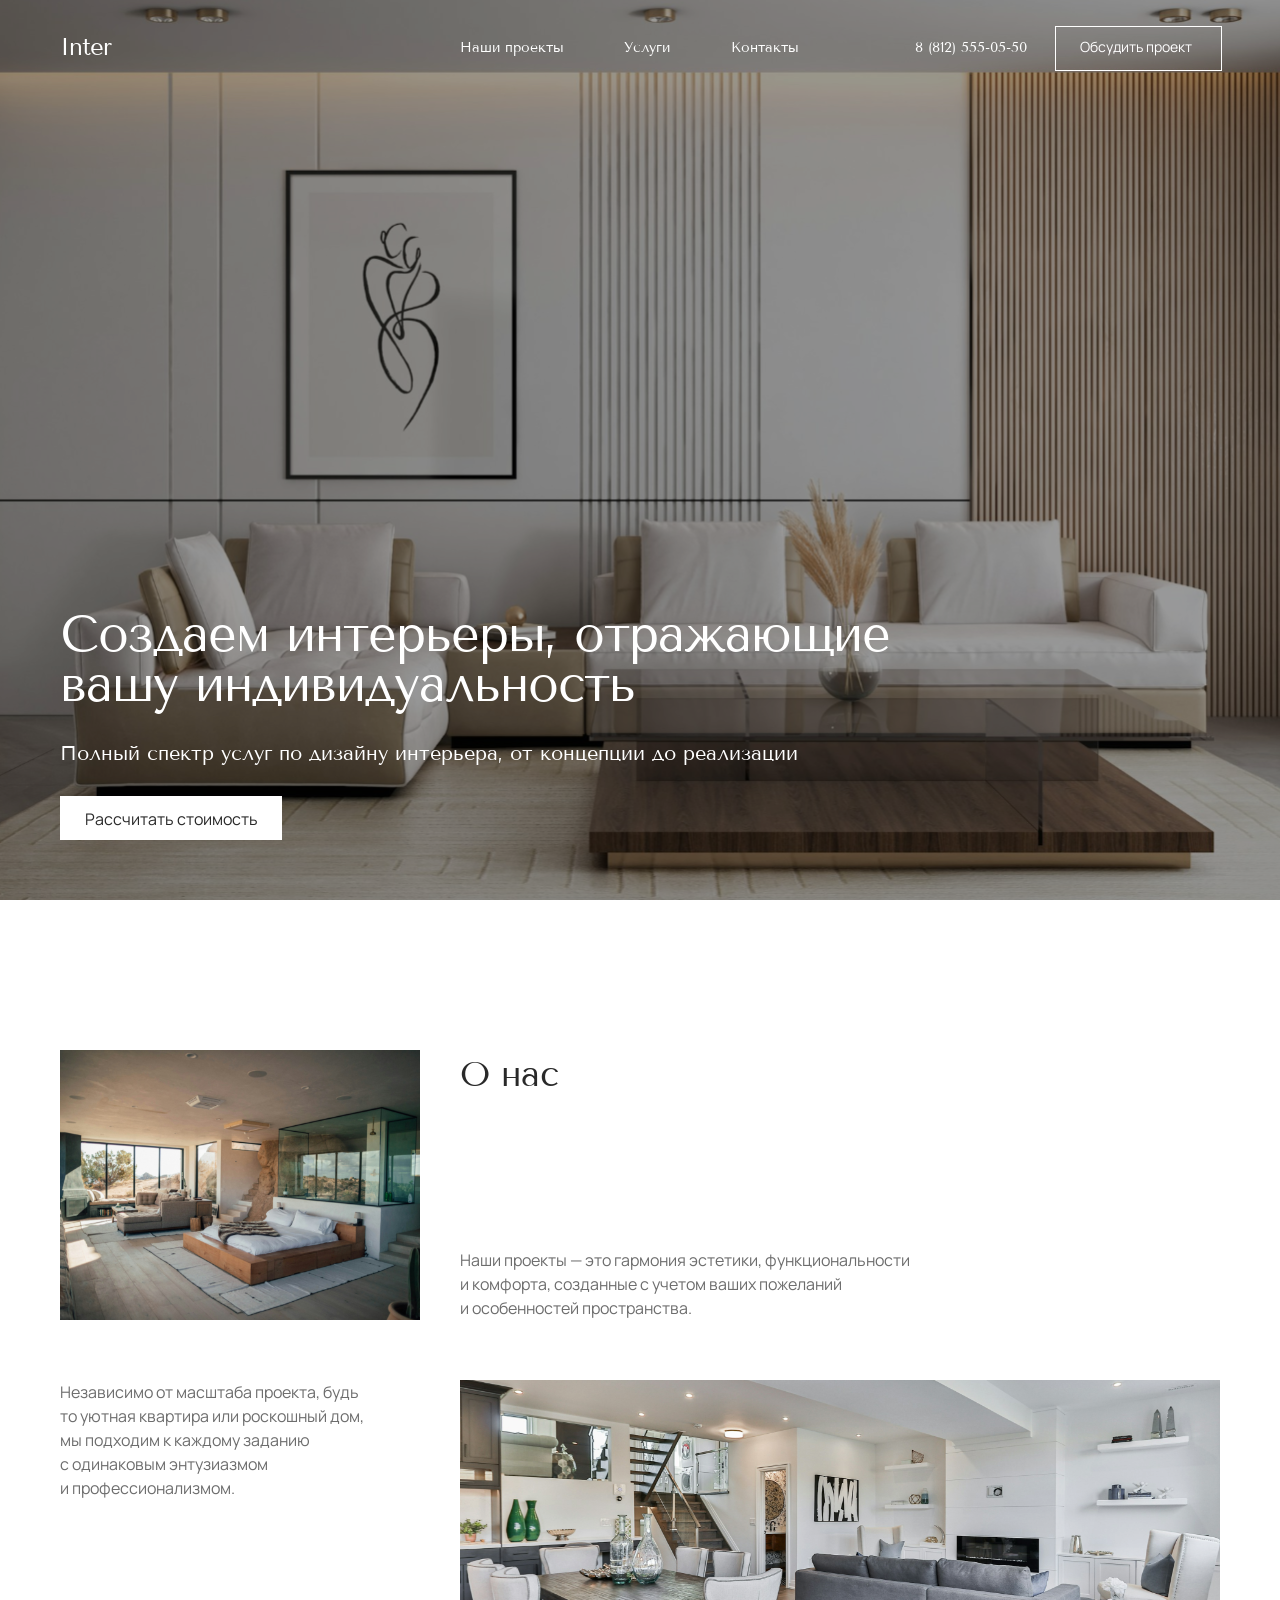
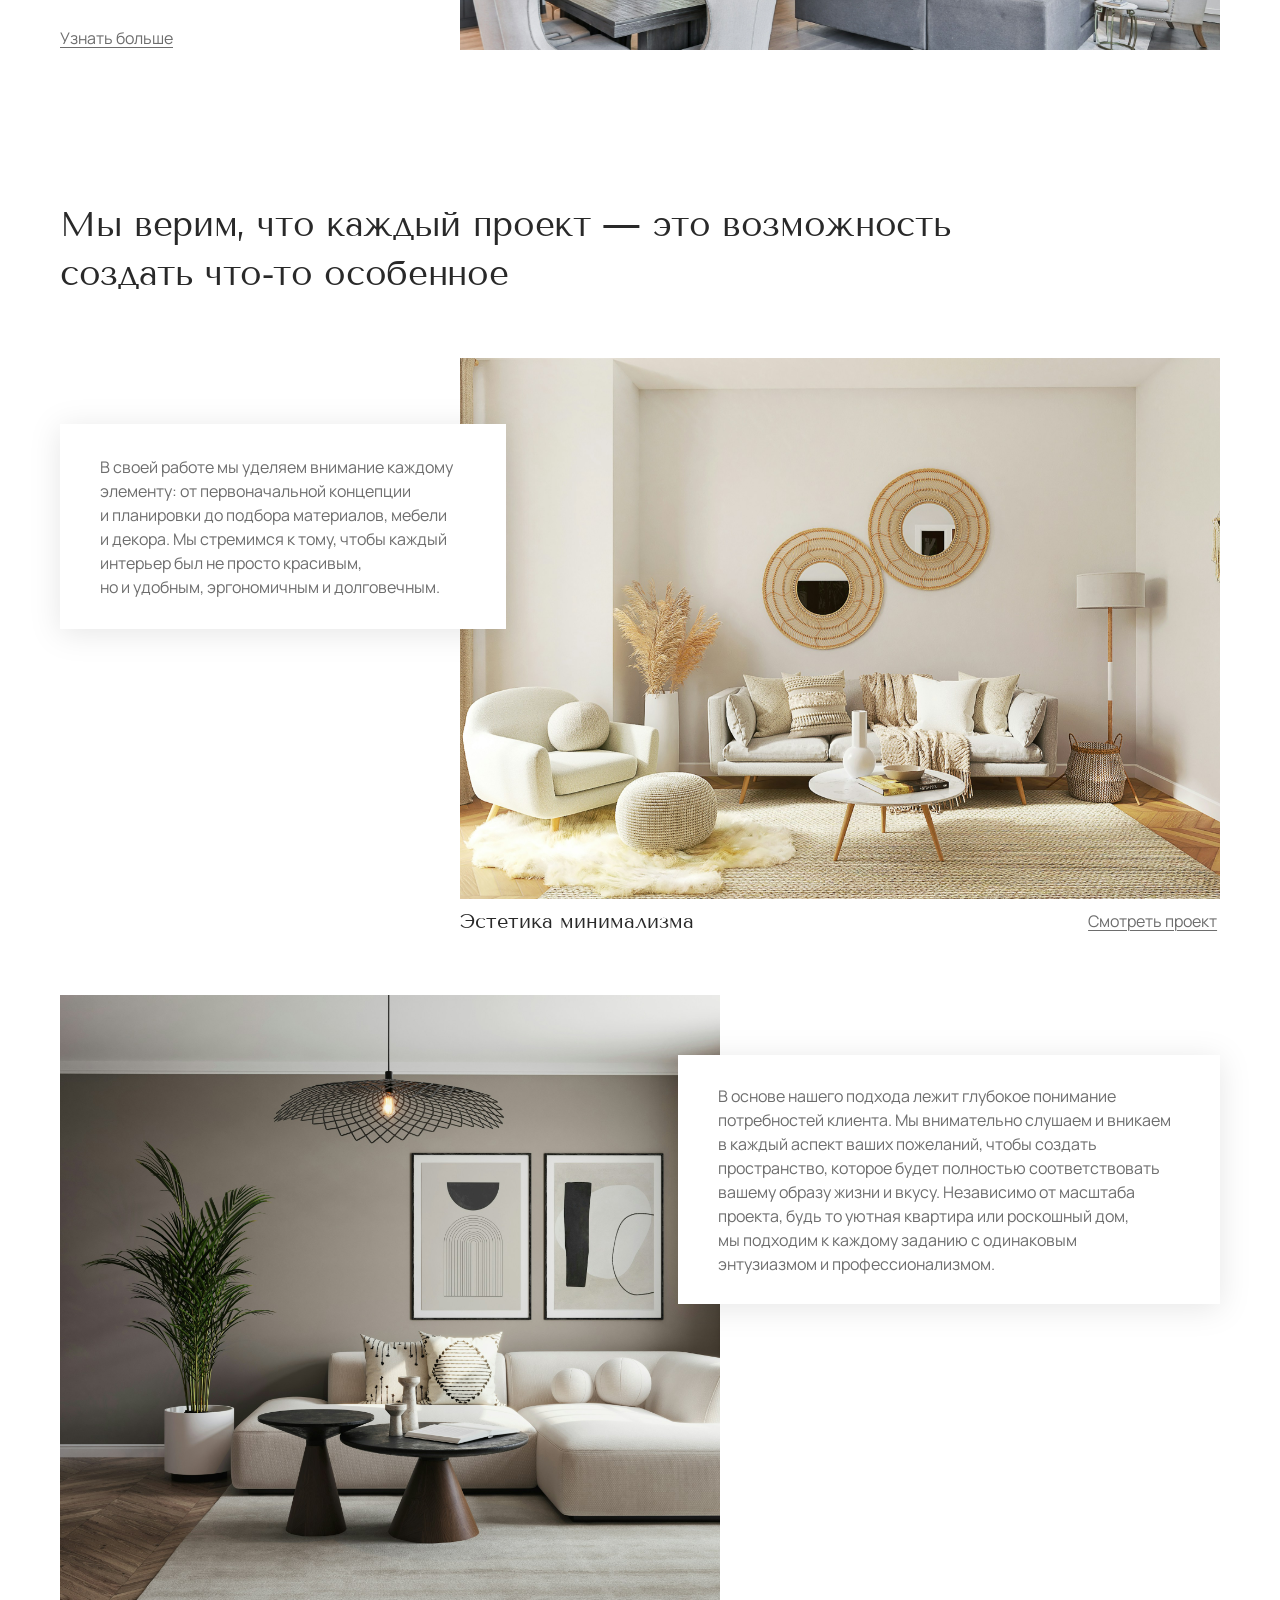
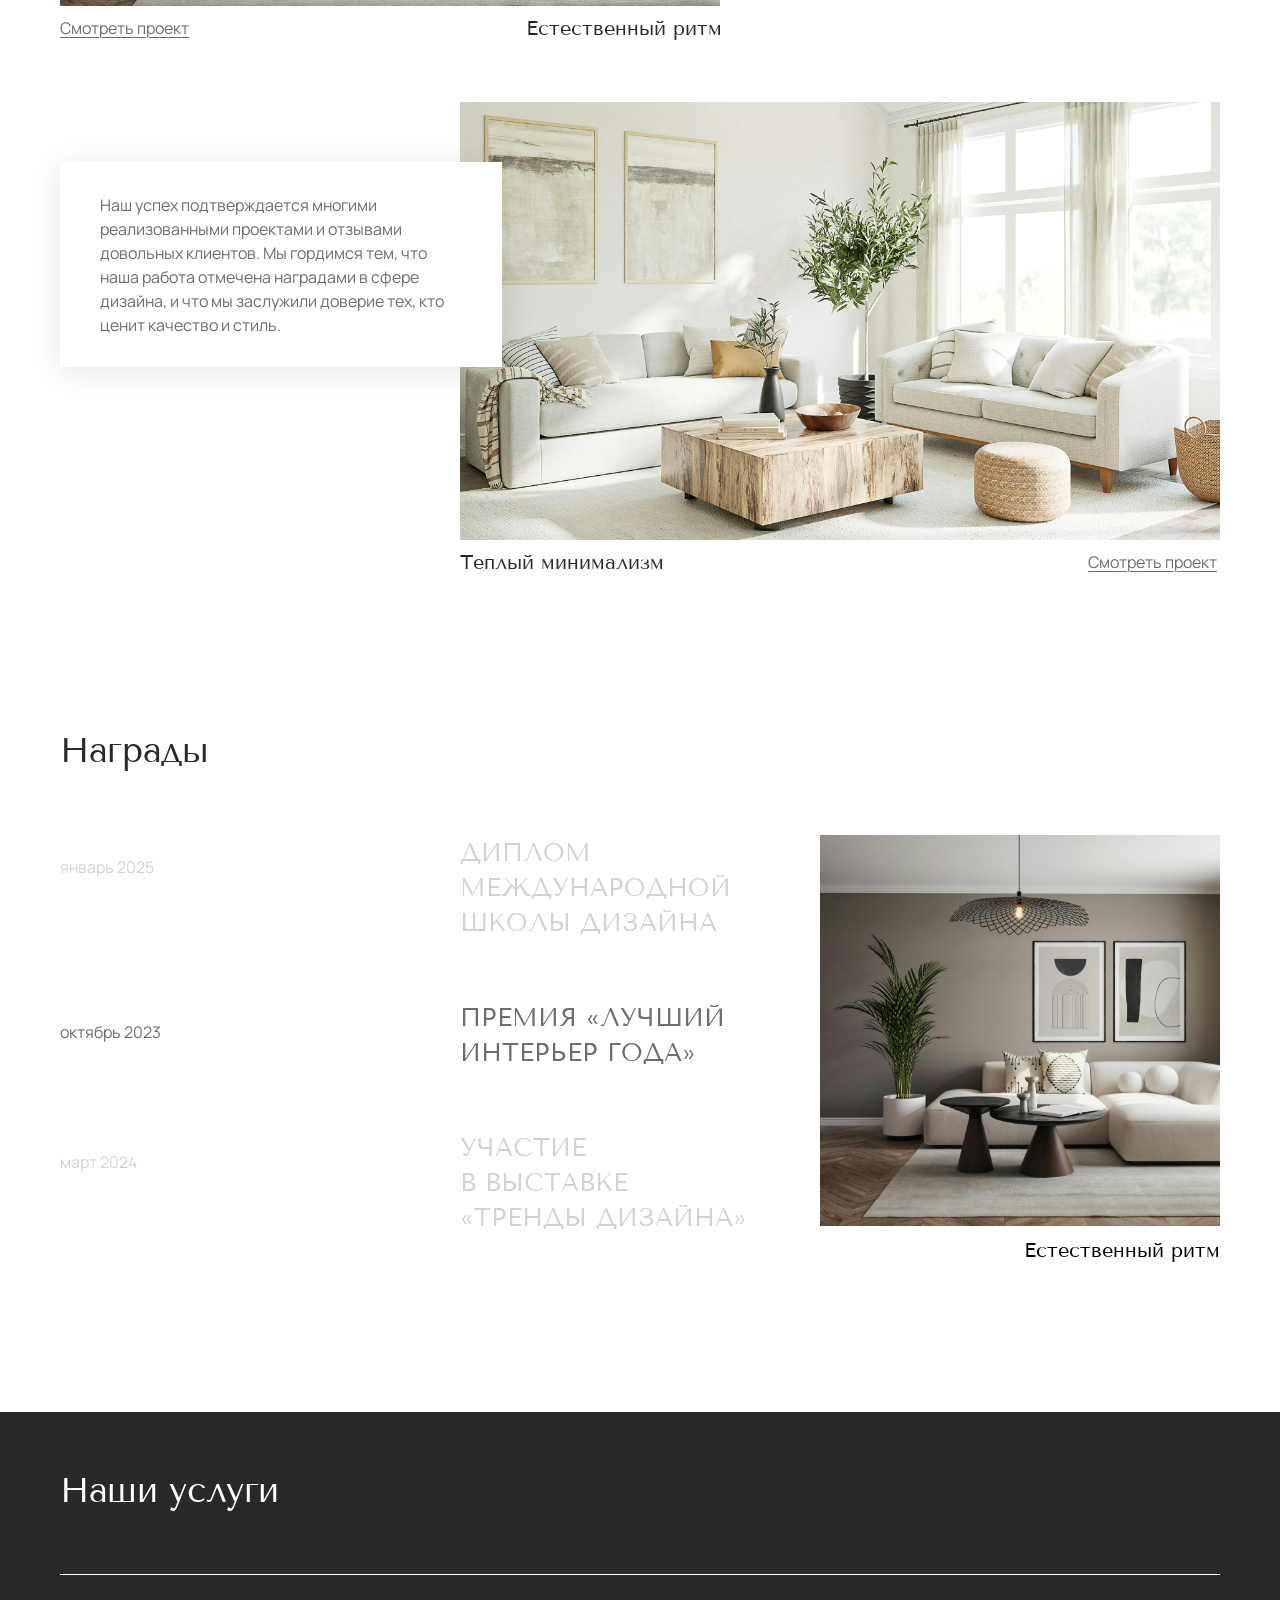
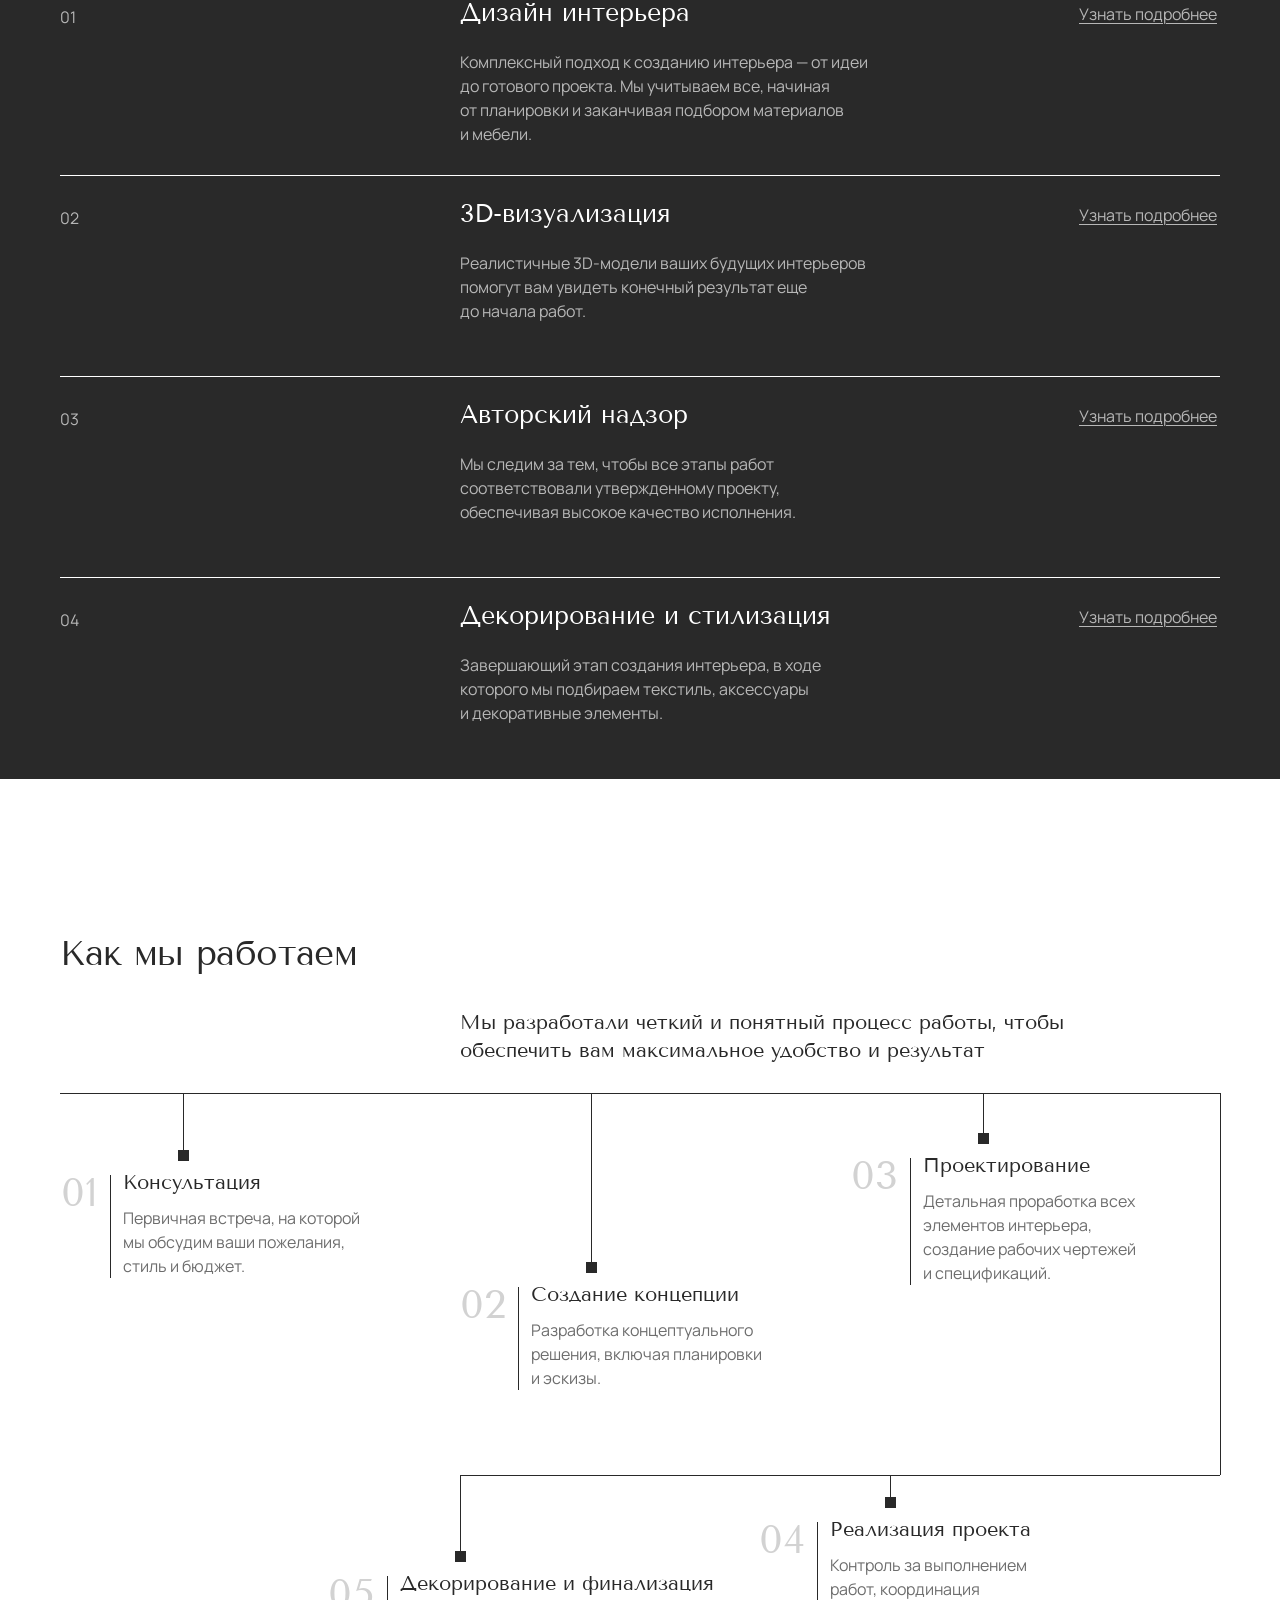
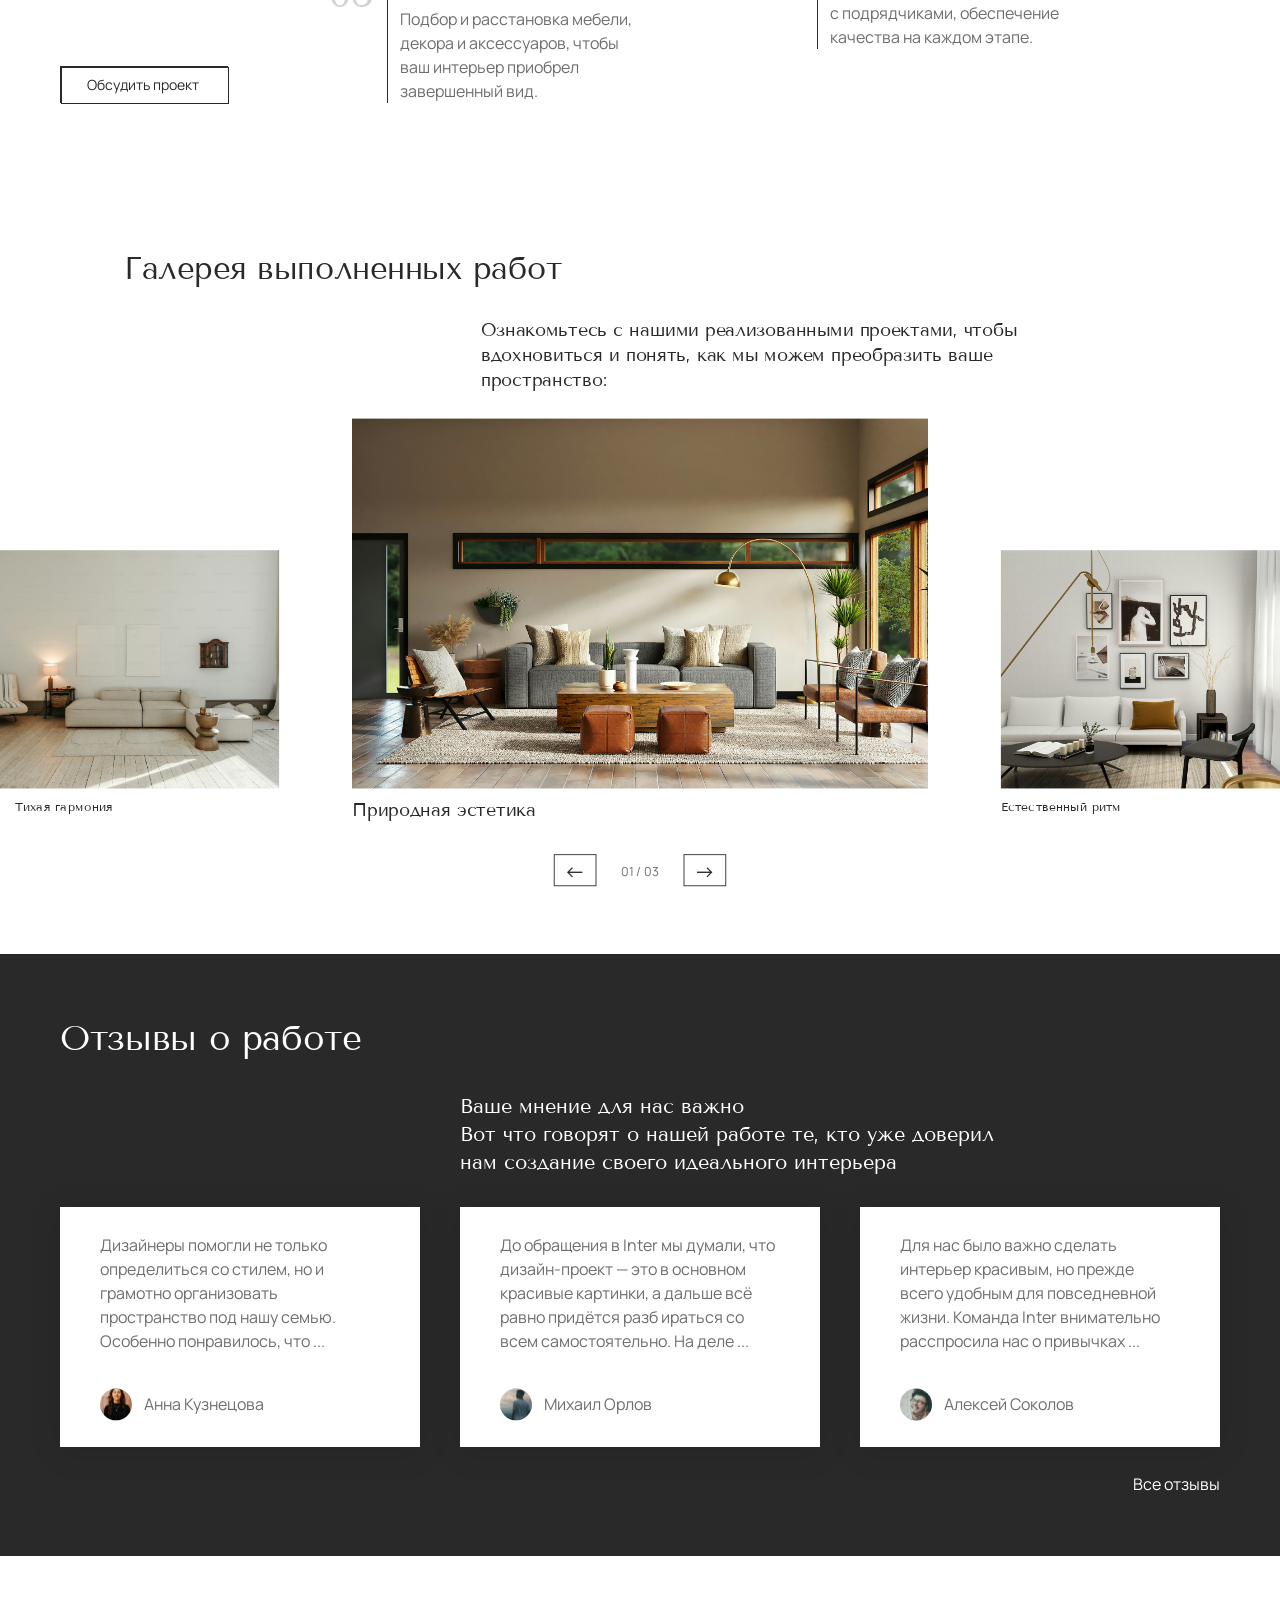
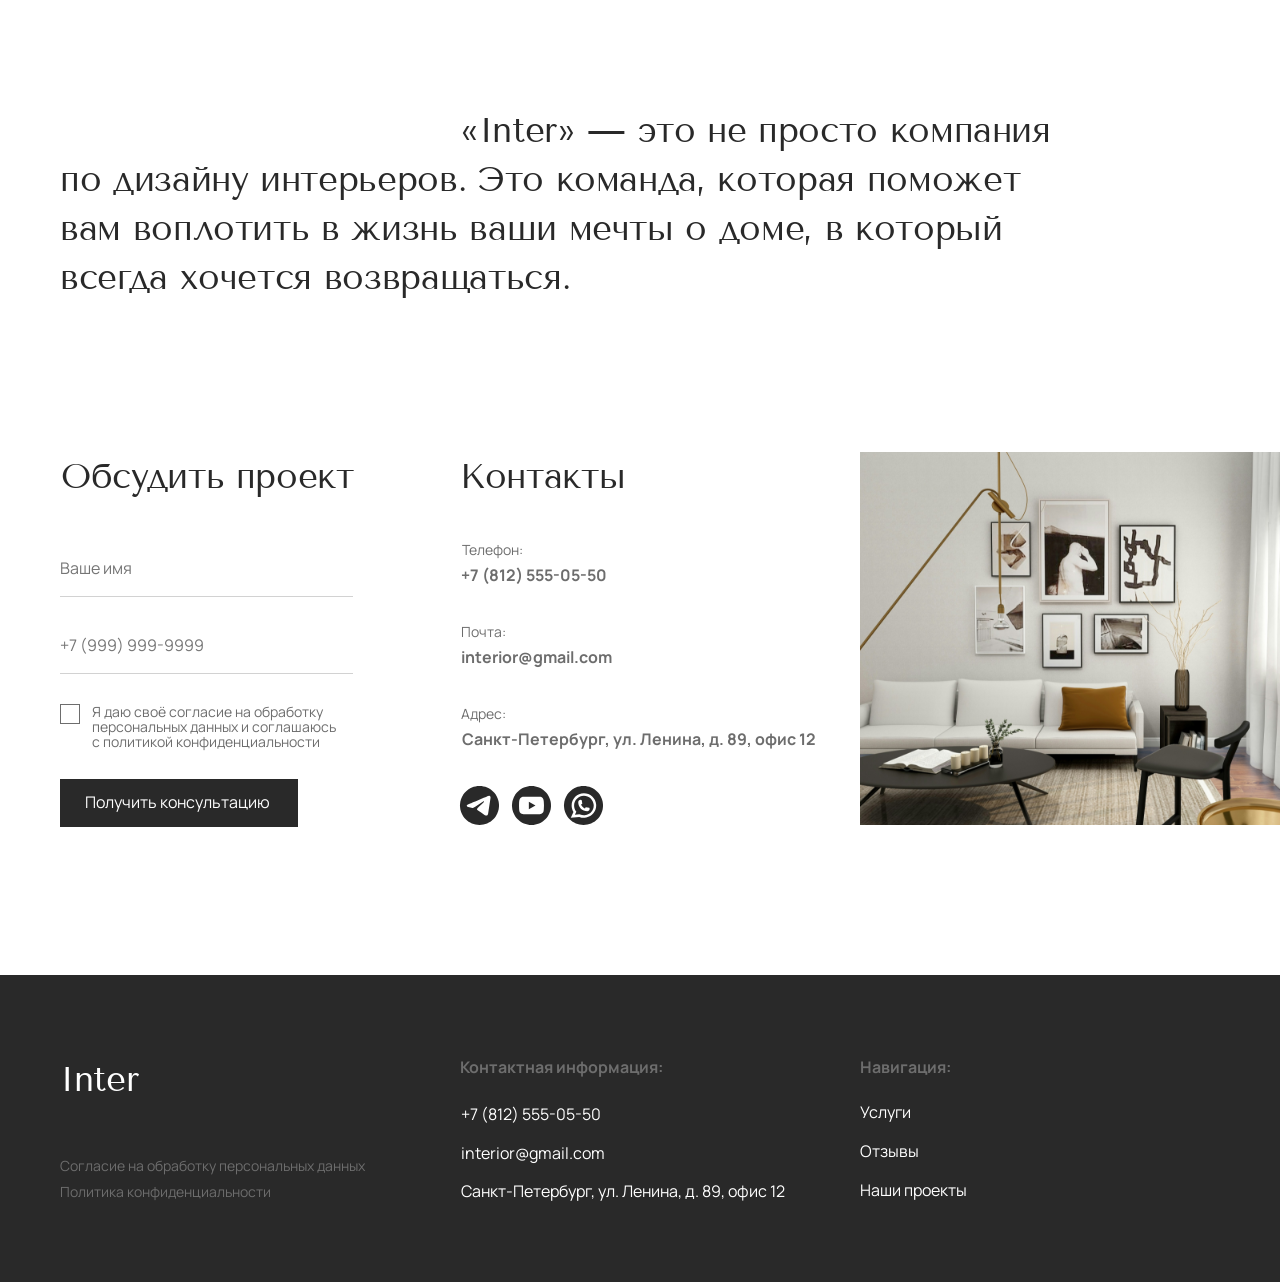
==== index.html @ 4bb30462 "Refresh cached interactive site assets" ====
<!doctype html><html lang="ru"><head><meta charset="utf-8"><meta name="viewport" content="width=device-width,initial-scale=1"><title>Inter — дизайн интерьеров</title><meta name="description" content="Студия дизайна интерьеров Inter. От концепции до реализации."><link rel="stylesheet" href="style.css?v=2"></head><body><main><section id="hero" class="section hero" style="--section-height:750px"><div class="canvas"><object class="hero-photo" data="hero.svg" type="image/svg+xml" aria-hidden="true" tabindex="-1"></object><a class="copy hero-bottom hero-cta" style="left:165px;top:675.128px;font-family:'Manrope';font-size:16px;font-weight:400;color:#292929;letter-spacing:0em;--original-y:675.128px;" href="#contact"><span class="line" style="left:0px;top:0px">Рассчитать стоимость</span></a><h1 class="copy hero-bottom" style="left:140px;top:500.75px;font-family:'Tenor Sans';font-size:50px;font-weight:400;color:white;letter-spacing:-0.02em;--original-y:500.75px;"><span class="line" style="left:0px;top:0px">Создаем интерьеры, отражающие </span><span class="line" style="left:0px;top:50px">вашу индивидуальность</span></h1><p class="copy hero-bottom" style="left:140px;top:609.7px;font-family:'Tenor Sans';font-size:20px;font-weight:400;color:white;letter-spacing:0em;--original-y:609.7px;"><span class="line" style="left:0px;top:0px">Полный спектр услуг по дизайну интерьера, от концепции до реализации</span></p><p class="copy" style="left:140px;top:55.04px;font-family:'Tenor Sans';font-size:24px;font-weight:400;color:white;letter-spacing:-0.04em;"><span class="line" style="left:0px;top:0px">Inter</span></p><a class="copy" style="left:540px;top:51.69px;font-family:'Tenor Sans';font-size:14px;font-weight:400;color:white;letter-spacing:0em;" href="#projects"><span class="line" style="left:0px;top:0px">Наши проекты</span></a><a class="copy" style="left:704px;top:51.69px;font-family:'Tenor Sans';font-size:14px;font-weight:400;color:white;letter-spacing:0em;" href="#services"><span class="line" style="left:0px;top:0px">Услуги</span></a><a class="copy" style="left:811px;top:51.69px;font-family:'Tenor Sans';font-size:14px;font-weight:400;color:white;letter-spacing:0em;" href="#contact"><span class="line" style="left:0px;top:0px">Контакты </span></a><a class="copy" style="left:995px;top:51.69px;font-family:'Tenor Sans';font-size:14px;font-weight:400;color:white;letter-spacing:0em;" href="tel:+78125550550"><span class="line" style="left:0px;top:0px">8 (812) 555-05-50</span></a><a class="copy menu-cta" style="left:1160px;top:52.362px;font-family:'Manrope';font-size:14px;font-weight:400;color:white;letter-spacing:0em;" href="#contact"><span class="line" style="left:0px;top:0px">Обсудить проект</span></a></div></section><section id="about" class="section about" style="--section-height:900px"><div class="canvas"><object class="art" data="background.svg" style="top:-750px" type="image/svg+xml" aria-hidden="true" tabindex="-1"></object><p class="copy" style="left:540px;top:366.13px;font-family:'Manrope';font-size:16px;font-weight:400;color:#6D6D6D;letter-spacing:0em;"><span class="line" style="left:0px;top:0px">Наши проекты — это гармония эстетики, функциональности </span><span class="line" style="left:0px;top:24px">и комфорта, созданные с учетом ваших пожеланий </span><span class="line" style="left:0px;top:48px">и особенностей пространства.</span></p><h2 class="copy" style="left:540px;top:186.225px;font-family:'Tenor Sans';font-size:35px;font-weight:400;color:#292929;letter-spacing:-0.01em;"><span class="line" style="left:0px;top:0px">О нас</span></h2><p class="copy" style="left:140px;top:498.13px;font-family:'Manrope';font-size:16px;font-weight:400;color:#6D6D6D;letter-spacing:0em;"><span class="line" style="left:0px;top:0px">Независимо от масштаба проекта, будь </span><span class="line" style="left:0px;top:24px">то уютная квартира или роскошный дом, </span><span class="line" style="left:0px;top:48px">мы подходим к каждому заданию </span><span class="line" style="left:0px;top:72px">с одинаковым энтузиазмом </span><span class="line" style="left:0px;top:96px">и профессионализмом.</span></p><p class="copy underline" style="left:140px;top:744.13px;font-family:'Manrope';font-size:16px;font-weight:400;color:#6D6D6D;letter-spacing:0em;"><span class="line" style="left:0px;top:0px">Узнать больше</span></p></div></section><section id="projects" class="section projects" style="--section-height:2100px"><div class="canvas"><object class="art" data="background.svg" style="top:-1650px" type="image/svg+xml" aria-hidden="true" tabindex="-1"></object><h2 class="copy" style="left:140px;top:36.22px;font-family:'Tenor Sans';font-size:35px;font-weight:400;color:#292929;letter-spacing:-0.01em;"><span class="line" style="left:0px;top:0px">Мы верим, что каждый проект — это возможность </span><span class="line" style="left:0px;top:49px">создать что‑то особенное</span></h2><p class="copy" style="left:605.82px;top:1434.7px;font-family:'Tenor Sans';font-size:20px;font-weight:400;color:#292929;letter-spacing:0em;"><span class="line" style="left:0px;top:0px">Естественный ритм</span></p><p class="copy underline" style="left:140px;top:1434.13px;font-family:'Manrope';font-size:16px;font-weight:400;color:#6D6D6D;letter-spacing:0em;"><span class="line" style="left:0px;top:0px">Смотреть проект</span></p><p class="copy" style="left:798px;top:901.63px;font-family:'Manrope';font-size:16px;font-weight:400;color:#6D6D6D;letter-spacing:0em;"><span class="line" style="left:0px;top:0px">В основе нашего подхода лежит глубокое понимание </span><span class="line" style="left:0px;top:24px">потребностей клиента. Мы внимательно слушаем и вникаем </span><span class="line" style="left:0px;top:48px">в каждый аспект ваших пожеланий, чтобы создать </span><span class="line" style="left:0px;top:72px">пространство, которое будет полностью соответствовать </span><span class="line" style="left:0px;top:96px">вашему образу жизни и вкусу. Независимо от масштаба </span><span class="line" style="left:0px;top:120px">проекта, будь то уютная квартира или роскошный дом, </span><span class="line" style="left:0px;top:144px">мы подходим к каждому заданию с одинаковым </span><span class="line" style="left:0px;top:168px">энтузиазмом и профессионализмом.</span></p><p class="copy" style="left:540px;top:1968.7px;font-family:'Tenor Sans';font-size:20px;font-weight:400;color:#292929;letter-spacing:0em;"><span class="line" style="left:0px;top:0px">Теплый минимализм</span></p><p class="copy underline" style="left:1168.08px;top:1968.13px;font-family:'Manrope';font-size:16px;font-weight:400;color:#6D6D6D;letter-spacing:0em;"><span class="line" style="left:0px;top:0px">Смотреть проект</span></p><p class="copy" style="left:180px;top:1610.63px;font-family:'Manrope';font-size:16px;font-weight:400;color:#6D6D6D;letter-spacing:0em;"><span class="line" style="left:0px;top:0px">Наш успех подтверждается многими </span><span class="line" style="left:0px;top:24px">реализованными проектами и отзывами </span><span class="line" style="left:0px;top:48px">довольных клиентов. Мы гордимся тем, что </span><span class="line" style="left:0px;top:72px">наша работа отмечена наградами в сфере </span><span class="line" style="left:0px;top:96px">дизайна, и что мы заслужили доверие тех, кто </span><span class="line" style="left:0px;top:120px">ценит качество и стиль.</span></p><p class="copy underline" style="left:1168.08px;top:727.13px;font-family:'Manrope';font-size:16px;font-weight:400;color:#6D6D6D;letter-spacing:0em;"><span class="line" style="left:0px;top:0px">Смотреть проект</span></p><p class="copy" style="left:540px;top:727.7px;font-family:'Tenor Sans';font-size:20px;font-weight:400;color:#292929;letter-spacing:0em;"><span class="line" style="left:0px;top:0px">Эстетика минимализма</span></p><p class="copy" style="left:180px;top:272.63px;font-family:'Manrope';font-size:16px;font-weight:400;color:#6D6D6D;letter-spacing:0em;"><span class="line" style="left:0px;top:0px">В своей работе мы уделяем внимание каждому </span><span class="line" style="left:0px;top:24px">элементу: от первоначальной концепции </span><span class="line" style="left:0px;top:48px">и планировки до подбора материалов, мебели </span><span class="line" style="left:0px;top:72px">и декора. Мы стремимся к тому, чтобы каждый </span><span class="line" style="left:0px;top:96px">интерьер был не просто красивым, </span><span class="line" style="left:0px;top:120px">но и удобным, эргономичным и долговечным.</span></p></div></section><section id="awards" class="section awards" style="--section-height:712px"><div class="canvas"><object class="art" data="background.svg" style="top:-3750px" type="image/svg+xml" aria-hidden="true" tabindex="-1"></object><h2 class="copy" style="left:140px;top:62.22px;font-family:'Tenor Sans';font-size:35px;font-weight:400;color:#292929;letter-spacing:-0.01em;"><span class="line" style="left:0px;top:0px">Награды</span></h2><p class="copy" style="left:540px;top:160.88px;font-family:'Tenor Sans';font-size:25px;font-weight:400;color:#D2D2D2;letter-spacing:0em;"><span class="line" style="left:0px;top:0px">ДИПЛОМ </span><span class="line" style="left:0px;top:35px">МЕЖДУНАРОДНОЙ </span><span class="line" style="left:0px;top:70px">ШКОЛЫ ДИЗАЙНА</span></p><p class="copy" style="left:540px;top:325.88px;font-family:'Tenor Sans';font-size:25px;font-weight:400;color:#6D6D6D;letter-spacing:0em;"><span class="line" style="left:0px;top:0px">ПРЕМИЯ «ЛУЧШИЙ </span><span class="line" style="left:0px;top:35px">ИНТЕРЬЕР ГОДА»</span></p><p class="copy" style="left:540px;top:455.88px;font-family:'Tenor Sans';font-size:25px;font-weight:400;color:#D2D2D2;letter-spacing:0em;"><span class="line" style="left:0px;top:0px">УЧАСТИЕ </span><span class="line" style="left:0px;top:35px">В ВЫСТАВКЕ </span><span class="line" style="left:0px;top:70px">«ТРЕНДЫ ДИЗАЙНА»</span></p><p class="copy" style="left:140px;top:173.13px;font-family:'Manrope';font-size:16px;font-weight:400;color:#D2D2D2;letter-spacing:0em;"><span class="line" style="left:0px;top:0px">январь 2025  </span></p><p class="copy" style="left:140px;top:338.13px;font-family:'Manrope';font-size:16px;font-weight:400;color:#6D6D6D;letter-spacing:0em;"><span class="line" style="left:0px;top:0px">октябрь 2023  </span></p><p class="copy" style="left:140px;top:468.13px;font-family:'Manrope';font-size:16px;font-weight:400;color:#D2D2D2;letter-spacing:0em;"><span class="line" style="left:0px;top:0px">март 2024  </span></p><p class="copy" style="left:1105.82px;top:554.7px;font-family:'Tenor Sans';font-size:20px;font-weight:400;color:#292929;letter-spacing:0em;"><span class="line" style="left:0px;top:0px">Естественный ритм</span></p></div></section><section id="services" class="section services" style="--section-height:967px"><div class="canvas"><object class="art" data="background.svg" style="top:-4462px" type="image/svg+xml" aria-hidden="true" tabindex="-1"></object><h2 class="copy" style="left:140px;top:90.22px;font-family:'Tenor Sans';font-size:35px;font-weight:400;color:white;letter-spacing:-0.01em;"><span class="line" style="left:0px;top:0px">Наши услуги</span></h2><p class="copy" style="left:540px;top:859.13px;font-family:'Manrope';font-size:16px;font-weight:400;color:#B7B7B7;letter-spacing:0em;"><span class="line" style="left:0px;top:0px">Завершающий этап создания интерьера, в ходе </span><span class="line" style="left:0px;top:24px">которого мы подбираем текстиль, аксессуары </span><span class="line" style="left:0px;top:48px">и декоративные элементы.</span></p><p class="copy" style="left:540px;top:811.88px;font-family:'Tenor Sans';font-size:25px;font-weight:400;color:white;letter-spacing:0em;"><span class="line" style="left:0px;top:0px">Декорирование и стилизация</span></p><p class="copy underline" style="left:1159px;top:811.13px;font-family:'Manrope';font-size:16px;font-weight:400;color:#B7B7B7;letter-spacing:0em;"><span class="line" style="left:0px;top:0px">Узнать подробнее</span></p><p class="copy" style="left:140px;top:814.13px;font-family:'Manrope';font-size:16px;font-weight:400;color:#B7B7B7;letter-spacing:0em;"><span class="line" style="left:0px;top:0px">04</span></p><p class="copy" style="left:140px;top:613.13px;font-family:'Manrope';font-size:16px;font-weight:400;color:#B7B7B7;letter-spacing:0em;"><span class="line" style="left:0px;top:0px">03</span></p><p class="copy" style="left:540px;top:658.13px;font-family:'Manrope';font-size:16px;font-weight:400;color:#B7B7B7;letter-spacing:0em;"><span class="line" style="left:0px;top:0px">Мы следим за тем, чтобы все этапы работ </span><span class="line" style="left:0px;top:24px">соответствовали утвержденному проекту, </span><span class="line" style="left:0px;top:48px">обеспечивая высокое качество исполнения.</span></p><p class="copy" style="left:540px;top:610.88px;font-family:'Tenor Sans';font-size:25px;font-weight:400;color:white;letter-spacing:0em;"><span class="line" style="left:0px;top:0px">Авторский надзор</span></p><p class="copy underline" style="left:1159px;top:610.13px;font-family:'Manrope';font-size:16px;font-weight:400;color:#B7B7B7;letter-spacing:0em;"><span class="line" style="left:0px;top:0px">Узнать подробнее</span></p><p class="copy" style="left:140px;top:412.13px;font-family:'Manrope';font-size:16px;font-weight:400;color:#B7B7B7;letter-spacing:0em;"><span class="line" style="left:0px;top:0px">02</span></p><p class="copy" style="left:540px;top:457.13px;font-family:'Manrope';font-size:16px;font-weight:400;color:#B7B7B7;letter-spacing:0em;"><span class="line" style="left:0px;top:0px">Реалистичные 3D-модели ваших будущих интерьеров </span><span class="line" style="left:0px;top:24px">помогут вам увидеть конечный результат еще </span><span class="line" style="left:0px;top:48px">до начала работ.</span></p><p class="copy" style="left:540px;top:409.88px;font-family:'Tenor Sans';font-size:25px;font-weight:400;color:white;letter-spacing:0em;"><span class="line" style="left:0px;top:0px">3D-визуализация</span></p><p class="copy underline" style="left:1159px;top:409.13px;font-family:'Manrope';font-size:16px;font-weight:400;color:#B7B7B7;letter-spacing:0em;"><span class="line" style="left:0px;top:0px">Узнать подробнее</span></p><p class="copy" style="left:540px;top:208.88px;font-family:'Tenor Sans';font-size:25px;font-weight:400;color:white;letter-spacing:0em;"><span class="line" style="left:0px;top:0px">Дизайн интерьера</span></p><p class="copy" style="left:140px;top:211.13px;font-family:'Manrope';font-size:16px;font-weight:400;color:#B7B7B7;letter-spacing:0em;"><span class="line" style="left:0px;top:0px">01</span></p><p class="copy" style="left:540px;top:256.13px;font-family:'Manrope';font-size:16px;font-weight:400;color:#B7B7B7;letter-spacing:0em;"><span class="line" style="left:0px;top:0px">Комплексный подход к созданию интерьера — от идеи </span><span class="line" style="left:0px;top:24px">до готового проекта. Мы учитываем все, начиная </span><span class="line" style="left:0px;top:48px">от планировки и заканчивая подбором материалов </span><span class="line" style="left:0px;top:72px">и мебели. </span></p><p class="copy underline" style="left:1159px;top:208.13px;font-family:'Manrope';font-size:16px;font-weight:400;color:#B7B7B7;letter-spacing:0em;"><span class="line" style="left:0px;top:0px">Узнать подробнее</span></p></div></section><section id="process" class="section process" style="--section-height:1021px"><div class="canvas"><object class="art" data="background.svg" style="top:-5429px" type="image/svg+xml" aria-hidden="true" tabindex="-1"></object><h2 class="copy" style="left:140px;top:186.22px;font-family:'Tenor Sans';font-size:35px;font-weight:400;color:#292929;letter-spacing:-0.01em;"><span class="line" style="left:0px;top:0px">Как мы работаем</span></h2><p class="copy" style="left:540px;top:249.7px;font-family:'Tenor Sans';font-size:20px;font-weight:400;color:#292929;letter-spacing:0em;"><span class="line" style="left:0px;top:0px">Мы разработали четкий и понятный процесс работы, чтобы </span><span class="line" style="left:0px;top:28px">обеспечить вам максимальное удобство и результат</span></p><p class="copy" style="left:203px;top:445.13px;font-family:'Manrope';font-size:16px;font-weight:400;color:#6D6D6D;letter-spacing:0em;"><span class="line" style="left:0px;top:0px">Первичная встреча, на которой </span><span class="line" style="left:0px;top:24px">мы обсудим ваши пожелания, </span><span class="line" style="left:0px;top:48px">стиль и бюджет.</span></p><p class="copy" style="left:203px;top:409.7px;font-family:'Tenor Sans';font-size:20px;font-weight:400;color:#292929;letter-spacing:0em;"><span class="line" style="left:0px;top:0px">Консультация</span></p><p class="copy" style="left:141px;top:427.4px;font-family:'Tenor Sans';font-size:40px;font-weight:400;color:#D2D2D2;letter-spacing:0em;"><span class="line" style="left:0px;top:0px">01</span></p><p class="copy" style="left:611px;top:557.13px;font-family:'Manrope';font-size:16px;font-weight:400;color:#6D6D6D;letter-spacing:0em;"><span class="line" style="left:0px;top:0px">Разработка концептуального </span><span class="line" style="left:0px;top:24px">решения, включая планировки </span><span class="line" style="left:0px;top:48px">и эскизы.</span></p><p class="copy" style="left:611px;top:521.7px;font-family:'Tenor Sans';font-size:20px;font-weight:400;color:#292929;letter-spacing:0em;"><span class="line" style="left:0px;top:0px">Создание концепции</span></p><p class="copy" style="left:540px;top:539.4px;font-family:'Tenor Sans';font-size:40px;font-weight:400;color:#D2D2D2;letter-spacing:0em;"><span class="line" style="left:0px;top:0px">02</span></p><p class="copy" style="left:1003px;top:428.13px;font-family:'Manrope';font-size:16px;font-weight:400;color:#6D6D6D;letter-spacing:0em;"><span class="line" style="left:0px;top:0px">Детальная проработка всех </span><span class="line" style="left:0px;top:24px">элементов интерьера, </span><span class="line" style="left:0px;top:48px">создание рабочих чертежей </span><span class="line" style="left:0px;top:72px">и спецификаций.</span></p><p class="copy" style="left:1003px;top:392.7px;font-family:'Tenor Sans';font-size:20px;font-weight:400;color:#292929;letter-spacing:0em;"><span class="line" style="left:0px;top:0px">Проектирование</span></p><p class="copy" style="left:931px;top:410.4px;font-family:'Tenor Sans';font-size:40px;font-weight:400;color:#D2D2D2;letter-spacing:0em;"><span class="line" style="left:0px;top:0px">03</span></p><p class="copy" style="left:910px;top:792.13px;font-family:'Manrope';font-size:16px;font-weight:400;color:#6D6D6D;letter-spacing:0em;"><span class="line" style="left:0px;top:0px">Контроль за выполнением </span><span class="line" style="left:0px;top:24px">работ, координация </span><span class="line" style="left:0px;top:48px">с подрядчиками, обеспечение </span><span class="line" style="left:0px;top:72px">качества на каждом этапе.</span></p><p class="copy" style="left:910px;top:756.7px;font-family:'Tenor Sans';font-size:20px;font-weight:400;color:#292929;letter-spacing:0em;"><span class="line" style="left:0px;top:0px">Реализация проекта</span></p><p class="copy" style="left:839px;top:774.4px;font-family:'Tenor Sans';font-size:40px;font-weight:400;color:#D2D2D2;letter-spacing:0em;"><span class="line" style="left:0px;top:0px">04</span></p><p class="copy" style="left:480px;top:846.13px;font-family:'Manrope';font-size:16px;font-weight:400;color:#6D6D6D;letter-spacing:0em;"><span class="line" style="left:0px;top:0px">Подбор и расстановка мебели, </span><span class="line" style="left:0px;top:24px">декора и аксессуаров, чтобы </span><span class="line" style="left:0px;top:48px">ваш интерьер приобрел </span><span class="line" style="left:0px;top:72px">завершенный вид.</span></p><p class="copy" style="left:480px;top:810.7px;font-family:'Tenor Sans';font-size:20px;font-weight:400;color:#292929;letter-spacing:0em;"><span class="line" style="left:0px;top:0px">Декорирование и финализация</span></p><p class="copy" style="left:408px;top:828.4px;font-family:'Tenor Sans';font-size:40px;font-weight:400;color:#D2D2D2;letter-spacing:0em;"><span class="line" style="left:0px;top:0px">05</span></p><a class="copy" style="left:167px;top:910.86px;font-family:'Manrope';font-size:14px;font-weight:400;color:#292929;letter-spacing:0em;" href="#contact"><span class="line" style="left:0px;top:0px">Обсудить проект</span></a></div></section><section id="gallery" class="section gallery" style="--section-height:848px"><div class="canvas"><object class="art" data="background.svg" style="top:-6450px" type="image/svg+xml" aria-hidden="true" tabindex="-1"></object><h2 class="copy" style="left:140px;top:89.22px;font-family:'Tenor Sans';font-size:35px;font-weight:400;color:#292929;letter-spacing:-0.01em;"><span class="line" style="left:0px;top:0px">Галерея выполненных работ</span></h2><p class="copy" style="left:541px;top:152.7px;font-family:'Tenor Sans';font-size:20px;font-weight:400;color:#292929;letter-spacing:0em;"><span class="line" style="left:0px;top:0px">Ознакомьтесь с нашими реализованными проектами, чтобы </span><span class="line" style="left:0px;top:28px">вдохновиться и понять, как мы можем преобразить ваше </span><span class="line" style="left:0px;top:56px">пространство:</span></p><p class="copy" style="left:396px;top:690.7px;font-family:'Tenor Sans';font-size:20px;font-weight:400;color:#292929;letter-spacing:0em;"><span class="line" style="left:0px;top:0px">Природная эстетика</span></p><p class="copy" style="left:1126px;top:681.69px;font-family:'Tenor Sans';font-size:14px;font-weight:400;color:#292929;letter-spacing:0em;"><span class="line" style="left:0px;top:0px">Естественный ритм</span></p><p class="copy" style="left:992px;top:690.13px;font-family:'Manrope';font-size:16px;font-weight:400;color:#6D6D6D;letter-spacing:0em;"><span class="line" style="left:0px;top:0px">226 м</span></p><p class="copy" style="left:1034.44px;top:690.13px;font-family:'Manrope';font-size:16px;font-weight:400;color:#6D6D6D;letter-spacing:0em;"><span class="line" style="left:0px;top:0px">²</span></p><p class="copy" style="left:298.195px;top:682.6px;font-family:'Manrope';font-size:12px;font-weight:400;color:#6D6D6D;letter-spacing:0em;"><span class="line" style="left:0px;top:0px">²</span></p><p class="copy" style="left:269.719px;top:682.6px;font-family:'Manrope';font-size:12px;font-weight:400;color:#6D6D6D;letter-spacing:0em;"><span class="line" style="left:0px;top:0px">147 м</span></p></div></section><section id="reviews" class="section reviews" style="--section-height:602px"><div class="canvas"><object class="art" data="background.svg" style="top:-7298px" type="image/svg+xml" aria-hidden="true" tabindex="-1"></object><h2 class="copy" style="left:140px;top:96.22px;font-family:'Tenor Sans';font-size:35px;font-weight:400;color:white;letter-spacing:-0.01em;"><span class="line" style="left:0px;top:0px">Отзывы о работе</span></h2><p class="copy" style="left:540px;top:159.7px;font-family:'Tenor Sans';font-size:20px;font-weight:400;color:white;letter-spacing:0em;"><span class="line" style="left:0px;top:0px">Ваше мнение для нас важно </span><span class="line" style="left:0px;top:28px">Вот что говорят о нашей работе те, кто уже доверил </span><span class="line" style="left:0px;top:56px">нам создание своего идеального интерьера</span></p><p class="copy" style="left:180px;top:297.63px;font-family:'Manrope';font-size:16px;font-weight:400;color:#6D6D6D;letter-spacing:0em;"><span class="line" style="left:0px;top:0px">Дизайнеры помогли не только </span><span class="line" style="left:0px;top:24px">определиться со стилем, но и </span><span class="line" style="left:0px;top:48px">грамотно организовать </span><span class="line" style="left:0px;top:72px">пространство под нашу семью. </span><span class="line" style="left:0px;top:96px">Особенно понравилось, что ...</span></p><p class="copy" style="left:224px;top:456.63px;font-family:'Manrope';font-size:16px;font-weight:400;color:#6D6D6D;letter-spacing:0em;"><span class="line" style="left:0px;top:0px">Анна Кузнецова</span></p><p class="copy" style="left:580px;top:297.63px;font-family:'Manrope';font-size:16px;font-weight:400;color:#6D6D6D;letter-spacing:0em;"><span class="line" style="left:0px;top:0px">До обращения в Inter мы думали, что </span><span class="line" style="left:0px;top:24px">дизайн-проект — это в основном </span><span class="line" style="left:0px;top:48px">красивые картинки, а дальше всё </span><span class="line" style="left:0px;top:72px">равно придётся разб ираться со </span><span class="line" style="left:0px;top:96px">всем самостоятельно. На деле ...</span></p><p class="copy" style="left:624px;top:456.63px;font-family:'Manrope';font-size:16px;font-weight:400;color:#6D6D6D;letter-spacing:0em;"><span class="line" style="left:0px;top:0px">Михаил Орлов</span></p><p class="copy" style="left:980px;top:297.63px;font-family:'Manrope';font-size:16px;font-weight:400;color:#6D6D6D;letter-spacing:0em;"><span class="line" style="left:0px;top:0px">Для нас было важно сделать </span><span class="line" style="left:0px;top:24px">интерьер красивым, но прежде </span><span class="line" style="left:0px;top:48px">всего удобным для повседневной </span><span class="line" style="left:0px;top:72px">жизни. Команда Inter внимательно </span><span class="line" style="left:0px;top:96px">расспросила нас о привычках ...</span></p><p class="copy" style="left:1024px;top:456.63px;font-family:'Manrope';font-size:16px;font-weight:400;color:#6D6D6D;letter-spacing:0em;"><span class="line" style="left:0px;top:0px">Алексей Соколов</span></p><p class="copy" style="left:1213.07px;top:536.13px;font-family:'Manrope';font-size:16px;font-weight:400;color:white;letter-spacing:0em;"><span class="line" style="left:0px;top:0px">Все отзывы</span></p></div></section><section id="contact" class="section contact" style="--section-height:1019px"><div class="canvas"><object class="art" data="background.svg" style="top:-7900px" type="image/svg+xml" aria-hidden="true" tabindex="-1"></object><a class="copy" style="left:541px;top:625.13px;font-family:'Manrope';font-size:16px;font-weight:bold;color:#6D6D6D;letter-spacing:0em;" href="tel:+78125550550"><span class="line" style="left:0px;top:0px">+7 (812) 555-05-50</span></a><p class="copy" style="left:542px;top:599.36px;font-family:'Manrope';font-size:14px;font-weight:400;color:#6D6D6D;letter-spacing:0em;"><span class="line" style="left:0px;top:0px">Телефон:</span></p><p class="copy" style="left:541px;top:681.36px;font-family:'Manrope';font-size:14px;font-weight:400;color:#6D6D6D;letter-spacing:0em;"><span class="line" style="left:0px;top:0px">Почта:</span></p><a class="copy" style="left:541px;top:707.13px;font-family:'Manrope';font-size:16px;font-weight:bold;color:#6D6D6D;letter-spacing:0em;" href="mailto:interior@gmail.com"><span class="line" style="left:0px;top:0px">interior@gmail.com</span></a><p class="copy" style="left:541px;top:763.36px;font-family:'Manrope';font-size:14px;font-weight:400;color:#6D6D6D;letter-spacing:0em;"><span class="line" style="left:0px;top:0px">Адрес:</span></p><p class="copy" style="left:542px;top:789.13px;font-family:'Manrope';font-size:16px;font-weight:bold;color:#6D6D6D;letter-spacing:0em;"><span class="line" style="left:0px;top:0px">Санкт-Петербург, ул. Ленина, д. 89, офис 12</span></p><h2 class="copy" style="left:540px;top:532.22px;font-family:'Tenor Sans';font-size:35px;font-weight:400;color:#292929;letter-spacing:-0.01em;"><span class="line" style="left:0px;top:0px">Контакты</span></h2><h2 class="copy" style="left:141px;top:532.22px;font-family:'Tenor Sans';font-size:35px;font-weight:400;color:#292929;letter-spacing:-0.01em;"><span class="line" style="left:0px;top:0px">Обсудить проект</span></h2><p class="copy" style="left:172px;top:760.86px;font-family:'Manrope';font-size:14px;font-weight:400;color:#6D6D6D;letter-spacing:0em;"><span class="line" style="left:0px;top:0px">Я даю своё согласие на обработку </span><span class="line" style="left:0px;top:15px">персональных данных и соглашаюсь </span><span class="line" style="left:0px;top:30px">с политикой конфиденциальности</span></p><p class="copy" style="left:165px;top:852.13px;font-family:'Manrope';font-size:16px;font-weight:400;color:white;letter-spacing:0em;"><span class="line" style="left:0px;top:0px">Получить консультацию</span></p><h2 class="copy" style="left:140px;top:186.22px;font-family:'Tenor Sans';font-size:35px;font-weight:400;color:#292929;letter-spacing:-0.01em;"><span class="line" style="left:400px;top:0px">«Inter» — это не просто компания </span><span class="line" style="left:0px;top:49px">по дизайну интерьеров. Это команда, которая поможет </span><span class="line" style="left:0px;top:98.01px">вам воплотить в жизнь ваши мечты о доме, в который </span><span class="line" style="left:0px;top:147.01px">всегда хочется возвращаться. </span></h2><input class="field name" aria-label="Ваше имя" placeholder="Ваше имя"><input class="field phone" aria-label="Телефон" placeholder="+7 (999) 999-9999" type="tel"><input class="consent" type="checkbox" aria-label="Согласие на обработку персональных данных"></div></section><section id="footer" class="section footer" style="--section-height:307px"><div class="canvas"><object class="art" data="background.svg" style="top:-8919px" type="image/svg+xml" aria-hidden="true" tabindex="-1"></object><h2 class="copy" style="left:140px;top:116.22px;font-family:'Tenor Sans';font-size:35px;font-weight:400;color:white;letter-spacing:-0.01em;"><span class="line" style="left:0px;top:0px">Inter</span></h2><a class="copy" style="left:541px;top:145.13px;font-family:'Manrope';font-size:16px;font-weight:400;color:white;letter-spacing:0em;" href="tel:+78125550550"><span class="line" style="left:0px;top:0px">+7 (812) 555-05-50</span></a><p class="copy" style="left:541px;top:222.13px;font-family:'Manrope';font-size:16px;font-weight:400;color:white;letter-spacing:0em;"><span class="line" style="left:0px;top:0px">Санкт-Петербург, ул. Ленина, д. 89, офис 12</span></p><a class="copy" style="left:541px;top:184.13px;font-family:'Manrope';font-size:16px;font-weight:400;color:white;letter-spacing:0em;" href="mailto:interior@gmail.com"><span class="line" style="left:0px;top:0px">interior@gmail.com</span></a><p class="copy" style="left:940px;top:98.13px;font-family:'Manrope';font-size:16px;font-weight:bold;color:#6D6D6D;letter-spacing:0em;"><span class="line" style="left:0px;top:0px">Навигация:</span></p><p class="copy" style="left:540px;top:98.13px;font-family:'Manrope';font-size:16px;font-weight:bold;color:#6D6D6D;letter-spacing:0em;"><span class="line" style="left:0px;top:0px">Контактная информация:</span></p><a class="copy" style="left:940px;top:221.13px;font-family:'Manrope';font-size:16px;font-weight:400;color:white;letter-spacing:0em;" href="#projects"><span class="line" style="left:0px;top:0px">Наши проекты</span></a><a class="copy" style="left:940px;top:143.13px;font-family:'Manrope';font-size:16px;font-weight:400;color:white;letter-spacing:0em;" href="#services"><span class="line" style="left:0px;top:0px">Услуги</span></a><a class="copy" style="left:940px;top:182.13px;font-family:'Manrope';font-size:16px;font-weight:400;color:white;letter-spacing:0em;" href="#reviews"><span class="line" style="left:0px;top:0px">Отзывы </span></a><p class="copy" style="left:140px;top:196.36px;font-family:'Manrope';font-size:14px;font-weight:400;color:#6D6D6D;letter-spacing:0em;"><span class="line" style="left:0px;top:0px">Согласие на обработку персональных данных</span></p><p class="copy" style="left:140px;top:222.36px;font-family:'Manrope';font-size:14px;font-weight:400;color:#6D6D6D;letter-spacing:0em;"><span class="line" style="left:0px;top:0px">Политика конфиденциальности</span></p></div></section></main><script src="main.js?v=2"></script></body></html>
---- style.css ----
@font-face{font-family:Manrope;src:url('manrope-400.ttf') format('truetype');font-weight:400;font-style:normal;font-display:swap}@font-face{font-family:Manrope;src:url('manrope-700.ttf') format('truetype');font-weight:700;font-style:normal;font-display:swap}@font-face{font-family:'Tenor Sans';src:url('tenor-sans.ttf') format('truetype');font-weight:400;font-style:normal;font-display:swap}
*{box-sizing:border-box}html{scroll-behavior:smooth}body{margin:0;background:#fff;font-synthesis:none;-webkit-font-smoothing:antialiased;-moz-osx-font-smoothing:grayscale}main{width:100%;overflow:hidden}.section{position:relative;height:var(--section-height);overflow:hidden}.canvas{position:relative;width:1440px;height:100%;left:50%;transform:translateX(-50%)}.art{position:absolute;left:0;width:1440px;height:9226px;pointer-events:none}.copy{position:absolute;margin:0;padding:0;white-space:pre;line-height:1;font-weight:400}.line{position:absolute;display:block;white-space:pre;transform:translateY(var(--baseline-offset,1em))}a{color:inherit;text-decoration:none}.underline .line{text-decoration-line:underline;text-underline-offset:3px;text-decoration-thickness:1px}.hero{height:100vh;height:100svh}.hero-photo{position:absolute;left:50%;transform:translateX(-50%);width:100vw;height:100%;pointer-events:none}.hero-bottom{top:calc(100% - 750px + var(--original-y))!important;font-weight:400!important}.hero-cta:before{content:'';position:absolute;left:-25px;top:-29px;width:222px;height:44px;background:white}.hero .menu-cta:before{content:'';position:absolute;left:-25.5px;top:-26.862px;width:165px;height:43px;border:1px solid #fff}.services,.reviews,.footer{background:#292929}.gallery{height:calc(848px * var(--gallery-scale,1))}.gallery .canvas{height:848px;transform:translateX(-50%) scale(var(--gallery-scale,1));transform-origin:top center}.field{position:absolute;left:140px;width:290px;height:32px;padding:0;border:0;background:white;color:#6d6d6d;font:400 16px Manrope;outline-offset:4px}.name{top:596px}.phone{top:673px}.consent{appearance:none;position:absolute;left:140px;top:748px;width:20px;height:20px;margin:0;background:transparent;border:0;cursor:pointer}.consent:checked::after{content:'✓';display:block;text-align:center;line-height:20px;color:#292929;font-size:18px}a:focus-visible,input:focus-visible{outline:2px solid #888;outline-offset:5px}@media(prefers-reduced-motion:reduce){html{scroll-behavior:auto}}

[hidden]{display:none!important}button{font:inherit;cursor:pointer}button:focus-visible{outline:2px solid #888;outline-offset:5px}.interactive-copy{border:0;background:none;text-align:left;cursor:pointer}.interactive-copy .line{pointer-events:none}.interactive-copy:after{content:'';position:absolute;inset:-24px -25px 0}.hero-cta,.menu-cta{transition:color .2s}.hero-cta:before,.menu-cta:before{transition:background .2s,border-color .2s}.hero-cta:hover{color:white!important}.hero-cta:hover:before{background:transparent;border:1px solid white}.menu-cta:hover{color:#292929!important}.menu-cta:hover:before{background:white}.process-cta:before{content:'';position:absolute;left:-26px;top:-22.86px;width:166px;height:35px;border:1px solid #292929;background:white;transition:background .2s}.process-cta:hover{color:white!important}.process-cta:hover:before{background:#292929}.underline:hover{color:#292929!important}.services .underline:hover{color:white!important}.modal-open{overflow:hidden}.site-dialog{padding:0;border:0;width:850px;max-width:90vw;max-height:90vh;color:#292929;background:#fff;overflow:auto}.site-dialog::backdrop{background:rgb(0 0 0 / .6)}.dialog-close{position:absolute;right:16px;top:12px;border:0;background:white;color:#292929;width:40px;height:40px;font:32px 'Tenor Sans';z-index:2}.dialog-photo{width:100%;height:330px;object-fit:cover;display:block}.dialog-body{padding:40px 56px 48px}.dialog-body h2{font:400 35px/1.2 'Tenor Sans';margin:0 0 24px}.dialog-body p{font:400 16px/1.65 Manrope;color:#6d6d6d;margin:0 0 28px}.consultation{padding:60px 70px;width:650px;max-width:100%;margin:auto}.consult-form{display:grid;gap:26px;font:14px/1.5 Manrope;color:#6d6d6d}.consult-form label:not(.form-consent){display:grid;gap:8px}.consult-form input:not([type=checkbox]){border:0;border-bottom:1px solid #b7b7b7;padding:10px 0;font:16px Manrope;width:100%;border-radius:0}.form-consent{display:flex;gap:12px;align-items:flex-start}.form-consent input{width:20px;height:20px;flex-shrink:0;accent-color:#292929}.ui-button{border:1px solid #292929;background:#292929;color:white;padding:13px 24px;font:400 16px Manrope;transition:background .2s,color .2s;width:fit-content}.ui-button:hover{background:white;color:#292929}.form-status:empty{display:none}.carousel{position:absolute;top:246px;left:0;width:1440px;height:550px;background:white}.gallery-card{position:absolute;padding:0;border:0;background:white;text-align:left;color:#292929}.gallery-card img{display:block;object-fit:cover;width:100%;height:268px}.gallery-card span{display:block;font:400 14px 'Tenor Sans';margin-top:12px}.gallery-card.position-0{left:-53px;top:148px;width:367px}.gallery-card.position-0 span{padding-left:70px}.gallery-card.position-1{left:396px;width:648px;top:0}.gallery-card.position-1 img{height:416px}.gallery-card.position-1 span{font-size:20px;margin-top:12px}.gallery-card.position-2{left:1126px;top:148px;width:367px}.gallery-controls{position:absolute;top:490px;left:396px;width:648px;display:flex;justify-content:center;align-items:center;gap:28px;font:14px Manrope;color:#6d6d6d}.gallery-controls button{width:48px;height:36px;background:white;border:1px solid #292929;font-size:24px;color:#292929;transition:background .2s,color .2s}.gallery-controls button:hover{background:#292929;color:white}.award-photo{position:absolute;left:900px;top:135px;width:400px;margin:0;background:white}.award-photo img{display:block;width:400px;height:391px;object-fit:cover}.award-photo figcaption{background:white;height:50px;padding-top:12px;text-align:right;font:20px 'Tenor Sans'}.award-row{position:absolute;left:140px;width:730px;border:0;background:transparent}.awards .copy{transition:color .25s}@media(prefers-reduced-motion:reduce){*,*::before{transition:none!important}}
.contact-cta:before{content:'';position:absolute;left:-25px;top:-29.13px;width:236px;height:46px;background:#292929;border:1px solid #292929;transition:background .2s}.contact-cta:hover{color:#292929!important}.contact-cta:hover:before{background:white}
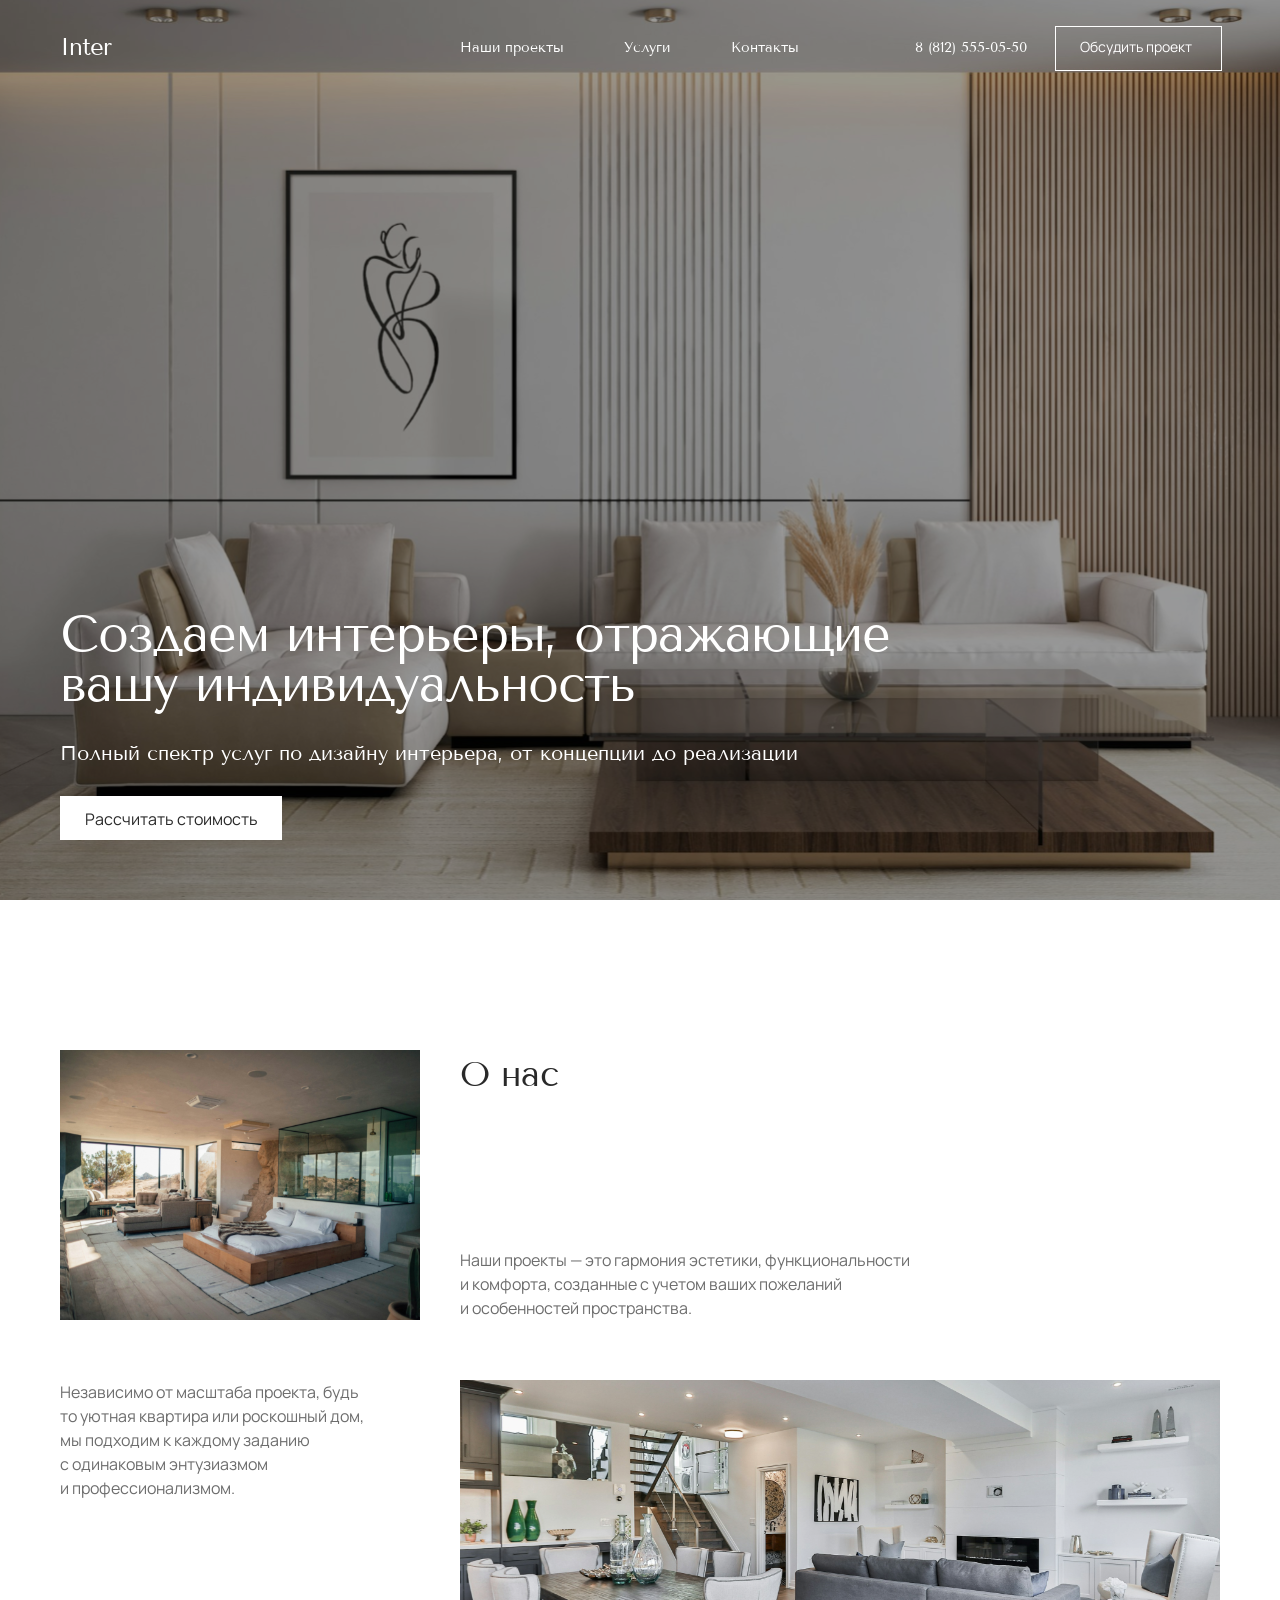
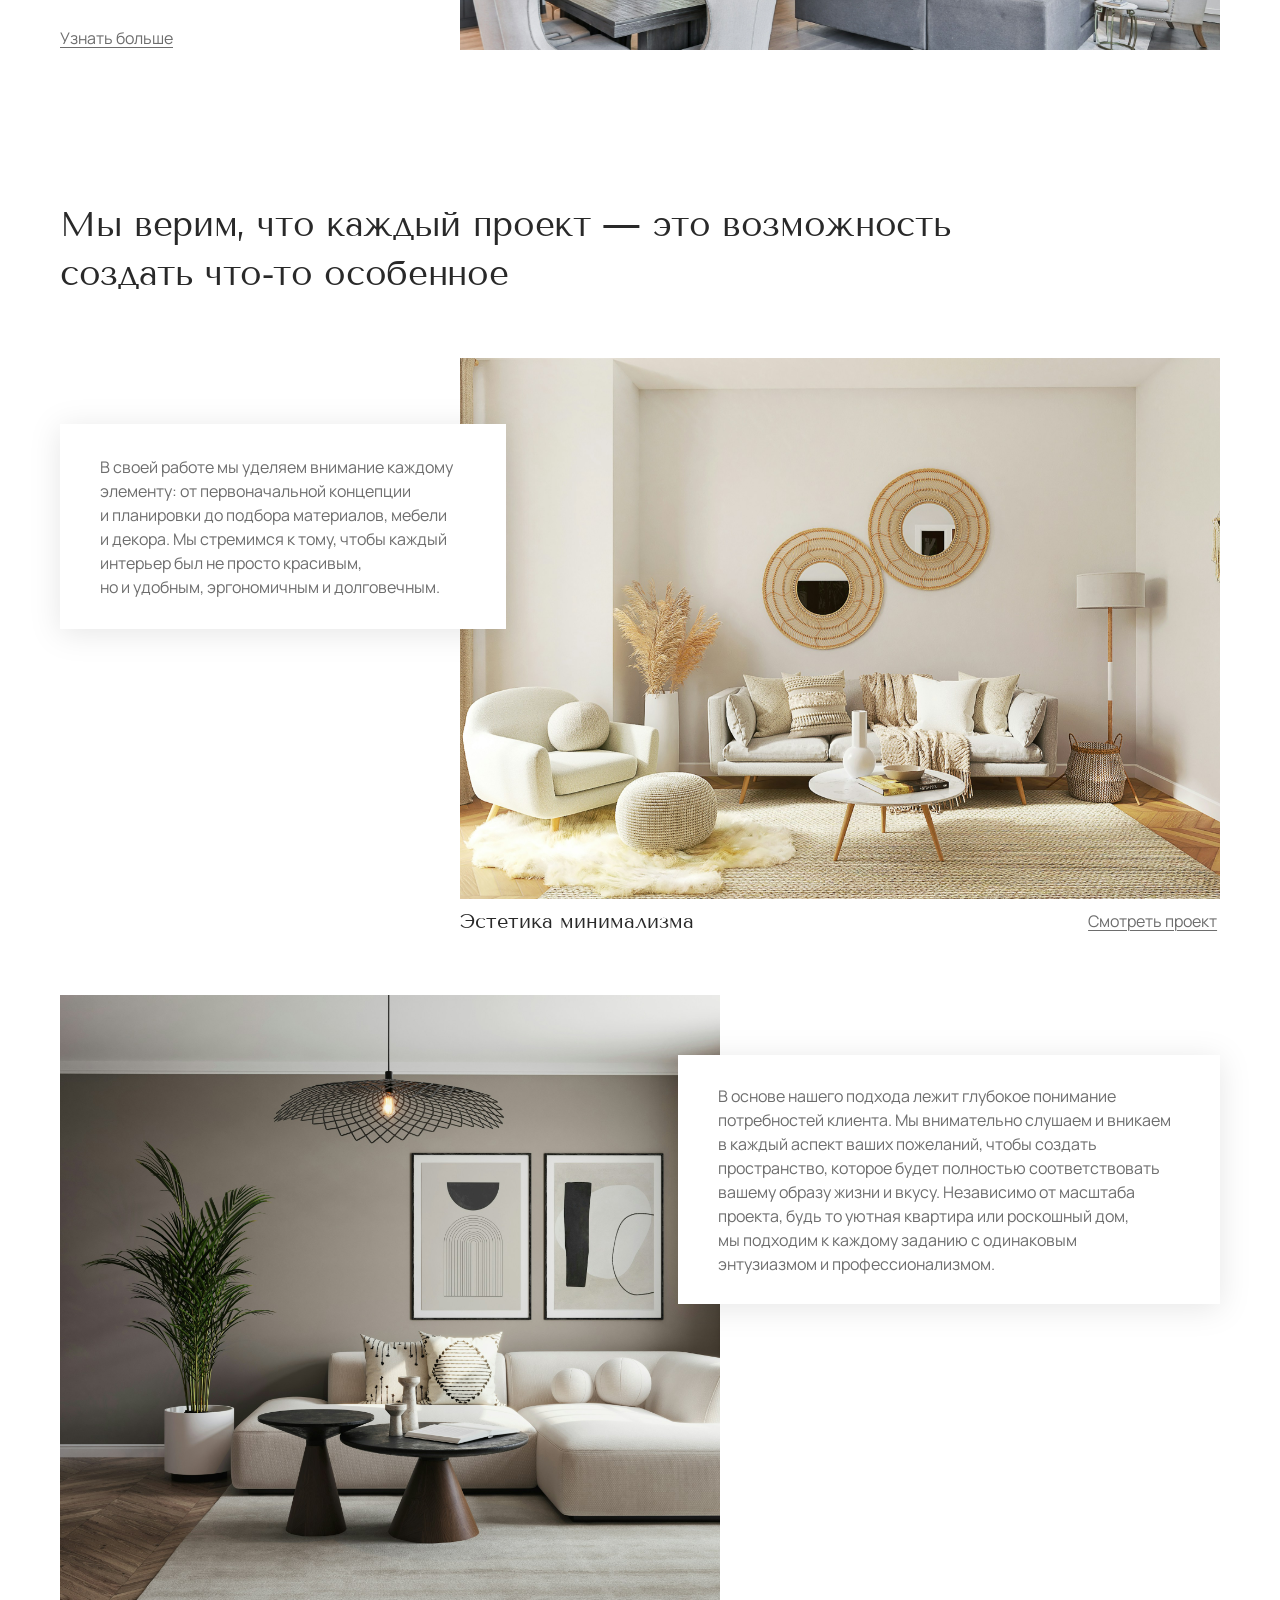
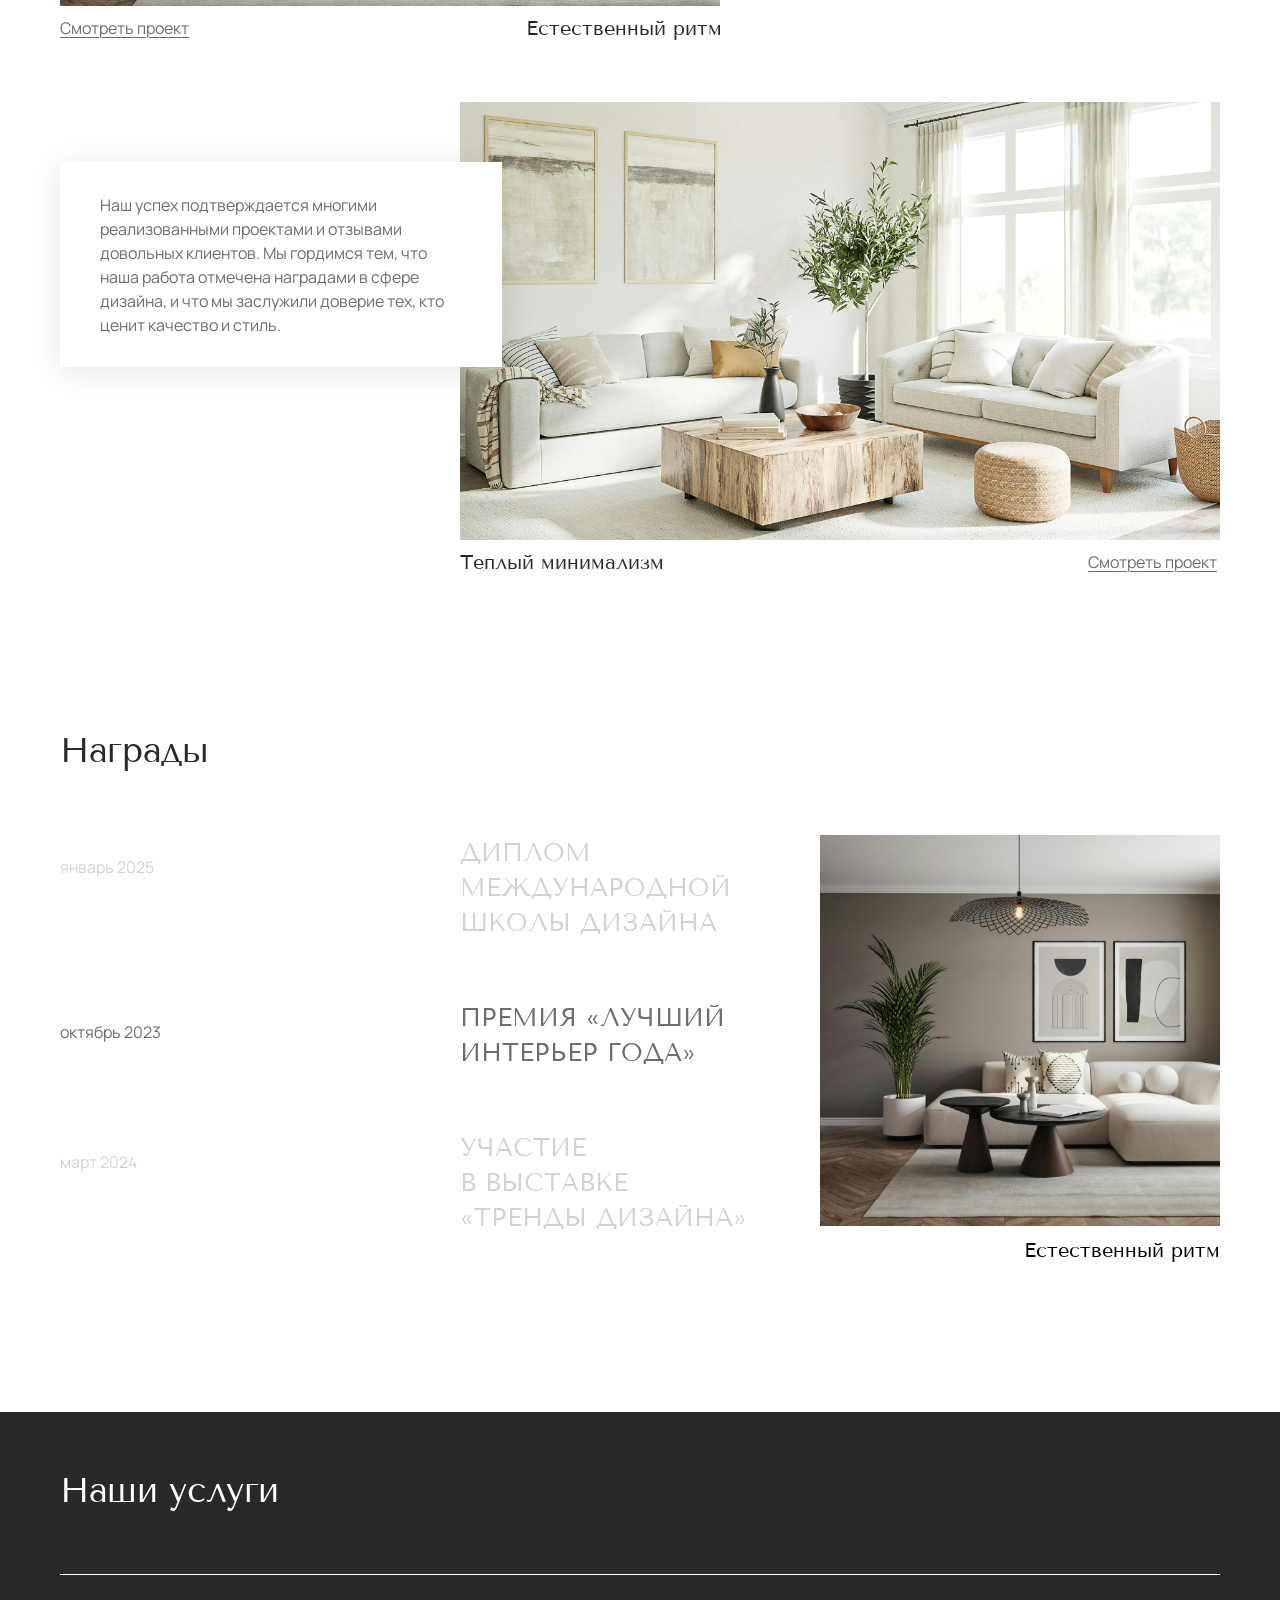
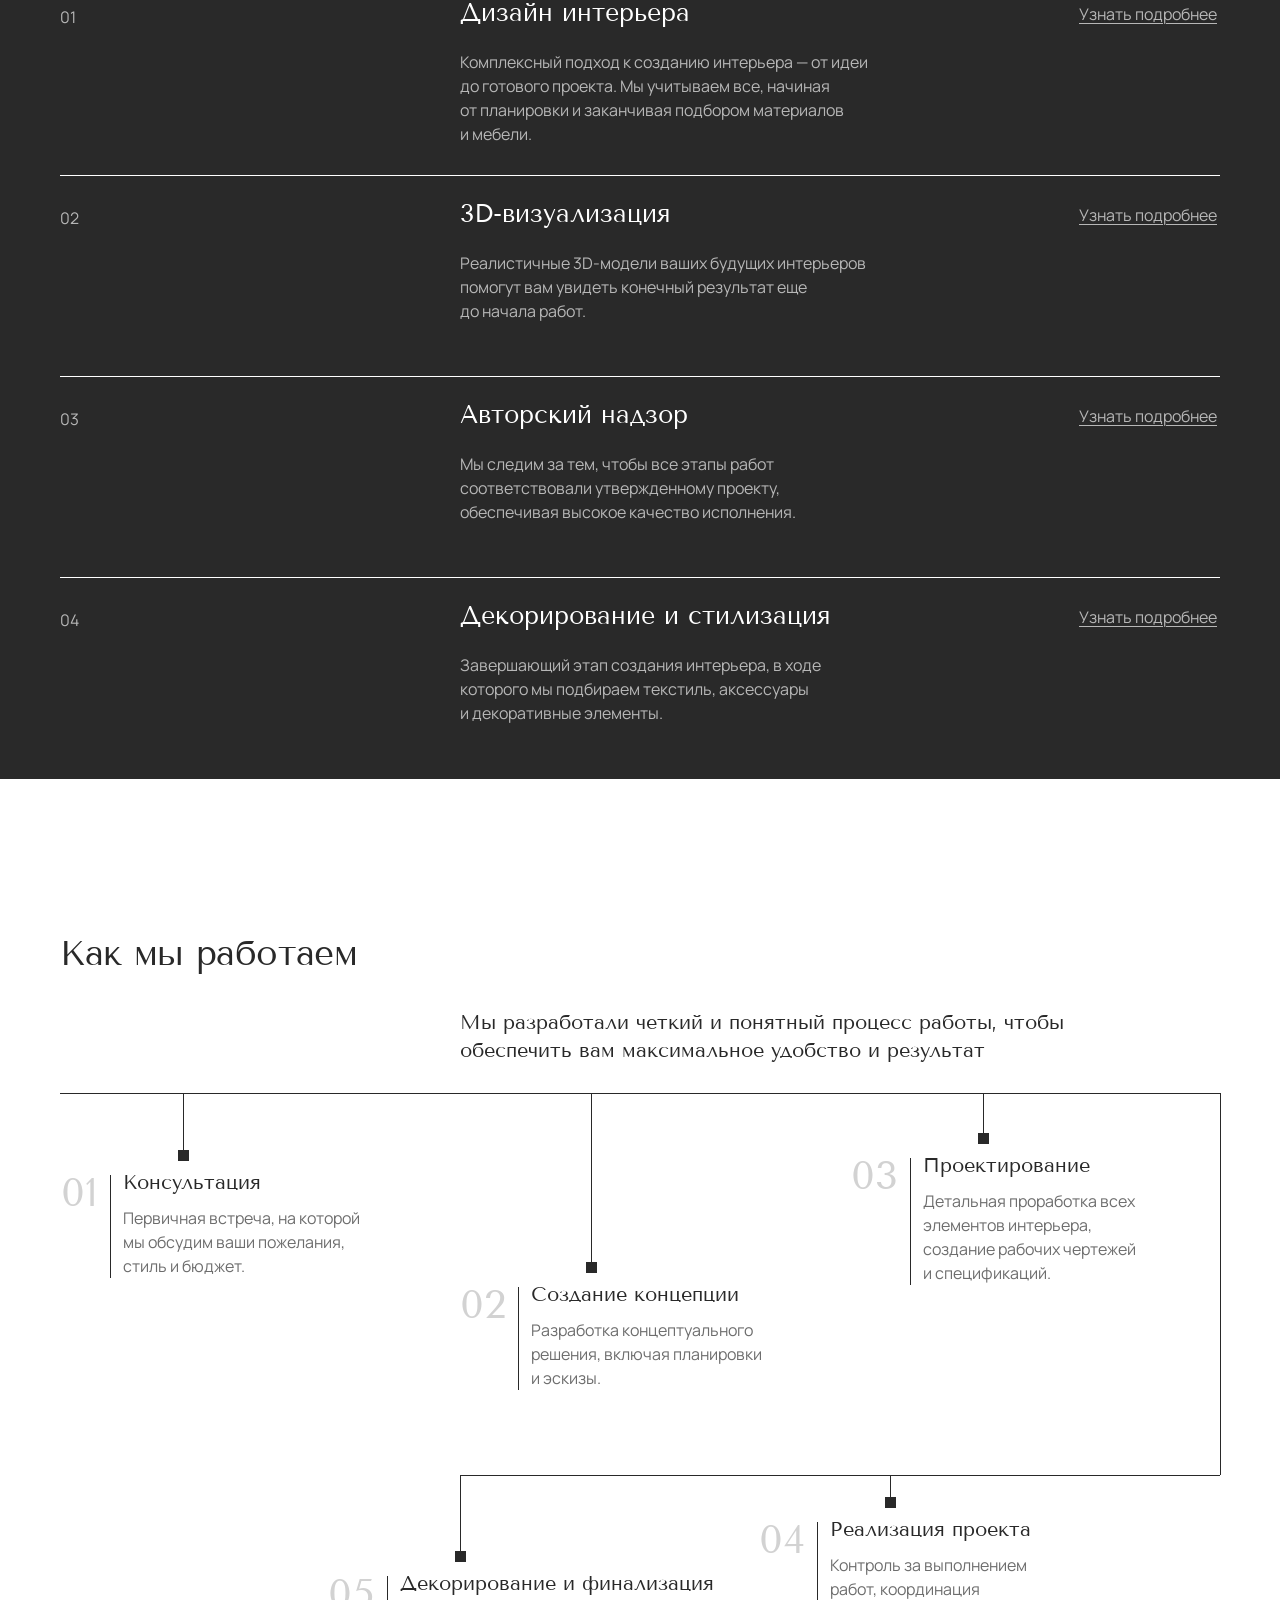
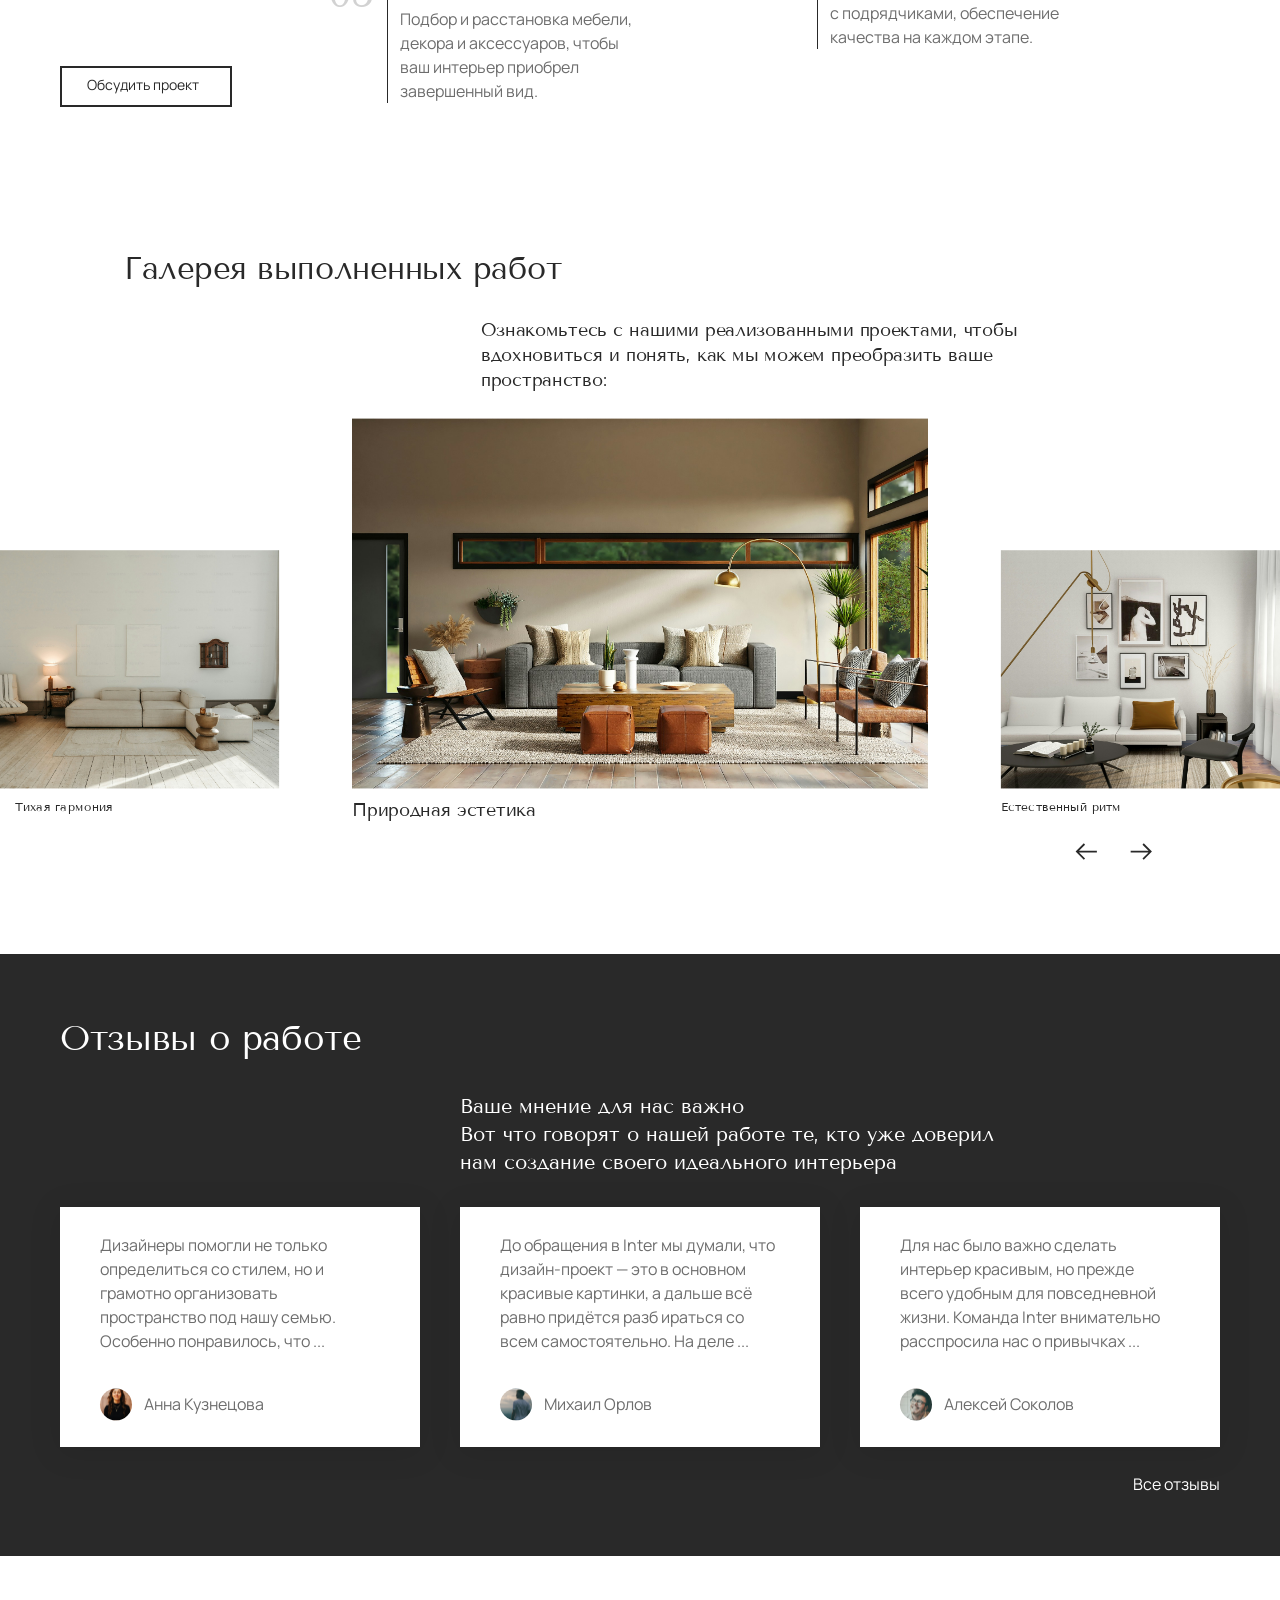
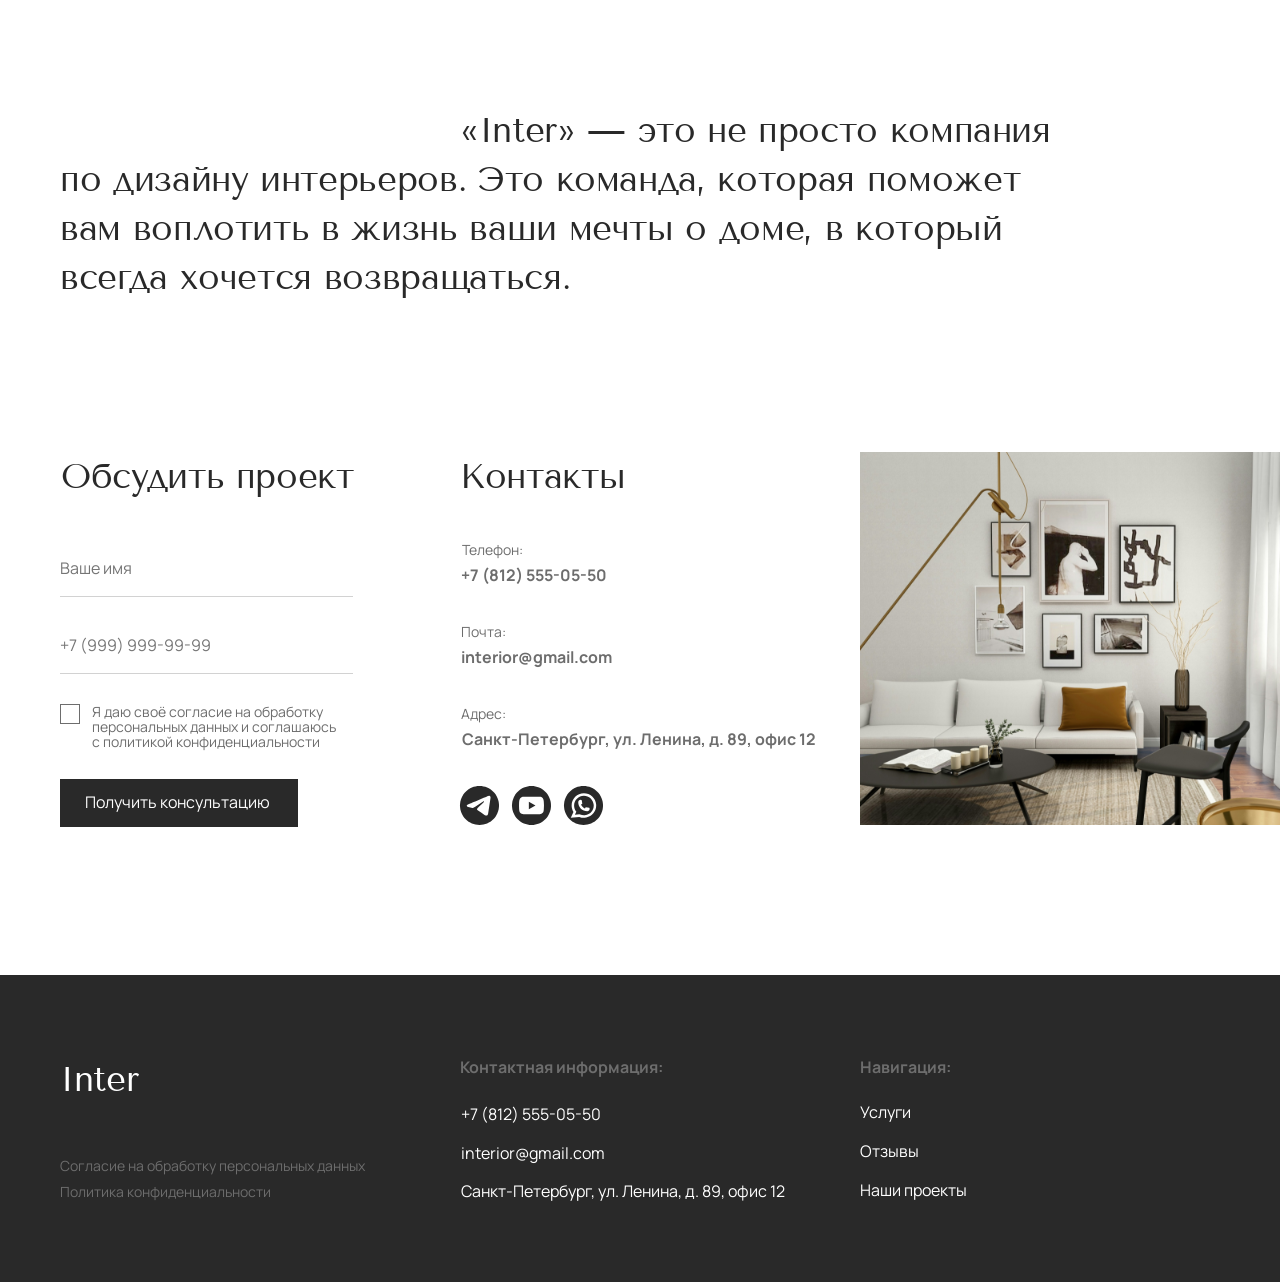
==== commit 5784a195: "Refine sticky menu, gallery arrows and forms" ====
--- a/index.html
+++ b/index.html
@@ -1,2 +1,2 @@
-<!doctype html><html lang="ru"><head><meta charset="utf-8"><meta name="viewport" content="width=device-width,initial-scale=1"><title>Inter — дизайн интерьеров</title><meta name="description" content="Студия дизайна интерьеров Inter. От концепции до реализации."><link rel="stylesheet" href="style.css?v=2"></head><body><main><section id="hero" class="section hero" style="--section-height:750px"><div class="canvas"><object class="hero-photo" data="hero.svg" type="image/svg+xml" aria-hidden="true" tabindex="-1"></object><a class="copy hero-bottom hero-cta" style="left:165px;top:675.128px;font-family:'Manrope';font-size:16px;font-weight:400;color:#292929;letter-spacing:0em;--original-y:675.128px;" href="#contact"><span class="line" style="left:0px;top:0px">Рассчитать стоимость</span></a><h1 class="copy hero-bottom" style="left:140px;top:500.75px;font-family:'Tenor Sans';font-size:50px;font-weight:400;color:white;letter-spacing:-0.02em;--original-y:500.75px;"><span class="line" style="left:0px;top:0px">Создаем интерьеры, отражающие </span><span class="line" style="left:0px;top:50px">вашу индивидуальность</span></h1><p class="copy hero-bottom" style="left:140px;top:609.7px;font-family:'Tenor Sans';font-size:20px;font-weight:400;color:white;letter-spacing:0em;--original-y:609.7px;"><span class="line" style="left:0px;top:0px">Полный спектр услуг по дизайну интерьера, от концепции до реализации</span></p><p class="copy" style="left:140px;top:55.04px;font-family:'Tenor Sans';font-size:24px;font-weight:400;color:white;letter-spacing:-0.04em;"><span class="line" style="left:0px;top:0px">Inter</span></p><a class="copy" style="left:540px;top:51.69px;font-family:'Tenor Sans';font-size:14px;font-weight:400;color:white;letter-spacing:0em;" href="#projects"><span class="line" style="left:0px;top:0px">Наши проекты</span></a><a class="copy" style="left:704px;top:51.69px;font-family:'Tenor Sans';font-size:14px;font-weight:400;color:white;letter-spacing:0em;" href="#services"><span class="line" style="left:0px;top:0px">Услуги</span></a><a class="copy" style="left:811px;top:51.69px;font-family:'Tenor Sans';font-size:14px;font-weight:400;color:white;letter-spacing:0em;" href="#contact"><span class="line" style="left:0px;top:0px">Контакты </span></a><a class="copy" style="left:995px;top:51.69px;font-family:'Tenor Sans';font-size:14px;font-weight:400;color:white;letter-spacing:0em;" href="tel:+78125550550"><span class="line" style="left:0px;top:0px">8 (812) 555-05-50</span></a><a class="copy menu-cta" style="left:1160px;top:52.362px;font-family:'Manrope';font-size:14px;font-weight:400;color:white;letter-spacing:0em;" href="#contact"><span class="line" style="left:0px;top:0px">Обсудить проект</span></a></div></section><section id="about" class="section about" style="--section-height:900px"><div class="canvas"><object class="art" data="background.svg" style="top:-750px" type="image/svg+xml" aria-hidden="true" tabindex="-1"></object><p class="copy" style="left:540px;top:366.13px;font-family:'Manrope';font-size:16px;font-weight:400;color:#6D6D6D;letter-spacing:0em;"><span class="line" style="left:0px;top:0px">Наши проекты — это гармония эстетики, функциональности </span><span class="line" style="left:0px;top:24px">и комфорта, созданные с учетом ваших пожеланий </span><span class="line" style="left:0px;top:48px">и особенностей пространства.</span></p><h2 class="copy" style="left:540px;top:186.225px;font-family:'Tenor Sans';font-size:35px;font-weight:400;color:#292929;letter-spacing:-0.01em;"><span class="line" style="left:0px;top:0px">О нас</span></h2><p class="copy" style="left:140px;top:498.13px;font-family:'Manrope';font-size:16px;font-weight:400;color:#6D6D6D;letter-spacing:0em;"><span class="line" style="left:0px;top:0px">Независимо от масштаба проекта, будь </span><span class="line" style="left:0px;top:24px">то уютная квартира или роскошный дом, </span><span class="line" style="left:0px;top:48px">мы подходим к каждому заданию </span><span class="line" style="left:0px;top:72px">с одинаковым энтузиазмом </span><span class="line" style="left:0px;top:96px">и профессионализмом.</span></p><p class="copy underline" style="left:140px;top:744.13px;font-family:'Manrope';font-size:16px;font-weight:400;color:#6D6D6D;letter-spacing:0em;"><span class="line" style="left:0px;top:0px">Узнать больше</span></p></div></section><section id="projects" class="section projects" style="--section-height:2100px"><div class="canvas"><object class="art" data="background.svg" style="top:-1650px" type="image/svg+xml" aria-hidden="true" tabindex="-1"></object><h2 class="copy" style="left:140px;top:36.22px;font-family:'Tenor Sans';font-size:35px;font-weight:400;color:#292929;letter-spacing:-0.01em;"><span class="line" style="left:0px;top:0px">Мы верим, что каждый проект — это возможность </span><span class="line" style="left:0px;top:49px">создать что‑то особенное</span></h2><p class="copy" style="left:605.82px;top:1434.7px;font-family:'Tenor Sans';font-size:20px;font-weight:400;color:#292929;letter-spacing:0em;"><span class="line" style="left:0px;top:0px">Естественный ритм</span></p><p class="copy underline" style="left:140px;top:1434.13px;font-family:'Manrope';font-size:16px;font-weight:400;color:#6D6D6D;letter-spacing:0em;"><span class="line" style="left:0px;top:0px">Смотреть проект</span></p><p class="copy" style="left:798px;top:901.63px;font-family:'Manrope';font-size:16px;font-weight:400;color:#6D6D6D;letter-spacing:0em;"><span class="line" style="left:0px;top:0px">В основе нашего подхода лежит глубокое понимание </span><span class="line" style="left:0px;top:24px">потребностей клиента. Мы внимательно слушаем и вникаем </span><span class="line" style="left:0px;top:48px">в каждый аспект ваших пожеланий, чтобы создать </span><span class="line" style="left:0px;top:72px">пространство, которое будет полностью соответствовать </span><span class="line" style="left:0px;top:96px">вашему образу жизни и вкусу. Независимо от масштаба </span><span class="line" style="left:0px;top:120px">проекта, будь то уютная квартира или роскошный дом, </span><span class="line" style="left:0px;top:144px">мы подходим к каждому заданию с одинаковым </span><span class="line" style="left:0px;top:168px">энтузиазмом и профессионализмом.</span></p><p class="copy" style="left:540px;top:1968.7px;font-family:'Tenor Sans';font-size:20px;font-weight:400;color:#292929;letter-spacing:0em;"><span class="line" style="left:0px;top:0px">Теплый минимализм</span></p><p class="copy underline" style="left:1168.08px;top:1968.13px;font-family:'Manrope';font-size:16px;font-weight:400;color:#6D6D6D;letter-spacing:0em;"><span class="line" style="left:0px;top:0px">Смотреть проект</span></p><p class="copy" style="left:180px;top:1610.63px;font-family:'Manrope';font-size:16px;font-weight:400;color:#6D6D6D;letter-spacing:0em;"><span class="line" style="left:0px;top:0px">Наш успех подтверждается многими </span><span class="line" style="left:0px;top:24px">реализованными проектами и отзывами </span><span class="line" style="left:0px;top:48px">довольных клиентов. Мы гордимся тем, что </span><span class="line" style="left:0px;top:72px">наша работа отмечена наградами в сфере </span><span class="line" style="left:0px;top:96px">дизайна, и что мы заслужили доверие тех, кто </span><span class="line" style="left:0px;top:120px">ценит качество и стиль.</span></p><p class="copy underline" style="left:1168.08px;top:727.13px;font-family:'Manrope';font-size:16px;font-weight:400;color:#6D6D6D;letter-spacing:0em;"><span class="line" style="left:0px;top:0px">Смотреть проект</span></p><p class="copy" style="left:540px;top:727.7px;font-family:'Tenor Sans';font-size:20px;font-weight:400;color:#292929;letter-spacing:0em;"><span class="line" style="left:0px;top:0px">Эстетика минимализма</span></p><p class="copy" style="left:180px;top:272.63px;font-family:'Manrope';font-size:16px;font-weight:400;color:#6D6D6D;letter-spacing:0em;"><span class="line" style="left:0px;top:0px">В своей работе мы уделяем внимание каждому </span><span class="line" style="left:0px;top:24px">элементу: от первоначальной концепции </span><span class="line" style="left:0px;top:48px">и планировки до подбора материалов, мебели </span><span class="line" style="left:0px;top:72px">и декора. Мы стремимся к тому, чтобы каждый </span><span class="line" style="left:0px;top:96px">интерьер был не просто красивым, </span><span class="line" style="left:0px;top:120px">но и удобным, эргономичным и долговечным.</span></p></div></section><section id="awards" class="section awards" style="--section-height:712px"><div class="canvas"><object class="art" data="background.svg" style="top:-3750px" type="image/svg+xml" aria-hidden="true" tabindex="-1"></object><h2 class="copy" style="left:140px;top:62.22px;font-family:'Tenor Sans';font-size:35px;font-weight:400;color:#292929;letter-spacing:-0.01em;"><span class="line" style="left:0px;top:0px">Награды</span></h2><p class="copy" style="left:540px;top:160.88px;font-family:'Tenor Sans';font-size:25px;font-weight:400;color:#D2D2D2;letter-spacing:0em;"><span class="line" style="left:0px;top:0px">ДИПЛОМ </span><span class="line" style="left:0px;top:35px">МЕЖДУНАРОДНОЙ </span><span class="line" style="left:0px;top:70px">ШКОЛЫ ДИЗАЙНА</span></p><p class="copy" style="left:540px;top:325.88px;font-family:'Tenor Sans';font-size:25px;font-weight:400;color:#6D6D6D;letter-spacing:0em;"><span class="line" style="left:0px;top:0px">ПРЕМИЯ «ЛУЧШИЙ </span><span class="line" style="left:0px;top:35px">ИНТЕРЬЕР ГОДА»</span></p><p class="copy" style="left:540px;top:455.88px;font-family:'Tenor Sans';font-size:25px;font-weight:400;color:#D2D2D2;letter-spacing:0em;"><span class="line" style="left:0px;top:0px">УЧАСТИЕ </span><span class="line" style="left:0px;top:35px">В ВЫСТАВКЕ </span><span class="line" style="left:0px;top:70px">«ТРЕНДЫ ДИЗАЙНА»</span></p><p class="copy" style="left:140px;top:173.13px;font-family:'Manrope';font-size:16px;font-weight:400;color:#D2D2D2;letter-spacing:0em;"><span class="line" style="left:0px;top:0px">январь 2025  </span></p><p class="copy" style="left:140px;top:338.13px;font-family:'Manrope';font-size:16px;font-weight:400;color:#6D6D6D;letter-spacing:0em;"><span class="line" style="left:0px;top:0px">октябрь 2023  </span></p><p class="copy" style="left:140px;top:468.13px;font-family:'Manrope';font-size:16px;font-weight:400;color:#D2D2D2;letter-spacing:0em;"><span class="line" style="left:0px;top:0px">март 2024  </span></p><p class="copy" style="left:1105.82px;top:554.7px;font-family:'Tenor Sans';font-size:20px;font-weight:400;color:#292929;letter-spacing:0em;"><span class="line" style="left:0px;top:0px">Естественный ритм</span></p></div></section><section id="services" class="section services" style="--section-height:967px"><div class="canvas"><object class="art" data="background.svg" style="top:-4462px" type="image/svg+xml" aria-hidden="true" tabindex="-1"></object><h2 class="copy" style="left:140px;top:90.22px;font-family:'Tenor Sans';font-size:35px;font-weight:400;color:white;letter-spacing:-0.01em;"><span class="line" style="left:0px;top:0px">Наши услуги</span></h2><p class="copy" style="left:540px;top:859.13px;font-family:'Manrope';font-size:16px;font-weight:400;color:#B7B7B7;letter-spacing:0em;"><span class="line" style="left:0px;top:0px">Завершающий этап создания интерьера, в ходе </span><span class="line" style="left:0px;top:24px">которого мы подбираем текстиль, аксессуары </span><span class="line" style="left:0px;top:48px">и декоративные элементы.</span></p><p class="copy" style="left:540px;top:811.88px;font-family:'Tenor Sans';font-size:25px;font-weight:400;color:white;letter-spacing:0em;"><span class="line" style="left:0px;top:0px">Декорирование и стилизация</span></p><p class="copy underline" style="left:1159px;top:811.13px;font-family:'Manrope';font-size:16px;font-weight:400;color:#B7B7B7;letter-spacing:0em;"><span class="line" style="left:0px;top:0px">Узнать подробнее</span></p><p class="copy" style="left:140px;top:814.13px;font-family:'Manrope';font-size:16px;font-weight:400;color:#B7B7B7;letter-spacing:0em;"><span class="line" style="left:0px;top:0px">04</span></p><p class="copy" style="left:140px;top:613.13px;font-family:'Manrope';font-size:16px;font-weight:400;color:#B7B7B7;letter-spacing:0em;"><span class="line" style="left:0px;top:0px">03</span></p><p class="copy" style="left:540px;top:658.13px;font-family:'Manrope';font-size:16px;font-weight:400;color:#B7B7B7;letter-spacing:0em;"><span class="line" style="left:0px;top:0px">Мы следим за тем, чтобы все этапы работ </span><span class="line" style="left:0px;top:24px">соответствовали утвержденному проекту, </span><span class="line" style="left:0px;top:48px">обеспечивая высокое качество исполнения.</span></p><p class="copy" style="left:540px;top:610.88px;font-family:'Tenor Sans';font-size:25px;font-weight:400;color:white;letter-spacing:0em;"><span class="line" style="left:0px;top:0px">Авторский надзор</span></p><p class="copy underline" style="left:1159px;top:610.13px;font-family:'Manrope';font-size:16px;font-weight:400;color:#B7B7B7;letter-spacing:0em;"><span class="line" style="left:0px;top:0px">Узнать подробнее</span></p><p class="copy" style="left:140px;top:412.13px;font-family:'Manrope';font-size:16px;font-weight:400;color:#B7B7B7;letter-spacing:0em;"><span class="line" style="left:0px;top:0px">02</span></p><p class="copy" style="left:540px;top:457.13px;font-family:'Manrope';font-size:16px;font-weight:400;color:#B7B7B7;letter-spacing:0em;"><span class="line" style="left:0px;top:0px">Реалистичные 3D-модели ваших будущих интерьеров </span><span class="line" style="left:0px;top:24px">помогут вам увидеть конечный результат еще </span><span class="line" style="left:0px;top:48px">до начала работ.</span></p><p class="copy" style="left:540px;top:409.88px;font-family:'Tenor Sans';font-size:25px;font-weight:400;color:white;letter-spacing:0em;"><span class="line" style="left:0px;top:0px">3D-визуализация</span></p><p class="copy underline" style="left:1159px;top:409.13px;font-family:'Manrope';font-size:16px;font-weight:400;color:#B7B7B7;letter-spacing:0em;"><span class="line" style="left:0px;top:0px">Узнать подробнее</span></p><p class="copy" style="left:540px;top:208.88px;font-family:'Tenor Sans';font-size:25px;font-weight:400;color:white;letter-spacing:0em;"><span class="line" style="left:0px;top:0px">Дизайн интерьера</span></p><p class="copy" style="left:140px;top:211.13px;font-family:'Manrope';font-size:16px;font-weight:400;color:#B7B7B7;letter-spacing:0em;"><span class="line" style="left:0px;top:0px">01</span></p><p class="copy" style="left:540px;top:256.13px;font-family:'Manrope';font-size:16px;font-weight:400;color:#B7B7B7;letter-spacing:0em;"><span class="line" style="left:0px;top:0px">Комплексный подход к созданию интерьера — от идеи </span><span class="line" style="left:0px;top:24px">до готового проекта. Мы учитываем все, начиная </span><span class="line" style="left:0px;top:48px">от планировки и заканчивая подбором материалов </span><span class="line" style="left:0px;top:72px">и мебели. </span></p><p class="copy underline" style="left:1159px;top:208.13px;font-family:'Manrope';font-size:16px;font-weight:400;color:#B7B7B7;letter-spacing:0em;"><span class="line" style="left:0px;top:0px">Узнать подробнее</span></p></div></section><section id="process" class="section process" style="--section-height:1021px"><div class="canvas"><object class="art" data="background.svg" style="top:-5429px" type="image/svg+xml" aria-hidden="true" tabindex="-1"></object><h2 class="copy" style="left:140px;top:186.22px;font-family:'Tenor Sans';font-size:35px;font-weight:400;color:#292929;letter-spacing:-0.01em;"><span class="line" style="left:0px;top:0px">Как мы работаем</span></h2><p class="copy" style="left:540px;top:249.7px;font-family:'Tenor Sans';font-size:20px;font-weight:400;color:#292929;letter-spacing:0em;"><span class="line" style="left:0px;top:0px">Мы разработали четкий и понятный процесс работы, чтобы </span><span class="line" style="left:0px;top:28px">обеспечить вам максимальное удобство и результат</span></p><p class="copy" style="left:203px;top:445.13px;font-family:'Manrope';font-size:16px;font-weight:400;color:#6D6D6D;letter-spacing:0em;"><span class="line" style="left:0px;top:0px">Первичная встреча, на которой </span><span class="line" style="left:0px;top:24px">мы обсудим ваши пожелания, </span><span class="line" style="left:0px;top:48px">стиль и бюджет.</span></p><p class="copy" style="left:203px;top:409.7px;font-family:'Tenor Sans';font-size:20px;font-weight:400;color:#292929;letter-spacing:0em;"><span class="line" style="left:0px;top:0px">Консультация</span></p><p class="copy" style="left:141px;top:427.4px;font-family:'Tenor Sans';font-size:40px;font-weight:400;color:#D2D2D2;letter-spacing:0em;"><span class="line" style="left:0px;top:0px">01</span></p><p class="copy" style="left:611px;top:557.13px;font-family:'Manrope';font-size:16px;font-weight:400;color:#6D6D6D;letter-spacing:0em;"><span class="line" style="left:0px;top:0px">Разработка концептуального </span><span class="line" style="left:0px;top:24px">решения, включая планировки </span><span class="line" style="left:0px;top:48px">и эскизы.</span></p><p class="copy" style="left:611px;top:521.7px;font-family:'Tenor Sans';font-size:20px;font-weight:400;color:#292929;letter-spacing:0em;"><span class="line" style="left:0px;top:0px">Создание концепции</span></p><p class="copy" style="left:540px;top:539.4px;font-family:'Tenor Sans';font-size:40px;font-weight:400;color:#D2D2D2;letter-spacing:0em;"><span class="line" style="left:0px;top:0px">02</span></p><p class="copy" style="left:1003px;top:428.13px;font-family:'Manrope';font-size:16px;font-weight:400;color:#6D6D6D;letter-spacing:0em;"><span class="line" style="left:0px;top:0px">Детальная проработка всех </span><span class="line" style="left:0px;top:24px">элементов интерьера, </span><span class="line" style="left:0px;top:48px">создание рабочих чертежей </span><span class="line" style="left:0px;top:72px">и спецификаций.</span></p><p class="copy" style="left:1003px;top:392.7px;font-family:'Tenor Sans';font-size:20px;font-weight:400;color:#292929;letter-spacing:0em;"><span class="line" style="left:0px;top:0px">Проектирование</span></p><p class="copy" style="left:931px;top:410.4px;font-family:'Tenor Sans';font-size:40px;font-weight:400;color:#D2D2D2;letter-spacing:0em;"><span class="line" style="left:0px;top:0px">03</span></p><p class="copy" style="left:910px;top:792.13px;font-family:'Manrope';font-size:16px;font-weight:400;color:#6D6D6D;letter-spacing:0em;"><span class="line" style="left:0px;top:0px">Контроль за выполнением </span><span class="line" style="left:0px;top:24px">работ, координация </span><span class="line" style="left:0px;top:48px">с подрядчиками, обеспечение </span><span class="line" style="left:0px;top:72px">качества на каждом этапе.</span></p><p class="copy" style="left:910px;top:756.7px;font-family:'Tenor Sans';font-size:20px;font-weight:400;color:#292929;letter-spacing:0em;"><span class="line" style="left:0px;top:0px">Реализация проекта</span></p><p class="copy" style="left:839px;top:774.4px;font-family:'Tenor Sans';font-size:40px;font-weight:400;color:#D2D2D2;letter-spacing:0em;"><span class="line" style="left:0px;top:0px">04</span></p><p class="copy" style="left:480px;top:846.13px;font-family:'Manrope';font-size:16px;font-weight:400;color:#6D6D6D;letter-spacing:0em;"><span class="line" style="left:0px;top:0px">Подбор и расстановка мебели, </span><span class="line" style="left:0px;top:24px">декора и аксессуаров, чтобы </span><span class="line" style="left:0px;top:48px">ваш интерьер приобрел </span><span class="line" style="left:0px;top:72px">завершенный вид.</span></p><p class="copy" style="left:480px;top:810.7px;font-family:'Tenor Sans';font-size:20px;font-weight:400;color:#292929;letter-spacing:0em;"><span class="line" style="left:0px;top:0px">Декорирование и финализация</span></p><p class="copy" style="left:408px;top:828.4px;font-family:'Tenor Sans';font-size:40px;font-weight:400;color:#D2D2D2;letter-spacing:0em;"><span class="line" style="left:0px;top:0px">05</span></p><a class="copy" style="left:167px;top:910.86px;font-family:'Manrope';font-size:14px;font-weight:400;color:#292929;letter-spacing:0em;" href="#contact"><span class="line" style="left:0px;top:0px">Обсудить проект</span></a></div></section><section id="gallery" class="section gallery" style="--section-height:848px"><div class="canvas"><object class="art" data="background.svg" style="top:-6450px" type="image/svg+xml" aria-hidden="true" tabindex="-1"></object><h2 class="copy" style="left:140px;top:89.22px;font-family:'Tenor Sans';font-size:35px;font-weight:400;color:#292929;letter-spacing:-0.01em;"><span class="line" style="left:0px;top:0px">Галерея выполненных работ</span></h2><p class="copy" style="left:541px;top:152.7px;font-family:'Tenor Sans';font-size:20px;font-weight:400;color:#292929;letter-spacing:0em;"><span class="line" style="left:0px;top:0px">Ознакомьтесь с нашими реализованными проектами, чтобы </span><span class="line" style="left:0px;top:28px">вдохновиться и понять, как мы можем преобразить ваше </span><span class="line" style="left:0px;top:56px">пространство:</span></p><p class="copy" style="left:396px;top:690.7px;font-family:'Tenor Sans';font-size:20px;font-weight:400;color:#292929;letter-spacing:0em;"><span class="line" style="left:0px;top:0px">Природная эстетика</span></p><p class="copy" style="left:1126px;top:681.69px;font-family:'Tenor Sans';font-size:14px;font-weight:400;color:#292929;letter-spacing:0em;"><span class="line" style="left:0px;top:0px">Естественный ритм</span></p><p class="copy" style="left:992px;top:690.13px;font-family:'Manrope';font-size:16px;font-weight:400;color:#6D6D6D;letter-spacing:0em;"><span class="line" style="left:0px;top:0px">226 м</span></p><p class="copy" style="left:1034.44px;top:690.13px;font-family:'Manrope';font-size:16px;font-weight:400;color:#6D6D6D;letter-spacing:0em;"><span class="line" style="left:0px;top:0px">²</span></p><p class="copy" style="left:298.195px;top:682.6px;font-family:'Manrope';font-size:12px;font-weight:400;color:#6D6D6D;letter-spacing:0em;"><span class="line" style="left:0px;top:0px">²</span></p><p class="copy" style="left:269.719px;top:682.6px;font-family:'Manrope';font-size:12px;font-weight:400;color:#6D6D6D;letter-spacing:0em;"><span class="line" style="left:0px;top:0px">147 м</span></p></div></section><section id="reviews" class="section reviews" style="--section-height:602px"><div class="canvas"><object class="art" data="background.svg" style="top:-7298px" type="image/svg+xml" aria-hidden="true" tabindex="-1"></object><h2 class="copy" style="left:140px;top:96.22px;font-family:'Tenor Sans';font-size:35px;font-weight:400;color:white;letter-spacing:-0.01em;"><span class="line" style="left:0px;top:0px">Отзывы о работе</span></h2><p class="copy" style="left:540px;top:159.7px;font-family:'Tenor Sans';font-size:20px;font-weight:400;color:white;letter-spacing:0em;"><span class="line" style="left:0px;top:0px">Ваше мнение для нас важно -</span><span class="line" style="left:0px;top:28px">Вот что говорят о нашей работе те, кто уже доверил </span><span class="line" style="left:0px;top:56px">нам создание своего идеального интерьера</span></p><p class="copy" style="left:180px;top:297.63px;font-family:'Manrope';font-size:16px;font-weight:400;color:#6D6D6D;letter-spacing:0em;"><span class="line" style="left:0px;top:0px">Дизайнеры помогли не только </span><span class="line" style="left:0px;top:24px">определиться со стилем, но и </span><span class="line" style="left:0px;top:48px">грамотно организовать </span><span class="line" style="left:0px;top:72px">пространство под нашу семью. </span><span class="line" style="left:0px;top:96px">Особенно понравилось, что ...</span></p><p class="copy" style="left:224px;top:456.63px;font-family:'Manrope';font-size:16px;font-weight:400;color:#6D6D6D;letter-spacing:0em;"><span class="line" style="left:0px;top:0px">Анна Кузнецова</span></p><p class="copy" style="left:580px;top:297.63px;font-family:'Manrope';font-size:16px;font-weight:400;color:#6D6D6D;letter-spacing:0em;"><span class="line" style="left:0px;top:0px">До обращения в Inter мы думали, что </span><span class="line" style="left:0px;top:24px">дизайн-проект — это в основном </span><span class="line" style="left:0px;top:48px">красивые картинки, а дальше всё </span><span class="line" style="left:0px;top:72px">равно придётся разб ираться со </span><span class="line" style="left:0px;top:96px">всем самостоятельно. На деле ...</span></p><p class="copy" style="left:624px;top:456.63px;font-family:'Manrope';font-size:16px;font-weight:400;color:#6D6D6D;letter-spacing:0em;"><span class="line" style="left:0px;top:0px">Михаил Орлов</span></p><p class="copy" style="left:980px;top:297.63px;font-family:'Manrope';font-size:16px;font-weight:400;color:#6D6D6D;letter-spacing:0em;"><span class="line" style="left:0px;top:0px">Для нас было важно сделать </span><span class="line" style="left:0px;top:24px">интерьер красивым, но прежде </span><span class="line" style="left:0px;top:48px">всего удобным для повседневной </span><span class="line" style="left:0px;top:72px">жизни. Команда Inter внимательно </span><span class="line" style="left:0px;top:96px">расспросила нас о привычках ...</span></p><p class="copy" style="left:1024px;top:456.63px;font-family:'Manrope';font-size:16px;font-weight:400;color:#6D6D6D;letter-spacing:0em;"><span class="line" style="left:0px;top:0px">Алексей Соколов</span></p><p class="copy" style="left:1213.07px;top:536.13px;font-family:'Manrope';font-size:16px;font-weight:400;color:white;letter-spacing:0em;"><span class="line" style="left:0px;top:0px">Все отзывы</span></p></div></section><section id="contact" class="section contact" style="--section-height:1019px"><div class="canvas"><object class="art" data="background.svg" style="top:-7900px" type="image/svg+xml" aria-hidden="true" tabindex="-1"></object><a class="copy" style="left:541px;top:625.13px;font-family:'Manrope';font-size:16px;font-weight:bold;color:#6D6D6D;letter-spacing:0em;" href="tel:+78125550550"><span class="line" style="left:0px;top:0px">+7 (812) 555-05-50</span></a><p class="copy" style="left:542px;top:599.36px;font-family:'Manrope';font-size:14px;font-weight:400;color:#6D6D6D;letter-spacing:0em;"><span class="line" style="left:0px;top:0px">Телефон:</span></p><p class="copy" style="left:541px;top:681.36px;font-family:'Manrope';font-size:14px;font-weight:400;color:#6D6D6D;letter-spacing:0em;"><span class="line" style="left:0px;top:0px">Почта:</span></p><a class="copy" style="left:541px;top:707.13px;font-family:'Manrope';font-size:16px;font-weight:bold;color:#6D6D6D;letter-spacing:0em;" href="mailto:interior@gmail.com"><span class="line" style="left:0px;top:0px">interior@gmail.com</span></a><p class="copy" style="left:541px;top:763.36px;font-family:'Manrope';font-size:14px;font-weight:400;color:#6D6D6D;letter-spacing:0em;"><span class="line" style="left:0px;top:0px">Адрес:</span></p><p class="copy" style="left:542px;top:789.13px;font-family:'Manrope';font-size:16px;font-weight:bold;color:#6D6D6D;letter-spacing:0em;"><span class="line" style="left:0px;top:0px">Санкт-Петербург, ул. Ленина, д. 89, офис 12</span></p><h2 class="copy" style="left:540px;top:532.22px;font-family:'Tenor Sans';font-size:35px;font-weight:400;color:#292929;letter-spacing:-0.01em;"><span class="line" style="left:0px;top:0px">Контакты</span></h2><h2 class="copy" style="left:141px;top:532.22px;font-family:'Tenor Sans';font-size:35px;font-weight:400;color:#292929;letter-spacing:-0.01em;"><span class="line" style="left:0px;top:0px">Обсудить проект</span></h2><p class="copy" style="left:172px;top:760.86px;font-family:'Manrope';font-size:14px;font-weight:400;color:#6D6D6D;letter-spacing:0em;"><span class="line" style="left:0px;top:0px">Я даю своё согласие на обработку </span><span class="line" style="left:0px;top:15px">персональных данных и соглашаюсь </span><span class="line" style="left:0px;top:30px">с политикой конфиденциальности</span></p><p class="copy" style="left:165px;top:852.13px;font-family:'Manrope';font-size:16px;font-weight:400;color:white;letter-spacing:0em;"><span class="line" style="left:0px;top:0px">Получить консультацию</span></p><h2 class="copy" style="left:140px;top:186.22px;font-family:'Tenor Sans';font-size:35px;font-weight:400;color:#292929;letter-spacing:-0.01em;"><span class="line" style="left:400px;top:0px">«Inter» — это не просто компания </span><span class="line" style="left:0px;top:49px">по дизайну интерьеров. Это команда, которая поможет </span><span class="line" style="left:0px;top:98.01px">вам воплотить в жизнь ваши мечты о доме, в который </span><span class="line" style="left:0px;top:147.01px">всегда хочется возвращаться. </span></h2><input class="field name" aria-label="Ваше имя" placeholder="Ваше имя"><input class="field phone" aria-label="Телефон" placeholder="+7 (999) 999-9999" type="tel"><input class="consent" type="checkbox" aria-label="Согласие на обработку персональных данных"></div></section><section id="footer" class="section footer" style="--section-height:307px"><div class="canvas"><object class="art" data="background.svg" style="top:-8919px" type="image/svg+xml" aria-hidden="true" tabindex="-1"></object><h2 class="copy" style="left:140px;top:116.22px;font-family:'Tenor Sans';font-size:35px;font-weight:400;color:white;letter-spacing:-0.01em;"><span class="line" style="left:0px;top:0px">Inter</span></h2><a class="copy" style="left:541px;top:145.13px;font-family:'Manrope';font-size:16px;font-weight:400;color:white;letter-spacing:0em;" href="tel:+78125550550"><span class="line" style="left:0px;top:0px">+7 (812) 555-05-50</span></a><p class="copy" style="left:541px;top:222.13px;font-family:'Manrope';font-size:16px;font-weight:400;color:white;letter-spacing:0em;"><span class="line" style="left:0px;top:0px">Санкт-Петербург, ул. Ленина, д. 89, офис 12</span></p><a class="copy" style="left:541px;top:184.13px;font-family:'Manrope';font-size:16px;font-weight:400;color:white;letter-spacing:0em;" href="mailto:interior@gmail.com"><span class="line" style="left:0px;top:0px">interior@gmail.com</span></a><p class="copy" style="left:940px;top:98.13px;font-family:'Manrope';font-size:16px;font-weight:bold;color:#6D6D6D;letter-spacing:0em;"><span class="line" style="left:0px;top:0px">Навигация:</span></p><p class="copy" style="left:540px;top:98.13px;font-family:'Manrope';font-size:16px;font-weight:bold;color:#6D6D6D;letter-spacing:0em;"><span class="line" style="left:0px;top:0px">Контактная информация:</span></p><a class="copy" style="left:940px;top:221.13px;font-family:'Manrope';font-size:16px;font-weight:400;color:white;letter-spacing:0em;" href="#projects"><span class="line" style="left:0px;top:0px">Наши проекты</span></a><a class="copy" style="left:940px;top:143.13px;font-family:'Manrope';font-size:16px;font-weight:400;color:white;letter-spacing:0em;" href="#services"><span class="line" style="left:0px;top:0px">Услуги</span></a><a class="copy" style="left:940px;top:182.13px;font-family:'Manrope';font-size:16px;font-weight:400;color:white;letter-spacing:0em;" href="#reviews"><span class="line" style="left:0px;top:0px">Отзывы </span></a><p class="copy" style="left:140px;top:196.36px;font-family:'Manrope';font-size:14px;font-weight:400;color:#6D6D6D;letter-spacing:0em;"><span class="line" style="left:0px;top:0px">Согласие на обработку персональных данных</span></p><p class="copy" style="left:140px;top:222.36px;font-family:'Manrope';font-size:14px;font-weight:400;color:#6D6D6D;letter-spacing:0em;"><span class="line" style="left:0px;top:0px">Политика конфиденциальности</span></p></div></section></main><script src="main.js?v=2"></script></body></html>+<!doctype html><html lang="ru"><head><meta charset="utf-8"><meta name="viewport" content="width=device-width,initial-scale=1"><title>Inter — дизайн интерьеров</title><meta name="description" content="Студия дизайна интерьеров Inter. От концепции до реализации."><link rel="stylesheet" href="style.css?v=3"></head><body><main><section id="hero" class="section hero" style="--section-height:750px"><div class="canvas"><object class="hero-photo" data="hero.svg" type="image/svg+xml" aria-hidden="true" tabindex="-1"></object><a class="copy hero-bottom hero-cta" style="left:165px;top:675.128px;font-family:'Manrope';font-size:16px;font-weight:400;color:#292929;letter-spacing:0em;--original-y:675.128px;" href="#contact"><span class="line" style="left:0px;top:0px">Рассчитать стоимость</span></a><h1 class="copy hero-bottom" style="left:140px;top:500.75px;font-family:'Tenor Sans';font-size:50px;font-weight:400;color:white;letter-spacing:-0.02em;--original-y:500.75px;"><span class="line" style="left:0px;top:0px">Создаем интерьеры, отражающие </span><span class="line" style="left:0px;top:50px">вашу индивидуальность</span></h1><p class="copy hero-bottom" style="left:140px;top:609.7px;font-family:'Tenor Sans';font-size:20px;font-weight:400;color:white;letter-spacing:0em;--original-y:609.7px;"><span class="line" style="left:0px;top:0px">Полный спектр услуг по дизайну интерьера, от концепции до реализации</span></p><p class="copy" style="left:140px;top:55.04px;font-family:'Tenor Sans';font-size:24px;font-weight:400;color:white;letter-spacing:-0.04em;"><span class="line" style="left:0px;top:0px">Inter</span></p><a class="copy" style="left:540px;top:51.69px;font-family:'Tenor Sans';font-size:14px;font-weight:400;color:white;letter-spacing:0em;" href="#projects"><span class="line" style="left:0px;top:0px">Наши проекты</span></a><a class="copy" style="left:704px;top:51.69px;font-family:'Tenor Sans';font-size:14px;font-weight:400;color:white;letter-spacing:0em;" href="#services"><span class="line" style="left:0px;top:0px">Услуги</span></a><a class="copy" style="left:811px;top:51.69px;font-family:'Tenor Sans';font-size:14px;font-weight:400;color:white;letter-spacing:0em;" href="#contact"><span class="line" style="left:0px;top:0px">Контакты </span></a><a class="copy" style="left:995px;top:51.69px;font-family:'Tenor Sans';font-size:14px;font-weight:400;color:white;letter-spacing:0em;" href="tel:+78125550550"><span class="line" style="left:0px;top:0px">8 (812) 555-05-50</span></a><a class="copy menu-cta" style="left:1160px;top:52.362px;font-family:'Manrope';font-size:14px;font-weight:400;color:white;letter-spacing:0em;" href="#contact"><span class="line" style="left:0px;top:0px">Обсудить проект</span></a></div></section><section id="about" class="section about" style="--section-height:900px"><div class="canvas"><object class="art" data="background.svg?v=3" style="top:-750px" type="image/svg+xml" aria-hidden="true" tabindex="-1"></object><p class="copy" style="left:540px;top:366.13px;font-family:'Manrope';font-size:16px;font-weight:400;color:#6D6D6D;letter-spacing:0em;"><span class="line" style="left:0px;top:0px">Наши проекты — это гармония эстетики, функциональности </span><span class="line" style="left:0px;top:24px">и комфорта, созданные с учетом ваших пожеланий </span><span class="line" style="left:0px;top:48px">и особенностей пространства.</span></p><h2 class="copy" style="left:540px;top:186.225px;font-family:'Tenor Sans';font-size:35px;font-weight:400;color:#292929;letter-spacing:-0.01em;"><span class="line" style="left:0px;top:0px">О нас</span></h2><p class="copy" style="left:140px;top:498.13px;font-family:'Manrope';font-size:16px;font-weight:400;color:#6D6D6D;letter-spacing:0em;"><span class="line" style="left:0px;top:0px">Независимо от масштаба проекта, будь </span><span class="line" style="left:0px;top:24px">то уютная квартира или роскошный дом, </span><span class="line" style="left:0px;top:48px">мы подходим к каждому заданию </span><span class="line" style="left:0px;top:72px">с одинаковым энтузиазмом </span><span class="line" style="left:0px;top:96px">и профессионализмом.</span></p><p class="copy underline" style="left:140px;top:744.13px;font-family:'Manrope';font-size:16px;font-weight:400;color:#6D6D6D;letter-spacing:0em;"><span class="line" style="left:0px;top:0px">Узнать больше</span></p></div></section><section id="projects" class="section projects" style="--section-height:2100px"><div class="canvas"><object class="art" data="background.svg?v=3" style="top:-1650px" type="image/svg+xml" aria-hidden="true" tabindex="-1"></object><h2 class="copy" style="left:140px;top:36.22px;font-family:'Tenor Sans';font-size:35px;font-weight:400;color:#292929;letter-spacing:-0.01em;"><span class="line" style="left:0px;top:0px">Мы верим, что каждый проект — это возможность </span><span class="line" style="left:0px;top:49px">создать что‑то особенное</span></h2><p class="copy" style="left:605.82px;top:1434.7px;font-family:'Tenor Sans';font-size:20px;font-weight:400;color:#292929;letter-spacing:0em;"><span class="line" style="left:0px;top:0px">Естественный ритм</span></p><p class="copy underline" style="left:140px;top:1434.13px;font-family:'Manrope';font-size:16px;font-weight:400;color:#6D6D6D;letter-spacing:0em;"><span class="line" style="left:0px;top:0px">Смотреть проект</span></p><p class="copy" style="left:798px;top:901.63px;font-family:'Manrope';font-size:16px;font-weight:400;color:#6D6D6D;letter-spacing:0em;"><span class="line" style="left:0px;top:0px">В основе нашего подхода лежит глубокое понимание </span><span class="line" style="left:0px;top:24px">потребностей клиента. Мы внимательно слушаем и вникаем </span><span class="line" style="left:0px;top:48px">в каждый аспект ваших пожеланий, чтобы создать </span><span class="line" style="left:0px;top:72px">пространство, которое будет полностью соответствовать </span><span class="line" style="left:0px;top:96px">вашему образу жизни и вкусу. Независимо от масштаба </span><span class="line" style="left:0px;top:120px">проекта, будь то уютная квартира или роскошный дом, </span><span class="line" style="left:0px;top:144px">мы подходим к каждому заданию с одинаковым </span><span class="line" style="left:0px;top:168px">энтузиазмом и профессионализмом.</span></p><p class="copy" style="left:540px;top:1968.7px;font-family:'Tenor Sans';font-size:20px;font-weight:400;color:#292929;letter-spacing:0em;"><span class="line" style="left:0px;top:0px">Теплый минимализм</span></p><p class="copy underline" style="left:1168.08px;top:1968.13px;font-family:'Manrope';font-size:16px;font-weight:400;color:#6D6D6D;letter-spacing:0em;"><span class="line" style="left:0px;top:0px">Смотреть проект</span></p><p class="copy" style="left:180px;top:1610.63px;font-family:'Manrope';font-size:16px;font-weight:400;color:#6D6D6D;letter-spacing:0em;"><span class="line" style="left:0px;top:0px">Наш успех подтверждается многими </span><span class="line" style="left:0px;top:24px">реализованными проектами и отзывами </span><span class="line" style="left:0px;top:48px">довольных клиентов. Мы гордимся тем, что </span><span class="line" style="left:0px;top:72px">наша работа отмечена наградами в сфере </span><span class="line" style="left:0px;top:96px">дизайна, и что мы заслужили доверие тех, кто </span><span class="line" style="left:0px;top:120px">ценит качество и стиль.</span></p><p class="copy underline" style="left:1168.08px;top:727.13px;font-family:'Manrope';font-size:16px;font-weight:400;color:#6D6D6D;letter-spacing:0em;"><span class="line" style="left:0px;top:0px">Смотреть проект</span></p><p class="copy" style="left:540px;top:727.7px;font-family:'Tenor Sans';font-size:20px;font-weight:400;color:#292929;letter-spacing:0em;"><span class="line" style="left:0px;top:0px">Эстетика минимализма</span></p><p class="copy" style="left:180px;top:272.63px;font-family:'Manrope';font-size:16px;font-weight:400;color:#6D6D6D;letter-spacing:0em;"><span class="line" style="left:0px;top:0px">В своей работе мы уделяем внимание каждому </span><span class="line" style="left:0px;top:24px">элементу: от первоначальной концепции </span><span class="line" style="left:0px;top:48px">и планировки до подбора материалов, мебели </span><span class="line" style="left:0px;top:72px">и декора. Мы стремимся к тому, чтобы каждый </span><span class="line" style="left:0px;top:96px">интерьер был не просто красивым, </span><span class="line" style="left:0px;top:120px">но и удобным, эргономичным и долговечным.</span></p></div></section><section id="awards" class="section awards" style="--section-height:712px"><div class="canvas"><object class="art" data="background.svg?v=3" style="top:-3750px" type="image/svg+xml" aria-hidden="true" tabindex="-1"></object><h2 class="copy" style="left:140px;top:62.22px;font-family:'Tenor Sans';font-size:35px;font-weight:400;color:#292929;letter-spacing:-0.01em;"><span class="line" style="left:0px;top:0px">Награды</span></h2><p class="copy" style="left:540px;top:160.88px;font-family:'Tenor Sans';font-size:25px;font-weight:400;color:#D2D2D2;letter-spacing:0em;"><span class="line" style="left:0px;top:0px">ДИПЛОМ </span><span class="line" style="left:0px;top:35px">МЕЖДУНАРОДНОЙ </span><span class="line" style="left:0px;top:70px">ШКОЛЫ ДИЗАЙНА</span></p><p class="copy" style="left:540px;top:325.88px;font-family:'Tenor Sans';font-size:25px;font-weight:400;color:#6D6D6D;letter-spacing:0em;"><span class="line" style="left:0px;top:0px">ПРЕМИЯ «ЛУЧШИЙ </span><span class="line" style="left:0px;top:35px">ИНТЕРЬЕР ГОДА»</span></p><p class="copy" style="left:540px;top:455.88px;font-family:'Tenor Sans';font-size:25px;font-weight:400;color:#D2D2D2;letter-spacing:0em;"><span class="line" style="left:0px;top:0px">УЧАСТИЕ </span><span class="line" style="left:0px;top:35px">В ВЫСТАВКЕ </span><span class="line" style="left:0px;top:70px">«ТРЕНДЫ ДИЗАЙНА»</span></p><p class="copy" style="left:140px;top:173.13px;font-family:'Manrope';font-size:16px;font-weight:400;color:#D2D2D2;letter-spacing:0em;"><span class="line" style="left:0px;top:0px">январь 2025  </span></p><p class="copy" style="left:140px;top:338.13px;font-family:'Manrope';font-size:16px;font-weight:400;color:#6D6D6D;letter-spacing:0em;"><span class="line" style="left:0px;top:0px">октябрь 2023  </span></p><p class="copy" style="left:140px;top:468.13px;font-family:'Manrope';font-size:16px;font-weight:400;color:#D2D2D2;letter-spacing:0em;"><span class="line" style="left:0px;top:0px">март 2024  </span></p><p class="copy" style="left:1105.82px;top:554.7px;font-family:'Tenor Sans';font-size:20px;font-weight:400;color:#292929;letter-spacing:0em;"><span class="line" style="left:0px;top:0px">Естественный ритм</span></p></div></section><section id="services" class="section services" style="--section-height:967px"><div class="canvas"><object class="art" data="background.svg?v=3" style="top:-4462px" type="image/svg+xml" aria-hidden="true" tabindex="-1"></object><h2 class="copy" style="left:140px;top:90.22px;font-family:'Tenor Sans';font-size:35px;font-weight:400;color:white;letter-spacing:-0.01em;"><span class="line" style="left:0px;top:0px">Наши услуги</span></h2><p class="copy" style="left:540px;top:859.13px;font-family:'Manrope';font-size:16px;font-weight:400;color:#B7B7B7;letter-spacing:0em;"><span class="line" style="left:0px;top:0px">Завершающий этап создания интерьера, в ходе </span><span class="line" style="left:0px;top:24px">которого мы подбираем текстиль, аксессуары </span><span class="line" style="left:0px;top:48px">и декоративные элементы.</span></p><p class="copy" style="left:540px;top:811.88px;font-family:'Tenor Sans';font-size:25px;font-weight:400;color:white;letter-spacing:0em;"><span class="line" style="left:0px;top:0px">Декорирование и стилизация</span></p><p class="copy underline" style="left:1159px;top:811.13px;font-family:'Manrope';font-size:16px;font-weight:400;color:#B7B7B7;letter-spacing:0em;"><span class="line" style="left:0px;top:0px">Узнать подробнее</span></p><p class="copy" style="left:140px;top:814.13px;font-family:'Manrope';font-size:16px;font-weight:400;color:#B7B7B7;letter-spacing:0em;"><span class="line" style="left:0px;top:0px">04</span></p><p class="copy" style="left:140px;top:613.13px;font-family:'Manrope';font-size:16px;font-weight:400;color:#B7B7B7;letter-spacing:0em;"><span class="line" style="left:0px;top:0px">03</span></p><p class="copy" style="left:540px;top:658.13px;font-family:'Manrope';font-size:16px;font-weight:400;color:#B7B7B7;letter-spacing:0em;"><span class="line" style="left:0px;top:0px">Мы следим за тем, чтобы все этапы работ </span><span class="line" style="left:0px;top:24px">соответствовали утвержденному проекту, </span><span class="line" style="left:0px;top:48px">обеспечивая высокое качество исполнения.</span></p><p class="copy" style="left:540px;top:610.88px;font-family:'Tenor Sans';font-size:25px;font-weight:400;color:white;letter-spacing:0em;"><span class="line" style="left:0px;top:0px">Авторский надзор</span></p><p class="copy underline" style="left:1159px;top:610.13px;font-family:'Manrope';font-size:16px;font-weight:400;color:#B7B7B7;letter-spacing:0em;"><span class="line" style="left:0px;top:0px">Узнать подробнее</span></p><p class="copy" style="left:140px;top:412.13px;font-family:'Manrope';font-size:16px;font-weight:400;color:#B7B7B7;letter-spacing:0em;"><span class="line" style="left:0px;top:0px">02</span></p><p class="copy" style="left:540px;top:457.13px;font-family:'Manrope';font-size:16px;font-weight:400;color:#B7B7B7;letter-spacing:0em;"><span class="line" style="left:0px;top:0px">Реалистичные 3D-модели ваших будущих интерьеров </span><span class="line" style="left:0px;top:24px">помогут вам увидеть конечный результат еще </span><span class="line" style="left:0px;top:48px">до начала работ.</span></p><p class="copy" style="left:540px;top:409.88px;font-family:'Tenor Sans';font-size:25px;font-weight:400;color:white;letter-spacing:0em;"><span class="line" style="left:0px;top:0px">3D-визуализация</span></p><p class="copy underline" style="left:1159px;top:409.13px;font-family:'Manrope';font-size:16px;font-weight:400;color:#B7B7B7;letter-spacing:0em;"><span class="line" style="left:0px;top:0px">Узнать подробнее</span></p><p class="copy" style="left:540px;top:208.88px;font-family:'Tenor Sans';font-size:25px;font-weight:400;color:white;letter-spacing:0em;"><span class="line" style="left:0px;top:0px">Дизайн интерьера</span></p><p class="copy" style="left:140px;top:211.13px;font-family:'Manrope';font-size:16px;font-weight:400;color:#B7B7B7;letter-spacing:0em;"><span class="line" style="left:0px;top:0px">01</span></p><p class="copy" style="left:540px;top:256.13px;font-family:'Manrope';font-size:16px;font-weight:400;color:#B7B7B7;letter-spacing:0em;"><span class="line" style="left:0px;top:0px">Комплексный подход к созданию интерьера — от идеи </span><span class="line" style="left:0px;top:24px">до готового проекта. Мы учитываем все, начиная </span><span class="line" style="left:0px;top:48px">от планировки и заканчивая подбором материалов </span><span class="line" style="left:0px;top:72px">и мебели. </span></p><p class="copy underline" style="left:1159px;top:208.13px;font-family:'Manrope';font-size:16px;font-weight:400;color:#B7B7B7;letter-spacing:0em;"><span class="line" style="left:0px;top:0px">Узнать подробнее</span></p></div></section><section id="process" class="section process" style="--section-height:1021px"><div class="canvas"><object class="art" data="background.svg?v=3" style="top:-5429px" type="image/svg+xml" aria-hidden="true" tabindex="-1"></object><h2 class="copy" style="left:140px;top:186.22px;font-family:'Tenor Sans';font-size:35px;font-weight:400;color:#292929;letter-spacing:-0.01em;"><span class="line" style="left:0px;top:0px">Как мы работаем</span></h2><p class="copy" style="left:540px;top:249.7px;font-family:'Tenor Sans';font-size:20px;font-weight:400;color:#292929;letter-spacing:0em;"><span class="line" style="left:0px;top:0px">Мы разработали четкий и понятный процесс работы, чтобы </span><span class="line" style="left:0px;top:28px">обеспечить вам максимальное удобство и результат</span></p><p class="copy" style="left:203px;top:445.13px;font-family:'Manrope';font-size:16px;font-weight:400;color:#6D6D6D;letter-spacing:0em;"><span class="line" style="left:0px;top:0px">Первичная встреча, на которой </span><span class="line" style="left:0px;top:24px">мы обсудим ваши пожелания, </span><span class="line" style="left:0px;top:48px">стиль и бюджет.</span></p><p class="copy" style="left:203px;top:409.7px;font-family:'Tenor Sans';font-size:20px;font-weight:400;color:#292929;letter-spacing:0em;"><span class="line" style="left:0px;top:0px">Консультация</span></p><p class="copy" style="left:141px;top:427.4px;font-family:'Tenor Sans';font-size:40px;font-weight:400;color:#D2D2D2;letter-spacing:0em;"><span class="line" style="left:0px;top:0px">01</span></p><p class="copy" style="left:611px;top:557.13px;font-family:'Manrope';font-size:16px;font-weight:400;color:#6D6D6D;letter-spacing:0em;"><span class="line" style="left:0px;top:0px">Разработка концептуального </span><span class="line" style="left:0px;top:24px">решения, включая планировки </span><span class="line" style="left:0px;top:48px">и эскизы.</span></p><p class="copy" style="left:611px;top:521.7px;font-family:'Tenor Sans';font-size:20px;font-weight:400;color:#292929;letter-spacing:0em;"><span class="line" style="left:0px;top:0px">Создание концепции</span></p><p class="copy" style="left:540px;top:539.4px;font-family:'Tenor Sans';font-size:40px;font-weight:400;color:#D2D2D2;letter-spacing:0em;"><span class="line" style="left:0px;top:0px">02</span></p><p class="copy" style="left:1003px;top:428.13px;font-family:'Manrope';font-size:16px;font-weight:400;color:#6D6D6D;letter-spacing:0em;"><span class="line" style="left:0px;top:0px">Детальная проработка всех </span><span class="line" style="left:0px;top:24px">элементов интерьера, </span><span class="line" style="left:0px;top:48px">создание рабочих чертежей </span><span class="line" style="left:0px;top:72px">и спецификаций.</span></p><p class="copy" style="left:1003px;top:392.7px;font-family:'Tenor Sans';font-size:20px;font-weight:400;color:#292929;letter-spacing:0em;"><span class="line" style="left:0px;top:0px">Проектирование</span></p><p class="copy" style="left:931px;top:410.4px;font-family:'Tenor Sans';font-size:40px;font-weight:400;color:#D2D2D2;letter-spacing:0em;"><span class="line" style="left:0px;top:0px">03</span></p><p class="copy" style="left:910px;top:792.13px;font-family:'Manrope';font-size:16px;font-weight:400;color:#6D6D6D;letter-spacing:0em;"><span class="line" style="left:0px;top:0px">Контроль за выполнением </span><span class="line" style="left:0px;top:24px">работ, координация </span><span class="line" style="left:0px;top:48px">с подрядчиками, обеспечение </span><span class="line" style="left:0px;top:72px">качества на каждом этапе.</span></p><p class="copy" style="left:910px;top:756.7px;font-family:'Tenor Sans';font-size:20px;font-weight:400;color:#292929;letter-spacing:0em;"><span class="line" style="left:0px;top:0px">Реализация проекта</span></p><p class="copy" style="left:839px;top:774.4px;font-family:'Tenor Sans';font-size:40px;font-weight:400;color:#D2D2D2;letter-spacing:0em;"><span class="line" style="left:0px;top:0px">04</span></p><p class="copy" style="left:480px;top:846.13px;font-family:'Manrope';font-size:16px;font-weight:400;color:#6D6D6D;letter-spacing:0em;"><span class="line" style="left:0px;top:0px">Подбор и расстановка мебели, </span><span class="line" style="left:0px;top:24px">декора и аксессуаров, чтобы </span><span class="line" style="left:0px;top:48px">ваш интерьер приобрел </span><span class="line" style="left:0px;top:72px">завершенный вид.</span></p><p class="copy" style="left:480px;top:810.7px;font-family:'Tenor Sans';font-size:20px;font-weight:400;color:#292929;letter-spacing:0em;"><span class="line" style="left:0px;top:0px">Декорирование и финализация</span></p><p class="copy" style="left:408px;top:828.4px;font-family:'Tenor Sans';font-size:40px;font-weight:400;color:#D2D2D2;letter-spacing:0em;"><span class="line" style="left:0px;top:0px">05</span></p><a class="copy" style="left:167px;top:910.86px;font-family:'Manrope';font-size:14px;font-weight:400;color:#292929;letter-spacing:0em;" href="#contact"><span class="line" style="left:0px;top:0px">Обсудить проект</span></a></div></section><section id="gallery" class="section gallery" style="--section-height:848px"><div class="canvas"><object class="art" data="background.svg?v=3" style="top:-6450px" type="image/svg+xml" aria-hidden="true" tabindex="-1"></object><h2 class="copy" style="left:140px;top:89.22px;font-family:'Tenor Sans';font-size:35px;font-weight:400;color:#292929;letter-spacing:-0.01em;"><span class="line" style="left:0px;top:0px">Галерея выполненных работ</span></h2><p class="copy" style="left:541px;top:152.7px;font-family:'Tenor Sans';font-size:20px;font-weight:400;color:#292929;letter-spacing:0em;"><span class="line" style="left:0px;top:0px">Ознакомьтесь с нашими реализованными проектами, чтобы </span><span class="line" style="left:0px;top:28px">вдохновиться и понять, как мы можем преобразить ваше </span><span class="line" style="left:0px;top:56px">пространство:</span></p><p class="copy" style="left:396px;top:690.7px;font-family:'Tenor Sans';font-size:20px;font-weight:400;color:#292929;letter-spacing:0em;"><span class="line" style="left:0px;top:0px">Природная эстетика</span></p><p class="copy" style="left:1126px;top:681.69px;font-family:'Tenor Sans';font-size:14px;font-weight:400;color:#292929;letter-spacing:0em;"><span class="line" style="left:0px;top:0px">Естественный ритм</span></p><p class="copy" style="left:992px;top:690.13px;font-family:'Manrope';font-size:16px;font-weight:400;color:#6D6D6D;letter-spacing:0em;"><span class="line" style="left:0px;top:0px">226 м</span></p><p class="copy" style="left:1034.44px;top:690.13px;font-family:'Manrope';font-size:16px;font-weight:400;color:#6D6D6D;letter-spacing:0em;"><span class="line" style="left:0px;top:0px">²</span></p><p class="copy" style="left:298.195px;top:682.6px;font-family:'Manrope';font-size:12px;font-weight:400;color:#6D6D6D;letter-spacing:0em;"><span class="line" style="left:0px;top:0px">²</span></p><p class="copy" style="left:269.719px;top:682.6px;font-family:'Manrope';font-size:12px;font-weight:400;color:#6D6D6D;letter-spacing:0em;"><span class="line" style="left:0px;top:0px">147 м</span></p></div></section><section id="reviews" class="section reviews" style="--section-height:602px"><div class="canvas"><object class="art" data="background.svg?v=3" style="top:-7298px" type="image/svg+xml" aria-hidden="true" tabindex="-1"></object><h2 class="copy" style="left:140px;top:96.22px;font-family:'Tenor Sans';font-size:35px;font-weight:400;color:white;letter-spacing:-0.01em;"><span class="line" style="left:0px;top:0px">Отзывы о работе</span></h2><p class="copy" style="left:540px;top:159.7px;font-family:'Tenor Sans';font-size:20px;font-weight:400;color:white;letter-spacing:0em;"><span class="line" style="left:0px;top:0px">Ваше мнение для нас важно +</span><span class="line" style="left:0px;top:28px">Вот что говорят о нашей работе те, кто уже доверил </span><span class="line" style="left:0px;top:56px">нам создание своего идеального интерьера</span></p><p class="copy" style="left:180px;top:297.63px;font-family:'Manrope';font-size:16px;font-weight:400;color:#6D6D6D;letter-spacing:0em;"><span class="line" style="left:0px;top:0px">Дизайнеры помогли не только </span><span class="line" style="left:0px;top:24px">определиться со стилем, но и </span><span class="line" style="left:0px;top:48px">грамотно организовать </span><span class="line" style="left:0px;top:72px">пространство под нашу семью. </span><span class="line" style="left:0px;top:96px">Особенно понравилось, что ...</span></p><p class="copy" style="left:224px;top:456.63px;font-family:'Manrope';font-size:16px;font-weight:400;color:#6D6D6D;letter-spacing:0em;"><span class="line" style="left:0px;top:0px">Анна Кузнецова</span></p><p class="copy" style="left:580px;top:297.63px;font-family:'Manrope';font-size:16px;font-weight:400;color:#6D6D6D;letter-spacing:0em;"><span class="line" style="left:0px;top:0px">До обращения в Inter мы думали, что </span><span class="line" style="left:0px;top:24px">дизайн-проект — это в основном </span><span class="line" style="left:0px;top:48px">красивые картинки, а дальше всё </span><span class="line" style="left:0px;top:72px">равно придётся разб ираться со </span><span class="line" style="left:0px;top:96px">всем самостоятельно. На деле ...</span></p><p class="copy" style="left:624px;top:456.63px;font-family:'Manrope';font-size:16px;font-weight:400;color:#6D6D6D;letter-spacing:0em;"><span class="line" style="left:0px;top:0px">Михаил Орлов</span></p><p class="copy" style="left:980px;top:297.63px;font-family:'Manrope';font-size:16px;font-weight:400;color:#6D6D6D;letter-spacing:0em;"><span class="line" style="left:0px;top:0px">Для нас было важно сделать </span><span class="line" style="left:0px;top:24px">интерьер красивым, но прежде </span><span class="line" style="left:0px;top:48px">всего удобным для повседневной </span><span class="line" style="left:0px;top:72px">жизни. Команда Inter внимательно </span><span class="line" style="left:0px;top:96px">расспросила нас о привычках ...</span></p><p class="copy" style="left:1024px;top:456.63px;font-family:'Manrope';font-size:16px;font-weight:400;color:#6D6D6D;letter-spacing:0em;"><span class="line" style="left:0px;top:0px">Алексей Соколов</span></p><p class="copy" style="left:1213.07px;top:536.13px;font-family:'Manrope';font-size:16px;font-weight:400;color:white;letter-spacing:0em;"><span class="line" style="left:0px;top:0px">Все отзывы</span></p></div></section><section id="contact" class="section contact" style="--section-height:1019px"><div class="canvas"><object class="art" data="background.svg?v=3" style="top:-7900px" type="image/svg+xml" aria-hidden="true" tabindex="-1"></object><a class="copy" style="left:541px;top:625.13px;font-family:'Manrope';font-size:16px;font-weight:bold;color:#6D6D6D;letter-spacing:0em;" href="tel:+78125550550"><span class="line" style="left:0px;top:0px">+7 (812) 555-05-50</span></a><p class="copy" style="left:542px;top:599.36px;font-family:'Manrope';font-size:14px;font-weight:400;color:#6D6D6D;letter-spacing:0em;"><span class="line" style="left:0px;top:0px">Телефон:</span></p><p class="copy" style="left:541px;top:681.36px;font-family:'Manrope';font-size:14px;font-weight:400;color:#6D6D6D;letter-spacing:0em;"><span class="line" style="left:0px;top:0px">Почта:</span></p><a class="copy" style="left:541px;top:707.13px;font-family:'Manrope';font-size:16px;font-weight:bold;color:#6D6D6D;letter-spacing:0em;" href="mailto:interior@gmail.com"><span class="line" style="left:0px;top:0px">interior@gmail.com</span></a><p class="copy" style="left:541px;top:763.36px;font-family:'Manrope';font-size:14px;font-weight:400;color:#6D6D6D;letter-spacing:0em;"><span class="line" style="left:0px;top:0px">Адрес:</span></p><p class="copy" style="left:542px;top:789.13px;font-family:'Manrope';font-size:16px;font-weight:bold;color:#6D6D6D;letter-spacing:0em;"><span class="line" style="left:0px;top:0px">Санкт-Петербург, ул. Ленина, д. 89, офис 12</span></p><h2 class="copy" style="left:540px;top:532.22px;font-family:'Tenor Sans';font-size:35px;font-weight:400;color:#292929;letter-spacing:-0.01em;"><span class="line" style="left:0px;top:0px">Контакты</span></h2><h2 class="copy" style="left:141px;top:532.22px;font-family:'Tenor Sans';font-size:35px;font-weight:400;color:#292929;letter-spacing:-0.01em;"><span class="line" style="left:0px;top:0px">Обсудить проект</span></h2><p class="copy" style="left:172px;top:760.86px;font-family:'Manrope';font-size:14px;font-weight:400;color:#6D6D6D;letter-spacing:0em;"><span class="line" style="left:0px;top:0px">Я даю своё согласие на обработку </span><span class="line" style="left:0px;top:15px">персональных данных и соглашаюсь </span><span class="line" style="left:0px;top:30px">с политикой конфиденциальности</span></p><p class="copy" style="left:165px;top:852.13px;font-family:'Manrope';font-size:16px;font-weight:400;color:white;letter-spacing:0em;"><span class="line" style="left:0px;top:0px">Получить консультацию</span></p><h2 class="copy" style="left:140px;top:186.22px;font-family:'Tenor Sans';font-size:35px;font-weight:400;color:#292929;letter-spacing:-0.01em;"><span class="line" style="left:400px;top:0px">«Inter» — это не просто компания </span><span class="line" style="left:0px;top:49px">по дизайну интерьеров. Это команда, которая поможет </span><span class="line" style="left:0px;top:98.01px">вам воплотить в жизнь ваши мечты о доме, в который </span><span class="line" style="left:0px;top:147.01px">всегда хочется возвращаться. </span></h2><input class="field name" aria-label="Ваше имя" placeholder="Ваше имя"><input class="field phone" aria-label="Телефон" placeholder="+7 (999) 999-9999" type="tel"><input class="consent" type="checkbox" aria-label="Согласие на обработку персональных данных"></div></section><section id="footer" class="section footer" style="--section-height:307px"><div class="canvas"><object class="art" data="background.svg?v=3" style="top:-8919px" type="image/svg+xml" aria-hidden="true" tabindex="-1"></object><h2 class="copy" style="left:140px;top:116.22px;font-family:'Tenor Sans';font-size:35px;font-weight:400;color:white;letter-spacing:-0.01em;"><span class="line" style="left:0px;top:0px">Inter</span></h2><a class="copy" style="left:541px;top:145.13px;font-family:'Manrope';font-size:16px;font-weight:400;color:white;letter-spacing:0em;" href="tel:+78125550550"><span class="line" style="left:0px;top:0px">+7 (812) 555-05-50</span></a><p class="copy" style="left:541px;top:222.13px;font-family:'Manrope';font-size:16px;font-weight:400;color:white;letter-spacing:0em;"><span class="line" style="left:0px;top:0px">Санкт-Петербург, ул. Ленина, д. 89, офис 12</span></p><a class="copy" style="left:541px;top:184.13px;font-family:'Manrope';font-size:16px;font-weight:400;color:white;letter-spacing:0em;" href="mailto:interior@gmail.com"><span class="line" style="left:0px;top:0px">interior@gmail.com</span></a><p class="copy" style="left:940px;top:98.13px;font-family:'Manrope';font-size:16px;font-weight:bold;color:#6D6D6D;letter-spacing:0em;"><span class="line" style="left:0px;top:0px">Навигация:</span></p><p class="copy" style="left:540px;top:98.13px;font-family:'Manrope';font-size:16px;font-weight:bold;color:#6D6D6D;letter-spacing:0em;"><span class="line" style="left:0px;top:0px">Контактная информация:</span></p><a class="copy" style="left:940px;top:221.13px;font-family:'Manrope';font-size:16px;font-weight:400;color:white;letter-spacing:0em;" href="#projects"><span class="line" style="left:0px;top:0px">Наши проекты</span></a><a class="copy" style="left:940px;top:143.13px;font-family:'Manrope';font-size:16px;font-weight:400;color:white;letter-spacing:0em;" href="#services"><span class="line" style="left:0px;top:0px">Услуги</span></a><a class="copy" style="left:940px;top:182.13px;font-family:'Manrope';font-size:16px;font-weight:400;color:white;letter-spacing:0em;" href="#reviews"><span class="line" style="left:0px;top:0px">Отзывы </span></a><p class="copy" style="left:140px;top:196.36px;font-family:'Manrope';font-size:14px;font-weight:400;color:#6D6D6D;letter-spacing:0em;"><span class="line" style="left:0px;top:0px">Согласие на обработку персональных данных</span></p><p class="copy" style="left:140px;top:222.36px;font-family:'Manrope';font-size:14px;font-weight:400;color:#6D6D6D;letter-spacing:0em;"><span class="line" style="left:0px;top:0px">Политика конфиденциальности</span></p></div></section></main><script src="main.js?v=3"></script></body></html>
--- a/style.css
+++ b/style.css
@@ -3,3 +3,17 @@
 
 [hidden]{display:none!important}button{font:inherit;cursor:pointer}button:focus-visible{outline:2px solid #888;outline-offset:5px}.interactive-copy{border:0;background:none;text-align:left;cursor:pointer}.interactive-copy .line{pointer-events:none}.interactive-copy:after{content:'';position:absolute;inset:-24px -25px 0}.hero-cta,.menu-cta{transition:color .2s}.hero-cta:before,.menu-cta:before{transition:background .2s,border-color .2s}.hero-cta:hover{color:white!important}.hero-cta:hover:before{background:transparent;border:1px solid white}.menu-cta:hover{color:#292929!important}.menu-cta:hover:before{background:white}.process-cta:before{content:'';position:absolute;left:-26px;top:-22.86px;width:166px;height:35px;border:1px solid #292929;background:white;transition:background .2s}.process-cta:hover{color:white!important}.process-cta:hover:before{background:#292929}.underline:hover{color:#292929!important}.services .underline:hover{color:white!important}.modal-open{overflow:hidden}.site-dialog{padding:0;border:0;width:850px;max-width:90vw;max-height:90vh;color:#292929;background:#fff;overflow:auto}.site-dialog::backdrop{background:rgb(0 0 0 / .6)}.dialog-close{position:absolute;right:16px;top:12px;border:0;background:white;color:#292929;width:40px;height:40px;font:32px 'Tenor Sans';z-index:2}.dialog-photo{width:100%;height:330px;object-fit:cover;display:block}.dialog-body{padding:40px 56px 48px}.dialog-body h2{font:400 35px/1.2 'Tenor Sans';margin:0 0 24px}.dialog-body p{font:400 16px/1.65 Manrope;color:#6d6d6d;margin:0 0 28px}.consultation{padding:60px 70px;width:650px;max-width:100%;margin:auto}.consult-form{display:grid;gap:26px;font:14px/1.5 Manrope;color:#6d6d6d}.consult-form label:not(.form-consent){display:grid;gap:8px}.consult-form input:not([type=checkbox]){border:0;border-bottom:1px solid #b7b7b7;padding:10px 0;font:16px Manrope;width:100%;border-radius:0}.form-consent{display:flex;gap:12px;align-items:flex-start}.form-consent input{width:20px;height:20px;flex-shrink:0;accent-color:#292929}.ui-button{border:1px solid #292929;background:#292929;color:white;padding:13px 24px;font:400 16px Manrope;transition:background .2s,color .2s;width:fit-content}.ui-button:hover{background:white;color:#292929}.form-status:empty{display:none}.carousel{position:absolute;top:246px;left:0;width:1440px;height:550px;background:white}.gallery-card{position:absolute;padding:0;border:0;background:white;text-align:left;color:#292929}.gallery-card img{display:block;object-fit:cover;width:100%;height:268px}.gallery-card span{display:block;font:400 14px 'Tenor Sans';margin-top:12px}.gallery-card.position-0{left:-53px;top:148px;width:367px}.gallery-card.position-0 span{padding-left:70px}.gallery-card.position-1{left:396px;width:648px;top:0}.gallery-card.position-1 img{height:416px}.gallery-card.position-1 span{font-size:20px;margin-top:12px}.gallery-card.position-2{left:1126px;top:148px;width:367px}.gallery-controls{position:absolute;top:490px;left:396px;width:648px;display:flex;justify-content:center;align-items:center;gap:28px;font:14px Manrope;color:#6d6d6d}.gallery-controls button{width:48px;height:36px;background:white;border:1px solid #292929;font-size:24px;color:#292929;transition:background .2s,color .2s}.gallery-controls button:hover{background:#292929;color:white}.award-photo{position:absolute;left:900px;top:135px;width:400px;margin:0;background:white}.award-photo img{display:block;width:400px;height:391px;object-fit:cover}.award-photo figcaption{background:white;height:50px;padding-top:12px;text-align:right;font:20px 'Tenor Sans'}.award-row{position:absolute;left:140px;width:730px;border:0;background:transparent}.awards .copy{transition:color .25s}@media(prefers-reduced-motion:reduce){*,*::before{transition:none!important}}
 .contact-cta:before{content:'';position:absolute;left:-25px;top:-29.13px;width:236px;height:46px;background:#292929;border:1px solid #292929;transition:background .2s}.contact-cta:hover{color:#292929!important}.contact-cta:hover:before{background:white}
+
+/* Desktop interaction refinements. */
+.sr-only{position:absolute!important;width:1px!important;height:1px!important;padding:0!important;margin:-1px!important;overflow:hidden!important;clip:rect(0,0,0,0)!important;white-space:nowrap!important;border:0!important}
+.process-cta:before{left:-27px;top:-23.86px;width:168px;height:37px;border-width:2px}
+.gallery-controls{left:1201px;top:465px;width:104px;gap:16px;justify-content:space-between}
+.gallery-controls button{padding:0;border:0;width:44px;height:44px;flex:none;background:transparent;border-radius:50%}
+.gallery-controls svg{display:block;width:44px;height:44px;fill:none;stroke:currentColor;stroke-width:2;stroke-miterlimit:10}
+.consult-form label:not(.form-consent){gap:0}
+.bottom-form{position:absolute;inset:0;pointer-events:none}.bottom-form>*{pointer-events:auto}
+.bottom-form .form-status{position:absolute;left:140px;top:882px;width:320px;margin:0;font:14px/1.5 Manrope;color:#6d6d6d}
+.sticky-menu{position:fixed;inset:0 0 auto;height:94px;background:white;border-bottom:1px solid #b7b7b7;z-index:20;overflow:hidden}
+.sticky-menu .menu-cta:before{content:'';position:absolute;left:-25.5px;top:-26.862px;width:165px;height:43px;border:1px solid #292929;background:white}
+.sticky-menu .menu-cta:hover{color:white!important}.sticky-menu .menu-cta:hover:before{background:#292929}
+.section:not(.hero){scroll-margin-top:94px}
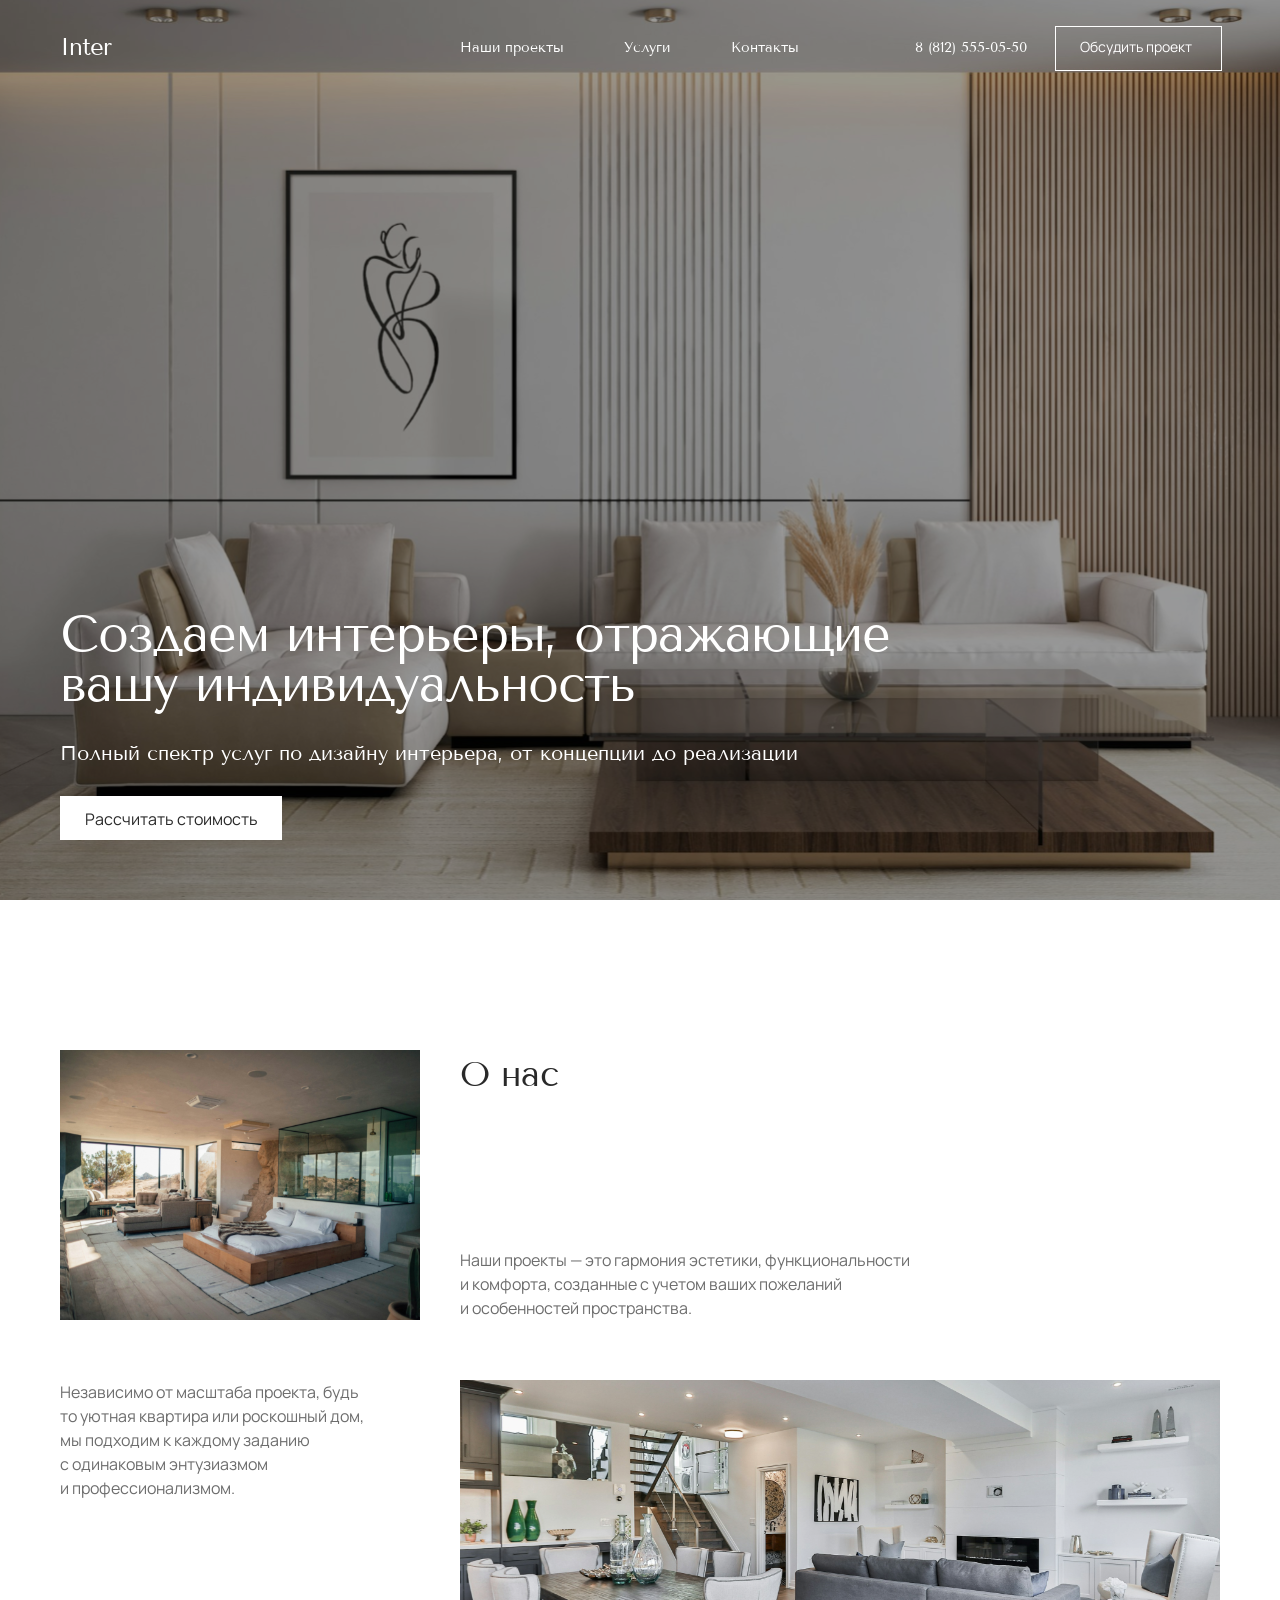
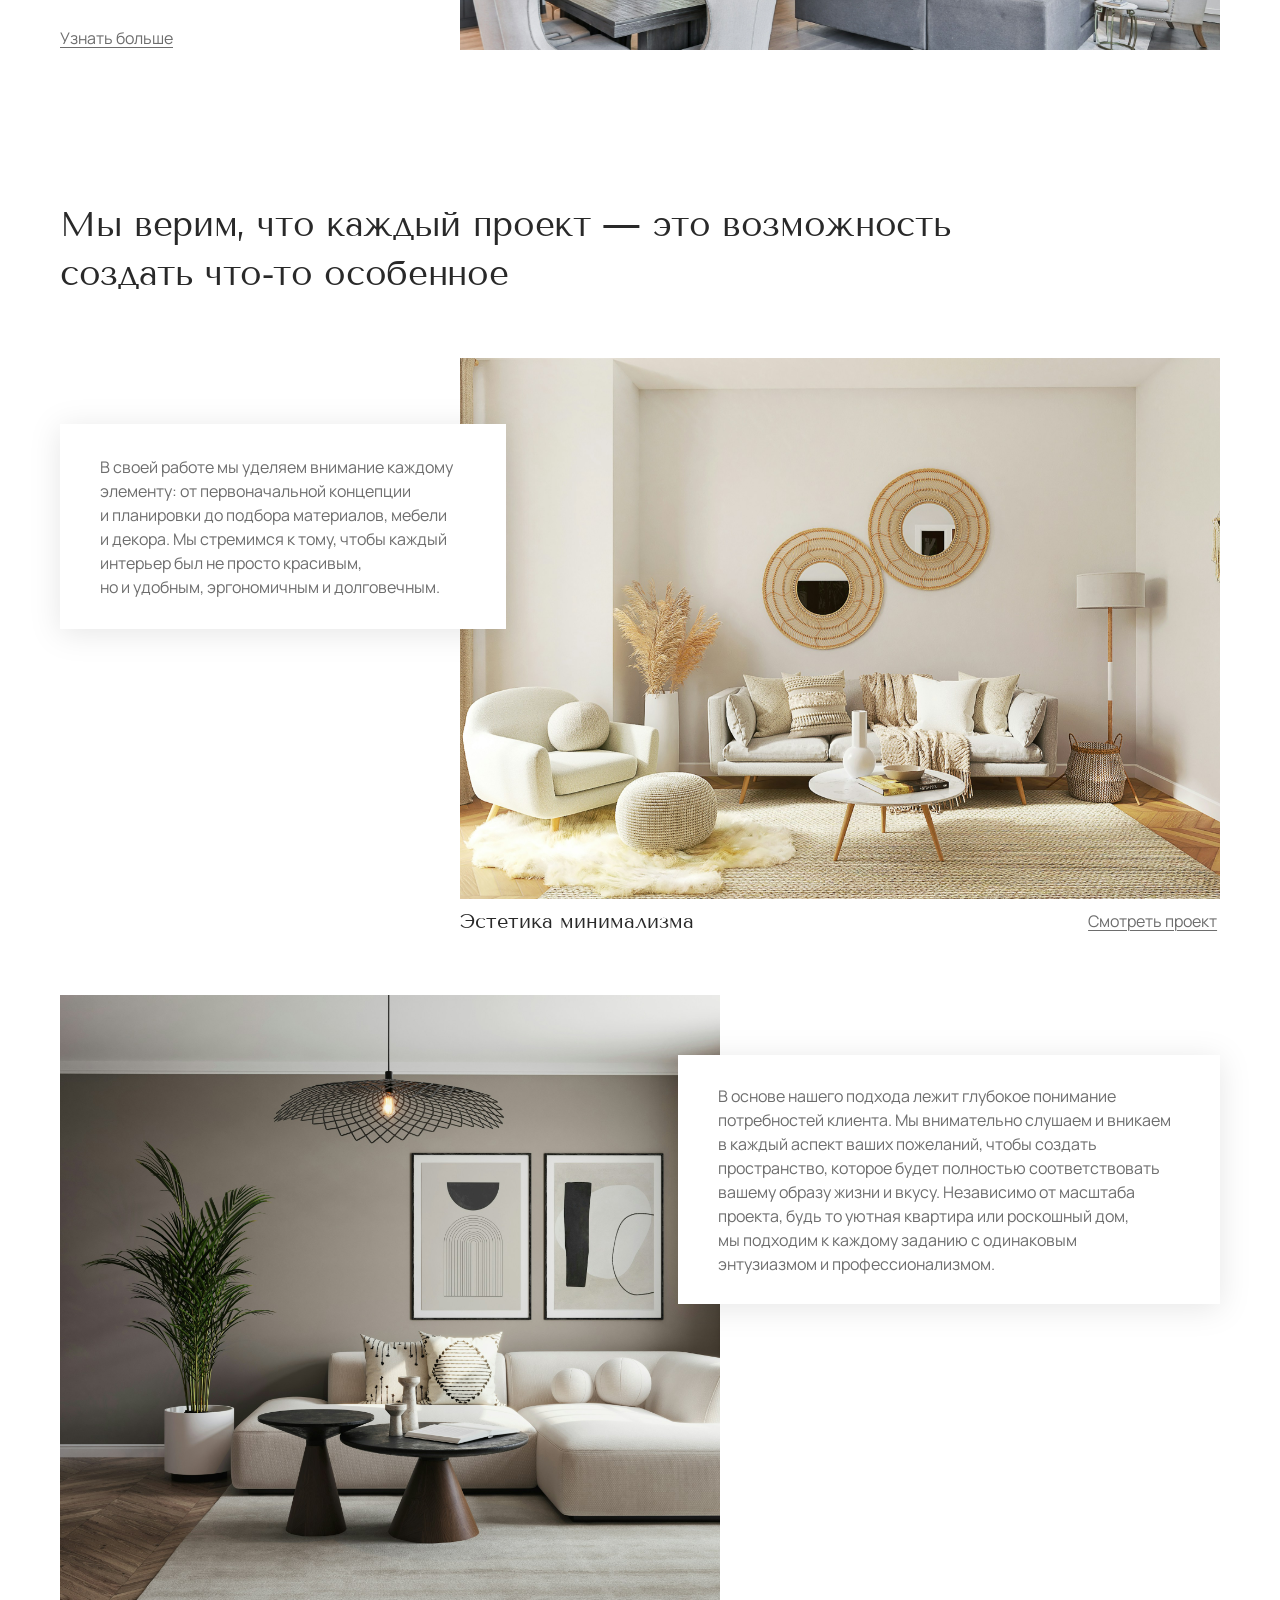
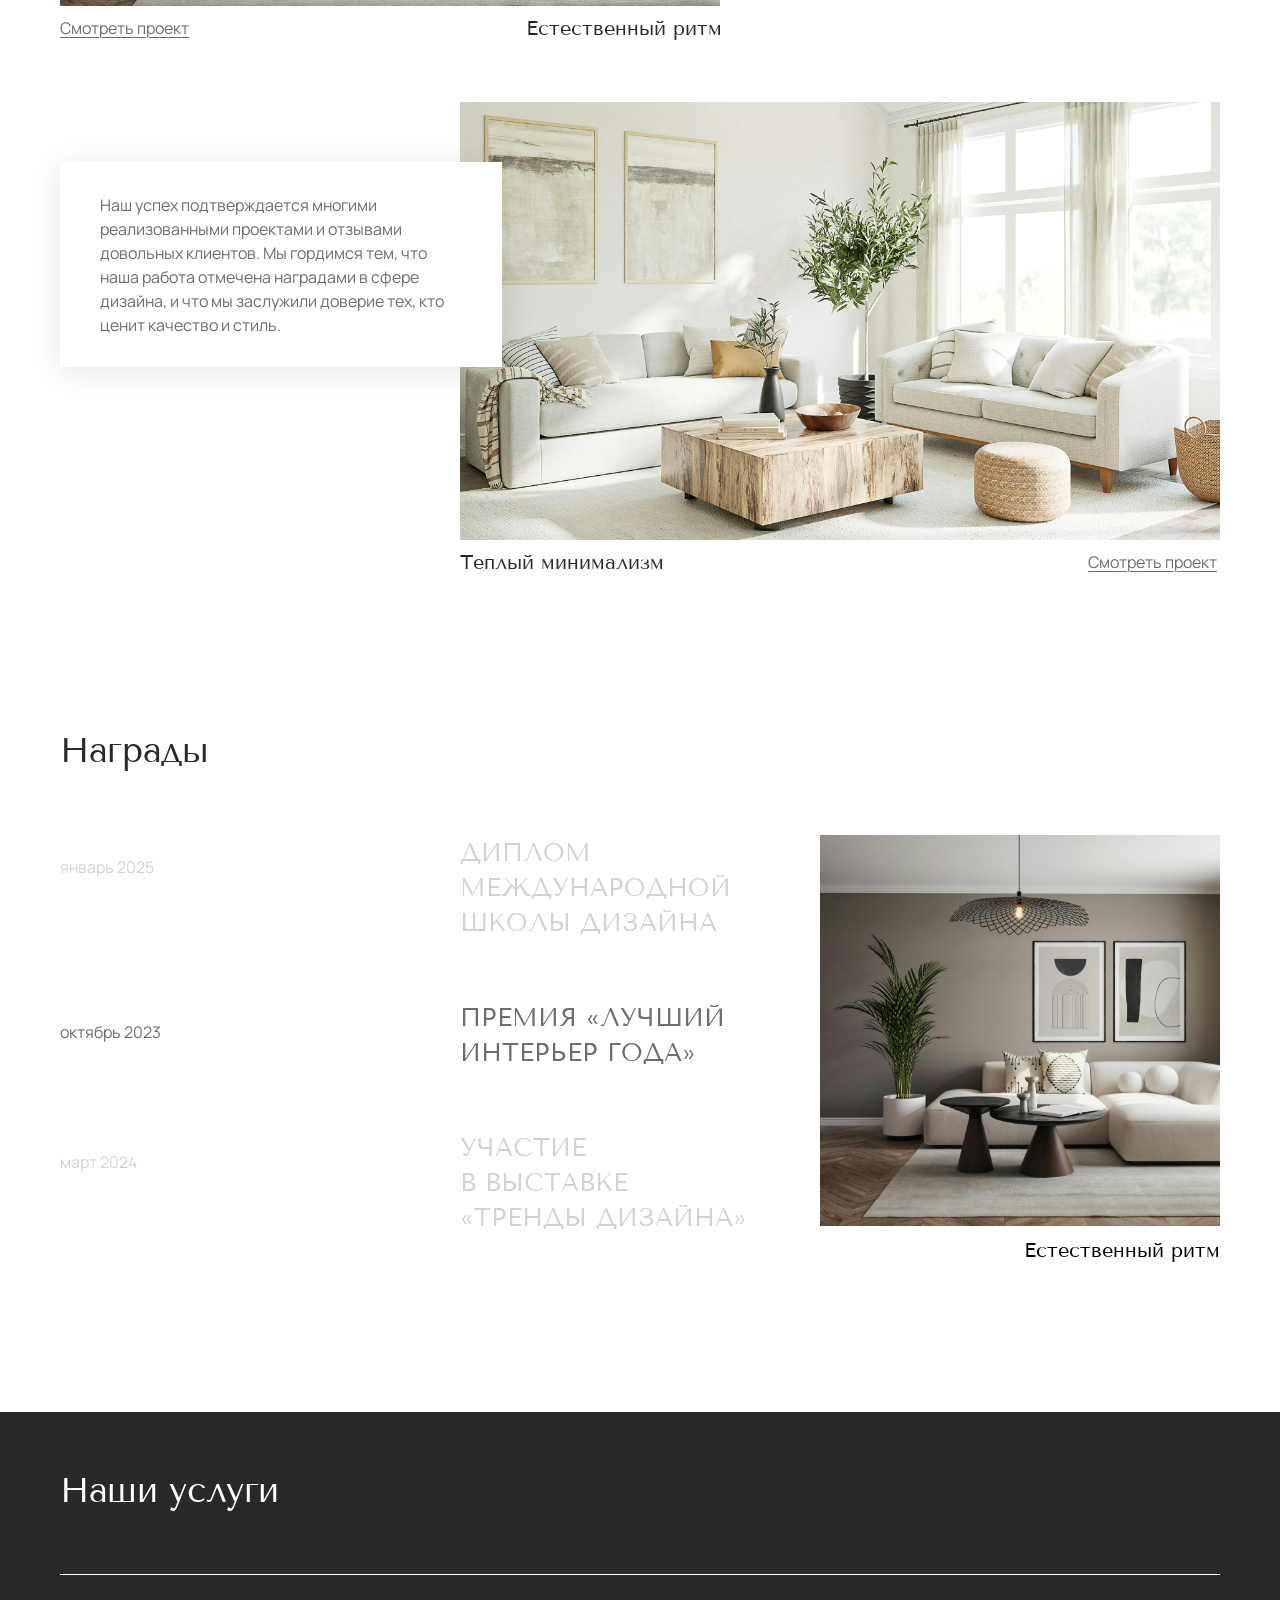
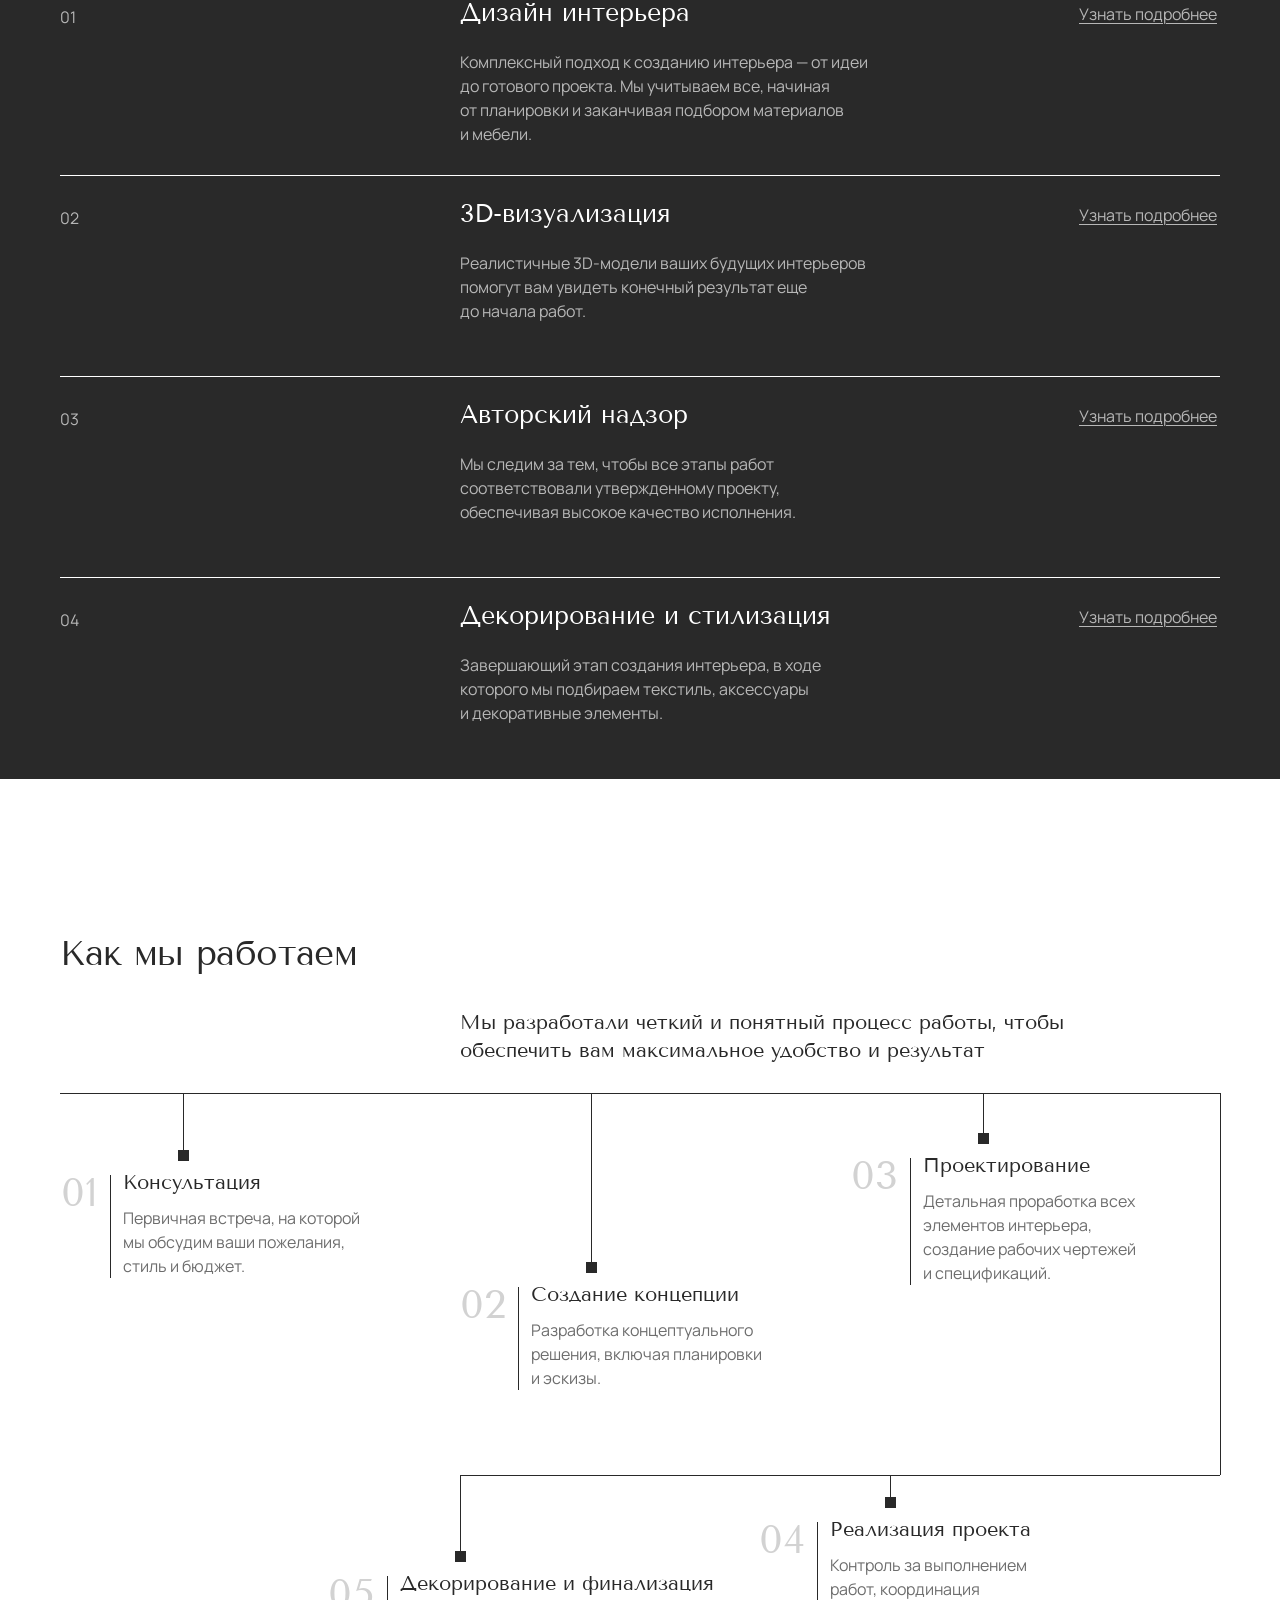
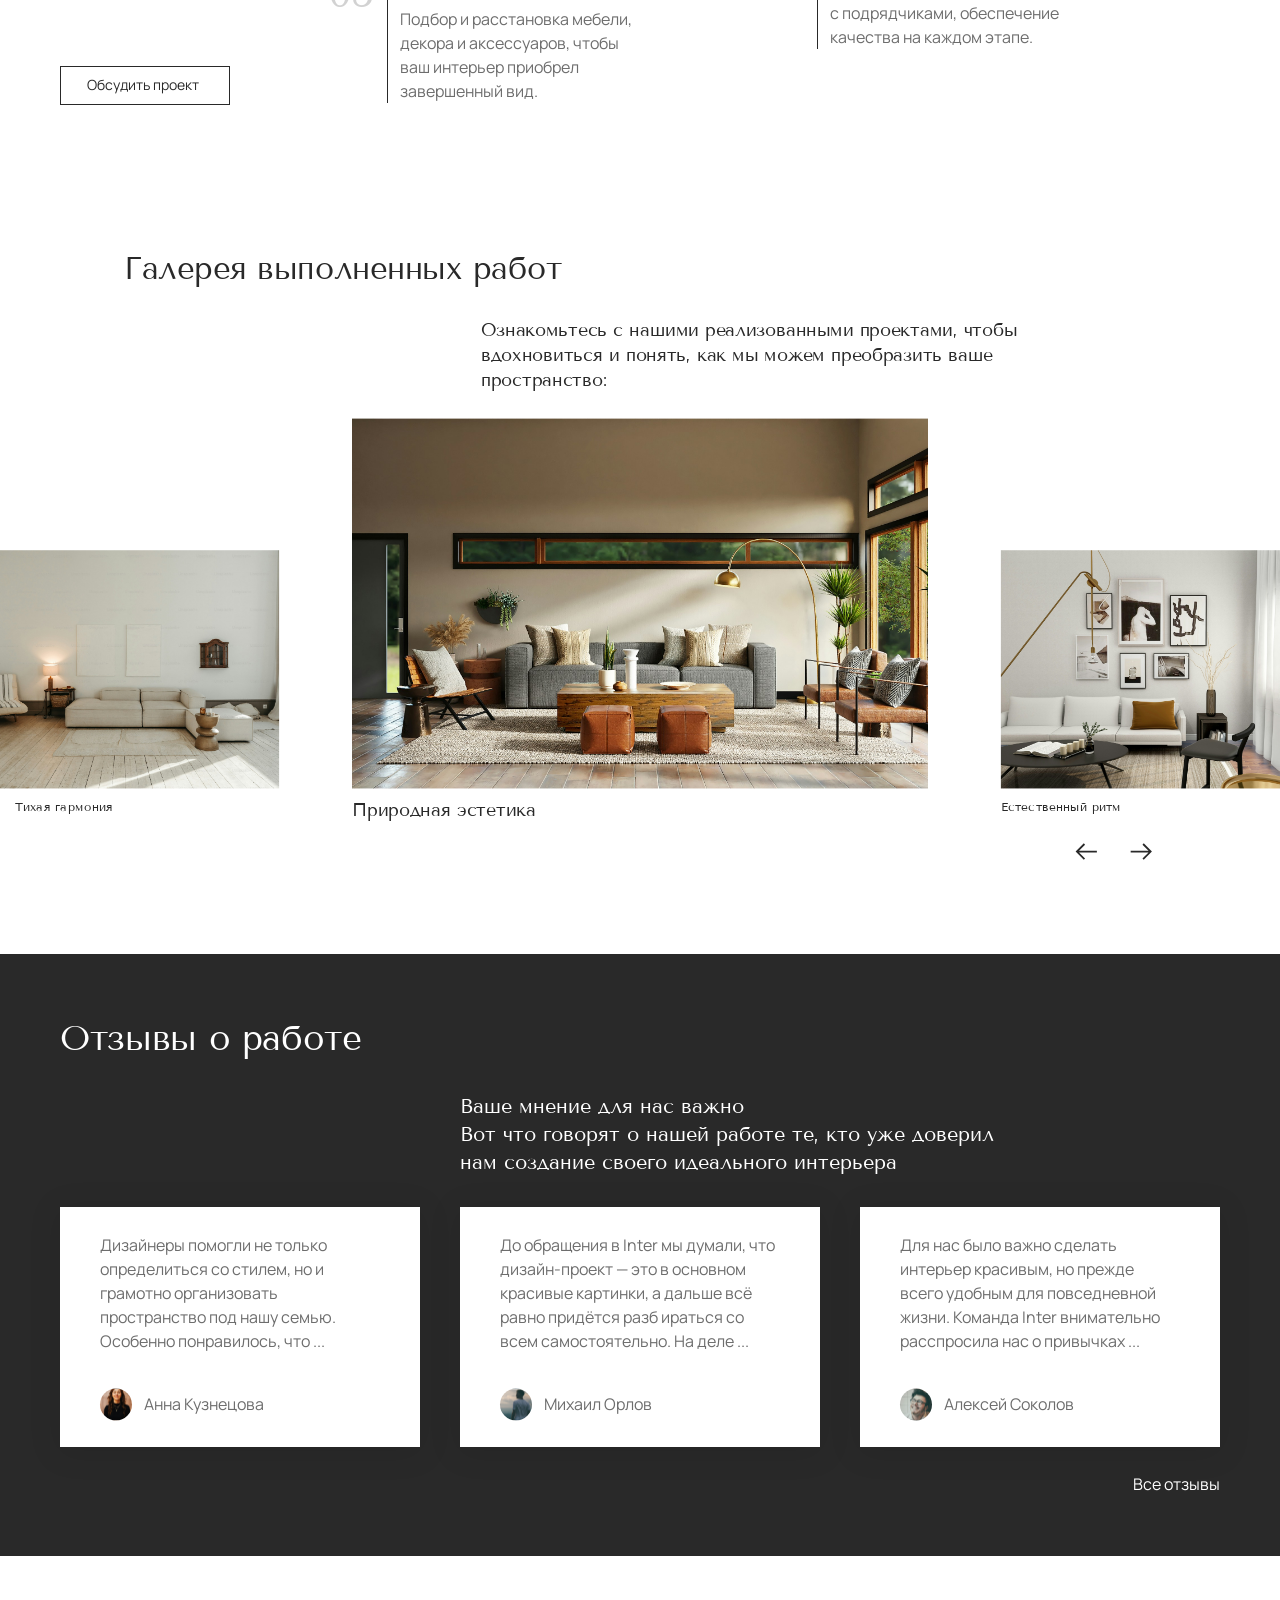
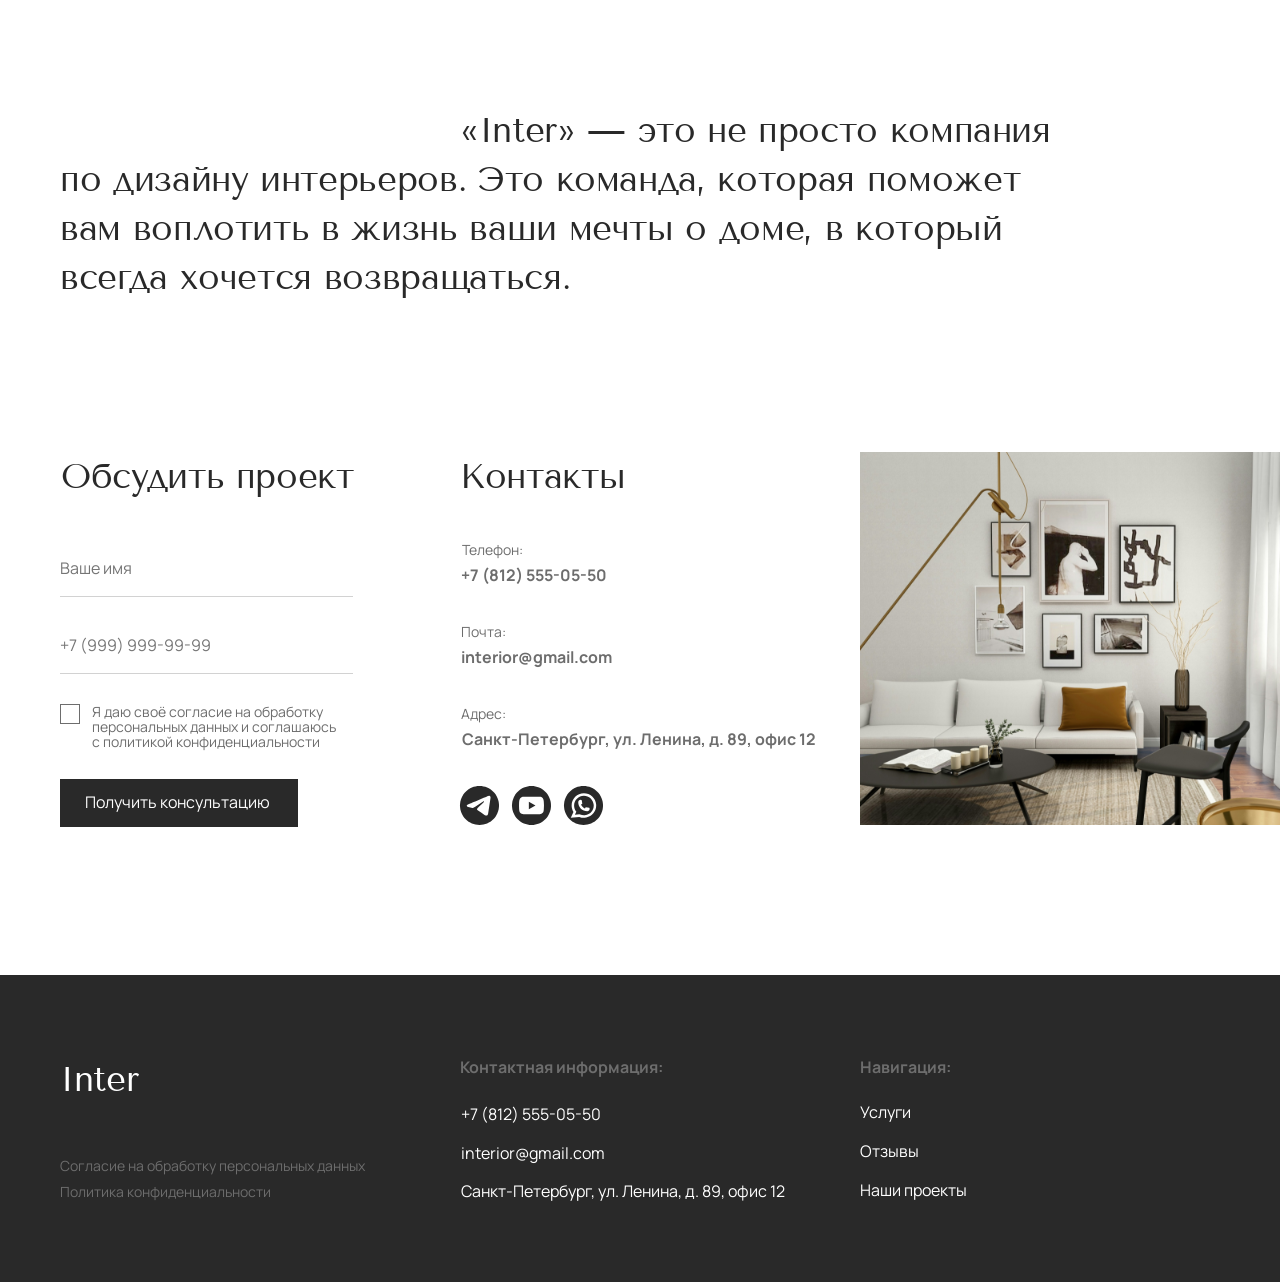
==== commit 1eec0ec6: "Polish gallery animation and compact navigation" ====
--- a/index.html
+++ b/index.html
@@ -1,2 +1,2 @@
-<!doctype html><html lang="ru"><head><meta charset="utf-8"><meta name="viewport" content="width=device-width,initial-scale=1"><title>Inter — дизайн интерьеров</title><meta name="description" content="Студия дизайна интерьеров Inter. От концепции до реализации."><link rel="stylesheet" href="style.css?v=3"></head><body><main><section id="hero" class="section hero" style="--section-height:750px"><div class="canvas"><object class="hero-photo" data="hero.svg" type="image/svg+xml" aria-hidden="true" tabindex="-1"></object><a class="copy hero-bottom hero-cta" style="left:165px;top:675.128px;font-family:'Manrope';font-size:16px;font-weight:400;color:#292929;letter-spacing:0em;--original-y:675.128px;" href="#contact"><span class="line" style="left:0px;top:0px">Рассчитать стоимость</span></a><h1 class="copy hero-bottom" style="left:140px;top:500.75px;font-family:'Tenor Sans';font-size:50px;font-weight:400;color:white;letter-spacing:-0.02em;--original-y:500.75px;"><span class="line" style="left:0px;top:0px">Создаем интерьеры, отражающие </span><span class="line" style="left:0px;top:50px">вашу индивидуальность</span></h1><p class="copy hero-bottom" style="left:140px;top:609.7px;font-family:'Tenor Sans';font-size:20px;font-weight:400;color:white;letter-spacing:0em;--original-y:609.7px;"><span class="line" style="left:0px;top:0px">Полный спектр услуг по дизайну интерьера, от концепции до реализации</span></p><p class="copy" style="left:140px;top:55.04px;font-family:'Tenor Sans';font-size:24px;font-weight:400;color:white;letter-spacing:-0.04em;"><span class="line" style="left:0px;top:0px">Inter</span></p><a class="copy" style="left:540px;top:51.69px;font-family:'Tenor Sans';font-size:14px;font-weight:400;color:white;letter-spacing:0em;" href="#projects"><span class="line" style="left:0px;top:0px">Наши проекты</span></a><a class="copy" style="left:704px;top:51.69px;font-family:'Tenor Sans';font-size:14px;font-weight:400;color:white;letter-spacing:0em;" href="#services"><span class="line" style="left:0px;top:0px">Услуги</span></a><a class="copy" style="left:811px;top:51.69px;font-family:'Tenor Sans';font-size:14px;font-weight:400;color:white;letter-spacing:0em;" href="#contact"><span class="line" style="left:0px;top:0px">Контакты </span></a><a class="copy" style="left:995px;top:51.69px;font-family:'Tenor Sans';font-size:14px;font-weight:400;color:white;letter-spacing:0em;" href="tel:+78125550550"><span class="line" style="left:0px;top:0px">8 (812) 555-05-50</span></a><a class="copy menu-cta" style="left:1160px;top:52.362px;font-family:'Manrope';font-size:14px;font-weight:400;color:white;letter-spacing:0em;" href="#contact"><span class="line" style="left:0px;top:0px">Обсудить проект</span></a></div></section><section id="about" class="section about" style="--section-height:900px"><div class="canvas"><object class="art" data="background.svg?v=3" style="top:-750px" type="image/svg+xml" aria-hidden="true" tabindex="-1"></object><p class="copy" style="left:540px;top:366.13px;font-family:'Manrope';font-size:16px;font-weight:400;color:#6D6D6D;letter-spacing:0em;"><span class="line" style="left:0px;top:0px">Наши проекты — это гармония эстетики, функциональности </span><span class="line" style="left:0px;top:24px">и комфорта, созданные с учетом ваших пожеланий </span><span class="line" style="left:0px;top:48px">и особенностей пространства.</span></p><h2 class="copy" style="left:540px;top:186.225px;font-family:'Tenor Sans';font-size:35px;font-weight:400;color:#292929;letter-spacing:-0.01em;"><span class="line" style="left:0px;top:0px">О нас</span></h2><p class="copy" style="left:140px;top:498.13px;font-family:'Manrope';font-size:16px;font-weight:400;color:#6D6D6D;letter-spacing:0em;"><span class="line" style="left:0px;top:0px">Независимо от масштаба проекта, будь </span><span class="line" style="left:0px;top:24px">то уютная квартира или роскошный дом, </span><span class="line" style="left:0px;top:48px">мы подходим к каждому заданию </span><span class="line" style="left:0px;top:72px">с одинаковым энтузиазмом </span><span class="line" style="left:0px;top:96px">и профессионализмом.</span></p><p class="copy underline" style="left:140px;top:744.13px;font-family:'Manrope';font-size:16px;font-weight:400;color:#6D6D6D;letter-spacing:0em;"><span class="line" style="left:0px;top:0px">Узнать больше</span></p></div></section><section id="projects" class="section projects" style="--section-height:2100px"><div class="canvas"><object class="art" data="background.svg?v=3" style="top:-1650px" type="image/svg+xml" aria-hidden="true" tabindex="-1"></object><h2 class="copy" style="left:140px;top:36.22px;font-family:'Tenor Sans';font-size:35px;font-weight:400;color:#292929;letter-spacing:-0.01em;"><span class="line" style="left:0px;top:0px">Мы верим, что каждый проект — это возможность </span><span class="line" style="left:0px;top:49px">создать что‑то особенное</span></h2><p class="copy" style="left:605.82px;top:1434.7px;font-family:'Tenor Sans';font-size:20px;font-weight:400;color:#292929;letter-spacing:0em;"><span class="line" style="left:0px;top:0px">Естественный ритм</span></p><p class="copy underline" style="left:140px;top:1434.13px;font-family:'Manrope';font-size:16px;font-weight:400;color:#6D6D6D;letter-spacing:0em;"><span class="line" style="left:0px;top:0px">Смотреть проект</span></p><p class="copy" style="left:798px;top:901.63px;font-family:'Manrope';font-size:16px;font-weight:400;color:#6D6D6D;letter-spacing:0em;"><span class="line" style="left:0px;top:0px">В основе нашего подхода лежит глубокое понимание </span><span class="line" style="left:0px;top:24px">потребностей клиента. Мы внимательно слушаем и вникаем </span><span class="line" style="left:0px;top:48px">в каждый аспект ваших пожеланий, чтобы создать </span><span class="line" style="left:0px;top:72px">пространство, которое будет полностью соответствовать </span><span class="line" style="left:0px;top:96px">вашему образу жизни и вкусу. Независимо от масштаба </span><span class="line" style="left:0px;top:120px">проекта, будь то уютная квартира или роскошный дом, </span><span class="line" style="left:0px;top:144px">мы подходим к каждому заданию с одинаковым </span><span class="line" style="left:0px;top:168px">энтузиазмом и профессионализмом.</span></p><p class="copy" style="left:540px;top:1968.7px;font-family:'Tenor Sans';font-size:20px;font-weight:400;color:#292929;letter-spacing:0em;"><span class="line" style="left:0px;top:0px">Теплый минимализм</span></p><p class="copy underline" style="left:1168.08px;top:1968.13px;font-family:'Manrope';font-size:16px;font-weight:400;color:#6D6D6D;letter-spacing:0em;"><span class="line" style="left:0px;top:0px">Смотреть проект</span></p><p class="copy" style="left:180px;top:1610.63px;font-family:'Manrope';font-size:16px;font-weight:400;color:#6D6D6D;letter-spacing:0em;"><span class="line" style="left:0px;top:0px">Наш успех подтверждается многими </span><span class="line" style="left:0px;top:24px">реализованными проектами и отзывами </span><span class="line" style="left:0px;top:48px">довольных клиентов. Мы гордимся тем, что </span><span class="line" style="left:0px;top:72px">наша работа отмечена наградами в сфере </span><span class="line" style="left:0px;top:96px">дизайна, и что мы заслужили доверие тех, кто </span><span class="line" style="left:0px;top:120px">ценит качество и стиль.</span></p><p class="copy underline" style="left:1168.08px;top:727.13px;font-family:'Manrope';font-size:16px;font-weight:400;color:#6D6D6D;letter-spacing:0em;"><span class="line" style="left:0px;top:0px">Смотреть проект</span></p><p class="copy" style="left:540px;top:727.7px;font-family:'Tenor Sans';font-size:20px;font-weight:400;color:#292929;letter-spacing:0em;"><span class="line" style="left:0px;top:0px">Эстетика минимализма</span></p><p class="copy" style="left:180px;top:272.63px;font-family:'Manrope';font-size:16px;font-weight:400;color:#6D6D6D;letter-spacing:0em;"><span class="line" style="left:0px;top:0px">В своей работе мы уделяем внимание каждому </span><span class="line" style="left:0px;top:24px">элементу: от первоначальной концепции </span><span class="line" style="left:0px;top:48px">и планировки до подбора материалов, мебели </span><span class="line" style="left:0px;top:72px">и декора. Мы стремимся к тому, чтобы каждый </span><span class="line" style="left:0px;top:96px">интерьер был не просто красивым, </span><span class="line" style="left:0px;top:120px">но и удобным, эргономичным и долговечным.</span></p></div></section><section id="awards" class="section awards" style="--section-height:712px"><div class="canvas"><object class="art" data="background.svg?v=3" style="top:-3750px" type="image/svg+xml" aria-hidden="true" tabindex="-1"></object><h2 class="copy" style="left:140px;top:62.22px;font-family:'Tenor Sans';font-size:35px;font-weight:400;color:#292929;letter-spacing:-0.01em;"><span class="line" style="left:0px;top:0px">Награды</span></h2><p class="copy" style="left:540px;top:160.88px;font-family:'Tenor Sans';font-size:25px;font-weight:400;color:#D2D2D2;letter-spacing:0em;"><span class="line" style="left:0px;top:0px">ДИПЛОМ </span><span class="line" style="left:0px;top:35px">МЕЖДУНАРОДНОЙ </span><span class="line" style="left:0px;top:70px">ШКОЛЫ ДИЗАЙНА</span></p><p class="copy" style="left:540px;top:325.88px;font-family:'Tenor Sans';font-size:25px;font-weight:400;color:#6D6D6D;letter-spacing:0em;"><span class="line" style="left:0px;top:0px">ПРЕМИЯ «ЛУЧШИЙ </span><span class="line" style="left:0px;top:35px">ИНТЕРЬЕР ГОДА»</span></p><p class="copy" style="left:540px;top:455.88px;font-family:'Tenor Sans';font-size:25px;font-weight:400;color:#D2D2D2;letter-spacing:0em;"><span class="line" style="left:0px;top:0px">УЧАСТИЕ </span><span class="line" style="left:0px;top:35px">В ВЫСТАВКЕ </span><span class="line" style="left:0px;top:70px">«ТРЕНДЫ ДИЗАЙНА»</span></p><p class="copy" style="left:140px;top:173.13px;font-family:'Manrope';font-size:16px;font-weight:400;color:#D2D2D2;letter-spacing:0em;"><span class="line" style="left:0px;top:0px">январь 2025  </span></p><p class="copy" style="left:140px;top:338.13px;font-family:'Manrope';font-size:16px;font-weight:400;color:#6D6D6D;letter-spacing:0em;"><span class="line" style="left:0px;top:0px">октябрь 2023  </span></p><p class="copy" style="left:140px;top:468.13px;font-family:'Manrope';font-size:16px;font-weight:400;color:#D2D2D2;letter-spacing:0em;"><span class="line" style="left:0px;top:0px">март 2024  </span></p><p class="copy" style="left:1105.82px;top:554.7px;font-family:'Tenor Sans';font-size:20px;font-weight:400;color:#292929;letter-spacing:0em;"><span class="line" style="left:0px;top:0px">Естественный ритм</span></p></div></section><section id="services" class="section services" style="--section-height:967px"><div class="canvas"><object class="art" data="background.svg?v=3" style="top:-4462px" type="image/svg+xml" aria-hidden="true" tabindex="-1"></object><h2 class="copy" style="left:140px;top:90.22px;font-family:'Tenor Sans';font-size:35px;font-weight:400;color:white;letter-spacing:-0.01em;"><span class="line" style="left:0px;top:0px">Наши услуги</span></h2><p class="copy" style="left:540px;top:859.13px;font-family:'Manrope';font-size:16px;font-weight:400;color:#B7B7B7;letter-spacing:0em;"><span class="line" style="left:0px;top:0px">Завершающий этап создания интерьера, в ходе </span><span class="line" style="left:0px;top:24px">которого мы подбираем текстиль, аксессуары </span><span class="line" style="left:0px;top:48px">и декоративные элементы.</span></p><p class="copy" style="left:540px;top:811.88px;font-family:'Tenor Sans';font-size:25px;font-weight:400;color:white;letter-spacing:0em;"><span class="line" style="left:0px;top:0px">Декорирование и стилизация</span></p><p class="copy underline" style="left:1159px;top:811.13px;font-family:'Manrope';font-size:16px;font-weight:400;color:#B7B7B7;letter-spacing:0em;"><span class="line" style="left:0px;top:0px">Узнать подробнее</span></p><p class="copy" style="left:140px;top:814.13px;font-family:'Manrope';font-size:16px;font-weight:400;color:#B7B7B7;letter-spacing:0em;"><span class="line" style="left:0px;top:0px">04</span></p><p class="copy" style="left:140px;top:613.13px;font-family:'Manrope';font-size:16px;font-weight:400;color:#B7B7B7;letter-spacing:0em;"><span class="line" style="left:0px;top:0px">03</span></p><p class="copy" style="left:540px;top:658.13px;font-family:'Manrope';font-size:16px;font-weight:400;color:#B7B7B7;letter-spacing:0em;"><span class="line" style="left:0px;top:0px">Мы следим за тем, чтобы все этапы работ </span><span class="line" style="left:0px;top:24px">соответствовали утвержденному проекту, </span><span class="line" style="left:0px;top:48px">обеспечивая высокое качество исполнения.</span></p><p class="copy" style="left:540px;top:610.88px;font-family:'Tenor Sans';font-size:25px;font-weight:400;color:white;letter-spacing:0em;"><span class="line" style="left:0px;top:0px">Авторский надзор</span></p><p class="copy underline" style="left:1159px;top:610.13px;font-family:'Manrope';font-size:16px;font-weight:400;color:#B7B7B7;letter-spacing:0em;"><span class="line" style="left:0px;top:0px">Узнать подробнее</span></p><p class="copy" style="left:140px;top:412.13px;font-family:'Manrope';font-size:16px;font-weight:400;color:#B7B7B7;letter-spacing:0em;"><span class="line" style="left:0px;top:0px">02</span></p><p class="copy" style="left:540px;top:457.13px;font-family:'Manrope';font-size:16px;font-weight:400;color:#B7B7B7;letter-spacing:0em;"><span class="line" style="left:0px;top:0px">Реалистичные 3D-модели ваших будущих интерьеров </span><span class="line" style="left:0px;top:24px">помогут вам увидеть конечный результат еще </span><span class="line" style="left:0px;top:48px">до начала работ.</span></p><p class="copy" style="left:540px;top:409.88px;font-family:'Tenor Sans';font-size:25px;font-weight:400;color:white;letter-spacing:0em;"><span class="line" style="left:0px;top:0px">3D-визуализация</span></p><p class="copy underline" style="left:1159px;top:409.13px;font-family:'Manrope';font-size:16px;font-weight:400;color:#B7B7B7;letter-spacing:0em;"><span class="line" style="left:0px;top:0px">Узнать подробнее</span></p><p class="copy" style="left:540px;top:208.88px;font-family:'Tenor Sans';font-size:25px;font-weight:400;color:white;letter-spacing:0em;"><span class="line" style="left:0px;top:0px">Дизайн интерьера</span></p><p class="copy" style="left:140px;top:211.13px;font-family:'Manrope';font-size:16px;font-weight:400;color:#B7B7B7;letter-spacing:0em;"><span class="line" style="left:0px;top:0px">01</span></p><p class="copy" style="left:540px;top:256.13px;font-family:'Manrope';font-size:16px;font-weight:400;color:#B7B7B7;letter-spacing:0em;"><span class="line" style="left:0px;top:0px">Комплексный подход к созданию интерьера — от идеи </span><span class="line" style="left:0px;top:24px">до готового проекта. Мы учитываем все, начиная </span><span class="line" style="left:0px;top:48px">от планировки и заканчивая подбором материалов </span><span class="line" style="left:0px;top:72px">и мебели. </span></p><p class="copy underline" style="left:1159px;top:208.13px;font-family:'Manrope';font-size:16px;font-weight:400;color:#B7B7B7;letter-spacing:0em;"><span class="line" style="left:0px;top:0px">Узнать подробнее</span></p></div></section><section id="process" class="section process" style="--section-height:1021px"><div class="canvas"><object class="art" data="background.svg?v=3" style="top:-5429px" type="image/svg+xml" aria-hidden="true" tabindex="-1"></object><h2 class="copy" style="left:140px;top:186.22px;font-family:'Tenor Sans';font-size:35px;font-weight:400;color:#292929;letter-spacing:-0.01em;"><span class="line" style="left:0px;top:0px">Как мы работаем</span></h2><p class="copy" style="left:540px;top:249.7px;font-family:'Tenor Sans';font-size:20px;font-weight:400;color:#292929;letter-spacing:0em;"><span class="line" style="left:0px;top:0px">Мы разработали четкий и понятный процесс работы, чтобы </span><span class="line" style="left:0px;top:28px">обеспечить вам максимальное удобство и результат</span></p><p class="copy" style="left:203px;top:445.13px;font-family:'Manrope';font-size:16px;font-weight:400;color:#6D6D6D;letter-spacing:0em;"><span class="line" style="left:0px;top:0px">Первичная встреча, на которой </span><span class="line" style="left:0px;top:24px">мы обсудим ваши пожелания, </span><span class="line" style="left:0px;top:48px">стиль и бюджет.</span></p><p class="copy" style="left:203px;top:409.7px;font-family:'Tenor Sans';font-size:20px;font-weight:400;color:#292929;letter-spacing:0em;"><span class="line" style="left:0px;top:0px">Консультация</span></p><p class="copy" style="left:141px;top:427.4px;font-family:'Tenor Sans';font-size:40px;font-weight:400;color:#D2D2D2;letter-spacing:0em;"><span class="line" style="left:0px;top:0px">01</span></p><p class="copy" style="left:611px;top:557.13px;font-family:'Manrope';font-size:16px;font-weight:400;color:#6D6D6D;letter-spacing:0em;"><span class="line" style="left:0px;top:0px">Разработка концептуального </span><span class="line" style="left:0px;top:24px">решения, включая планировки </span><span class="line" style="left:0px;top:48px">и эскизы.</span></p><p class="copy" style="left:611px;top:521.7px;font-family:'Tenor Sans';font-size:20px;font-weight:400;color:#292929;letter-spacing:0em;"><span class="line" style="left:0px;top:0px">Создание концепции</span></p><p class="copy" style="left:540px;top:539.4px;font-family:'Tenor Sans';font-size:40px;font-weight:400;color:#D2D2D2;letter-spacing:0em;"><span class="line" style="left:0px;top:0px">02</span></p><p class="copy" style="left:1003px;top:428.13px;font-family:'Manrope';font-size:16px;font-weight:400;color:#6D6D6D;letter-spacing:0em;"><span class="line" style="left:0px;top:0px">Детальная проработка всех </span><span class="line" style="left:0px;top:24px">элементов интерьера, </span><span class="line" style="left:0px;top:48px">создание рабочих чертежей </span><span class="line" style="left:0px;top:72px">и спецификаций.</span></p><p class="copy" style="left:1003px;top:392.7px;font-family:'Tenor Sans';font-size:20px;font-weight:400;color:#292929;letter-spacing:0em;"><span class="line" style="left:0px;top:0px">Проектирование</span></p><p class="copy" style="left:931px;top:410.4px;font-family:'Tenor Sans';font-size:40px;font-weight:400;color:#D2D2D2;letter-spacing:0em;"><span class="line" style="left:0px;top:0px">03</span></p><p class="copy" style="left:910px;top:792.13px;font-family:'Manrope';font-size:16px;font-weight:400;color:#6D6D6D;letter-spacing:0em;"><span class="line" style="left:0px;top:0px">Контроль за выполнением </span><span class="line" style="left:0px;top:24px">работ, координация </span><span class="line" style="left:0px;top:48px">с подрядчиками, обеспечение </span><span class="line" style="left:0px;top:72px">качества на каждом этапе.</span></p><p class="copy" style="left:910px;top:756.7px;font-family:'Tenor Sans';font-size:20px;font-weight:400;color:#292929;letter-spacing:0em;"><span class="line" style="left:0px;top:0px">Реализация проекта</span></p><p class="copy" style="left:839px;top:774.4px;font-family:'Tenor Sans';font-size:40px;font-weight:400;color:#D2D2D2;letter-spacing:0em;"><span class="line" style="left:0px;top:0px">04</span></p><p class="copy" style="left:480px;top:846.13px;font-family:'Manrope';font-size:16px;font-weight:400;color:#6D6D6D;letter-spacing:0em;"><span class="line" style="left:0px;top:0px">Подбор и расстановка мебели, </span><span class="line" style="left:0px;top:24px">декора и аксессуаров, чтобы </span><span class="line" style="left:0px;top:48px">ваш интерьер приобрел </span><span class="line" style="left:0px;top:72px">завершенный вид.</span></p><p class="copy" style="left:480px;top:810.7px;font-family:'Tenor Sans';font-size:20px;font-weight:400;color:#292929;letter-spacing:0em;"><span class="line" style="left:0px;top:0px">Декорирование и финализация</span></p><p class="copy" style="left:408px;top:828.4px;font-family:'Tenor Sans';font-size:40px;font-weight:400;color:#D2D2D2;letter-spacing:0em;"><span class="line" style="left:0px;top:0px">05</span></p><a class="copy" style="left:167px;top:910.86px;font-family:'Manrope';font-size:14px;font-weight:400;color:#292929;letter-spacing:0em;" href="#contact"><span class="line" style="left:0px;top:0px">Обсудить проект</span></a></div></section><section id="gallery" class="section gallery" style="--section-height:848px"><div class="canvas"><object class="art" data="background.svg?v=3" style="top:-6450px" type="image/svg+xml" aria-hidden="true" tabindex="-1"></object><h2 class="copy" style="left:140px;top:89.22px;font-family:'Tenor Sans';font-size:35px;font-weight:400;color:#292929;letter-spacing:-0.01em;"><span class="line" style="left:0px;top:0px">Галерея выполненных работ</span></h2><p class="copy" style="left:541px;top:152.7px;font-family:'Tenor Sans';font-size:20px;font-weight:400;color:#292929;letter-spacing:0em;"><span class="line" style="left:0px;top:0px">Ознакомьтесь с нашими реализованными проектами, чтобы </span><span class="line" style="left:0px;top:28px">вдохновиться и понять, как мы можем преобразить ваше </span><span class="line" style="left:0px;top:56px">пространство:</span></p><p class="copy" style="left:396px;top:690.7px;font-family:'Tenor Sans';font-size:20px;font-weight:400;color:#292929;letter-spacing:0em;"><span class="line" style="left:0px;top:0px">Природная эстетика</span></p><p class="copy" style="left:1126px;top:681.69px;font-family:'Tenor Sans';font-size:14px;font-weight:400;color:#292929;letter-spacing:0em;"><span class="line" style="left:0px;top:0px">Естественный ритм</span></p><p class="copy" style="left:992px;top:690.13px;font-family:'Manrope';font-size:16px;font-weight:400;color:#6D6D6D;letter-spacing:0em;"><span class="line" style="left:0px;top:0px">226 м</span></p><p class="copy" style="left:1034.44px;top:690.13px;font-family:'Manrope';font-size:16px;font-weight:400;color:#6D6D6D;letter-spacing:0em;"><span class="line" style="left:0px;top:0px">²</span></p><p class="copy" style="left:298.195px;top:682.6px;font-family:'Manrope';font-size:12px;font-weight:400;color:#6D6D6D;letter-spacing:0em;"><span class="line" style="left:0px;top:0px">²</span></p><p class="copy" style="left:269.719px;top:682.6px;font-family:'Manrope';font-size:12px;font-weight:400;color:#6D6D6D;letter-spacing:0em;"><span class="line" style="left:0px;top:0px">147 м</span></p></div></section><section id="reviews" class="section reviews" style="--section-height:602px"><div class="canvas"><object class="art" data="background.svg?v=3" style="top:-7298px" type="image/svg+xml" aria-hidden="true" tabindex="-1"></object><h2 class="copy" style="left:140px;top:96.22px;font-family:'Tenor Sans';font-size:35px;font-weight:400;color:white;letter-spacing:-0.01em;"><span class="line" style="left:0px;top:0px">Отзывы о работе</span></h2><p class="copy" style="left:540px;top:159.7px;font-family:'Tenor Sans';font-size:20px;font-weight:400;color:white;letter-spacing:0em;"><span class="line" style="left:0px;top:0px">Ваше мнение для нас важно -</span><span class="line" style="left:0px;top:28px">Вот что говорят о нашей работе те, кто уже доверил </span><span class="line" style="left:0px;top:56px">нам создание своего идеального интерьера</span></p><p class="copy" style="left:180px;top:297.63px;font-family:'Manrope';font-size:16px;font-weight:400;color:#6D6D6D;letter-spacing:0em;"><span class="line" style="left:0px;top:0px">Дизайнеры помогли не только </span><span class="line" style="left:0px;top:24px">определиться со стилем, но и </span><span class="line" style="left:0px;top:48px">грамотно организовать </span><span class="line" style="left:0px;top:72px">пространство под нашу семью. </span><span class="line" style="left:0px;top:96px">Особенно понравилось, что ...</span></p><p class="copy" style="left:224px;top:456.63px;font-family:'Manrope';font-size:16px;font-weight:400;color:#6D6D6D;letter-spacing:0em;"><span class="line" style="left:0px;top:0px">Анна Кузнецова</span></p><p class="copy" style="left:580px;top:297.63px;font-family:'Manrope';font-size:16px;font-weight:400;color:#6D6D6D;letter-spacing:0em;"><span class="line" style="left:0px;top:0px">До обращения в Inter мы думали, что </span><span class="line" style="left:0px;top:24px">дизайн-проект — это в основном </span><span class="line" style="left:0px;top:48px">красивые картинки, а дальше всё </span><span class="line" style="left:0px;top:72px">равно придётся разб ираться со </span><span class="line" style="left:0px;top:96px">всем самостоятельно. На деле ...</span></p><p class="copy" style="left:624px;top:456.63px;font-family:'Manrope';font-size:16px;font-weight:400;color:#6D6D6D;letter-spacing:0em;"><span class="line" style="left:0px;top:0px">Михаил Орлов</span></p><p class="copy" style="left:980px;top:297.63px;font-family:'Manrope';font-size:16px;font-weight:400;color:#6D6D6D;letter-spacing:0em;"><span class="line" style="left:0px;top:0px">Для нас было важно сделать </span><span class="line" style="left:0px;top:24px">интерьер красивым, но прежде </span><span class="line" style="left:0px;top:48px">всего удобным для повседневной </span><span class="line" style="left:0px;top:72px">жизни. Команда Inter внимательно </span><span class="line" style="left:0px;top:96px">расспросила нас о привычках ...</span></p><p class="copy" style="left:1024px;top:456.63px;font-family:'Manrope';font-size:16px;font-weight:400;color:#6D6D6D;letter-spacing:0em;"><span class="line" style="left:0px;top:0px">Алексей Соколов</span></p><p class="copy" style="left:1213.07px;top:536.13px;font-family:'Manrope';font-size:16px;font-weight:400;color:white;letter-spacing:0em;"><span class="line" style="left:0px;top:0px">Все отзывы</span></p></div></section><section id="contact" class="section contact" style="--section-height:1019px"><div class="canvas"><object class="art" data="background.svg?v=3" style="top:-7900px" type="image/svg+xml" aria-hidden="true" tabindex="-1"></object><a class="copy" style="left:541px;top:625.13px;font-family:'Manrope';font-size:16px;font-weight:bold;color:#6D6D6D;letter-spacing:0em;" href="tel:+78125550550"><span class="line" style="left:0px;top:0px">+7 (812) 555-05-50</span></a><p class="copy" style="left:542px;top:599.36px;font-family:'Manrope';font-size:14px;font-weight:400;color:#6D6D6D;letter-spacing:0em;"><span class="line" style="left:0px;top:0px">Телефон:</span></p><p class="copy" style="left:541px;top:681.36px;font-family:'Manrope';font-size:14px;font-weight:400;color:#6D6D6D;letter-spacing:0em;"><span class="line" style="left:0px;top:0px">Почта:</span></p><a class="copy" style="left:541px;top:707.13px;font-family:'Manrope';font-size:16px;font-weight:bold;color:#6D6D6D;letter-spacing:0em;" href="mailto:interior@gmail.com"><span class="line" style="left:0px;top:0px">interior@gmail.com</span></a><p class="copy" style="left:541px;top:763.36px;font-family:'Manrope';font-size:14px;font-weight:400;color:#6D6D6D;letter-spacing:0em;"><span class="line" style="left:0px;top:0px">Адрес:</span></p><p class="copy" style="left:542px;top:789.13px;font-family:'Manrope';font-size:16px;font-weight:bold;color:#6D6D6D;letter-spacing:0em;"><span class="line" style="left:0px;top:0px">Санкт-Петербург, ул. Ленина, д. 89, офис 12</span></p><h2 class="copy" style="left:540px;top:532.22px;font-family:'Tenor Sans';font-size:35px;font-weight:400;color:#292929;letter-spacing:-0.01em;"><span class="line" style="left:0px;top:0px">Контакты</span></h2><h2 class="copy" style="left:141px;top:532.22px;font-family:'Tenor Sans';font-size:35px;font-weight:400;color:#292929;letter-spacing:-0.01em;"><span class="line" style="left:0px;top:0px">Обсудить проект</span></h2><p class="copy" style="left:172px;top:760.86px;font-family:'Manrope';font-size:14px;font-weight:400;color:#6D6D6D;letter-spacing:0em;"><span class="line" style="left:0px;top:0px">Я даю своё согласие на обработку </span><span class="line" style="left:0px;top:15px">персональных данных и соглашаюсь </span><span class="line" style="left:0px;top:30px">с политикой конфиденциальности</span></p><p class="copy" style="left:165px;top:852.13px;font-family:'Manrope';font-size:16px;font-weight:400;color:white;letter-spacing:0em;"><span class="line" style="left:0px;top:0px">Получить консультацию</span></p><h2 class="copy" style="left:140px;top:186.22px;font-family:'Tenor Sans';font-size:35px;font-weight:400;color:#292929;letter-spacing:-0.01em;"><span class="line" style="left:400px;top:0px">«Inter» — это не просто компания </span><span class="line" style="left:0px;top:49px">по дизайну интерьеров. Это команда, которая поможет </span><span class="line" style="left:0px;top:98.01px">вам воплотить в жизнь ваши мечты о доме, в который </span><span class="line" style="left:0px;top:147.01px">всегда хочется возвращаться. </span></h2><input class="field name" aria-label="Ваше имя" placeholder="Ваше имя"><input class="field phone" aria-label="Телефон" placeholder="+7 (999) 999-9999" type="tel"><input class="consent" type="checkbox" aria-label="Согласие на обработку персональных данных"></div></section><section id="footer" class="section footer" style="--section-height:307px"><div class="canvas"><object class="art" data="background.svg?v=3" style="top:-8919px" type="image/svg+xml" aria-hidden="true" tabindex="-1"></object><h2 class="copy" style="left:140px;top:116.22px;font-family:'Tenor Sans';font-size:35px;font-weight:400;color:white;letter-spacing:-0.01em;"><span class="line" style="left:0px;top:0px">Inter</span></h2><a class="copy" style="left:541px;top:145.13px;font-family:'Manrope';font-size:16px;font-weight:400;color:white;letter-spacing:0em;" href="tel:+78125550550"><span class="line" style="left:0px;top:0px">+7 (812) 555-05-50</span></a><p class="copy" style="left:541px;top:222.13px;font-family:'Manrope';font-size:16px;font-weight:400;color:white;letter-spacing:0em;"><span class="line" style="left:0px;top:0px">Санкт-Петербург, ул. Ленина, д. 89, офис 12</span></p><a class="copy" style="left:541px;top:184.13px;font-family:'Manrope';font-size:16px;font-weight:400;color:white;letter-spacing:0em;" href="mailto:interior@gmail.com"><span class="line" style="left:0px;top:0px">interior@gmail.com</span></a><p class="copy" style="left:940px;top:98.13px;font-family:'Manrope';font-size:16px;font-weight:bold;color:#6D6D6D;letter-spacing:0em;"><span class="line" style="left:0px;top:0px">Навигация:</span></p><p class="copy" style="left:540px;top:98.13px;font-family:'Manrope';font-size:16px;font-weight:bold;color:#6D6D6D;letter-spacing:0em;"><span class="line" style="left:0px;top:0px">Контактная информация:</span></p><a class="copy" style="left:940px;top:221.13px;font-family:'Manrope';font-size:16px;font-weight:400;color:white;letter-spacing:0em;" href="#projects"><span class="line" style="left:0px;top:0px">Наши проекты</span></a><a class="copy" style="left:940px;top:143.13px;font-family:'Manrope';font-size:16px;font-weight:400;color:white;letter-spacing:0em;" href="#services"><span class="line" style="left:0px;top:0px">Услуги</span></a><a class="copy" style="left:940px;top:182.13px;font-family:'Manrope';font-size:16px;font-weight:400;color:white;letter-spacing:0em;" href="#reviews"><span class="line" style="left:0px;top:0px">Отзывы </span></a><p class="copy" style="left:140px;top:196.36px;font-family:'Manrope';font-size:14px;font-weight:400;color:#6D6D6D;letter-spacing:0em;"><span class="line" style="left:0px;top:0px">Согласие на обработку персональных данных</span></p><p class="copy" style="left:140px;top:222.36px;font-family:'Manrope';font-size:14px;font-weight:400;color:#6D6D6D;letter-spacing:0em;"><span class="line" style="left:0px;top:0px">Политика конфиденциальности</span></p></div></section></main><script src="main.js?v=3"></script></body></html>+<!doctype html><html lang="ru"><head><meta charset="utf-8"><meta name="viewport" content="width=device-width,initial-scale=1"><title>Inter — дизайн интерьеров</title><meta name="description" content="Студия дизайна интерьеров Inter. От концепции до реализации."><link rel="stylesheet" href="style.css?v=4"></head><body><main><section id="hero" class="section hero" style="--section-height:750px"><div class="canvas"><object class="hero-photo" data="hero.svg" type="image/svg+xml" aria-hidden="true" tabindex="-1"></object><a class="copy hero-bottom hero-cta" style="left:165px;top:675.128px;font-family:'Manrope';font-size:16px;font-weight:400;color:#292929;letter-spacing:0em;--original-y:675.128px;" href="#contact"><span class="line" style="left:0px;top:0px">Рассчитать стоимость</span></a><h1 class="copy hero-bottom" style="left:140px;top:500.75px;font-family:'Tenor Sans';font-size:50px;font-weight:400;color:white;letter-spacing:-0.02em;--original-y:500.75px;"><span class="line" style="left:0px;top:0px">Создаем интерьеры, отражающие </span><span class="line" style="left:0px;top:50px">вашу индивидуальность</span></h1><p class="copy hero-bottom" style="left:140px;top:609.7px;font-family:'Tenor Sans';font-size:20px;font-weight:400;color:white;letter-spacing:0em;--original-y:609.7px;"><span class="line" style="left:0px;top:0px">Полный спектр услуг по дизайну интерьера, от концепции до реализации</span></p><p class="copy" style="left:140px;top:55.04px;font-family:'Tenor Sans';font-size:24px;font-weight:400;color:white;letter-spacing:-0.04em;"><span class="line" style="left:0px;top:0px">Inter</span></p><a class="copy" style="left:540px;top:51.69px;font-family:'Tenor Sans';font-size:14px;font-weight:400;color:white;letter-spacing:0em;" href="#projects"><span class="line" style="left:0px;top:0px">Наши проекты</span></a><a class="copy" style="left:704px;top:51.69px;font-family:'Tenor Sans';font-size:14px;font-weight:400;color:white;letter-spacing:0em;" href="#services"><span class="line" style="left:0px;top:0px">Услуги</span></a><a class="copy" style="left:811px;top:51.69px;font-family:'Tenor Sans';font-size:14px;font-weight:400;color:white;letter-spacing:0em;" href="#contact"><span class="line" style="left:0px;top:0px">Контакты </span></a><a class="copy" style="left:995px;top:51.69px;font-family:'Tenor Sans';font-size:14px;font-weight:400;color:white;letter-spacing:0em;" href="tel:+78125550550"><span class="line" style="left:0px;top:0px">8 (812) 555-05-50</span></a><a class="copy menu-cta" style="left:1160px;top:52.362px;font-family:'Manrope';font-size:14px;font-weight:400;color:white;letter-spacing:0em;" href="#contact"><span class="line" style="left:0px;top:0px">Обсудить проект</span></a></div></section><section id="about" class="section about" style="--section-height:900px"><div class="canvas"><object class="art" data="background.svg?v=4" style="top:-750px" type="image/svg+xml" aria-hidden="true" tabindex="-1"></object><p class="copy" style="left:540px;top:366.13px;font-family:'Manrope';font-size:16px;font-weight:400;color:#6D6D6D;letter-spacing:0em;"><span class="line" style="left:0px;top:0px">Наши проекты — это гармония эстетики, функциональности </span><span class="line" style="left:0px;top:24px">и комфорта, созданные с учетом ваших пожеланий </span><span class="line" style="left:0px;top:48px">и особенностей пространства.</span></p><h2 class="copy" style="left:540px;top:186.225px;font-family:'Tenor Sans';font-size:35px;font-weight:400;color:#292929;letter-spacing:-0.01em;"><span class="line" style="left:0px;top:0px">О нас</span></h2><p class="copy" style="left:140px;top:498.13px;font-family:'Manrope';font-size:16px;font-weight:400;color:#6D6D6D;letter-spacing:0em;"><span class="line" style="left:0px;top:0px">Независимо от масштаба проекта, будь </span><span class="line" style="left:0px;top:24px">то уютная квартира или роскошный дом, </span><span class="line" style="left:0px;top:48px">мы подходим к каждому заданию </span><span class="line" style="left:0px;top:72px">с одинаковым энтузиазмом </span><span class="line" style="left:0px;top:96px">и профессионализмом.</span></p><p class="copy underline" style="left:140px;top:744.13px;font-family:'Manrope';font-size:16px;font-weight:400;color:#6D6D6D;letter-spacing:0em;"><span class="line" style="left:0px;top:0px">Узнать больше</span></p></div></section><section id="projects" class="section projects" style="--section-height:2100px"><div class="canvas"><object class="art" data="background.svg?v=4" style="top:-1650px" type="image/svg+xml" aria-hidden="true" tabindex="-1"></object><h2 class="copy" style="left:140px;top:36.22px;font-family:'Tenor Sans';font-size:35px;font-weight:400;color:#292929;letter-spacing:-0.01em;"><span class="line" style="left:0px;top:0px">Мы верим, что каждый проект — это возможность </span><span class="line" style="left:0px;top:49px">создать что‑то особенное</span></h2><p class="copy" style="left:605.82px;top:1434.7px;font-family:'Tenor Sans';font-size:20px;font-weight:400;color:#292929;letter-spacing:0em;"><span class="line" style="left:0px;top:0px">Естественный ритм</span></p><p class="copy underline" style="left:140px;top:1434.13px;font-family:'Manrope';font-size:16px;font-weight:400;color:#6D6D6D;letter-spacing:0em;"><span class="line" style="left:0px;top:0px">Смотреть проект</span></p><p class="copy" style="left:798px;top:901.63px;font-family:'Manrope';font-size:16px;font-weight:400;color:#6D6D6D;letter-spacing:0em;"><span class="line" style="left:0px;top:0px">В основе нашего подхода лежит глубокое понимание </span><span class="line" style="left:0px;top:24px">потребностей клиента. Мы внимательно слушаем и вникаем </span><span class="line" style="left:0px;top:48px">в каждый аспект ваших пожеланий, чтобы создать </span><span class="line" style="left:0px;top:72px">пространство, которое будет полностью соответствовать </span><span class="line" style="left:0px;top:96px">вашему образу жизни и вкусу. Независимо от масштаба </span><span class="line" style="left:0px;top:120px">проекта, будь то уютная квартира или роскошный дом, </span><span class="line" style="left:0px;top:144px">мы подходим к каждому заданию с одинаковым </span><span class="line" style="left:0px;top:168px">энтузиазмом и профессионализмом.</span></p><p class="copy" style="left:540px;top:1968.7px;font-family:'Tenor Sans';font-size:20px;font-weight:400;color:#292929;letter-spacing:0em;"><span class="line" style="left:0px;top:0px">Теплый минимализм</span></p><p class="copy underline" style="left:1168.08px;top:1968.13px;font-family:'Manrope';font-size:16px;font-weight:400;color:#6D6D6D;letter-spacing:0em;"><span class="line" style="left:0px;top:0px">Смотреть проект</span></p><p class="copy" style="left:180px;top:1610.63px;font-family:'Manrope';font-size:16px;font-weight:400;color:#6D6D6D;letter-spacing:0em;"><span class="line" style="left:0px;top:0px">Наш успех подтверждается многими </span><span class="line" style="left:0px;top:24px">реализованными проектами и отзывами </span><span class="line" style="left:0px;top:48px">довольных клиентов. Мы гордимся тем, что </span><span class="line" style="left:0px;top:72px">наша работа отмечена наградами в сфере </span><span class="line" style="left:0px;top:96px">дизайна, и что мы заслужили доверие тех, кто </span><span class="line" style="left:0px;top:120px">ценит качество и стиль.</span></p><p class="copy underline" style="left:1168.08px;top:727.13px;font-family:'Manrope';font-size:16px;font-weight:400;color:#6D6D6D;letter-spacing:0em;"><span class="line" style="left:0px;top:0px">Смотреть проект</span></p><p class="copy" style="left:540px;top:727.7px;font-family:'Tenor Sans';font-size:20px;font-weight:400;color:#292929;letter-spacing:0em;"><span class="line" style="left:0px;top:0px">Эстетика минимализма</span></p><p class="copy" style="left:180px;top:272.63px;font-family:'Manrope';font-size:16px;font-weight:400;color:#6D6D6D;letter-spacing:0em;"><span class="line" style="left:0px;top:0px">В своей работе мы уделяем внимание каждому </span><span class="line" style="left:0px;top:24px">элементу: от первоначальной концепции </span><span class="line" style="left:0px;top:48px">и планировки до подбора материалов, мебели </span><span class="line" style="left:0px;top:72px">и декора. Мы стремимся к тому, чтобы каждый </span><span class="line" style="left:0px;top:96px">интерьер был не просто красивым, </span><span class="line" style="left:0px;top:120px">но и удобным, эргономичным и долговечным.</span></p></div></section><section id="awards" class="section awards" style="--section-height:712px"><div class="canvas"><object class="art" data="background.svg?v=4" style="top:-3750px" type="image/svg+xml" aria-hidden="true" tabindex="-1"></object><h2 class="copy" style="left:140px;top:62.22px;font-family:'Tenor Sans';font-size:35px;font-weight:400;color:#292929;letter-spacing:-0.01em;"><span class="line" style="left:0px;top:0px">Награды</span></h2><p class="copy" style="left:540px;top:160.88px;font-family:'Tenor Sans';font-size:25px;font-weight:400;color:#D2D2D2;letter-spacing:0em;"><span class="line" style="left:0px;top:0px">ДИПЛОМ </span><span class="line" style="left:0px;top:35px">МЕЖДУНАРОДНОЙ </span><span class="line" style="left:0px;top:70px">ШКОЛЫ ДИЗАЙНА</span></p><p class="copy" style="left:540px;top:325.88px;font-family:'Tenor Sans';font-size:25px;font-weight:400;color:#6D6D6D;letter-spacing:0em;"><span class="line" style="left:0px;top:0px">ПРЕМИЯ «ЛУЧШИЙ </span><span class="line" style="left:0px;top:35px">ИНТЕРЬЕР ГОДА»</span></p><p class="copy" style="left:540px;top:455.88px;font-family:'Tenor Sans';font-size:25px;font-weight:400;color:#D2D2D2;letter-spacing:0em;"><span class="line" style="left:0px;top:0px">УЧАСТИЕ </span><span class="line" style="left:0px;top:35px">В ВЫСТАВКЕ </span><span class="line" style="left:0px;top:70px">«ТРЕНДЫ ДИЗАЙНА»</span></p><p class="copy" style="left:140px;top:173.13px;font-family:'Manrope';font-size:16px;font-weight:400;color:#D2D2D2;letter-spacing:0em;"><span class="line" style="left:0px;top:0px">январь 2025  </span></p><p class="copy" style="left:140px;top:338.13px;font-family:'Manrope';font-size:16px;font-weight:400;color:#6D6D6D;letter-spacing:0em;"><span class="line" style="left:0px;top:0px">октябрь 2023  </span></p><p class="copy" style="left:140px;top:468.13px;font-family:'Manrope';font-size:16px;font-weight:400;color:#D2D2D2;letter-spacing:0em;"><span class="line" style="left:0px;top:0px">март 2024  </span></p><p class="copy" style="left:1105.82px;top:554.7px;font-family:'Tenor Sans';font-size:20px;font-weight:400;color:#292929;letter-spacing:0em;"><span class="line" style="left:0px;top:0px">Естественный ритм</span></p></div></section><section id="services" class="section services" style="--section-height:967px"><div class="canvas"><object class="art" data="background.svg?v=4" style="top:-4462px" type="image/svg+xml" aria-hidden="true" tabindex="-1"></object><h2 class="copy" style="left:140px;top:90.22px;font-family:'Tenor Sans';font-size:35px;font-weight:400;color:white;letter-spacing:-0.01em;"><span class="line" style="left:0px;top:0px">Наши услуги</span></h2><p class="copy" style="left:540px;top:859.13px;font-family:'Manrope';font-size:16px;font-weight:400;color:#B7B7B7;letter-spacing:0em;"><span class="line" style="left:0px;top:0px">Завершающий этап создания интерьера, в ходе </span><span class="line" style="left:0px;top:24px">которого мы подбираем текстиль, аксессуары </span><span class="line" style="left:0px;top:48px">и декоративные элементы.</span></p><p class="copy" style="left:540px;top:811.88px;font-family:'Tenor Sans';font-size:25px;font-weight:400;color:white;letter-spacing:0em;"><span class="line" style="left:0px;top:0px">Декорирование и стилизация</span></p><p class="copy underline" style="left:1159px;top:811.13px;font-family:'Manrope';font-size:16px;font-weight:400;color:#B7B7B7;letter-spacing:0em;"><span class="line" style="left:0px;top:0px">Узнать подробнее</span></p><p class="copy" style="left:140px;top:814.13px;font-family:'Manrope';font-size:16px;font-weight:400;color:#B7B7B7;letter-spacing:0em;"><span class="line" style="left:0px;top:0px">04</span></p><p class="copy" style="left:140px;top:613.13px;font-family:'Manrope';font-size:16px;font-weight:400;color:#B7B7B7;letter-spacing:0em;"><span class="line" style="left:0px;top:0px">03</span></p><p class="copy" style="left:540px;top:658.13px;font-family:'Manrope';font-size:16px;font-weight:400;color:#B7B7B7;letter-spacing:0em;"><span class="line" style="left:0px;top:0px">Мы следим за тем, чтобы все этапы работ </span><span class="line" style="left:0px;top:24px">соответствовали утвержденному проекту, </span><span class="line" style="left:0px;top:48px">обеспечивая высокое качество исполнения.</span></p><p class="copy" style="left:540px;top:610.88px;font-family:'Tenor Sans';font-size:25px;font-weight:400;color:white;letter-spacing:0em;"><span class="line" style="left:0px;top:0px">Авторский надзор</span></p><p class="copy underline" style="left:1159px;top:610.13px;font-family:'Manrope';font-size:16px;font-weight:400;color:#B7B7B7;letter-spacing:0em;"><span class="line" style="left:0px;top:0px">Узнать подробнее</span></p><p class="copy" style="left:140px;top:412.13px;font-family:'Manrope';font-size:16px;font-weight:400;color:#B7B7B7;letter-spacing:0em;"><span class="line" style="left:0px;top:0px">02</span></p><p class="copy" style="left:540px;top:457.13px;font-family:'Manrope';font-size:16px;font-weight:400;color:#B7B7B7;letter-spacing:0em;"><span class="line" style="left:0px;top:0px">Реалистичные 3D-модели ваших будущих интерьеров </span><span class="line" style="left:0px;top:24px">помогут вам увидеть конечный результат еще </span><span class="line" style="left:0px;top:48px">до начала работ.</span></p><p class="copy" style="left:540px;top:409.88px;font-family:'Tenor Sans';font-size:25px;font-weight:400;color:white;letter-spacing:0em;"><span class="line" style="left:0px;top:0px">3D-визуализация</span></p><p class="copy underline" style="left:1159px;top:409.13px;font-family:'Manrope';font-size:16px;font-weight:400;color:#B7B7B7;letter-spacing:0em;"><span class="line" style="left:0px;top:0px">Узнать подробнее</span></p><p class="copy" style="left:540px;top:208.88px;font-family:'Tenor Sans';font-size:25px;font-weight:400;color:white;letter-spacing:0em;"><span class="line" style="left:0px;top:0px">Дизайн интерьера</span></p><p class="copy" style="left:140px;top:211.13px;font-family:'Manrope';font-size:16px;font-weight:400;color:#B7B7B7;letter-spacing:0em;"><span class="line" style="left:0px;top:0px">01</span></p><p class="copy" style="left:540px;top:256.13px;font-family:'Manrope';font-size:16px;font-weight:400;color:#B7B7B7;letter-spacing:0em;"><span class="line" style="left:0px;top:0px">Комплексный подход к созданию интерьера — от идеи </span><span class="line" style="left:0px;top:24px">до готового проекта. Мы учитываем все, начиная </span><span class="line" style="left:0px;top:48px">от планировки и заканчивая подбором материалов </span><span class="line" style="left:0px;top:72px">и мебели. </span></p><p class="copy underline" style="left:1159px;top:208.13px;font-family:'Manrope';font-size:16px;font-weight:400;color:#B7B7B7;letter-spacing:0em;"><span class="line" style="left:0px;top:0px">Узнать подробнее</span></p></div></section><section id="process" class="section process" style="--section-height:1021px"><div class="canvas"><object class="art" data="background.svg?v=4" style="top:-5429px" type="image/svg+xml" aria-hidden="true" tabindex="-1"></object><h2 class="copy" style="left:140px;top:186.22px;font-family:'Tenor Sans';font-size:35px;font-weight:400;color:#292929;letter-spacing:-0.01em;"><span class="line" style="left:0px;top:0px">Как мы работаем</span></h2><p class="copy" style="left:540px;top:249.7px;font-family:'Tenor Sans';font-size:20px;font-weight:400;color:#292929;letter-spacing:0em;"><span class="line" style="left:0px;top:0px">Мы разработали четкий и понятный процесс работы, чтобы </span><span class="line" style="left:0px;top:28px">обеспечить вам максимальное удобство и результат</span></p><p class="copy" style="left:203px;top:445.13px;font-family:'Manrope';font-size:16px;font-weight:400;color:#6D6D6D;letter-spacing:0em;"><span class="line" style="left:0px;top:0px">Первичная встреча, на которой </span><span class="line" style="left:0px;top:24px">мы обсудим ваши пожелания, </span><span class="line" style="left:0px;top:48px">стиль и бюджет.</span></p><p class="copy" style="left:203px;top:409.7px;font-family:'Tenor Sans';font-size:20px;font-weight:400;color:#292929;letter-spacing:0em;"><span class="line" style="left:0px;top:0px">Консультация</span></p><p class="copy" style="left:141px;top:427.4px;font-family:'Tenor Sans';font-size:40px;font-weight:400;color:#D2D2D2;letter-spacing:0em;"><span class="line" style="left:0px;top:0px">01</span></p><p class="copy" style="left:611px;top:557.13px;font-family:'Manrope';font-size:16px;font-weight:400;color:#6D6D6D;letter-spacing:0em;"><span class="line" style="left:0px;top:0px">Разработка концептуального </span><span class="line" style="left:0px;top:24px">решения, включая планировки </span><span class="line" style="left:0px;top:48px">и эскизы.</span></p><p class="copy" style="left:611px;top:521.7px;font-family:'Tenor Sans';font-size:20px;font-weight:400;color:#292929;letter-spacing:0em;"><span class="line" style="left:0px;top:0px">Создание концепции</span></p><p class="copy" style="left:540px;top:539.4px;font-family:'Tenor Sans';font-size:40px;font-weight:400;color:#D2D2D2;letter-spacing:0em;"><span class="line" style="left:0px;top:0px">02</span></p><p class="copy" style="left:1003px;top:428.13px;font-family:'Manrope';font-size:16px;font-weight:400;color:#6D6D6D;letter-spacing:0em;"><span class="line" style="left:0px;top:0px">Детальная проработка всех </span><span class="line" style="left:0px;top:24px">элементов интерьера, </span><span class="line" style="left:0px;top:48px">создание рабочих чертежей </span><span class="line" style="left:0px;top:72px">и спецификаций.</span></p><p class="copy" style="left:1003px;top:392.7px;font-family:'Tenor Sans';font-size:20px;font-weight:400;color:#292929;letter-spacing:0em;"><span class="line" style="left:0px;top:0px">Проектирование</span></p><p class="copy" style="left:931px;top:410.4px;font-family:'Tenor Sans';font-size:40px;font-weight:400;color:#D2D2D2;letter-spacing:0em;"><span class="line" style="left:0px;top:0px">03</span></p><p class="copy" style="left:910px;top:792.13px;font-family:'Manrope';font-size:16px;font-weight:400;color:#6D6D6D;letter-spacing:0em;"><span class="line" style="left:0px;top:0px">Контроль за выполнением </span><span class="line" style="left:0px;top:24px">работ, координация </span><span class="line" style="left:0px;top:48px">с подрядчиками, обеспечение </span><span class="line" style="left:0px;top:72px">качества на каждом этапе.</span></p><p class="copy" style="left:910px;top:756.7px;font-family:'Tenor Sans';font-size:20px;font-weight:400;color:#292929;letter-spacing:0em;"><span class="line" style="left:0px;top:0px">Реализация проекта</span></p><p class="copy" style="left:839px;top:774.4px;font-family:'Tenor Sans';font-size:40px;font-weight:400;color:#D2D2D2;letter-spacing:0em;"><span class="line" style="left:0px;top:0px">04</span></p><p class="copy" style="left:480px;top:846.13px;font-family:'Manrope';font-size:16px;font-weight:400;color:#6D6D6D;letter-spacing:0em;"><span class="line" style="left:0px;top:0px">Подбор и расстановка мебели, </span><span class="line" style="left:0px;top:24px">декора и аксессуаров, чтобы </span><span class="line" style="left:0px;top:48px">ваш интерьер приобрел </span><span class="line" style="left:0px;top:72px">завершенный вид.</span></p><p class="copy" style="left:480px;top:810.7px;font-family:'Tenor Sans';font-size:20px;font-weight:400;color:#292929;letter-spacing:0em;"><span class="line" style="left:0px;top:0px">Декорирование и финализация</span></p><p class="copy" style="left:408px;top:828.4px;font-family:'Tenor Sans';font-size:40px;font-weight:400;color:#D2D2D2;letter-spacing:0em;"><span class="line" style="left:0px;top:0px">05</span></p><a class="copy" style="left:167px;top:910.86px;font-family:'Manrope';font-size:14px;font-weight:400;color:#292929;letter-spacing:0em;" href="#contact"><span class="line" style="left:0px;top:0px">Обсудить проект</span></a></div></section><section id="gallery" class="section gallery" style="--section-height:848px"><div class="canvas"><object class="art" data="background.svg?v=4" style="top:-6450px" type="image/svg+xml" aria-hidden="true" tabindex="-1"></object><h2 class="copy" style="left:140px;top:89.22px;font-family:'Tenor Sans';font-size:35px;font-weight:400;color:#292929;letter-spacing:-0.01em;"><span class="line" style="left:0px;top:0px">Галерея выполненных работ</span></h2><p class="copy" style="left:541px;top:152.7px;font-family:'Tenor Sans';font-size:20px;font-weight:400;color:#292929;letter-spacing:0em;"><span class="line" style="left:0px;top:0px">Ознакомьтесь с нашими реализованными проектами, чтобы </span><span class="line" style="left:0px;top:28px">вдохновиться и понять, как мы можем преобразить ваше </span><span class="line" style="left:0px;top:56px">пространство:</span></p><p class="copy" style="left:396px;top:690.7px;font-family:'Tenor Sans';font-size:20px;font-weight:400;color:#292929;letter-spacing:0em;"><span class="line" style="left:0px;top:0px">Природная эстетика</span></p><p class="copy" style="left:1126px;top:681.69px;font-family:'Tenor Sans';font-size:14px;font-weight:400;color:#292929;letter-spacing:0em;"><span class="line" style="left:0px;top:0px">Естественный ритм</span></p><p class="copy" style="left:992px;top:690.13px;font-family:'Manrope';font-size:16px;font-weight:400;color:#6D6D6D;letter-spacing:0em;"><span class="line" style="left:0px;top:0px">226 м</span></p><p class="copy" style="left:1034.44px;top:690.13px;font-family:'Manrope';font-size:16px;font-weight:400;color:#6D6D6D;letter-spacing:0em;"><span class="line" style="left:0px;top:0px">²</span></p><p class="copy" style="left:298.195px;top:682.6px;font-family:'Manrope';font-size:12px;font-weight:400;color:#6D6D6D;letter-spacing:0em;"><span class="line" style="left:0px;top:0px">²</span></p><p class="copy" style="left:269.719px;top:682.6px;font-family:'Manrope';font-size:12px;font-weight:400;color:#6D6D6D;letter-spacing:0em;"><span class="line" style="left:0px;top:0px">147 м</span></p></div></section><section id="reviews" class="section reviews" style="--section-height:602px"><div class="canvas"><object class="art" data="background.svg?v=4" style="top:-7298px" type="image/svg+xml" aria-hidden="true" tabindex="-1"></object><h2 class="copy" style="left:140px;top:96.22px;font-family:'Tenor Sans';font-size:35px;font-weight:400;color:white;letter-spacing:-0.01em;"><span class="line" style="left:0px;top:0px">Отзывы о работе</span></h2><p class="copy" style="left:540px;top:159.7px;font-family:'Tenor Sans';font-size:20px;font-weight:400;color:white;letter-spacing:0em;"><span class="line" style="left:0px;top:0px">Ваше мнение для нас важно +</span><span class="line" style="left:0px;top:28px">Вот что говорят о нашей работе те, кто уже доверил </span><span class="line" style="left:0px;top:56px">нам создание своего идеального интерьера</span></p><p class="copy" style="left:180px;top:297.63px;font-family:'Manrope';font-size:16px;font-weight:400;color:#6D6D6D;letter-spacing:0em;"><span class="line" style="left:0px;top:0px">Дизайнеры помогли не только </span><span class="line" style="left:0px;top:24px">определиться со стилем, но и </span><span class="line" style="left:0px;top:48px">грамотно организовать </span><span class="line" style="left:0px;top:72px">пространство под нашу семью. </span><span class="line" style="left:0px;top:96px">Особенно понравилось, что ...</span></p><p class="copy" style="left:224px;top:456.63px;font-family:'Manrope';font-size:16px;font-weight:400;color:#6D6D6D;letter-spacing:0em;"><span class="line" style="left:0px;top:0px">Анна Кузнецова</span></p><p class="copy" style="left:580px;top:297.63px;font-family:'Manrope';font-size:16px;font-weight:400;color:#6D6D6D;letter-spacing:0em;"><span class="line" style="left:0px;top:0px">До обращения в Inter мы думали, что </span><span class="line" style="left:0px;top:24px">дизайн-проект — это в основном </span><span class="line" style="left:0px;top:48px">красивые картинки, а дальше всё </span><span class="line" style="left:0px;top:72px">равно придётся разб ираться со </span><span class="line" style="left:0px;top:96px">всем самостоятельно. На деле ...</span></p><p class="copy" style="left:624px;top:456.63px;font-family:'Manrope';font-size:16px;font-weight:400;color:#6D6D6D;letter-spacing:0em;"><span class="line" style="left:0px;top:0px">Михаил Орлов</span></p><p class="copy" style="left:980px;top:297.63px;font-family:'Manrope';font-size:16px;font-weight:400;color:#6D6D6D;letter-spacing:0em;"><span class="line" style="left:0px;top:0px">Для нас было важно сделать </span><span class="line" style="left:0px;top:24px">интерьер красивым, но прежде </span><span class="line" style="left:0px;top:48px">всего удобным для повседневной </span><span class="line" style="left:0px;top:72px">жизни. Команда Inter внимательно </span><span class="line" style="left:0px;top:96px">расспросила нас о привычках ...</span></p><p class="copy" style="left:1024px;top:456.63px;font-family:'Manrope';font-size:16px;font-weight:400;color:#6D6D6D;letter-spacing:0em;"><span class="line" style="left:0px;top:0px">Алексей Соколов</span></p><p class="copy" style="left:1213.07px;top:536.13px;font-family:'Manrope';font-size:16px;font-weight:400;color:white;letter-spacing:0em;"><span class="line" style="left:0px;top:0px">Все отзывы</span></p></div></section><section id="contact" class="section contact" style="--section-height:1019px"><div class="canvas"><object class="art" data="background.svg?v=4" style="top:-7900px" type="image/svg+xml" aria-hidden="true" tabindex="-1"></object><a class="copy" style="left:541px;top:625.13px;font-family:'Manrope';font-size:16px;font-weight:bold;color:#6D6D6D;letter-spacing:0em;" href="tel:+78125550550"><span class="line" style="left:0px;top:0px">+7 (812) 555-05-50</span></a><p class="copy" style="left:542px;top:599.36px;font-family:'Manrope';font-size:14px;font-weight:400;color:#6D6D6D;letter-spacing:0em;"><span class="line" style="left:0px;top:0px">Телефон:</span></p><p class="copy" style="left:541px;top:681.36px;font-family:'Manrope';font-size:14px;font-weight:400;color:#6D6D6D;letter-spacing:0em;"><span class="line" style="left:0px;top:0px">Почта:</span></p><a class="copy" style="left:541px;top:707.13px;font-family:'Manrope';font-size:16px;font-weight:bold;color:#6D6D6D;letter-spacing:0em;" href="mailto:interior@gmail.com"><span class="line" style="left:0px;top:0px">interior@gmail.com</span></a><p class="copy" style="left:541px;top:763.36px;font-family:'Manrope';font-size:14px;font-weight:400;color:#6D6D6D;letter-spacing:0em;"><span class="line" style="left:0px;top:0px">Адрес:</span></p><p class="copy" style="left:542px;top:789.13px;font-family:'Manrope';font-size:16px;font-weight:bold;color:#6D6D6D;letter-spacing:0em;"><span class="line" style="left:0px;top:0px">Санкт-Петербург, ул. Ленина, д. 89, офис 12</span></p><h2 class="copy" style="left:540px;top:532.22px;font-family:'Tenor Sans';font-size:35px;font-weight:400;color:#292929;letter-spacing:-0.01em;"><span class="line" style="left:0px;top:0px">Контакты</span></h2><h2 class="copy" style="left:141px;top:532.22px;font-family:'Tenor Sans';font-size:35px;font-weight:400;color:#292929;letter-spacing:-0.01em;"><span class="line" style="left:0px;top:0px">Обсудить проект</span></h2><p class="copy" style="left:172px;top:760.86px;font-family:'Manrope';font-size:14px;font-weight:400;color:#6D6D6D;letter-spacing:0em;"><span class="line" style="left:0px;top:0px">Я даю своё согласие на обработку </span><span class="line" style="left:0px;top:15px">персональных данных и соглашаюсь </span><span class="line" style="left:0px;top:30px">с политикой конфиденциальности</span></p><p class="copy" style="left:165px;top:852.13px;font-family:'Manrope';font-size:16px;font-weight:400;color:white;letter-spacing:0em;"><span class="line" style="left:0px;top:0px">Получить консультацию</span></p><h2 class="copy" style="left:140px;top:186.22px;font-family:'Tenor Sans';font-size:35px;font-weight:400;color:#292929;letter-spacing:-0.01em;"><span class="line" style="left:400px;top:0px">«Inter» — это не просто компания </span><span class="line" style="left:0px;top:49px">по дизайну интерьеров. Это команда, которая поможет </span><span class="line" style="left:0px;top:98.01px">вам воплотить в жизнь ваши мечты о доме, в который </span><span class="line" style="left:0px;top:147.01px">всегда хочется возвращаться. </span></h2><input class="field name" aria-label="Ваше имя" placeholder="Ваше имя"><input class="field phone" aria-label="Телефон" placeholder="+7 (999) 999-9999" type="tel"><input class="consent" type="checkbox" aria-label="Согласие на обработку персональных данных"></div></section><section id="footer" class="section footer" style="--section-height:307px"><div class="canvas"><object class="art" data="background.svg?v=4" style="top:-8919px" type="image/svg+xml" aria-hidden="true" tabindex="-1"></object><h2 class="copy" style="left:140px;top:116.22px;font-family:'Tenor Sans';font-size:35px;font-weight:400;color:white;letter-spacing:-0.01em;"><span class="line" style="left:0px;top:0px">Inter</span></h2><a class="copy" style="left:541px;top:145.13px;font-family:'Manrope';font-size:16px;font-weight:400;color:white;letter-spacing:0em;" href="tel:+78125550550"><span class="line" style="left:0px;top:0px">+7 (812) 555-05-50</span></a><p class="copy" style="left:541px;top:222.13px;font-family:'Manrope';font-size:16px;font-weight:400;color:white;letter-spacing:0em;"><span class="line" style="left:0px;top:0px">Санкт-Петербург, ул. Ленина, д. 89, офис 12</span></p><a class="copy" style="left:541px;top:184.13px;font-family:'Manrope';font-size:16px;font-weight:400;color:white;letter-spacing:0em;" href="mailto:interior@gmail.com"><span class="line" style="left:0px;top:0px">interior@gmail.com</span></a><p class="copy" style="left:940px;top:98.13px;font-family:'Manrope';font-size:16px;font-weight:bold;color:#6D6D6D;letter-spacing:0em;"><span class="line" style="left:0px;top:0px">Навигация:</span></p><p class="copy" style="left:540px;top:98.13px;font-family:'Manrope';font-size:16px;font-weight:bold;color:#6D6D6D;letter-spacing:0em;"><span class="line" style="left:0px;top:0px">Контактная информация:</span></p><a class="copy" style="left:940px;top:221.13px;font-family:'Manrope';font-size:16px;font-weight:400;color:white;letter-spacing:0em;" href="#projects"><span class="line" style="left:0px;top:0px">Наши проекты</span></a><a class="copy" style="left:940px;top:143.13px;font-family:'Manrope';font-size:16px;font-weight:400;color:white;letter-spacing:0em;" href="#services"><span class="line" style="left:0px;top:0px">Услуги</span></a><a class="copy" style="left:940px;top:182.13px;font-family:'Manrope';font-size:16px;font-weight:400;color:white;letter-spacing:0em;" href="#reviews"><span class="line" style="left:0px;top:0px">Отзывы </span></a><p class="copy" style="left:140px;top:196.36px;font-family:'Manrope';font-size:14px;font-weight:400;color:#6D6D6D;letter-spacing:0em;"><span class="line" style="left:0px;top:0px">Согласие на обработку персональных данных</span></p><p class="copy" style="left:140px;top:222.36px;font-family:'Manrope';font-size:14px;font-weight:400;color:#6D6D6D;letter-spacing:0em;"><span class="line" style="left:0px;top:0px">Политика конфиденциальности</span></p></div></section></main><script src="main.js?v=4"></script></body></html>
--- a/style.css
+++ b/style.css
@@ -17,3 +17,7 @@
 .sticky-menu .menu-cta:before{content:'';position:absolute;left:-25.5px;top:-26.862px;width:165px;height:43px;border:1px solid #292929;background:white}
 .sticky-menu .menu-cta:hover{color:white!important}.sticky-menu .menu-cta:hover:before{background:#292929}
 .section:not(.hero){scroll-margin-top:94px}
+
+.gallery-controls button{border-radius:0}
+.sticky-menu{height:78px}.sticky-menu .canvas{top:-8px}.section:not(.hero){scroll-margin-top:78px}
+.process-cta:before{border-width:1px}
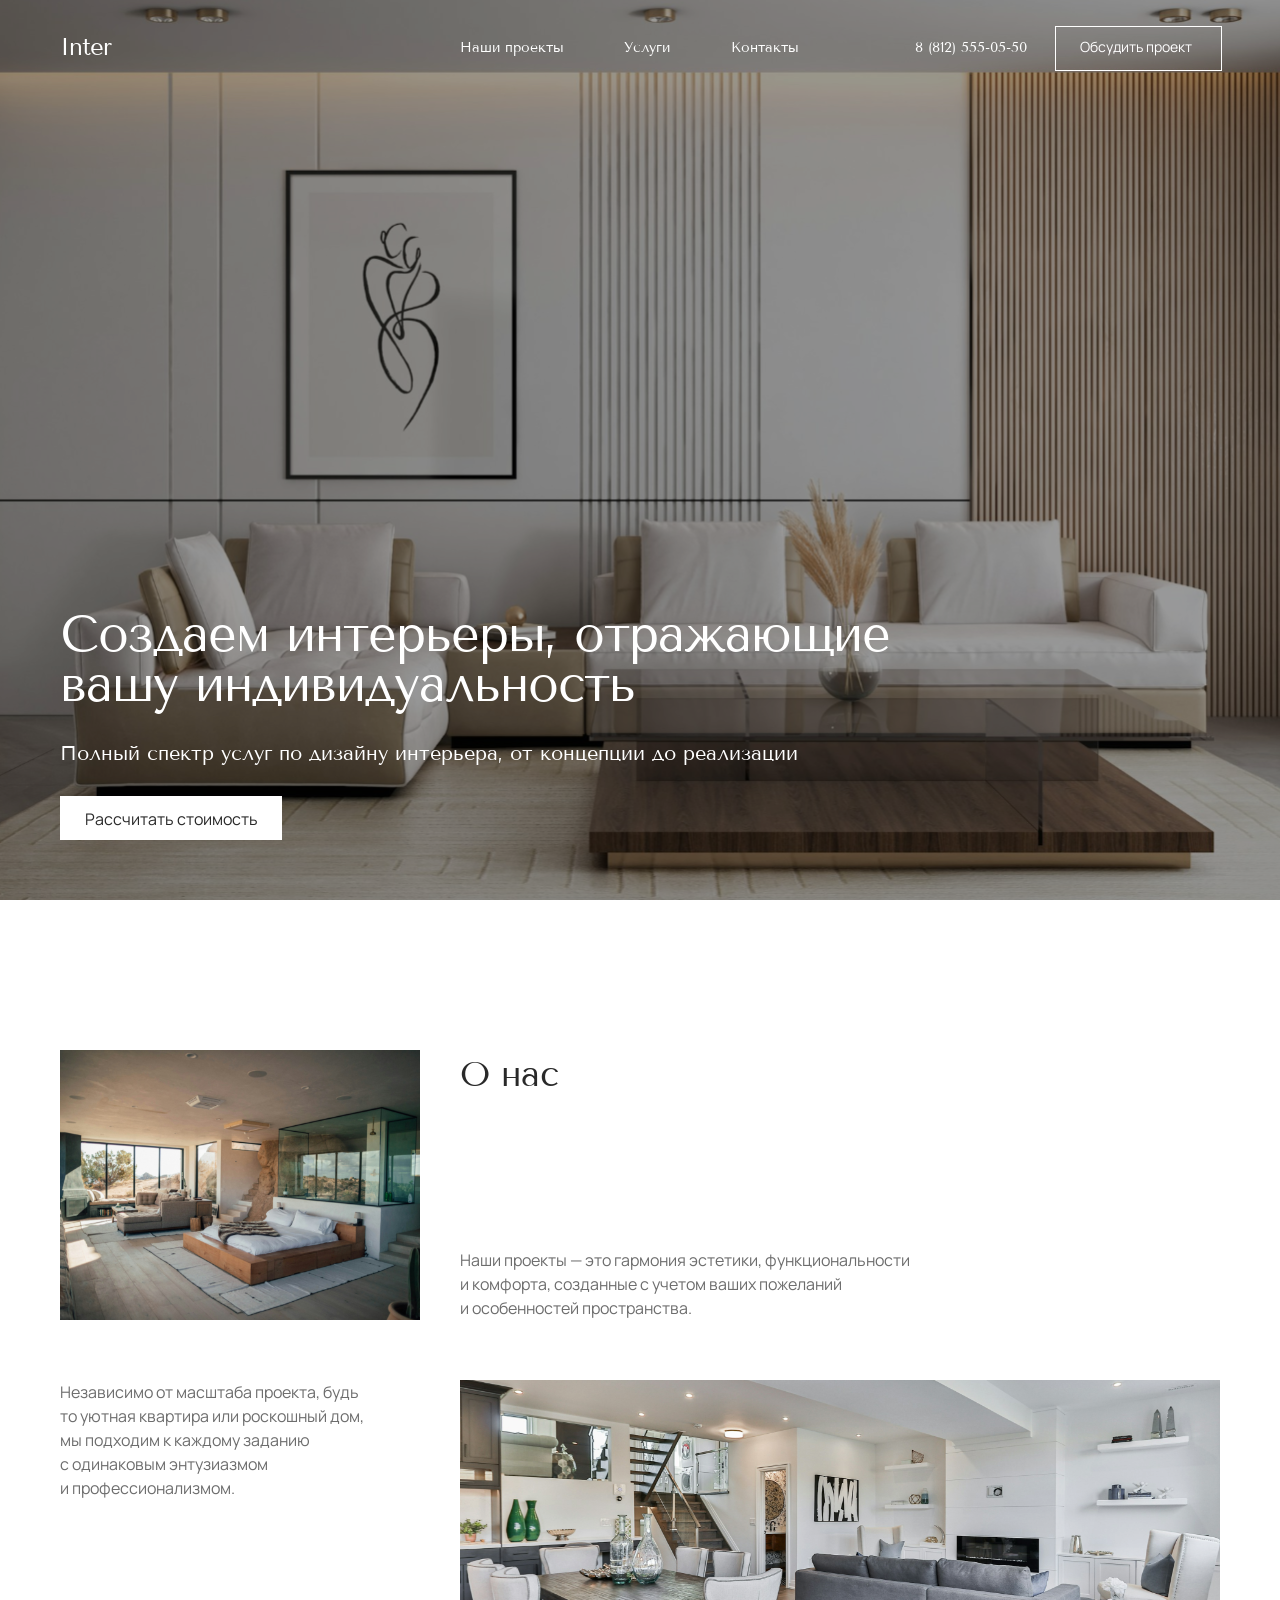
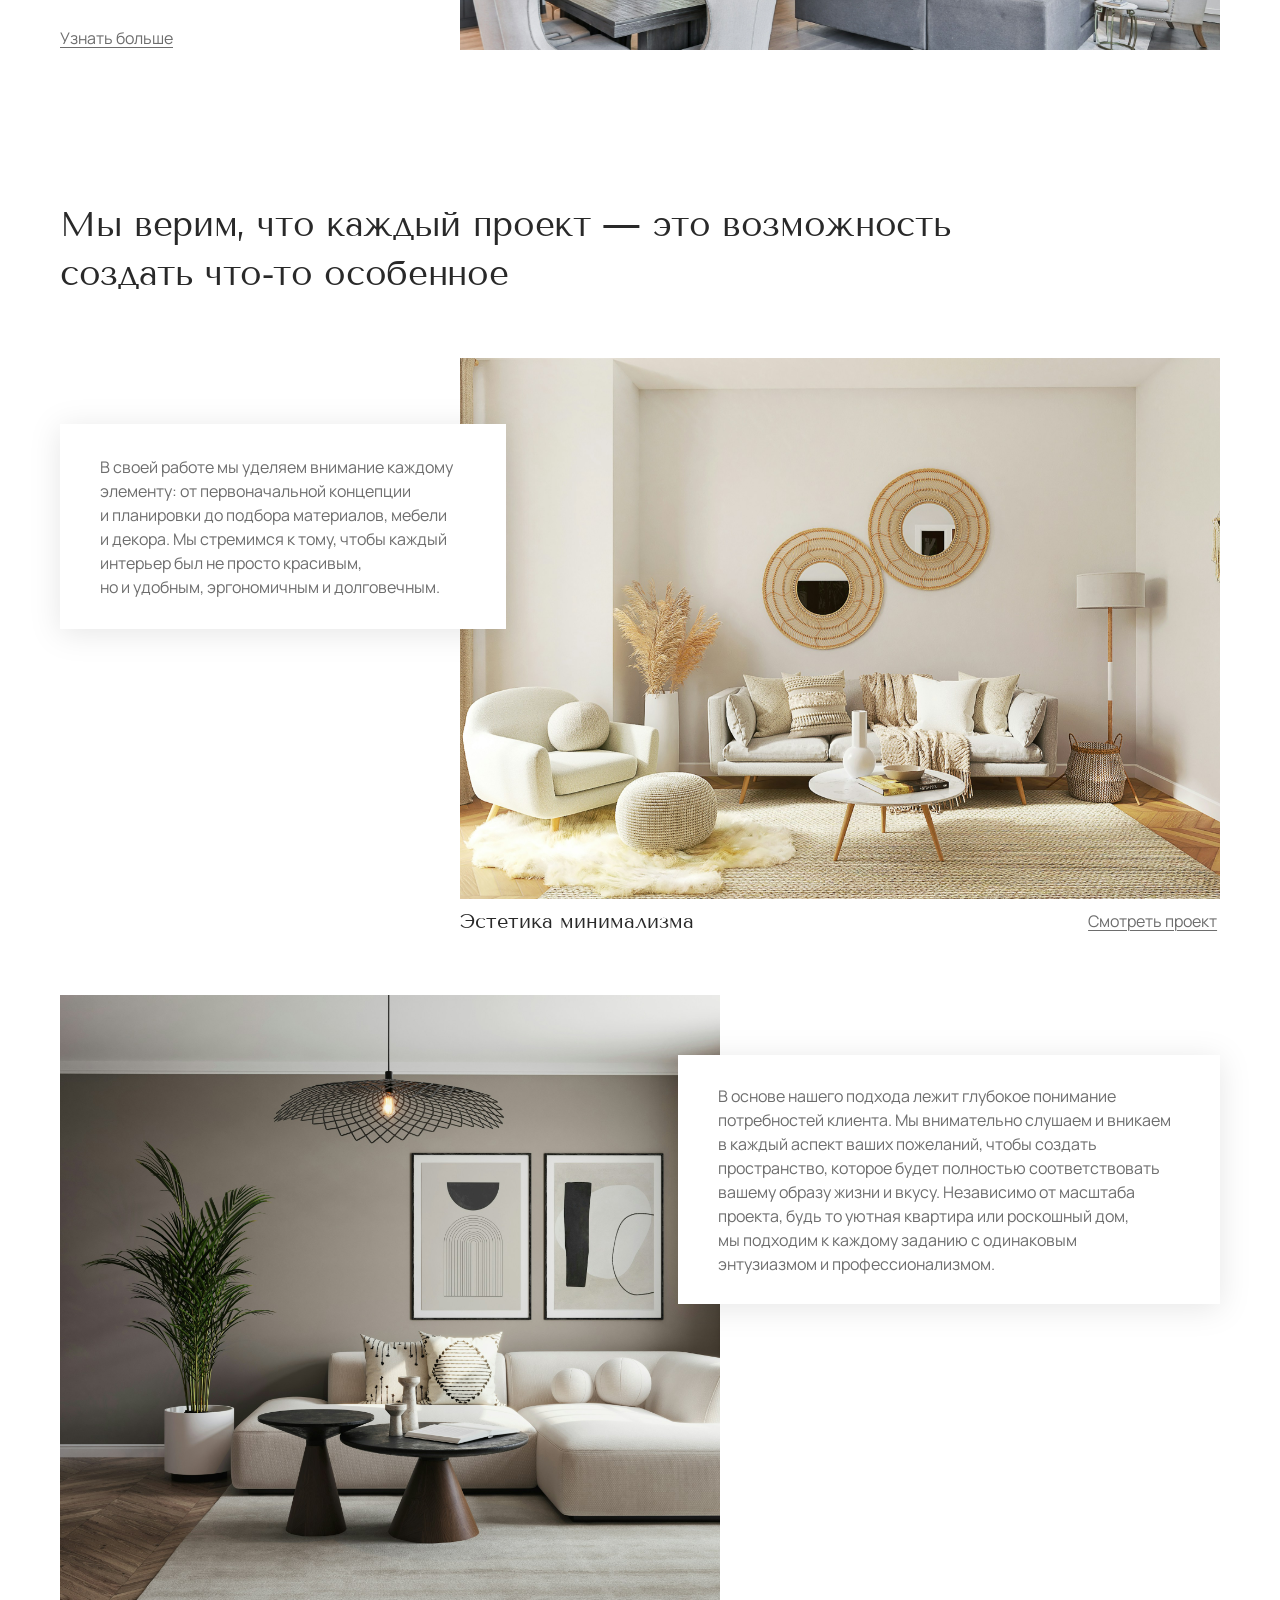
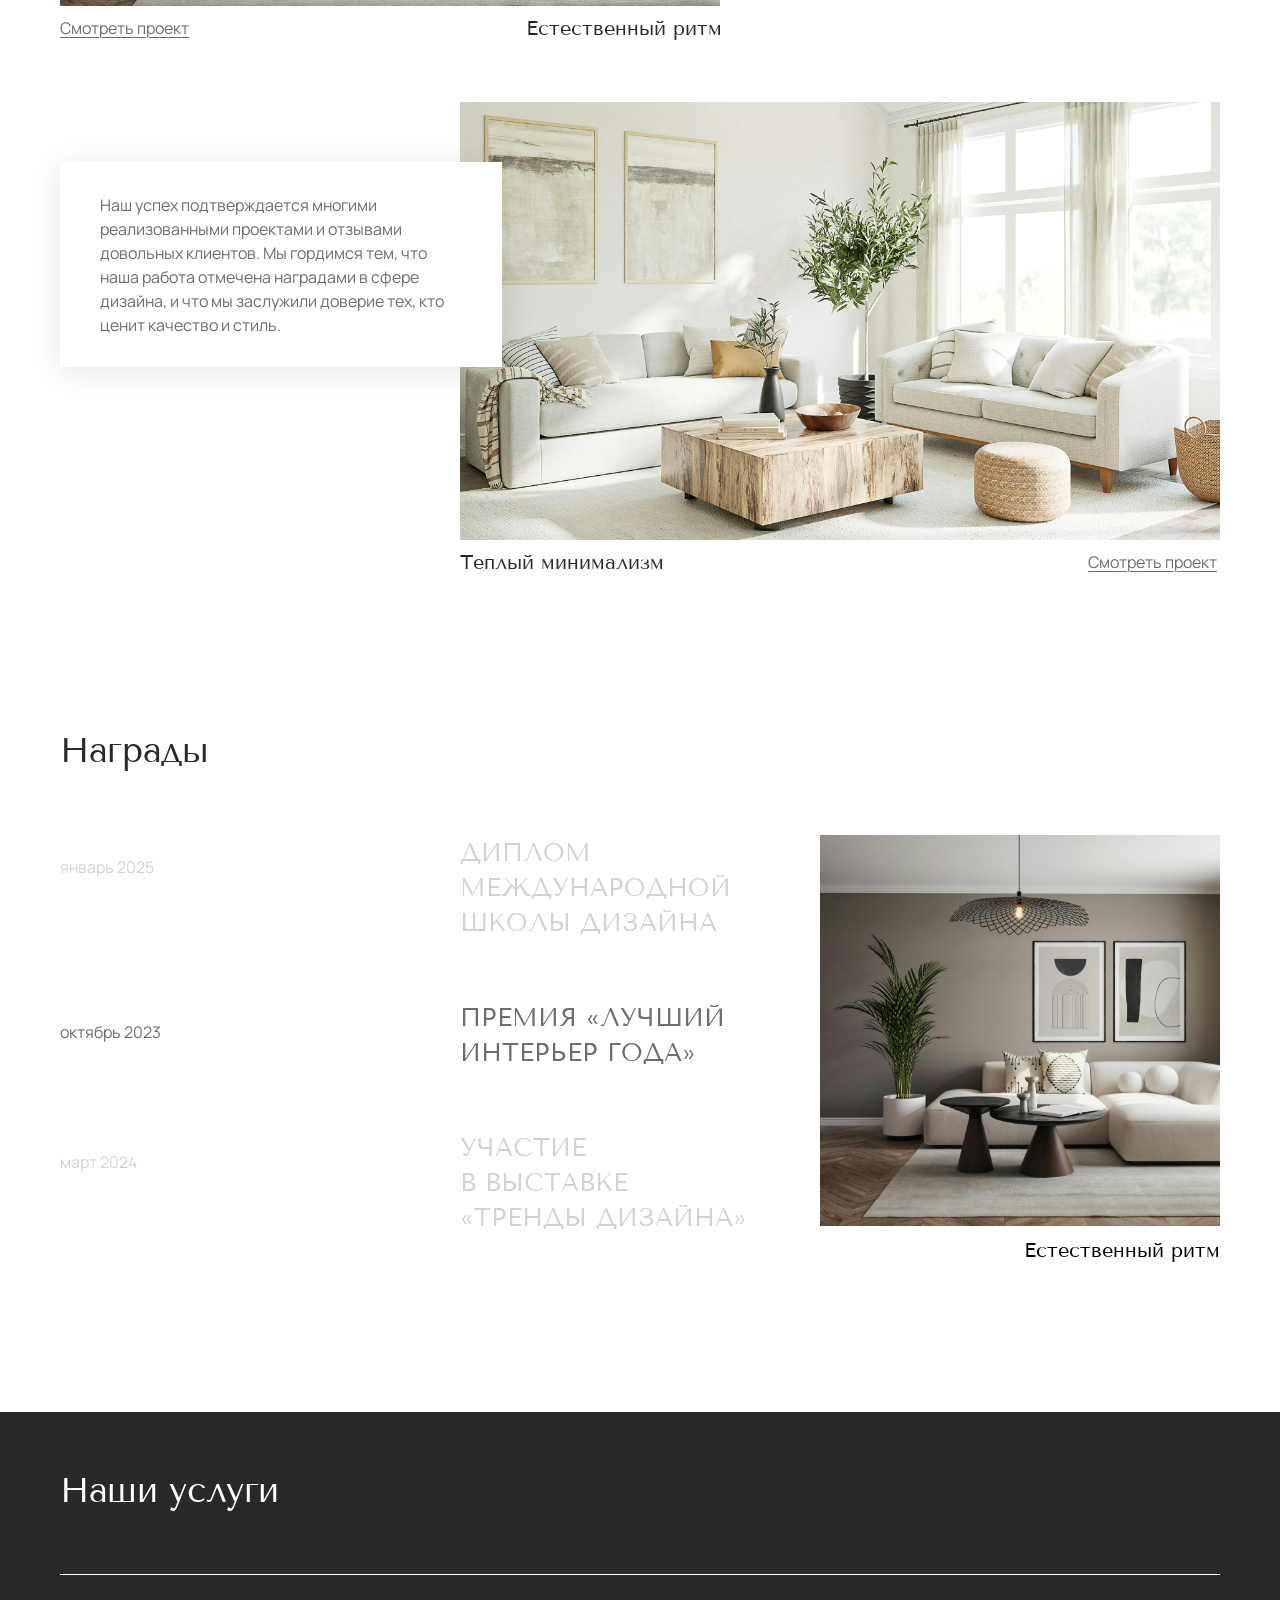
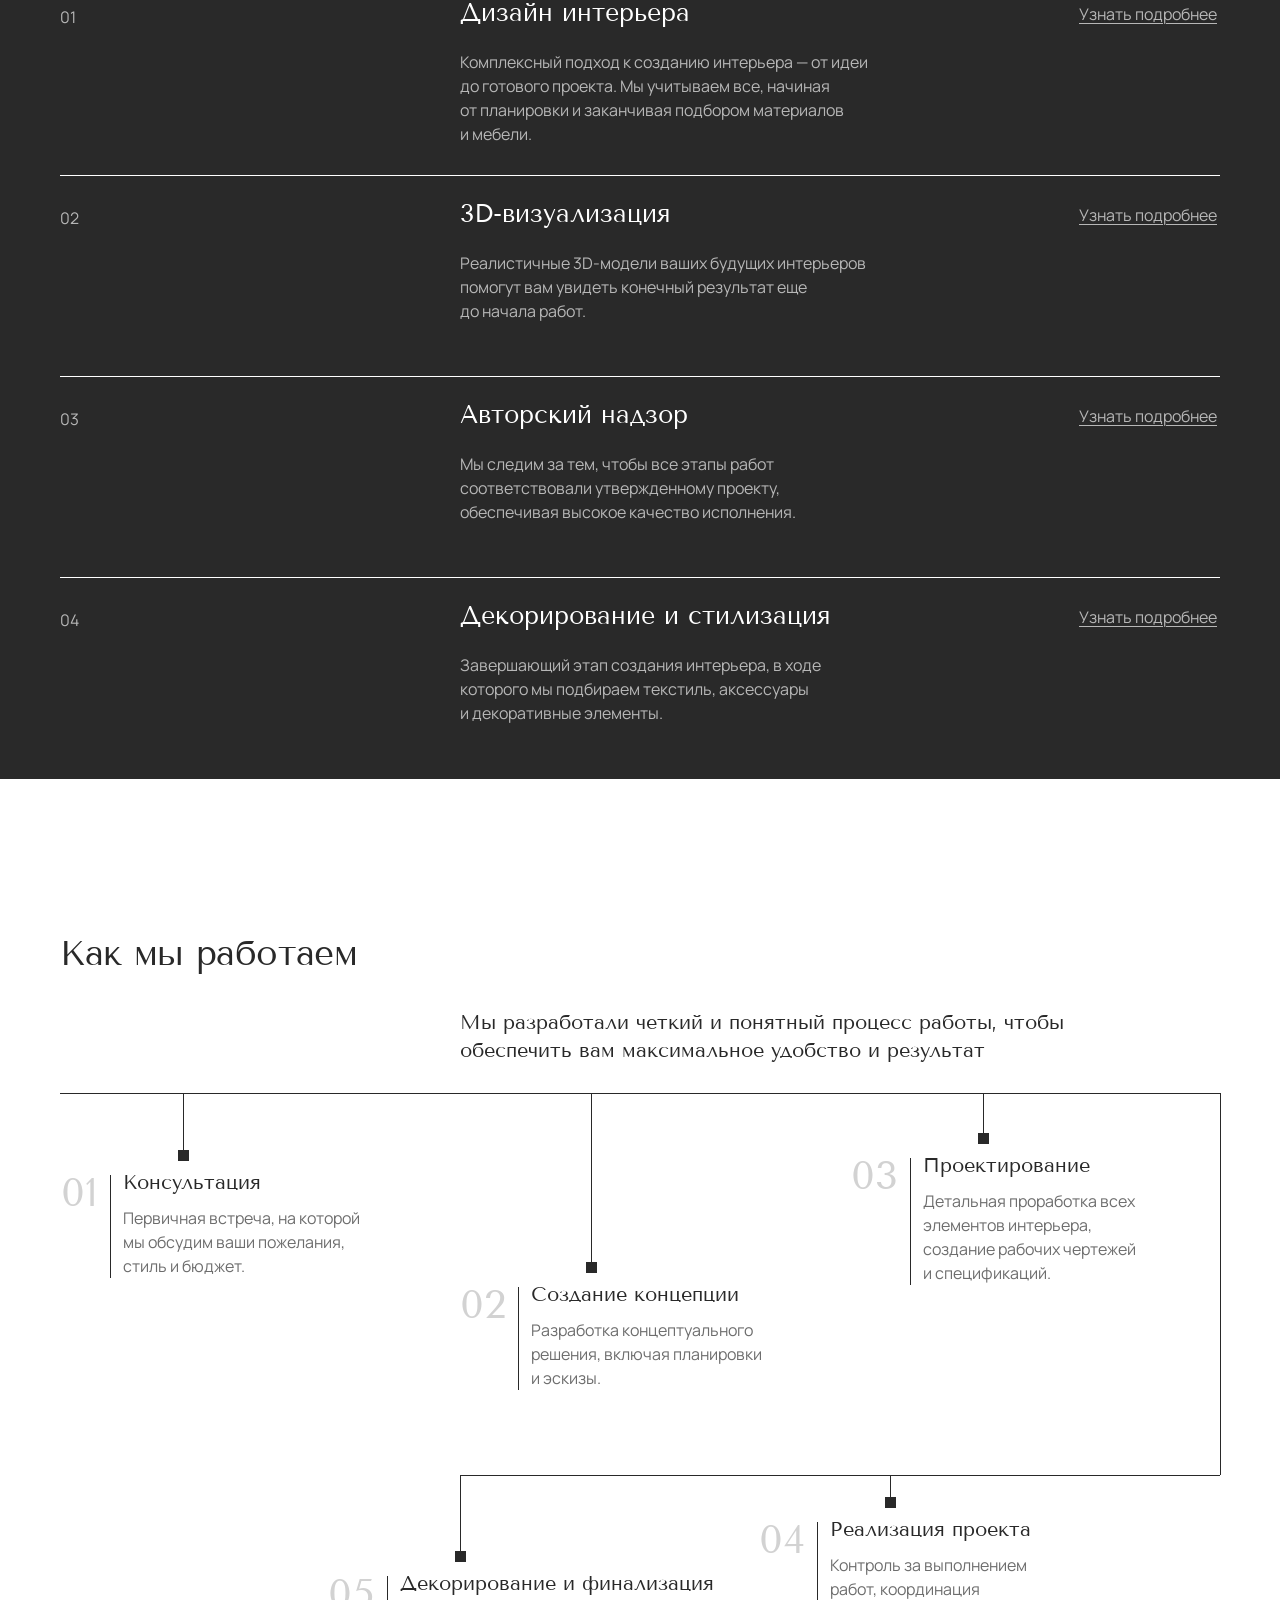
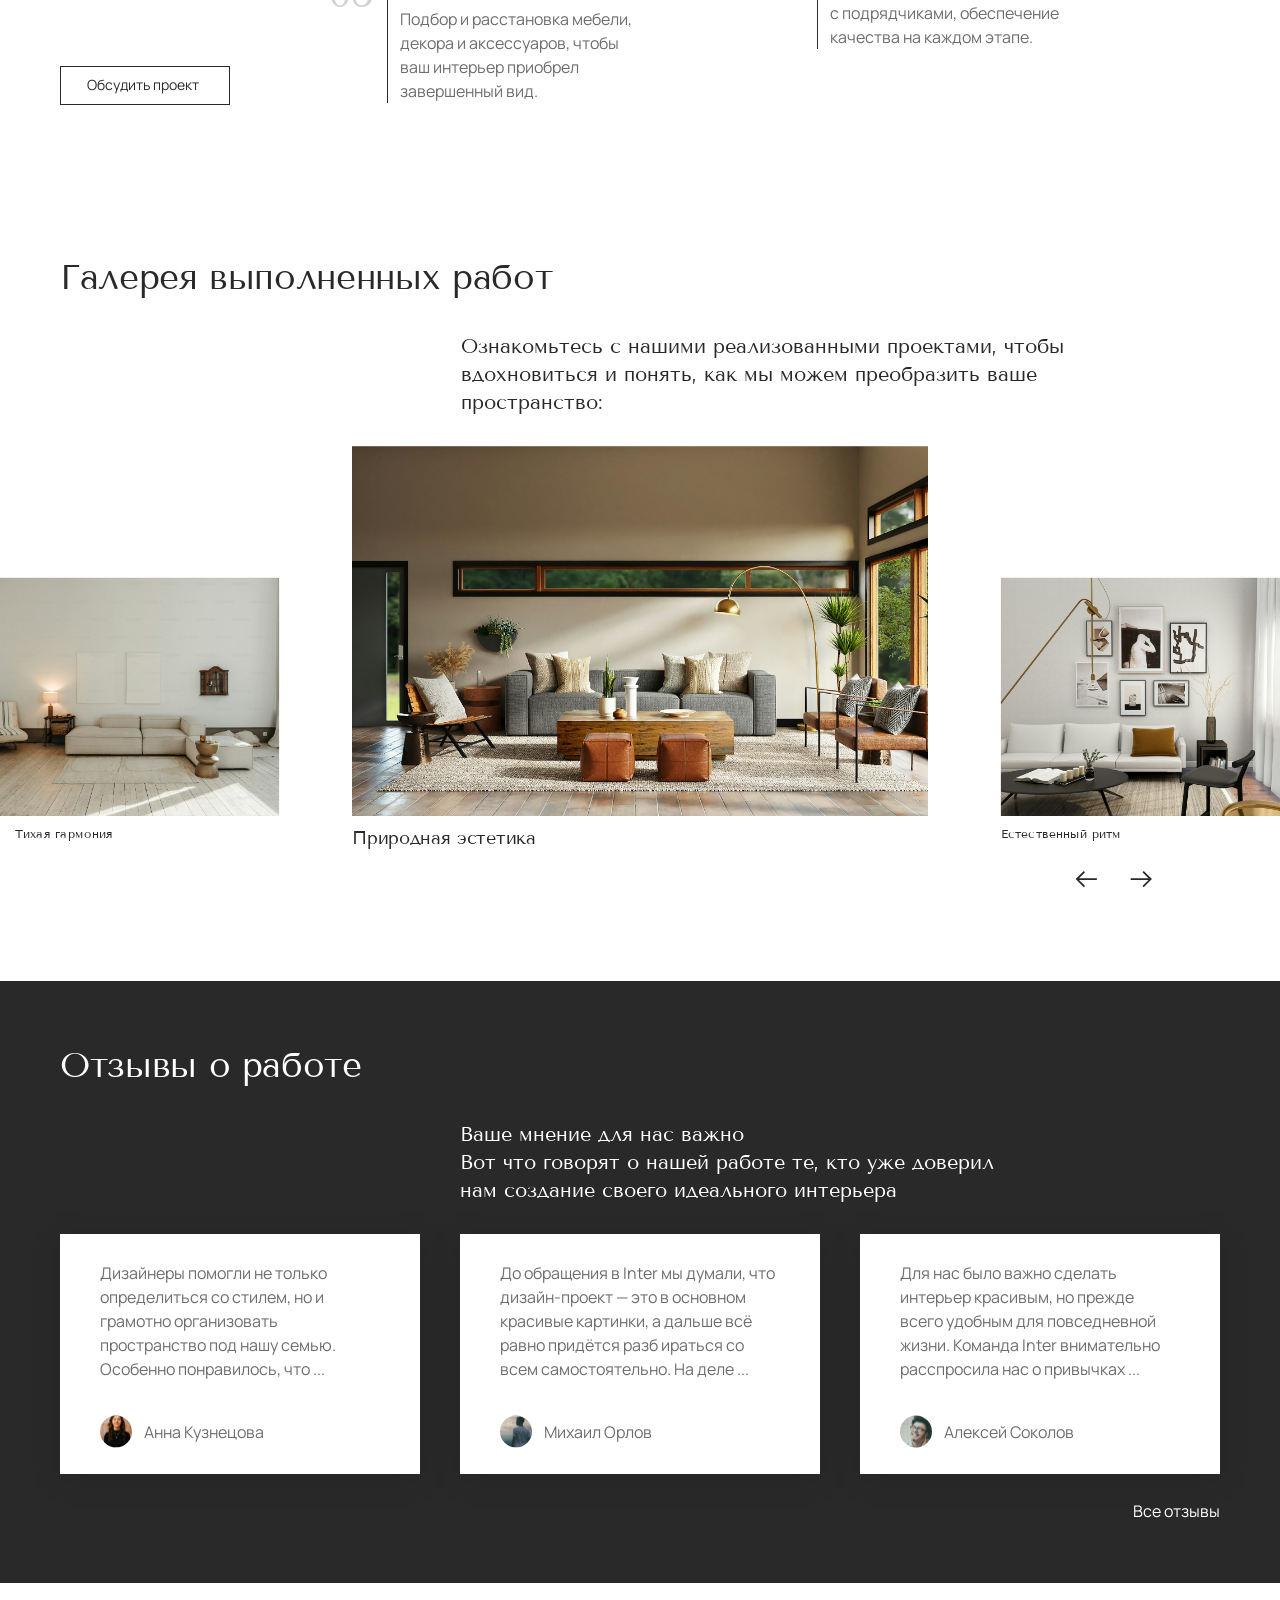
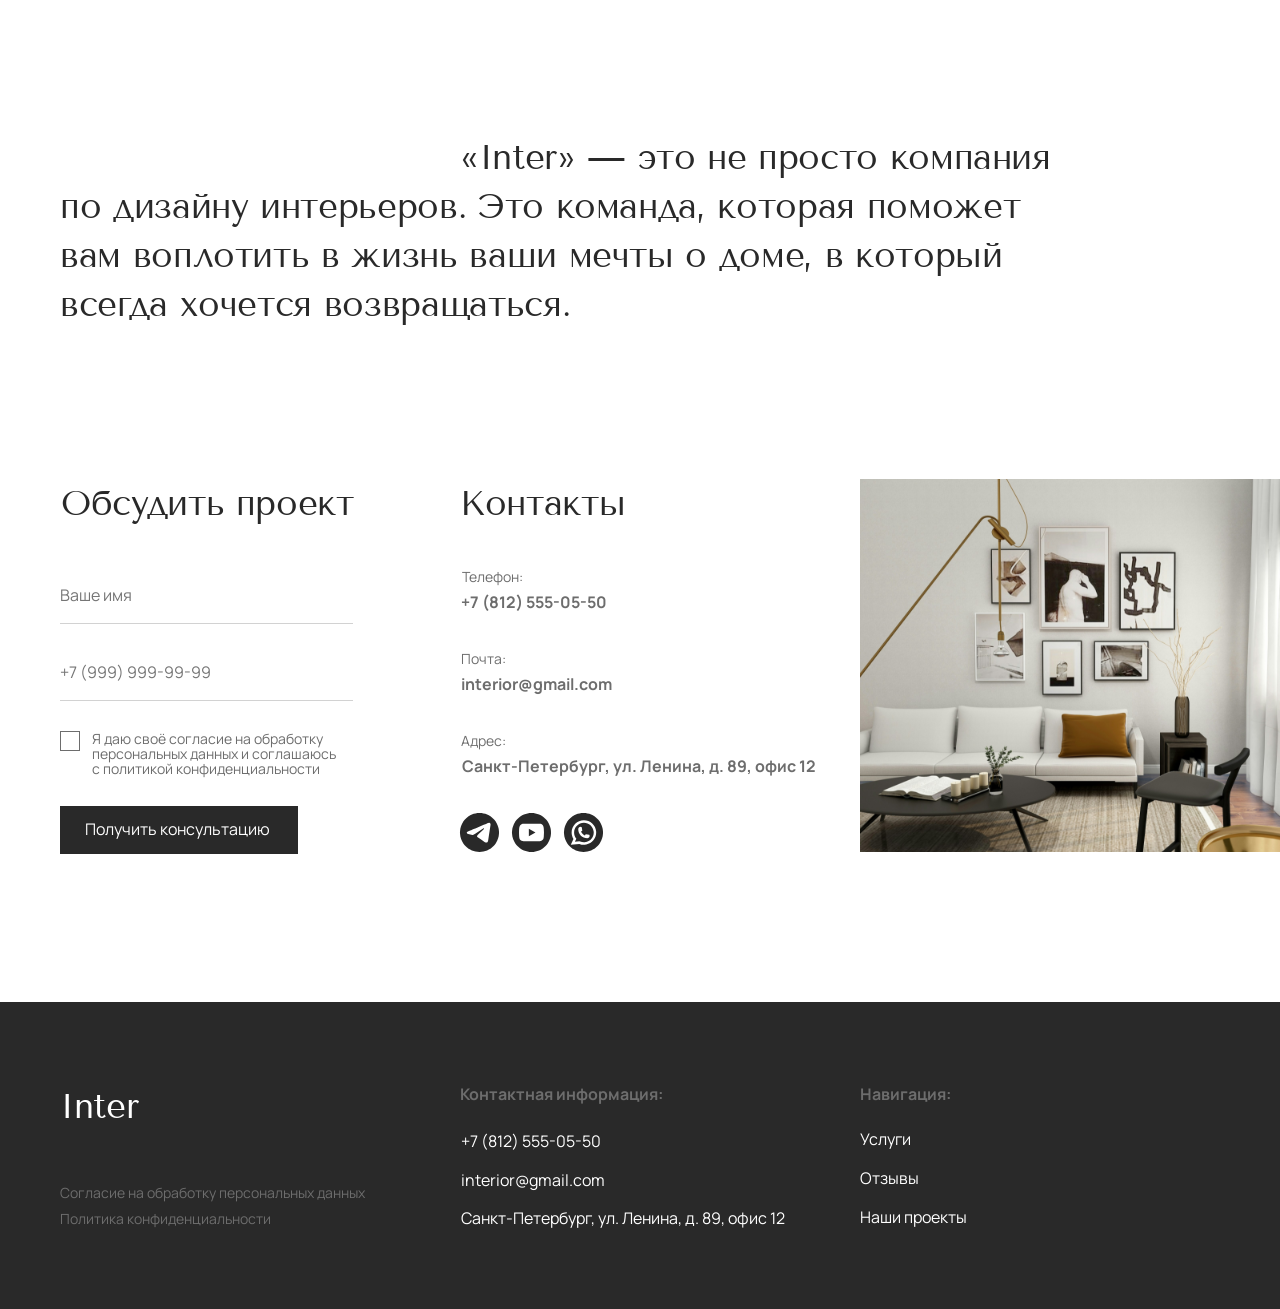
==== commit ecacea02: "Align gallery and steps and soften entrances" ====
--- a/index.html
+++ b/index.html
@@ -1,2 +1,2 @@
-<!doctype html><html lang="ru"><head><meta charset="utf-8"><meta name="viewport" content="width=device-width,initial-scale=1"><title>Inter — дизайн интерьеров</title><meta name="description" content="Студия дизайна интерьеров Inter. От концепции до реализации."><link rel="stylesheet" href="style.css?v=4"></head><body><main><section id="hero" class="section hero" style="--section-height:750px"><div class="canvas"><object class="hero-photo" data="hero.svg" type="image/svg+xml" aria-hidden="true" tabindex="-1"></object><a class="copy hero-bottom hero-cta" style="left:165px;top:675.128px;font-family:'Manrope';font-size:16px;font-weight:400;color:#292929;letter-spacing:0em;--original-y:675.128px;" href="#contact"><span class="line" style="left:0px;top:0px">Рассчитать стоимость</span></a><h1 class="copy hero-bottom" style="left:140px;top:500.75px;font-family:'Tenor Sans';font-size:50px;font-weight:400;color:white;letter-spacing:-0.02em;--original-y:500.75px;"><span class="line" style="left:0px;top:0px">Создаем интерьеры, отражающие </span><span class="line" style="left:0px;top:50px">вашу индивидуальность</span></h1><p class="copy hero-bottom" style="left:140px;top:609.7px;font-family:'Tenor Sans';font-size:20px;font-weight:400;color:white;letter-spacing:0em;--original-y:609.7px;"><span class="line" style="left:0px;top:0px">Полный спектр услуг по дизайну интерьера, от концепции до реализации</span></p><p class="copy" style="left:140px;top:55.04px;font-family:'Tenor Sans';font-size:24px;font-weight:400;color:white;letter-spacing:-0.04em;"><span class="line" style="left:0px;top:0px">Inter</span></p><a class="copy" style="left:540px;top:51.69px;font-family:'Tenor Sans';font-size:14px;font-weight:400;color:white;letter-spacing:0em;" href="#projects"><span class="line" style="left:0px;top:0px">Наши проекты</span></a><a class="copy" style="left:704px;top:51.69px;font-family:'Tenor Sans';font-size:14px;font-weight:400;color:white;letter-spacing:0em;" href="#services"><span class="line" style="left:0px;top:0px">Услуги</span></a><a class="copy" style="left:811px;top:51.69px;font-family:'Tenor Sans';font-size:14px;font-weight:400;color:white;letter-spacing:0em;" href="#contact"><span class="line" style="left:0px;top:0px">Контакты </span></a><a class="copy" style="left:995px;top:51.69px;font-family:'Tenor Sans';font-size:14px;font-weight:400;color:white;letter-spacing:0em;" href="tel:+78125550550"><span class="line" style="left:0px;top:0px">8 (812) 555-05-50</span></a><a class="copy menu-cta" style="left:1160px;top:52.362px;font-family:'Manrope';font-size:14px;font-weight:400;color:white;letter-spacing:0em;" href="#contact"><span class="line" style="left:0px;top:0px">Обсудить проект</span></a></div></section><section id="about" class="section about" style="--section-height:900px"><div class="canvas"><object class="art" data="background.svg?v=4" style="top:-750px" type="image/svg+xml" aria-hidden="true" tabindex="-1"></object><p class="copy" style="left:540px;top:366.13px;font-family:'Manrope';font-size:16px;font-weight:400;color:#6D6D6D;letter-spacing:0em;"><span class="line" style="left:0px;top:0px">Наши проекты — это гармония эстетики, функциональности </span><span class="line" style="left:0px;top:24px">и комфорта, созданные с учетом ваших пожеланий </span><span class="line" style="left:0px;top:48px">и особенностей пространства.</span></p><h2 class="copy" style="left:540px;top:186.225px;font-family:'Tenor Sans';font-size:35px;font-weight:400;color:#292929;letter-spacing:-0.01em;"><span class="line" style="left:0px;top:0px">О нас</span></h2><p class="copy" style="left:140px;top:498.13px;font-family:'Manrope';font-size:16px;font-weight:400;color:#6D6D6D;letter-spacing:0em;"><span class="line" style="left:0px;top:0px">Независимо от масштаба проекта, будь </span><span class="line" style="left:0px;top:24px">то уютная квартира или роскошный дом, </span><span class="line" style="left:0px;top:48px">мы подходим к каждому заданию </span><span class="line" style="left:0px;top:72px">с одинаковым энтузиазмом </span><span class="line" style="left:0px;top:96px">и профессионализмом.</span></p><p class="copy underline" style="left:140px;top:744.13px;font-family:'Manrope';font-size:16px;font-weight:400;color:#6D6D6D;letter-spacing:0em;"><span class="line" style="left:0px;top:0px">Узнать больше</span></p></div></section><section id="projects" class="section projects" style="--section-height:2100px"><div class="canvas"><object class="art" data="background.svg?v=4" style="top:-1650px" type="image/svg+xml" aria-hidden="true" tabindex="-1"></object><h2 class="copy" style="left:140px;top:36.22px;font-family:'Tenor Sans';font-size:35px;font-weight:400;color:#292929;letter-spacing:-0.01em;"><span class="line" style="left:0px;top:0px">Мы верим, что каждый проект — это возможность </span><span class="line" style="left:0px;top:49px">создать что‑то особенное</span></h2><p class="copy" style="left:605.82px;top:1434.7px;font-family:'Tenor Sans';font-size:20px;font-weight:400;color:#292929;letter-spacing:0em;"><span class="line" style="left:0px;top:0px">Естественный ритм</span></p><p class="copy underline" style="left:140px;top:1434.13px;font-family:'Manrope';font-size:16px;font-weight:400;color:#6D6D6D;letter-spacing:0em;"><span class="line" style="left:0px;top:0px">Смотреть проект</span></p><p class="copy" style="left:798px;top:901.63px;font-family:'Manrope';font-size:16px;font-weight:400;color:#6D6D6D;letter-spacing:0em;"><span class="line" style="left:0px;top:0px">В основе нашего подхода лежит глубокое понимание </span><span class="line" style="left:0px;top:24px">потребностей клиента. Мы внимательно слушаем и вникаем </span><span class="line" style="left:0px;top:48px">в каждый аспект ваших пожеланий, чтобы создать </span><span class="line" style="left:0px;top:72px">пространство, которое будет полностью соответствовать </span><span class="line" style="left:0px;top:96px">вашему образу жизни и вкусу. Независимо от масштаба </span><span class="line" style="left:0px;top:120px">проекта, будь то уютная квартира или роскошный дом, </span><span class="line" style="left:0px;top:144px">мы подходим к каждому заданию с одинаковым </span><span class="line" style="left:0px;top:168px">энтузиазмом и профессионализмом.</span></p><p class="copy" style="left:540px;top:1968.7px;font-family:'Tenor Sans';font-size:20px;font-weight:400;color:#292929;letter-spacing:0em;"><span class="line" style="left:0px;top:0px">Теплый минимализм</span></p><p class="copy underline" style="left:1168.08px;top:1968.13px;font-family:'Manrope';font-size:16px;font-weight:400;color:#6D6D6D;letter-spacing:0em;"><span class="line" style="left:0px;top:0px">Смотреть проект</span></p><p class="copy" style="left:180px;top:1610.63px;font-family:'Manrope';font-size:16px;font-weight:400;color:#6D6D6D;letter-spacing:0em;"><span class="line" style="left:0px;top:0px">Наш успех подтверждается многими </span><span class="line" style="left:0px;top:24px">реализованными проектами и отзывами </span><span class="line" style="left:0px;top:48px">довольных клиентов. Мы гордимся тем, что </span><span class="line" style="left:0px;top:72px">наша работа отмечена наградами в сфере </span><span class="line" style="left:0px;top:96px">дизайна, и что мы заслужили доверие тех, кто </span><span class="line" style="left:0px;top:120px">ценит качество и стиль.</span></p><p class="copy underline" style="left:1168.08px;top:727.13px;font-family:'Manrope';font-size:16px;font-weight:400;color:#6D6D6D;letter-spacing:0em;"><span class="line" style="left:0px;top:0px">Смотреть проект</span></p><p class="copy" style="left:540px;top:727.7px;font-family:'Tenor Sans';font-size:20px;font-weight:400;color:#292929;letter-spacing:0em;"><span class="line" style="left:0px;top:0px">Эстетика минимализма</span></p><p class="copy" style="left:180px;top:272.63px;font-family:'Manrope';font-size:16px;font-weight:400;color:#6D6D6D;letter-spacing:0em;"><span class="line" style="left:0px;top:0px">В своей работе мы уделяем внимание каждому </span><span class="line" style="left:0px;top:24px">элементу: от первоначальной концепции </span><span class="line" style="left:0px;top:48px">и планировки до подбора материалов, мебели </span><span class="line" style="left:0px;top:72px">и декора. Мы стремимся к тому, чтобы каждый </span><span class="line" style="left:0px;top:96px">интерьер был не просто красивым, </span><span class="line" style="left:0px;top:120px">но и удобным, эргономичным и долговечным.</span></p></div></section><section id="awards" class="section awards" style="--section-height:712px"><div class="canvas"><object class="art" data="background.svg?v=4" style="top:-3750px" type="image/svg+xml" aria-hidden="true" tabindex="-1"></object><h2 class="copy" style="left:140px;top:62.22px;font-family:'Tenor Sans';font-size:35px;font-weight:400;color:#292929;letter-spacing:-0.01em;"><span class="line" style="left:0px;top:0px">Награды</span></h2><p class="copy" style="left:540px;top:160.88px;font-family:'Tenor Sans';font-size:25px;font-weight:400;color:#D2D2D2;letter-spacing:0em;"><span class="line" style="left:0px;top:0px">ДИПЛОМ </span><span class="line" style="left:0px;top:35px">МЕЖДУНАРОДНОЙ </span><span class="line" style="left:0px;top:70px">ШКОЛЫ ДИЗАЙНА</span></p><p class="copy" style="left:540px;top:325.88px;font-family:'Tenor Sans';font-size:25px;font-weight:400;color:#6D6D6D;letter-spacing:0em;"><span class="line" style="left:0px;top:0px">ПРЕМИЯ «ЛУЧШИЙ </span><span class="line" style="left:0px;top:35px">ИНТЕРЬЕР ГОДА»</span></p><p class="copy" style="left:540px;top:455.88px;font-family:'Tenor Sans';font-size:25px;font-weight:400;color:#D2D2D2;letter-spacing:0em;"><span class="line" style="left:0px;top:0px">УЧАСТИЕ </span><span class="line" style="left:0px;top:35px">В ВЫСТАВКЕ </span><span class="line" style="left:0px;top:70px">«ТРЕНДЫ ДИЗАЙНА»</span></p><p class="copy" style="left:140px;top:173.13px;font-family:'Manrope';font-size:16px;font-weight:400;color:#D2D2D2;letter-spacing:0em;"><span class="line" style="left:0px;top:0px">январь 2025  </span></p><p class="copy" style="left:140px;top:338.13px;font-family:'Manrope';font-size:16px;font-weight:400;color:#6D6D6D;letter-spacing:0em;"><span class="line" style="left:0px;top:0px">октябрь 2023  </span></p><p class="copy" style="left:140px;top:468.13px;font-family:'Manrope';font-size:16px;font-weight:400;color:#D2D2D2;letter-spacing:0em;"><span class="line" style="left:0px;top:0px">март 2024  </span></p><p class="copy" style="left:1105.82px;top:554.7px;font-family:'Tenor Sans';font-size:20px;font-weight:400;color:#292929;letter-spacing:0em;"><span class="line" style="left:0px;top:0px">Естественный ритм</span></p></div></section><section id="services" class="section services" style="--section-height:967px"><div class="canvas"><object class="art" data="background.svg?v=4" style="top:-4462px" type="image/svg+xml" aria-hidden="true" tabindex="-1"></object><h2 class="copy" style="left:140px;top:90.22px;font-family:'Tenor Sans';font-size:35px;font-weight:400;color:white;letter-spacing:-0.01em;"><span class="line" style="left:0px;top:0px">Наши услуги</span></h2><p class="copy" style="left:540px;top:859.13px;font-family:'Manrope';font-size:16px;font-weight:400;color:#B7B7B7;letter-spacing:0em;"><span class="line" style="left:0px;top:0px">Завершающий этап создания интерьера, в ходе </span><span class="line" style="left:0px;top:24px">которого мы подбираем текстиль, аксессуары </span><span class="line" style="left:0px;top:48px">и декоративные элементы.</span></p><p class="copy" style="left:540px;top:811.88px;font-family:'Tenor Sans';font-size:25px;font-weight:400;color:white;letter-spacing:0em;"><span class="line" style="left:0px;top:0px">Декорирование и стилизация</span></p><p class="copy underline" style="left:1159px;top:811.13px;font-family:'Manrope';font-size:16px;font-weight:400;color:#B7B7B7;letter-spacing:0em;"><span class="line" style="left:0px;top:0px">Узнать подробнее</span></p><p class="copy" style="left:140px;top:814.13px;font-family:'Manrope';font-size:16px;font-weight:400;color:#B7B7B7;letter-spacing:0em;"><span class="line" style="left:0px;top:0px">04</span></p><p class="copy" style="left:140px;top:613.13px;font-family:'Manrope';font-size:16px;font-weight:400;color:#B7B7B7;letter-spacing:0em;"><span class="line" style="left:0px;top:0px">03</span></p><p class="copy" style="left:540px;top:658.13px;font-family:'Manrope';font-size:16px;font-weight:400;color:#B7B7B7;letter-spacing:0em;"><span class="line" style="left:0px;top:0px">Мы следим за тем, чтобы все этапы работ </span><span class="line" style="left:0px;top:24px">соответствовали утвержденному проекту, </span><span class="line" style="left:0px;top:48px">обеспечивая высокое качество исполнения.</span></p><p class="copy" style="left:540px;top:610.88px;font-family:'Tenor Sans';font-size:25px;font-weight:400;color:white;letter-spacing:0em;"><span class="line" style="left:0px;top:0px">Авторский надзор</span></p><p class="copy underline" style="left:1159px;top:610.13px;font-family:'Manrope';font-size:16px;font-weight:400;color:#B7B7B7;letter-spacing:0em;"><span class="line" style="left:0px;top:0px">Узнать подробнее</span></p><p class="copy" style="left:140px;top:412.13px;font-family:'Manrope';font-size:16px;font-weight:400;color:#B7B7B7;letter-spacing:0em;"><span class="line" style="left:0px;top:0px">02</span></p><p class="copy" style="left:540px;top:457.13px;font-family:'Manrope';font-size:16px;font-weight:400;color:#B7B7B7;letter-spacing:0em;"><span class="line" style="left:0px;top:0px">Реалистичные 3D-модели ваших будущих интерьеров </span><span class="line" style="left:0px;top:24px">помогут вам увидеть конечный результат еще </span><span class="line" style="left:0px;top:48px">до начала работ.</span></p><p class="copy" style="left:540px;top:409.88px;font-family:'Tenor Sans';font-size:25px;font-weight:400;color:white;letter-spacing:0em;"><span class="line" style="left:0px;top:0px">3D-визуализация</span></p><p class="copy underline" style="left:1159px;top:409.13px;font-family:'Manrope';font-size:16px;font-weight:400;color:#B7B7B7;letter-spacing:0em;"><span class="line" style="left:0px;top:0px">Узнать подробнее</span></p><p class="copy" style="left:540px;top:208.88px;font-family:'Tenor Sans';font-size:25px;font-weight:400;color:white;letter-spacing:0em;"><span class="line" style="left:0px;top:0px">Дизайн интерьера</span></p><p class="copy" style="left:140px;top:211.13px;font-family:'Manrope';font-size:16px;font-weight:400;color:#B7B7B7;letter-spacing:0em;"><span class="line" style="left:0px;top:0px">01</span></p><p class="copy" style="left:540px;top:256.13px;font-family:'Manrope';font-size:16px;font-weight:400;color:#B7B7B7;letter-spacing:0em;"><span class="line" style="left:0px;top:0px">Комплексный подход к созданию интерьера — от идеи </span><span class="line" style="left:0px;top:24px">до готового проекта. Мы учитываем все, начиная </span><span class="line" style="left:0px;top:48px">от планировки и заканчивая подбором материалов </span><span class="line" style="left:0px;top:72px">и мебели. </span></p><p class="copy underline" style="left:1159px;top:208.13px;font-family:'Manrope';font-size:16px;font-weight:400;color:#B7B7B7;letter-spacing:0em;"><span class="line" style="left:0px;top:0px">Узнать подробнее</span></p></div></section><section id="process" class="section process" style="--section-height:1021px"><div class="canvas"><object class="art" data="background.svg?v=4" style="top:-5429px" type="image/svg+xml" aria-hidden="true" tabindex="-1"></object><h2 class="copy" style="left:140px;top:186.22px;font-family:'Tenor Sans';font-size:35px;font-weight:400;color:#292929;letter-spacing:-0.01em;"><span class="line" style="left:0px;top:0px">Как мы работаем</span></h2><p class="copy" style="left:540px;top:249.7px;font-family:'Tenor Sans';font-size:20px;font-weight:400;color:#292929;letter-spacing:0em;"><span class="line" style="left:0px;top:0px">Мы разработали четкий и понятный процесс работы, чтобы </span><span class="line" style="left:0px;top:28px">обеспечить вам максимальное удобство и результат</span></p><p class="copy" style="left:203px;top:445.13px;font-family:'Manrope';font-size:16px;font-weight:400;color:#6D6D6D;letter-spacing:0em;"><span class="line" style="left:0px;top:0px">Первичная встреча, на которой </span><span class="line" style="left:0px;top:24px">мы обсудим ваши пожелания, </span><span class="line" style="left:0px;top:48px">стиль и бюджет.</span></p><p class="copy" style="left:203px;top:409.7px;font-family:'Tenor Sans';font-size:20px;font-weight:400;color:#292929;letter-spacing:0em;"><span class="line" style="left:0px;top:0px">Консультация</span></p><p class="copy" style="left:141px;top:427.4px;font-family:'Tenor Sans';font-size:40px;font-weight:400;color:#D2D2D2;letter-spacing:0em;"><span class="line" style="left:0px;top:0px">01</span></p><p class="copy" style="left:611px;top:557.13px;font-family:'Manrope';font-size:16px;font-weight:400;color:#6D6D6D;letter-spacing:0em;"><span class="line" style="left:0px;top:0px">Разработка концептуального </span><span class="line" style="left:0px;top:24px">решения, включая планировки </span><span class="line" style="left:0px;top:48px">и эскизы.</span></p><p class="copy" style="left:611px;top:521.7px;font-family:'Tenor Sans';font-size:20px;font-weight:400;color:#292929;letter-spacing:0em;"><span class="line" style="left:0px;top:0px">Создание концепции</span></p><p class="copy" style="left:540px;top:539.4px;font-family:'Tenor Sans';font-size:40px;font-weight:400;color:#D2D2D2;letter-spacing:0em;"><span class="line" style="left:0px;top:0px">02</span></p><p class="copy" style="left:1003px;top:428.13px;font-family:'Manrope';font-size:16px;font-weight:400;color:#6D6D6D;letter-spacing:0em;"><span class="line" style="left:0px;top:0px">Детальная проработка всех </span><span class="line" style="left:0px;top:24px">элементов интерьера, </span><span class="line" style="left:0px;top:48px">создание рабочих чертежей </span><span class="line" style="left:0px;top:72px">и спецификаций.</span></p><p class="copy" style="left:1003px;top:392.7px;font-family:'Tenor Sans';font-size:20px;font-weight:400;color:#292929;letter-spacing:0em;"><span class="line" style="left:0px;top:0px">Проектирование</span></p><p class="copy" style="left:931px;top:410.4px;font-family:'Tenor Sans';font-size:40px;font-weight:400;color:#D2D2D2;letter-spacing:0em;"><span class="line" style="left:0px;top:0px">03</span></p><p class="copy" style="left:910px;top:792.13px;font-family:'Manrope';font-size:16px;font-weight:400;color:#6D6D6D;letter-spacing:0em;"><span class="line" style="left:0px;top:0px">Контроль за выполнением </span><span class="line" style="left:0px;top:24px">работ, координация </span><span class="line" style="left:0px;top:48px">с подрядчиками, обеспечение </span><span class="line" style="left:0px;top:72px">качества на каждом этапе.</span></p><p class="copy" style="left:910px;top:756.7px;font-family:'Tenor Sans';font-size:20px;font-weight:400;color:#292929;letter-spacing:0em;"><span class="line" style="left:0px;top:0px">Реализация проекта</span></p><p class="copy" style="left:839px;top:774.4px;font-family:'Tenor Sans';font-size:40px;font-weight:400;color:#D2D2D2;letter-spacing:0em;"><span class="line" style="left:0px;top:0px">04</span></p><p class="copy" style="left:480px;top:846.13px;font-family:'Manrope';font-size:16px;font-weight:400;color:#6D6D6D;letter-spacing:0em;"><span class="line" style="left:0px;top:0px">Подбор и расстановка мебели, </span><span class="line" style="left:0px;top:24px">декора и аксессуаров, чтобы </span><span class="line" style="left:0px;top:48px">ваш интерьер приобрел </span><span class="line" style="left:0px;top:72px">завершенный вид.</span></p><p class="copy" style="left:480px;top:810.7px;font-family:'Tenor Sans';font-size:20px;font-weight:400;color:#292929;letter-spacing:0em;"><span class="line" style="left:0px;top:0px">Декорирование и финализация</span></p><p class="copy" style="left:408px;top:828.4px;font-family:'Tenor Sans';font-size:40px;font-weight:400;color:#D2D2D2;letter-spacing:0em;"><span class="line" style="left:0px;top:0px">05</span></p><a class="copy" style="left:167px;top:910.86px;font-family:'Manrope';font-size:14px;font-weight:400;color:#292929;letter-spacing:0em;" href="#contact"><span class="line" style="left:0px;top:0px">Обсудить проект</span></a></div></section><section id="gallery" class="section gallery" style="--section-height:848px"><div class="canvas"><object class="art" data="background.svg?v=4" style="top:-6450px" type="image/svg+xml" aria-hidden="true" tabindex="-1"></object><h2 class="copy" style="left:140px;top:89.22px;font-family:'Tenor Sans';font-size:35px;font-weight:400;color:#292929;letter-spacing:-0.01em;"><span class="line" style="left:0px;top:0px">Галерея выполненных работ</span></h2><p class="copy" style="left:541px;top:152.7px;font-family:'Tenor Sans';font-size:20px;font-weight:400;color:#292929;letter-spacing:0em;"><span class="line" style="left:0px;top:0px">Ознакомьтесь с нашими реализованными проектами, чтобы </span><span class="line" style="left:0px;top:28px">вдохновиться и понять, как мы можем преобразить ваше </span><span class="line" style="left:0px;top:56px">пространство:</span></p><p class="copy" style="left:396px;top:690.7px;font-family:'Tenor Sans';font-size:20px;font-weight:400;color:#292929;letter-spacing:0em;"><span class="line" style="left:0px;top:0px">Природная эстетика</span></p><p class="copy" style="left:1126px;top:681.69px;font-family:'Tenor Sans';font-size:14px;font-weight:400;color:#292929;letter-spacing:0em;"><span class="line" style="left:0px;top:0px">Естественный ритм</span></p><p class="copy" style="left:992px;top:690.13px;font-family:'Manrope';font-size:16px;font-weight:400;color:#6D6D6D;letter-spacing:0em;"><span class="line" style="left:0px;top:0px">226 м</span></p><p class="copy" style="left:1034.44px;top:690.13px;font-family:'Manrope';font-size:16px;font-weight:400;color:#6D6D6D;letter-spacing:0em;"><span class="line" style="left:0px;top:0px">²</span></p><p class="copy" style="left:298.195px;top:682.6px;font-family:'Manrope';font-size:12px;font-weight:400;color:#6D6D6D;letter-spacing:0em;"><span class="line" style="left:0px;top:0px">²</span></p><p class="copy" style="left:269.719px;top:682.6px;font-family:'Manrope';font-size:12px;font-weight:400;color:#6D6D6D;letter-spacing:0em;"><span class="line" style="left:0px;top:0px">147 м</span></p></div></section><section id="reviews" class="section reviews" style="--section-height:602px"><div class="canvas"><object class="art" data="background.svg?v=4" style="top:-7298px" type="image/svg+xml" aria-hidden="true" tabindex="-1"></object><h2 class="copy" style="left:140px;top:96.22px;font-family:'Tenor Sans';font-size:35px;font-weight:400;color:white;letter-spacing:-0.01em;"><span class="line" style="left:0px;top:0px">Отзывы о работе</span></h2><p class="copy" style="left:540px;top:159.7px;font-family:'Tenor Sans';font-size:20px;font-weight:400;color:white;letter-spacing:0em;"><span class="line" style="left:0px;top:0px">Ваше мнение для нас важно -</span><span class="line" style="left:0px;top:28px">Вот что говорят о нашей работе те, кто уже доверил </span><span class="line" style="left:0px;top:56px">нам создание своего идеального интерьера</span></p><p class="copy" style="left:180px;top:297.63px;font-family:'Manrope';font-size:16px;font-weight:400;color:#6D6D6D;letter-spacing:0em;"><span class="line" style="left:0px;top:0px">Дизайнеры помогли не только </span><span class="line" style="left:0px;top:24px">определиться со стилем, но и </span><span class="line" style="left:0px;top:48px">грамотно организовать </span><span class="line" style="left:0px;top:72px">пространство под нашу семью. </span><span class="line" style="left:0px;top:96px">Особенно понравилось, что ...</span></p><p class="copy" style="left:224px;top:456.63px;font-family:'Manrope';font-size:16px;font-weight:400;color:#6D6D6D;letter-spacing:0em;"><span class="line" style="left:0px;top:0px">Анна Кузнецова</span></p><p class="copy" style="left:580px;top:297.63px;font-family:'Manrope';font-size:16px;font-weight:400;color:#6D6D6D;letter-spacing:0em;"><span class="line" style="left:0px;top:0px">До обращения в Inter мы думали, что </span><span class="line" style="left:0px;top:24px">дизайн-проект — это в основном </span><span class="line" style="left:0px;top:48px">красивые картинки, а дальше всё </span><span class="line" style="left:0px;top:72px">равно придётся разб ираться со </span><span class="line" style="left:0px;top:96px">всем самостоятельно. На деле ...</span></p><p class="copy" style="left:624px;top:456.63px;font-family:'Manrope';font-size:16px;font-weight:400;color:#6D6D6D;letter-spacing:0em;"><span class="line" style="left:0px;top:0px">Михаил Орлов</span></p><p class="copy" style="left:980px;top:297.63px;font-family:'Manrope';font-size:16px;font-weight:400;color:#6D6D6D;letter-spacing:0em;"><span class="line" style="left:0px;top:0px">Для нас было важно сделать </span><span class="line" style="left:0px;top:24px">интерьер красивым, но прежде </span><span class="line" style="left:0px;top:48px">всего удобным для повседневной </span><span class="line" style="left:0px;top:72px">жизни. Команда Inter внимательно </span><span class="line" style="left:0px;top:96px">расспросила нас о привычках ...</span></p><p class="copy" style="left:1024px;top:456.63px;font-family:'Manrope';font-size:16px;font-weight:400;color:#6D6D6D;letter-spacing:0em;"><span class="line" style="left:0px;top:0px">Алексей Соколов</span></p><p class="copy" style="left:1213.07px;top:536.13px;font-family:'Manrope';font-size:16px;font-weight:400;color:white;letter-spacing:0em;"><span class="line" style="left:0px;top:0px">Все отзывы</span></p></div></section><section id="contact" class="section contact" style="--section-height:1019px"><div class="canvas"><object class="art" data="background.svg?v=4" style="top:-7900px" type="image/svg+xml" aria-hidden="true" tabindex="-1"></object><a class="copy" style="left:541px;top:625.13px;font-family:'Manrope';font-size:16px;font-weight:bold;color:#6D6D6D;letter-spacing:0em;" href="tel:+78125550550"><span class="line" style="left:0px;top:0px">+7 (812) 555-05-50</span></a><p class="copy" style="left:542px;top:599.36px;font-family:'Manrope';font-size:14px;font-weight:400;color:#6D6D6D;letter-spacing:0em;"><span class="line" style="left:0px;top:0px">Телефон:</span></p><p class="copy" style="left:541px;top:681.36px;font-family:'Manrope';font-size:14px;font-weight:400;color:#6D6D6D;letter-spacing:0em;"><span class="line" style="left:0px;top:0px">Почта:</span></p><a class="copy" style="left:541px;top:707.13px;font-family:'Manrope';font-size:16px;font-weight:bold;color:#6D6D6D;letter-spacing:0em;" href="mailto:interior@gmail.com"><span class="line" style="left:0px;top:0px">interior@gmail.com</span></a><p class="copy" style="left:541px;top:763.36px;font-family:'Manrope';font-size:14px;font-weight:400;color:#6D6D6D;letter-spacing:0em;"><span class="line" style="left:0px;top:0px">Адрес:</span></p><p class="copy" style="left:542px;top:789.13px;font-family:'Manrope';font-size:16px;font-weight:bold;color:#6D6D6D;letter-spacing:0em;"><span class="line" style="left:0px;top:0px">Санкт-Петербург, ул. Ленина, д. 89, офис 12</span></p><h2 class="copy" style="left:540px;top:532.22px;font-family:'Tenor Sans';font-size:35px;font-weight:400;color:#292929;letter-spacing:-0.01em;"><span class="line" style="left:0px;top:0px">Контакты</span></h2><h2 class="copy" style="left:141px;top:532.22px;font-family:'Tenor Sans';font-size:35px;font-weight:400;color:#292929;letter-spacing:-0.01em;"><span class="line" style="left:0px;top:0px">Обсудить проект</span></h2><p class="copy" style="left:172px;top:760.86px;font-family:'Manrope';font-size:14px;font-weight:400;color:#6D6D6D;letter-spacing:0em;"><span class="line" style="left:0px;top:0px">Я даю своё согласие на обработку </span><span class="line" style="left:0px;top:15px">персональных данных и соглашаюсь </span><span class="line" style="left:0px;top:30px">с политикой конфиденциальности</span></p><p class="copy" style="left:165px;top:852.13px;font-family:'Manrope';font-size:16px;font-weight:400;color:white;letter-spacing:0em;"><span class="line" style="left:0px;top:0px">Получить консультацию</span></p><h2 class="copy" style="left:140px;top:186.22px;font-family:'Tenor Sans';font-size:35px;font-weight:400;color:#292929;letter-spacing:-0.01em;"><span class="line" style="left:400px;top:0px">«Inter» — это не просто компания </span><span class="line" style="left:0px;top:49px">по дизайну интерьеров. Это команда, которая поможет </span><span class="line" style="left:0px;top:98.01px">вам воплотить в жизнь ваши мечты о доме, в который </span><span class="line" style="left:0px;top:147.01px">всегда хочется возвращаться. </span></h2><input class="field name" aria-label="Ваше имя" placeholder="Ваше имя"><input class="field phone" aria-label="Телефон" placeholder="+7 (999) 999-9999" type="tel"><input class="consent" type="checkbox" aria-label="Согласие на обработку персональных данных"></div></section><section id="footer" class="section footer" style="--section-height:307px"><div class="canvas"><object class="art" data="background.svg?v=4" style="top:-8919px" type="image/svg+xml" aria-hidden="true" tabindex="-1"></object><h2 class="copy" style="left:140px;top:116.22px;font-family:'Tenor Sans';font-size:35px;font-weight:400;color:white;letter-spacing:-0.01em;"><span class="line" style="left:0px;top:0px">Inter</span></h2><a class="copy" style="left:541px;top:145.13px;font-family:'Manrope';font-size:16px;font-weight:400;color:white;letter-spacing:0em;" href="tel:+78125550550"><span class="line" style="left:0px;top:0px">+7 (812) 555-05-50</span></a><p class="copy" style="left:541px;top:222.13px;font-family:'Manrope';font-size:16px;font-weight:400;color:white;letter-spacing:0em;"><span class="line" style="left:0px;top:0px">Санкт-Петербург, ул. Ленина, д. 89, офис 12</span></p><a class="copy" style="left:541px;top:184.13px;font-family:'Manrope';font-size:16px;font-weight:400;color:white;letter-spacing:0em;" href="mailto:interior@gmail.com"><span class="line" style="left:0px;top:0px">interior@gmail.com</span></a><p class="copy" style="left:940px;top:98.13px;font-family:'Manrope';font-size:16px;font-weight:bold;color:#6D6D6D;letter-spacing:0em;"><span class="line" style="left:0px;top:0px">Навигация:</span></p><p class="copy" style="left:540px;top:98.13px;font-family:'Manrope';font-size:16px;font-weight:bold;color:#6D6D6D;letter-spacing:0em;"><span class="line" style="left:0px;top:0px">Контактная информация:</span></p><a class="copy" style="left:940px;top:221.13px;font-family:'Manrope';font-size:16px;font-weight:400;color:white;letter-spacing:0em;" href="#projects"><span class="line" style="left:0px;top:0px">Наши проекты</span></a><a class="copy" style="left:940px;top:143.13px;font-family:'Manrope';font-size:16px;font-weight:400;color:white;letter-spacing:0em;" href="#services"><span class="line" style="left:0px;top:0px">Услуги</span></a><a class="copy" style="left:940px;top:182.13px;font-family:'Manrope';font-size:16px;font-weight:400;color:white;letter-spacing:0em;" href="#reviews"><span class="line" style="left:0px;top:0px">Отзывы </span></a><p class="copy" style="left:140px;top:196.36px;font-family:'Manrope';font-size:14px;font-weight:400;color:#6D6D6D;letter-spacing:0em;"><span class="line" style="left:0px;top:0px">Согласие на обработку персональных данных</span></p><p class="copy" style="left:140px;top:222.36px;font-family:'Manrope';font-size:14px;font-weight:400;color:#6D6D6D;letter-spacing:0em;"><span class="line" style="left:0px;top:0px">Политика конфиденциальности</span></p></div></section></main><script src="main.js?v=4"></script></body></html>+<!doctype html><html lang="ru"><head><meta charset="utf-8"><meta name="viewport" content="width=device-width,initial-scale=1"><title>Inter — дизайн интерьеров</title><meta name="description" content="Студия дизайна интерьеров Inter. От концепции до реализации."><link rel="stylesheet" href="style.css?v=7"></head><body><main><section id="hero" class="section hero" style="--section-height:750px"><div class="canvas"><object class="hero-photo" data="hero.svg" type="image/svg+xml" aria-hidden="true" tabindex="-1"></object><a class="copy hero-bottom hero-cta" style="left:165px;top:675.128px;font-family:'Manrope';font-size:16px;font-weight:400;color:#292929;letter-spacing:0em;--original-y:675.128px;" href="#contact"><span class="line" style="left:0px;top:0px">Рассчитать стоимость</span></a><h1 class="copy hero-bottom" style="left:140px;top:500.75px;font-family:'Tenor Sans';font-size:50px;font-weight:400;color:white;letter-spacing:-0.02em;--original-y:500.75px;"><span class="line" style="left:0px;top:0px">Создаем интерьеры, отражающие </span><span class="line" style="left:0px;top:50px">вашу индивидуальность</span></h1><p class="copy hero-bottom" style="left:140px;top:609.7px;font-family:'Tenor Sans';font-size:20px;font-weight:400;color:white;letter-spacing:0em;--original-y:609.7px;"><span class="line" style="left:0px;top:0px">Полный спектр услуг по дизайну интерьера, от концепции до реализации</span></p><p class="copy" style="left:140px;top:55.04px;font-family:'Tenor Sans';font-size:24px;font-weight:400;color:white;letter-spacing:-0.04em;"><span class="line" style="left:0px;top:0px">Inter</span></p><a class="copy" style="left:540px;top:51.69px;font-family:'Tenor Sans';font-size:14px;font-weight:400;color:white;letter-spacing:0em;" href="#projects"><span class="line" style="left:0px;top:0px">Наши проекты</span></a><a class="copy" style="left:704px;top:51.69px;font-family:'Tenor Sans';font-size:14px;font-weight:400;color:white;letter-spacing:0em;" href="#services"><span class="line" style="left:0px;top:0px">Услуги</span></a><a class="copy" style="left:811px;top:51.69px;font-family:'Tenor Sans';font-size:14px;font-weight:400;color:white;letter-spacing:0em;" href="#contact"><span class="line" style="left:0px;top:0px">Контакты </span></a><a class="copy" style="left:995px;top:51.69px;font-family:'Tenor Sans';font-size:14px;font-weight:400;color:white;letter-spacing:0em;" href="tel:+78125550550"><span class="line" style="left:0px;top:0px">8 (812) 555-05-50</span></a><a class="copy menu-cta" style="left:1160px;top:52.362px;font-family:'Manrope';font-size:14px;font-weight:400;color:white;letter-spacing:0em;" href="#contact"><span class="line" style="left:0px;top:0px">Обсудить проект</span></a></div></section><section id="about" class="section about" style="--section-height:900px"><div class="canvas"><object class="art" data="background.svg?v=6" style="top:-750px" type="image/svg+xml" aria-hidden="true" tabindex="-1"></object><p class="copy" style="left:540px;top:366.13px;font-family:'Manrope';font-size:16px;font-weight:400;color:#6D6D6D;letter-spacing:0em;"><span class="line" style="left:0px;top:0px">Наши проекты — это гармония эстетики, функциональности </span><span class="line" style="left:0px;top:24px">и комфорта, созданные с учетом ваших пожеланий </span><span class="line" style="left:0px;top:48px">и особенностей пространства.</span></p><h2 class="copy" style="left:540px;top:186.225px;font-family:'Tenor Sans';font-size:35px;font-weight:400;color:#292929;letter-spacing:-0.01em;"><span class="line" style="left:0px;top:0px">О нас</span></h2><p class="copy" style="left:140px;top:498.13px;font-family:'Manrope';font-size:16px;font-weight:400;color:#6D6D6D;letter-spacing:0em;"><span class="line" style="left:0px;top:0px">Независимо от масштаба проекта, будь </span><span class="line" style="left:0px;top:24px">то уютная квартира или роскошный дом, </span><span class="line" style="left:0px;top:48px">мы подходим к каждому заданию </span><span class="line" style="left:0px;top:72px">с одинаковым энтузиазмом </span><span class="line" style="left:0px;top:96px">и профессионализмом.</span></p><p class="copy underline" style="left:140px;top:744.13px;font-family:'Manrope';font-size:16px;font-weight:400;color:#6D6D6D;letter-spacing:0em;"><span class="line" style="left:0px;top:0px">Узнать больше</span></p></div></section><section id="projects" class="section projects" style="--section-height:2100px"><div class="canvas"><object class="art" data="background.svg?v=6" style="top:-1650px" type="image/svg+xml" aria-hidden="true" tabindex="-1"></object><h2 class="copy" style="left:140px;top:36.22px;font-family:'Tenor Sans';font-size:35px;font-weight:400;color:#292929;letter-spacing:-0.01em;"><span class="line" style="left:0px;top:0px">Мы верим, что каждый проект — это возможность </span><span class="line" style="left:0px;top:49px">создать что‑то особенное</span></h2><p class="copy" style="left:605.82px;top:1434.7px;font-family:'Tenor Sans';font-size:20px;font-weight:400;color:#292929;letter-spacing:0em;"><span class="line" style="left:0px;top:0px">Естественный ритм</span></p><p class="copy underline" style="left:140px;top:1434.13px;font-family:'Manrope';font-size:16px;font-weight:400;color:#6D6D6D;letter-spacing:0em;"><span class="line" style="left:0px;top:0px">Смотреть проект</span></p><p class="copy" style="left:798px;top:901.63px;font-family:'Manrope';font-size:16px;font-weight:400;color:#6D6D6D;letter-spacing:0em;"><span class="line" style="left:0px;top:0px">В основе нашего подхода лежит глубокое понимание </span><span class="line" style="left:0px;top:24px">потребностей клиента. Мы внимательно слушаем и вникаем </span><span class="line" style="left:0px;top:48px">в каждый аспект ваших пожеланий, чтобы создать </span><span class="line" style="left:0px;top:72px">пространство, которое будет полностью соответствовать </span><span class="line" style="left:0px;top:96px">вашему образу жизни и вкусу. Независимо от масштаба </span><span class="line" style="left:0px;top:120px">проекта, будь то уютная квартира или роскошный дом, </span><span class="line" style="left:0px;top:144px">мы подходим к каждому заданию с одинаковым </span><span class="line" style="left:0px;top:168px">энтузиазмом и профессионализмом.</span></p><p class="copy" style="left:540px;top:1968.7px;font-family:'Tenor Sans';font-size:20px;font-weight:400;color:#292929;letter-spacing:0em;"><span class="line" style="left:0px;top:0px">Теплый минимализм</span></p><p class="copy underline" style="left:1168.08px;top:1968.13px;font-family:'Manrope';font-size:16px;font-weight:400;color:#6D6D6D;letter-spacing:0em;"><span class="line" style="left:0px;top:0px">Смотреть проект</span></p><p class="copy" style="left:180px;top:1610.63px;font-family:'Manrope';font-size:16px;font-weight:400;color:#6D6D6D;letter-spacing:0em;"><span class="line" style="left:0px;top:0px">Наш успех подтверждается многими </span><span class="line" style="left:0px;top:24px">реализованными проектами и отзывами </span><span class="line" style="left:0px;top:48px">довольных клиентов. Мы гордимся тем, что </span><span class="line" style="left:0px;top:72px">наша работа отмечена наградами в сфере </span><span class="line" style="left:0px;top:96px">дизайна, и что мы заслужили доверие тех, кто </span><span class="line" style="left:0px;top:120px">ценит качество и стиль.</span></p><p class="copy underline" style="left:1168.08px;top:727.13px;font-family:'Manrope';font-size:16px;font-weight:400;color:#6D6D6D;letter-spacing:0em;"><span class="line" style="left:0px;top:0px">Смотреть проект</span></p><p class="copy" style="left:540px;top:727.7px;font-family:'Tenor Sans';font-size:20px;font-weight:400;color:#292929;letter-spacing:0em;"><span class="line" style="left:0px;top:0px">Эстетика минимализма</span></p><p class="copy" style="left:180px;top:272.63px;font-family:'Manrope';font-size:16px;font-weight:400;color:#6D6D6D;letter-spacing:0em;"><span class="line" style="left:0px;top:0px">В своей работе мы уделяем внимание каждому </span><span class="line" style="left:0px;top:24px">элементу: от первоначальной концепции </span><span class="line" style="left:0px;top:48px">и планировки до подбора материалов, мебели </span><span class="line" style="left:0px;top:72px">и декора. Мы стремимся к тому, чтобы каждый </span><span class="line" style="left:0px;top:96px">интерьер был не просто красивым, </span><span class="line" style="left:0px;top:120px">но и удобным, эргономичным и долговечным.</span></p></div></section><section id="awards" class="section awards" style="--section-height:712px"><div class="canvas"><object class="art" data="background.svg?v=6" style="top:-3750px" type="image/svg+xml" aria-hidden="true" tabindex="-1"></object><h2 class="copy" style="left:140px;top:62.22px;font-family:'Tenor Sans';font-size:35px;font-weight:400;color:#292929;letter-spacing:-0.01em;"><span class="line" style="left:0px;top:0px">Награды</span></h2><p class="copy" style="left:540px;top:160.88px;font-family:'Tenor Sans';font-size:25px;font-weight:400;color:#D2D2D2;letter-spacing:0em;"><span class="line" style="left:0px;top:0px">ДИПЛОМ </span><span class="line" style="left:0px;top:35px">МЕЖДУНАРОДНОЙ </span><span class="line" style="left:0px;top:70px">ШКОЛЫ ДИЗАЙНА</span></p><p class="copy" style="left:540px;top:325.88px;font-family:'Tenor Sans';font-size:25px;font-weight:400;color:#6D6D6D;letter-spacing:0em;"><span class="line" style="left:0px;top:0px">ПРЕМИЯ «ЛУЧШИЙ </span><span class="line" style="left:0px;top:35px">ИНТЕРЬЕР ГОДА»</span></p><p class="copy" style="left:540px;top:455.88px;font-family:'Tenor Sans';font-size:25px;font-weight:400;color:#D2D2D2;letter-spacing:0em;"><span class="line" style="left:0px;top:0px">УЧАСТИЕ </span><span class="line" style="left:0px;top:35px">В ВЫСТАВКЕ </span><span class="line" style="left:0px;top:70px">«ТРЕНДЫ ДИЗАЙНА»</span></p><p class="copy" style="left:140px;top:173.13px;font-family:'Manrope';font-size:16px;font-weight:400;color:#D2D2D2;letter-spacing:0em;"><span class="line" style="left:0px;top:0px">январь 2025  </span></p><p class="copy" style="left:140px;top:338.13px;font-family:'Manrope';font-size:16px;font-weight:400;color:#6D6D6D;letter-spacing:0em;"><span class="line" style="left:0px;top:0px">октябрь 2023  </span></p><p class="copy" style="left:140px;top:468.13px;font-family:'Manrope';font-size:16px;font-weight:400;color:#D2D2D2;letter-spacing:0em;"><span class="line" style="left:0px;top:0px">март 2024  </span></p><p class="copy" style="left:1105.82px;top:554.7px;font-family:'Tenor Sans';font-size:20px;font-weight:400;color:#292929;letter-spacing:0em;"><span class="line" style="left:0px;top:0px">Естественный ритм</span></p></div></section><section id="services" class="section services" style="--section-height:967px"><div class="canvas"><object class="art" data="background.svg?v=6" style="top:-4462px" type="image/svg+xml" aria-hidden="true" tabindex="-1"></object><h2 class="copy" style="left:140px;top:90.22px;font-family:'Tenor Sans';font-size:35px;font-weight:400;color:white;letter-spacing:-0.01em;"><span class="line" style="left:0px;top:0px">Наши услуги</span></h2><p class="copy" style="left:540px;top:859.13px;font-family:'Manrope';font-size:16px;font-weight:400;color:#B7B7B7;letter-spacing:0em;"><span class="line" style="left:0px;top:0px">Завершающий этап создания интерьера, в ходе </span><span class="line" style="left:0px;top:24px">которого мы подбираем текстиль, аксессуары </span><span class="line" style="left:0px;top:48px">и декоративные элементы.</span></p><p class="copy" style="left:540px;top:811.88px;font-family:'Tenor Sans';font-size:25px;font-weight:400;color:white;letter-spacing:0em;"><span class="line" style="left:0px;top:0px">Декорирование и стилизация</span></p><p class="copy underline" style="left:1159px;top:811.13px;font-family:'Manrope';font-size:16px;font-weight:400;color:#B7B7B7;letter-spacing:0em;"><span class="line" style="left:0px;top:0px">Узнать подробнее</span></p><p class="copy" style="left:140px;top:814.13px;font-family:'Manrope';font-size:16px;font-weight:400;color:#B7B7B7;letter-spacing:0em;"><span class="line" style="left:0px;top:0px">04</span></p><p class="copy" style="left:140px;top:613.13px;font-family:'Manrope';font-size:16px;font-weight:400;color:#B7B7B7;letter-spacing:0em;"><span class="line" style="left:0px;top:0px">03</span></p><p class="copy" style="left:540px;top:658.13px;font-family:'Manrope';font-size:16px;font-weight:400;color:#B7B7B7;letter-spacing:0em;"><span class="line" style="left:0px;top:0px">Мы следим за тем, чтобы все этапы работ </span><span class="line" style="left:0px;top:24px">соответствовали утвержденному проекту, </span><span class="line" style="left:0px;top:48px">обеспечивая высокое качество исполнения.</span></p><p class="copy" style="left:540px;top:610.88px;font-family:'Tenor Sans';font-size:25px;font-weight:400;color:white;letter-spacing:0em;"><span class="line" style="left:0px;top:0px">Авторский надзор</span></p><p class="copy underline" style="left:1159px;top:610.13px;font-family:'Manrope';font-size:16px;font-weight:400;color:#B7B7B7;letter-spacing:0em;"><span class="line" style="left:0px;top:0px">Узнать подробнее</span></p><p class="copy" style="left:140px;top:412.13px;font-family:'Manrope';font-size:16px;font-weight:400;color:#B7B7B7;letter-spacing:0em;"><span class="line" style="left:0px;top:0px">02</span></p><p class="copy" style="left:540px;top:457.13px;font-family:'Manrope';font-size:16px;font-weight:400;color:#B7B7B7;letter-spacing:0em;"><span class="line" style="left:0px;top:0px">Реалистичные 3D-модели ваших будущих интерьеров </span><span class="line" style="left:0px;top:24px">помогут вам увидеть конечный результат еще </span><span class="line" style="left:0px;top:48px">до начала работ.</span></p><p class="copy" style="left:540px;top:409.88px;font-family:'Tenor Sans';font-size:25px;font-weight:400;color:white;letter-spacing:0em;"><span class="line" style="left:0px;top:0px">3D-визуализация</span></p><p class="copy underline" style="left:1159px;top:409.13px;font-family:'Manrope';font-size:16px;font-weight:400;color:#B7B7B7;letter-spacing:0em;"><span class="line" style="left:0px;top:0px">Узнать подробнее</span></p><p class="copy" style="left:540px;top:208.88px;font-family:'Tenor Sans';font-size:25px;font-weight:400;color:white;letter-spacing:0em;"><span class="line" style="left:0px;top:0px">Дизайн интерьера</span></p><p class="copy" style="left:140px;top:211.13px;font-family:'Manrope';font-size:16px;font-weight:400;color:#B7B7B7;letter-spacing:0em;"><span class="line" style="left:0px;top:0px">01</span></p><p class="copy" style="left:540px;top:256.13px;font-family:'Manrope';font-size:16px;font-weight:400;color:#B7B7B7;letter-spacing:0em;"><span class="line" style="left:0px;top:0px">Комплексный подход к созданию интерьера — от идеи </span><span class="line" style="left:0px;top:24px">до готового проекта. Мы учитываем все, начиная </span><span class="line" style="left:0px;top:48px">от планировки и заканчивая подбором материалов </span><span class="line" style="left:0px;top:72px">и мебели. </span></p><p class="copy underline" style="left:1159px;top:208.13px;font-family:'Manrope';font-size:16px;font-weight:400;color:#B7B7B7;letter-spacing:0em;"><span class="line" style="left:0px;top:0px">Узнать подробнее</span></p></div></section><section id="process" class="section process" style="--section-height:1021px"><div class="canvas"><object class="art" data="background.svg?v=6" style="top:-5429px" type="image/svg+xml" aria-hidden="true" tabindex="-1"></object><h2 class="copy" style="left:140px;top:186.22px;font-family:'Tenor Sans';font-size:35px;font-weight:400;color:#292929;letter-spacing:-0.01em;"><span class="line" style="left:0px;top:0px">Как мы работаем</span></h2><p class="copy" style="left:540px;top:249.7px;font-family:'Tenor Sans';font-size:20px;font-weight:400;color:#292929;letter-spacing:0em;"><span class="line" style="left:0px;top:0px">Мы разработали четкий и понятный процесс работы, чтобы </span><span class="line" style="left:0px;top:28px">обеспечить вам максимальное удобство и результат</span></p><p class="copy" style="left:203px;top:445.13px;font-family:'Manrope';font-size:16px;font-weight:400;color:#6D6D6D;letter-spacing:0em;"><span class="line" style="left:0px;top:0px">Первичная встреча, на которой </span><span class="line" style="left:0px;top:24px">мы обсудим ваши пожелания, </span><span class="line" style="left:0px;top:48px">стиль и бюджет.</span></p><p class="copy" style="left:203px;top:409.7px;font-family:'Tenor Sans';font-size:20px;font-weight:400;color:#292929;letter-spacing:0em;"><span class="line" style="left:0px;top:0px">Консультация</span></p><p class="copy" style="left:141px;top:427.4px;font-family:'Tenor Sans';font-size:40px;font-weight:400;color:#D2D2D2;letter-spacing:0em;"><span class="line" style="left:0px;top:0px">01</span></p><p class="copy" style="left:611px;top:557.13px;font-family:'Manrope';font-size:16px;font-weight:400;color:#6D6D6D;letter-spacing:0em;"><span class="line" style="left:0px;top:0px">Разработка концептуального </span><span class="line" style="left:0px;top:24px">решения, включая планировки </span><span class="line" style="left:0px;top:48px">и эскизы.</span></p><p class="copy" style="left:611px;top:521.7px;font-family:'Tenor Sans';font-size:20px;font-weight:400;color:#292929;letter-spacing:0em;"><span class="line" style="left:0px;top:0px">Создание концепции</span></p><p class="copy" style="left:540px;top:539.4px;font-family:'Tenor Sans';font-size:40px;font-weight:400;color:#D2D2D2;letter-spacing:0em;"><span class="line" style="left:0px;top:0px">02</span></p><p class="copy" style="left:1003px;top:428.13px;font-family:'Manrope';font-size:16px;font-weight:400;color:#6D6D6D;letter-spacing:0em;"><span class="line" style="left:0px;top:0px">Детальная проработка всех </span><span class="line" style="left:0px;top:24px">элементов интерьера, </span><span class="line" style="left:0px;top:48px">создание рабочих чертежей </span><span class="line" style="left:0px;top:72px">и спецификаций.</span></p><p class="copy" style="left:1003px;top:392.7px;font-family:'Tenor Sans';font-size:20px;font-weight:400;color:#292929;letter-spacing:0em;"><span class="line" style="left:0px;top:0px">Проектирование</span></p><p class="copy" style="left:931px;top:410.4px;font-family:'Tenor Sans';font-size:40px;font-weight:400;color:#D2D2D2;letter-spacing:0em;"><span class="line" style="left:0px;top:0px">03</span></p><p class="copy" style="left:910px;top:792.13px;font-family:'Manrope';font-size:16px;font-weight:400;color:#6D6D6D;letter-spacing:0em;"><span class="line" style="left:0px;top:0px">Контроль за выполнением </span><span class="line" style="left:0px;top:24px">работ, координация </span><span class="line" style="left:0px;top:48px">с подрядчиками, обеспечение </span><span class="line" style="left:0px;top:72px">качества на каждом этапе.</span></p><p class="copy" style="left:910px;top:756.7px;font-family:'Tenor Sans';font-size:20px;font-weight:400;color:#292929;letter-spacing:0em;"><span class="line" style="left:0px;top:0px">Реализация проекта</span></p><p class="copy" style="left:839px;top:774.4px;font-family:'Tenor Sans';font-size:40px;font-weight:400;color:#D2D2D2;letter-spacing:0em;"><span class="line" style="left:0px;top:0px">04</span></p><p class="copy" style="left:480px;top:846.13px;font-family:'Manrope';font-size:16px;font-weight:400;color:#6D6D6D;letter-spacing:0em;"><span class="line" style="left:0px;top:0px">Подбор и расстановка мебели, </span><span class="line" style="left:0px;top:24px">декора и аксессуаров, чтобы </span><span class="line" style="left:0px;top:48px">ваш интерьер приобрел </span><span class="line" style="left:0px;top:72px">завершенный вид.</span></p><p class="copy" style="left:480px;top:810.7px;font-family:'Tenor Sans';font-size:20px;font-weight:400;color:#292929;letter-spacing:0em;"><span class="line" style="left:0px;top:0px">Декорирование и финализация</span></p><p class="copy" style="left:408px;top:828.4px;font-family:'Tenor Sans';font-size:40px;font-weight:400;color:#D2D2D2;letter-spacing:0em;"><span class="line" style="left:0px;top:0px">05</span></p><a class="copy" style="left:167px;top:910.86px;font-family:'Manrope';font-size:14px;font-weight:400;color:#292929;letter-spacing:0em;" href="#contact"><span class="line" style="left:0px;top:0px">Обсудить проект</span></a></div></section><section id="gallery" class="section gallery" style="--section-height:848px"><div class="gallery-heading canvas"><h2 class="copy" style="left:140px;top:89.22px;font-family:'Tenor Sans';font-size:35px;font-weight:400;color:#292929;letter-spacing:-0.01em;"><span class="line" style="left:0px;top:0px">Галерея выполненных работ</span></h2><p class="copy" style="left:541px;top:152.7px;font-family:'Tenor Sans';font-size:20px;font-weight:400;color:#292929;letter-spacing:0em;"><span class="line" style="left:0px;top:0px">Ознакомьтесь с нашими реализованными проектами, чтобы </span><span class="line" style="left:0px;top:28px">вдохновиться и понять, как мы можем преобразить ваше </span><span class="line" style="left:0px;top:56px">пространство:</span></p></div><div class="canvas"><p class="copy" style="left:396px;top:690.7px;font-family:'Tenor Sans';font-size:20px;font-weight:400;color:#292929;letter-spacing:0em;"><span class="line" style="left:0px;top:0px">Природная эстетика</span></p><p class="copy" style="left:1126px;top:681.69px;font-family:'Tenor Sans';font-size:14px;font-weight:400;color:#292929;letter-spacing:0em;"><span class="line" style="left:0px;top:0px">Естественный ритм</span></p><p class="copy" style="left:992px;top:690.13px;font-family:'Manrope';font-size:16px;font-weight:400;color:#6D6D6D;letter-spacing:0em;"><span class="line" style="left:0px;top:0px">226 м</span></p><p class="copy" style="left:1034.44px;top:690.13px;font-family:'Manrope';font-size:16px;font-weight:400;color:#6D6D6D;letter-spacing:0em;"><span class="line" style="left:0px;top:0px">²</span></p><p class="copy" style="left:298.195px;top:682.6px;font-family:'Manrope';font-size:12px;font-weight:400;color:#6D6D6D;letter-spacing:0em;"><span class="line" style="left:0px;top:0px">²</span></p><p class="copy" style="left:269.719px;top:682.6px;font-family:'Manrope';font-size:12px;font-weight:400;color:#6D6D6D;letter-spacing:0em;"><span class="line" style="left:0px;top:0px">147 м</span></p></div></section><section id="reviews" class="section reviews" style="--section-height:602px"><div class="canvas"><object class="art" data="background.svg?v=6" style="top:-7298px" type="image/svg+xml" aria-hidden="true" tabindex="-1"></object><h2 class="copy" style="left:140px;top:96.22px;font-family:'Tenor Sans';font-size:35px;font-weight:400;color:white;letter-spacing:-0.01em;"><span class="line" style="left:0px;top:0px">Отзывы о работе</span></h2><p class="copy" style="left:540px;top:159.7px;font-family:'Tenor Sans';font-size:20px;font-weight:400;color:white;letter-spacing:0em;"><span class="line" style="left:0px;top:0px">Ваше мнение для нас важно +</span><span class="line" style="left:0px;top:28px">Вот что говорят о нашей работе те, кто уже доверил </span><span class="line" style="left:0px;top:56px">нам создание своего идеального интерьера</span></p><p class="copy" style="left:180px;top:297.63px;font-family:'Manrope';font-size:16px;font-weight:400;color:#6D6D6D;letter-spacing:0em;"><span class="line" style="left:0px;top:0px">Дизайнеры помогли не только </span><span class="line" style="left:0px;top:24px">определиться со стилем, но и </span><span class="line" style="left:0px;top:48px">грамотно организовать </span><span class="line" style="left:0px;top:72px">пространство под нашу семью. </span><span class="line" style="left:0px;top:96px">Особенно понравилось, что ...</span></p><p class="copy" style="left:224px;top:456.63px;font-family:'Manrope';font-size:16px;font-weight:400;color:#6D6D6D;letter-spacing:0em;"><span class="line" style="left:0px;top:0px">Анна Кузнецова</span></p><p class="copy" style="left:580px;top:297.63px;font-family:'Manrope';font-size:16px;font-weight:400;color:#6D6D6D;letter-spacing:0em;"><span class="line" style="left:0px;top:0px">До обращения в Inter мы думали, что </span><span class="line" style="left:0px;top:24px">дизайн-проект — это в основном </span><span class="line" style="left:0px;top:48px">красивые картинки, а дальше всё </span><span class="line" style="left:0px;top:72px">равно придётся разб ираться со </span><span class="line" style="left:0px;top:96px">всем самостоятельно. На деле ...</span></p><p class="copy" style="left:624px;top:456.63px;font-family:'Manrope';font-size:16px;font-weight:400;color:#6D6D6D;letter-spacing:0em;"><span class="line" style="left:0px;top:0px">Михаил Орлов</span></p><p class="copy" style="left:980px;top:297.63px;font-family:'Manrope';font-size:16px;font-weight:400;color:#6D6D6D;letter-spacing:0em;"><span class="line" style="left:0px;top:0px">Для нас было важно сделать </span><span class="line" style="left:0px;top:24px">интерьер красивым, но прежде </span><span class="line" style="left:0px;top:48px">всего удобным для повседневной </span><span class="line" style="left:0px;top:72px">жизни. Команда Inter внимательно </span><span class="line" style="left:0px;top:96px">расспросила нас о привычках ...</span></p><p class="copy" style="left:1024px;top:456.63px;font-family:'Manrope';font-size:16px;font-weight:400;color:#6D6D6D;letter-spacing:0em;"><span class="line" style="left:0px;top:0px">Алексей Соколов</span></p><p class="copy" style="left:1213.07px;top:536.13px;font-family:'Manrope';font-size:16px;font-weight:400;color:white;letter-spacing:0em;"><span class="line" style="left:0px;top:0px">Все отзывы</span></p></div></section><section id="contact" class="section contact" style="--section-height:1019px"><div class="canvas"><object class="art" data="background.svg?v=6" style="top:-7900px" type="image/svg+xml" aria-hidden="true" tabindex="-1"></object><a class="copy" style="left:541px;top:625.13px;font-family:'Manrope';font-size:16px;font-weight:bold;color:#6D6D6D;letter-spacing:0em;" href="tel:+78125550550"><span class="line" style="left:0px;top:0px">+7 (812) 555-05-50</span></a><p class="copy" style="left:542px;top:599.36px;font-family:'Manrope';font-size:14px;font-weight:400;color:#6D6D6D;letter-spacing:0em;"><span class="line" style="left:0px;top:0px">Телефон:</span></p><p class="copy" style="left:541px;top:681.36px;font-family:'Manrope';font-size:14px;font-weight:400;color:#6D6D6D;letter-spacing:0em;"><span class="line" style="left:0px;top:0px">Почта:</span></p><a class="copy" style="left:541px;top:707.13px;font-family:'Manrope';font-size:16px;font-weight:bold;color:#6D6D6D;letter-spacing:0em;" href="mailto:interior@gmail.com"><span class="line" style="left:0px;top:0px">interior@gmail.com</span></a><p class="copy" style="left:541px;top:763.36px;font-family:'Manrope';font-size:14px;font-weight:400;color:#6D6D6D;letter-spacing:0em;"><span class="line" style="left:0px;top:0px">Адрес:</span></p><p class="copy" style="left:542px;top:789.13px;font-family:'Manrope';font-size:16px;font-weight:bold;color:#6D6D6D;letter-spacing:0em;"><span class="line" style="left:0px;top:0px">Санкт-Петербург, ул. Ленина, д. 89, офис 12</span></p><h2 class="copy" style="left:540px;top:532.22px;font-family:'Tenor Sans';font-size:35px;font-weight:400;color:#292929;letter-spacing:-0.01em;"><span class="line" style="left:0px;top:0px">Контакты</span></h2><h2 class="copy" style="left:141px;top:532.22px;font-family:'Tenor Sans';font-size:35px;font-weight:400;color:#292929;letter-spacing:-0.01em;"><span class="line" style="left:0px;top:0px">Обсудить проект</span></h2><p class="copy" style="left:172px;top:760.86px;font-family:'Manrope';font-size:14px;font-weight:400;color:#6D6D6D;letter-spacing:0em;"><span class="line" style="left:0px;top:0px">Я даю своё согласие на обработку </span><span class="line" style="left:0px;top:15px">персональных данных и соглашаюсь </span><span class="line" style="left:0px;top:30px">с политикой конфиденциальности</span></p><p class="copy" style="left:165px;top:852.13px;font-family:'Manrope';font-size:16px;font-weight:400;color:white;letter-spacing:0em;"><span class="line" style="left:0px;top:0px">Получить консультацию</span></p><h2 class="copy" style="left:140px;top:186.22px;font-family:'Tenor Sans';font-size:35px;font-weight:400;color:#292929;letter-spacing:-0.01em;"><span class="line" style="left:400px;top:0px">«Inter» — это не просто компания </span><span class="line" style="left:0px;top:49px">по дизайну интерьеров. Это команда, которая поможет </span><span class="line" style="left:0px;top:98.01px">вам воплотить в жизнь ваши мечты о доме, в который </span><span class="line" style="left:0px;top:147.01px">всегда хочется возвращаться. </span></h2><input class="field name" aria-label="Ваше имя" placeholder="Ваше имя"><input class="field phone" aria-label="Телефон" placeholder="+7 (999) 999-9999" type="tel"><input class="consent" type="checkbox" aria-label="Согласие на обработку персональных данных"></div></section><section id="footer" class="section footer" style="--section-height:307px"><div class="canvas"><object class="art" data="background.svg?v=6" style="top:-8919px" type="image/svg+xml" aria-hidden="true" tabindex="-1"></object><h2 class="copy" style="left:140px;top:116.22px;font-family:'Tenor Sans';font-size:35px;font-weight:400;color:white;letter-spacing:-0.01em;"><span class="line" style="left:0px;top:0px">Inter</span></h2><a class="copy" style="left:541px;top:145.13px;font-family:'Manrope';font-size:16px;font-weight:400;color:white;letter-spacing:0em;" href="tel:+78125550550"><span class="line" style="left:0px;top:0px">+7 (812) 555-05-50</span></a><p class="copy" style="left:541px;top:222.13px;font-family:'Manrope';font-size:16px;font-weight:400;color:white;letter-spacing:0em;"><span class="line" style="left:0px;top:0px">Санкт-Петербург, ул. Ленина, д. 89, офис 12</span></p><a class="copy" style="left:541px;top:184.13px;font-family:'Manrope';font-size:16px;font-weight:400;color:white;letter-spacing:0em;" href="mailto:interior@gmail.com"><span class="line" style="left:0px;top:0px">interior@gmail.com</span></a><p class="copy" style="left:940px;top:98.13px;font-family:'Manrope';font-size:16px;font-weight:bold;color:#6D6D6D;letter-spacing:0em;"><span class="line" style="left:0px;top:0px">Навигация:</span></p><p class="copy" style="left:540px;top:98.13px;font-family:'Manrope';font-size:16px;font-weight:bold;color:#6D6D6D;letter-spacing:0em;"><span class="line" style="left:0px;top:0px">Контактная информация:</span></p><a class="copy" style="left:940px;top:221.13px;font-family:'Manrope';font-size:16px;font-weight:400;color:white;letter-spacing:0em;" href="#projects"><span class="line" style="left:0px;top:0px">Наши проекты</span></a><a class="copy" style="left:940px;top:143.13px;font-family:'Manrope';font-size:16px;font-weight:400;color:white;letter-spacing:0em;" href="#services"><span class="line" style="left:0px;top:0px">Услуги</span></a><a class="copy" style="left:940px;top:182.13px;font-family:'Manrope';font-size:16px;font-weight:400;color:white;letter-spacing:0em;" href="#reviews"><span class="line" style="left:0px;top:0px">Отзывы </span></a><p class="copy" style="left:140px;top:196.36px;font-family:'Manrope';font-size:14px;font-weight:400;color:#6D6D6D;letter-spacing:0em;"><span class="line" style="left:0px;top:0px">Согласие на обработку персональных данных</span></p><p class="copy" style="left:140px;top:222.36px;font-family:'Manrope';font-size:14px;font-weight:400;color:#6D6D6D;letter-spacing:0em;"><span class="line" style="left:0px;top:0px">Политика конфиденциальности</span></p></div></section></main><script src="main.js?v=7"></script></body></html>
--- a/style.css
+++ b/style.css
@@ -21,3 +21,66 @@
 .gallery-controls button{border-radius:0}
 .sticky-menu{height:78px}.sticky-menu .canvas{top:-8px}.section:not(.hero){scroll-margin-top:78px}
 .process-cta:before{border-width:1px}
+
+.mobile-site{display:none}
+@media(max-width:1100px){
+body>main:not(.mobile-site),.sticky-menu{display:none!important}
+.mobile-site{display:block;overflow:clip;color:#292929;font:400 15px/1.6 Manrope}
+.mobile-site *{box-sizing:border-box}.mobile-site h1,.mobile-site h2,.mobile-site h3{font-family:'Tenor Sans';font-weight:400;line-height:1.18;margin:0}
+.mobile-site h1{font-size:clamp(32px,8.5vw,44px);letter-spacing:-.02em}.mobile-site h2{font-size:29px;letter-spacing:-.01em;margin-bottom:26px}.mobile-site h3{font-size:22px}
+.mobile-site p{margin:18px 0;color:#6d6d6d}.mobile-site img{display:block;width:100%;object-fit:cover}.mobile-site button{font:inherit}.mobile-site .ui-button{min-height:46px;padding:12px 18px;font-size:15px;white-space:normal;text-align:center}
+.m-section{padding:56px 22px;scroll-margin-top:78px}.m-header{position:fixed;top:0;left:0;right:0;z-index:30;height:64px;padding:0 22px;display:flex;align-items:center;justify-content:space-between;color:#fff}
+.m-header.is-scrolled,.m-header:has(nav:not([hidden])){background:white;color:#292929;border-bottom:1px solid #b7b7b7}.m-logo{font:400 26px 'Tenor Sans';letter-spacing:-.04em;display:inline-block}
+.m-menu-toggle{border:0;background:none;width:44px;height:44px;display:flex;flex-direction:column;justify-content:center;gap:7px;padding:10px;color:inherit}.m-menu-toggle span{height:1px;background:currentColor;width:24px}.m-header nav{position:absolute;left:0;right:0;top:63px;background:white;padding:24px 22px 30px;box-shadow:0 12px 15px #0001;color:#292929;display:grid;gap:18px}.m-header nav[hidden]{display:none}.m-header nav a{padding:6px 0;font-size:18px}
+.m-hero{position:relative;min-height:640px;height:100svh;display:flex;align-items:flex-end;padding:105px 22px 40px;color:white}.m-hero>img{position:absolute;inset:0;height:100%;object-position:54% center}.m-hero:after{content:'';position:absolute;inset:0;background:linear-gradient(180deg,#0003,#0002 30%,#0009)}.m-hero>div{position:relative;z-index:1}.m-hero p{font:18px/1.45 'Tenor Sans';color:white;margin:24px 0 28px}.m-light{background:#fff!important;color:#292929!important;border-color:white!important}.m-light:hover{background:transparent!important;color:white!important}
+.m-about img{aspect-ratio:4/3}.m-about img:last-child{margin-top:30px;aspect-ratio:1.9}.m-text-button{padding:9px 0;border:0;background:none;color:inherit;text-decoration:underline;text-underline-offset:4px;text-align:left;min-height:44px}.m-project{margin-top:36px}.m-project img{aspect-ratio:1.18}.m-project h3{margin:16px 0 4px}
+.m-award{display:grid;gap:10px;width:100%;padding:19px 0;text-align:left;background:none;border:0;border-bottom:1px solid #ddd;color:#aaa}.m-award span{font-size:13px}.m-award strong{font:400 21px/1.25 'Tenor Sans'}.m-award[aria-pressed=true]{color:#292929}.m-awards figure{margin:28px 0 0}.m-awards figure img{aspect-ratio:1.2}.m-awards figcaption{font:18px 'Tenor Sans';margin-top:12px;text-align:right}
+.mobile-site .m-dark{background:#292929;color:white}.mobile-site .m-dark p{color:#b7b7b7}.m-service{padding:26px 0;border-bottom:1px solid #555}.m-service:last-child{border-bottom:0;padding-bottom:0}.m-service>span{display:block;color:#b7b7b7;margin-bottom:14px;font-size:13px}.m-service h3{font-size:24px}.m-service p{margin:16px 0}.m-intro{font-family:'Tenor Sans';font-size:19px}.m-steps{list-style:none;padding:0;margin:30px 0}.m-steps li{display:flex;align-items:flex-start;gap:16px;margin:30px 0}.m-steps li>span{font:36px 'Tenor Sans';color:#b7b7b7}.m-steps li>div{border-left:1px solid #b7b7b7;padding-left:16px}.m-steps p{margin:12px 0 0}.m-outline{background:white!important;color:#292929!important}.m-outline:hover{background:#292929!important;color:white!important}
+.m-gallery{padding-left:0;padding-right:0}.m-gallery>h2,.m-gallery>p{margin-left:22px;margin-right:22px}.m-slide{margin-top:28px;touch-action:pan-y}.m-slide button{display:block;width:100%;padding:0;border:0;background:none;text-align:left;color:#292929}.m-slide img{aspect-ratio:1.15}.m-slide span{display:block;padding:14px 22px 0;font:21px 'Tenor Sans'}.m-gallery-controls{display:flex;justify-content:flex-end;gap:16px;margin:20px 22px 0}.m-gallery-controls button{width:44px;height:44px;padding:0;background:none;border:0;color:#292929}.m-gallery-controls svg{width:44px;height:44px;fill:none;stroke:currentColor;stroke-width:2}.m-gallery-controls button:hover,.m-gallery-controls button:active{background:#292929;color:white}
+.m-review-list{display:grid;gap:18px;margin-top:28px}.m-review{padding:24px;background:white;color:#292929}.mobile-site .m-review p{margin:0 0 24px;color:#6d6d6d}.m-review>div{display:flex;align-items:center;gap:12px;font-size:14px}.m-review img{width:34px;height:34px;border-radius:50%}
+.mobile-site .m-form-title{margin-top:42px}.mobile-site .consult-form{gap:25px}.mobile-site input:not([type=checkbox]){font-size:16px}.mobile-site .form-consent{font-size:12px;line-height:1.5}.mobile-site .consult-form .ui-button{width:100%}.m-contact-info{margin:48px 0 26px}.m-contact-info a{display:block;padding:7px 0}.m-contact-info p{margin-top:12px}.mobile-site footer nav{display:grid;gap:14px;margin:30px 0}.mobile-site footer p{font-size:12px;margin:12px 0}
+.site-dialog{width:calc(100vw - 28px);max-width:none;max-height:calc(100svh - 32px)}.dialog-body,.consultation{padding:48px 24px 28px;width:100%}.dialog-body h2{font-size:28px;margin-bottom:18px}.dialog-body p{font-size:14px;line-height:1.6;margin-bottom:24px}.dialog-photo{height:230px}.dialog-close{right:8px;top:8px}.consult-form{gap:24px}.form-consent{font-size:12px}.dialog-body .ui-button{font-size:14px;min-height:46px}.form-status{overflow-wrap:anywhere}
+}
+
+/* Two tablet layouts share the existing touch controls. */
+@media(min-width:601px) and (max-width:1100px){
+.mobile-site{font-size:16px}.mobile-site h1{font-size:46px;max-width:760px}.mobile-site h2{font-size:34px}.mobile-site h3{font-size:25px}
+.m-section{padding:72px 36px}.m-header{height:72px;padding:0 36px}.m-header nav{top:71px;padding:26px 36px 32px}.m-hero{padding:120px 36px 56px;min-height:620px}.m-hero p{max-width:580px;font-size:21px}.m-hero>img{object-position:center}
+.m-about{display:grid;grid-template-columns:1fr 1fr;gap:22px 28px;align-items:start}.m-about h2{grid-column:1/-1;margin:0}.m-about>img:first-of-type{grid-column:1;grid-row:2/5;height:100%;min-height:340px}.m-about>p{grid-column:2;margin:0}.m-about>.m-text-button{grid-column:2;justify-self:start}.m-about>img:last-child{grid-column:1/-1;margin:0;aspect-ratio:2.8}
+#m-projects{display:grid;grid-template-columns:repeat(2,minmax(0,1fr));gap:38px 28px}#m-projects>h2{grid-column:1/-1;margin:0;max-width:820px}.m-project{margin:0}.m-project img{aspect-ratio:1.2}.m-project:last-child{grid-column:1/-1;display:grid;grid-template-columns:1fr 1fr;gap:0 28px}.m-project:last-child img{grid-row:1/4;height:100%;min-height:300px}.m-project:last-child h3{margin-top:0}.m-project:last-child .m-text-button{justify-self:start}
+.m-awards{display:grid;grid-template-columns:1fr 1fr;gap:0 28px;align-items:start}.m-awards h2{grid-column:1/-1}.m-awards .m-award{grid-column:1}.m-awards figure{grid-column:2;grid-row:2/5;margin:0}.m-awards figure img{aspect-ratio:1;min-height:320px}.m-award strong{font-size:22px}
+#m-services{display:grid;grid-template-columns:repeat(2,minmax(0,1fr));gap:20px 36px}#m-services>h2{grid-column:1/-1;margin:0}.m-service{display:flex;flex-direction:column;align-items:flex-start}.m-service p{flex:1}.m-service:nth-last-child(2){border-bottom:0}.m-service:last-child{padding-bottom:26px}
+.m-steps{display:grid;grid-template-columns:repeat(2,minmax(0,1fr));gap:30px}.m-steps li{margin:0}.m-intro{max-width:700px;font-size:21px}
+.m-gallery{padding-left:0;padding-right:0}.m-gallery>h2,.m-gallery>p{margin-left:36px;margin-right:36px}.m-gallery>p{max-width:680px}.m-slide img{aspect-ratio:1.8}.m-slide span{padding-left:36px;padding-right:36px;font-size:24px}.m-gallery-controls{margin-left:36px;margin-right:36px}
+.m-review-list{grid-template-columns:repeat(2,minmax(0,1fr));gap:24px}.m-review{display:flex;flex-direction:column;justify-content:space-between}.m-review:last-child{grid-column:1/-1}
+#m-contact{display:grid;grid-template-columns:repeat(2,minmax(0,1fr));gap:24px 36px}#m-contact>h2:first-child,#m-contact>p{grid-column:1/-1;margin:0}#m-contact>.m-form-title{grid-column:1;grid-row:3;margin:28px 0 0}#m-contact>form{grid-column:1;grid-row:4;align-self:start}.m-contact-info{grid-column:2;grid-row:3/5;margin:28px 0 0;min-width:0}.m-contact-info a{overflow-wrap:anywhere}#m-contact>img{grid-column:1/-1;aspect-ratio:2.5;margin-top:12px}
+.mobile-site footer{display:grid;grid-template-columns:1fr 1fr;gap:12px 36px}.mobile-site footer nav{grid-column:2;grid-row:1/4;margin:0}.mobile-site footer p{margin:0}.mobile-site footer .m-logo{justify-self:start}
+.site-dialog{width:min(760px,calc(100vw - 64px));max-height:calc(100svh - 48px)}.dialog-body,.consultation{padding:48px}.dialog-body h2{font-size:34px}.dialog-body p{font-size:16px}.dialog-photo{height:330px}.consultation{max-width:650px}.form-consent,.mobile-site .form-consent{font-size:13px}
+}
+@media(min-width:601px) and (max-width:899px){
+.m-header nav{display:grid;grid-template-columns:1fr 1fr}.m-header nav[hidden]{display:none}.m-header nav .ui-button{grid-column:1/-1}.m-project p{font-size:15px}.m-steps h3{font-size:23px}
+}
+@media(min-width:900px) and (max-width:1100px){
+.m-section{padding:88px 48px}.m-header{padding:0 48px}.m-header nav{left:auto;right:32px;width:420px;padding:26px 28px}.m-hero{padding:120px 48px 64px}.mobile-site h1{font-size:52px}.mobile-site h2{font-size:36px}
+#m-projects{grid-template-columns:repeat(3,minmax(0,1fr));gap:30px}.m-project:last-child{grid-column:auto;display:block}.m-project:last-child img{height:auto;min-height:0}.m-project:last-child h3{margin-top:16px}.m-project h3{font-size:23px}.m-project p{font-size:15px}
+.m-awards{grid-template-columns:1.1fr 1fr;gap:0 48px}.m-award{grid-template-columns:125px 1fr;gap:20px;align-items:start}.m-awards figure img{min-height:350px}
+.m-steps{grid-template-columns:repeat(3,minmax(0,1fr));gap:36px 26px}.m-steps li{gap:12px}.m-steps h3{font-size:22px}.m-steps li>span{font-size:32px}.m-steps p{font-size:15px}
+.m-gallery{padding-left:0;padding-right:0}.m-gallery>h2,.m-gallery>p{margin-left:48px;margin-right:48px}.m-slide img{aspect-ratio:2.1}.m-slide span{padding-left:48px;padding-right:48px}.m-gallery-controls{margin-left:48px;margin-right:48px}
+.m-review-list{grid-template-columns:repeat(3,minmax(0,1fr))}.m-review:last-child{grid-column:auto}.m-review{padding:22px}.m-review p{font-size:15px}.m-review>div{gap:8px;font-size:13px}#m-contact{gap:24px 60px}
+}
+
+/* Keep gallery copy on the page grid while the photos scale to the viewport. */
+.gallery .gallery-heading{position:absolute;top:0;height:246px;transform:translateX(-50%);z-index:1;pointer-events:none}
+.gallery .carousel{top:calc(246px / var(--gallery-scale,1))}
+.gallery{height:calc(246px + 602px * var(--gallery-scale,1))}
+.m-steps li>span{flex:0 0 1.6em;font-variant-numeric:tabular-nums}
+.m-steps li>div{min-width:0}
+.m-header{transition:background-color .24s ease,color .24s ease,border-color .24s ease;border-bottom:1px solid transparent}
+@media(prefers-reduced-motion:no-preference){
+.sticky-menu:not([hidden]),.m-header nav:not([hidden]){animation:menu-enter .26s ease-out both}
+.site-dialog[open]{animation:dialog-enter .28s ease-out both}
+.site-dialog[open]::backdrop{animation:backdrop-enter .28s ease-out both}
+}
+@keyframes menu-enter{from{opacity:0;transform:translateY(-8px)}to{opacity:1;transform:translateY(0)}}
+@keyframes dialog-enter{from{opacity:0;transform:translateY(12px) scale(.99)}to{opacity:1;transform:none}}
+@keyframes backdrop-enter{from{opacity:0}to{opacity:1}}
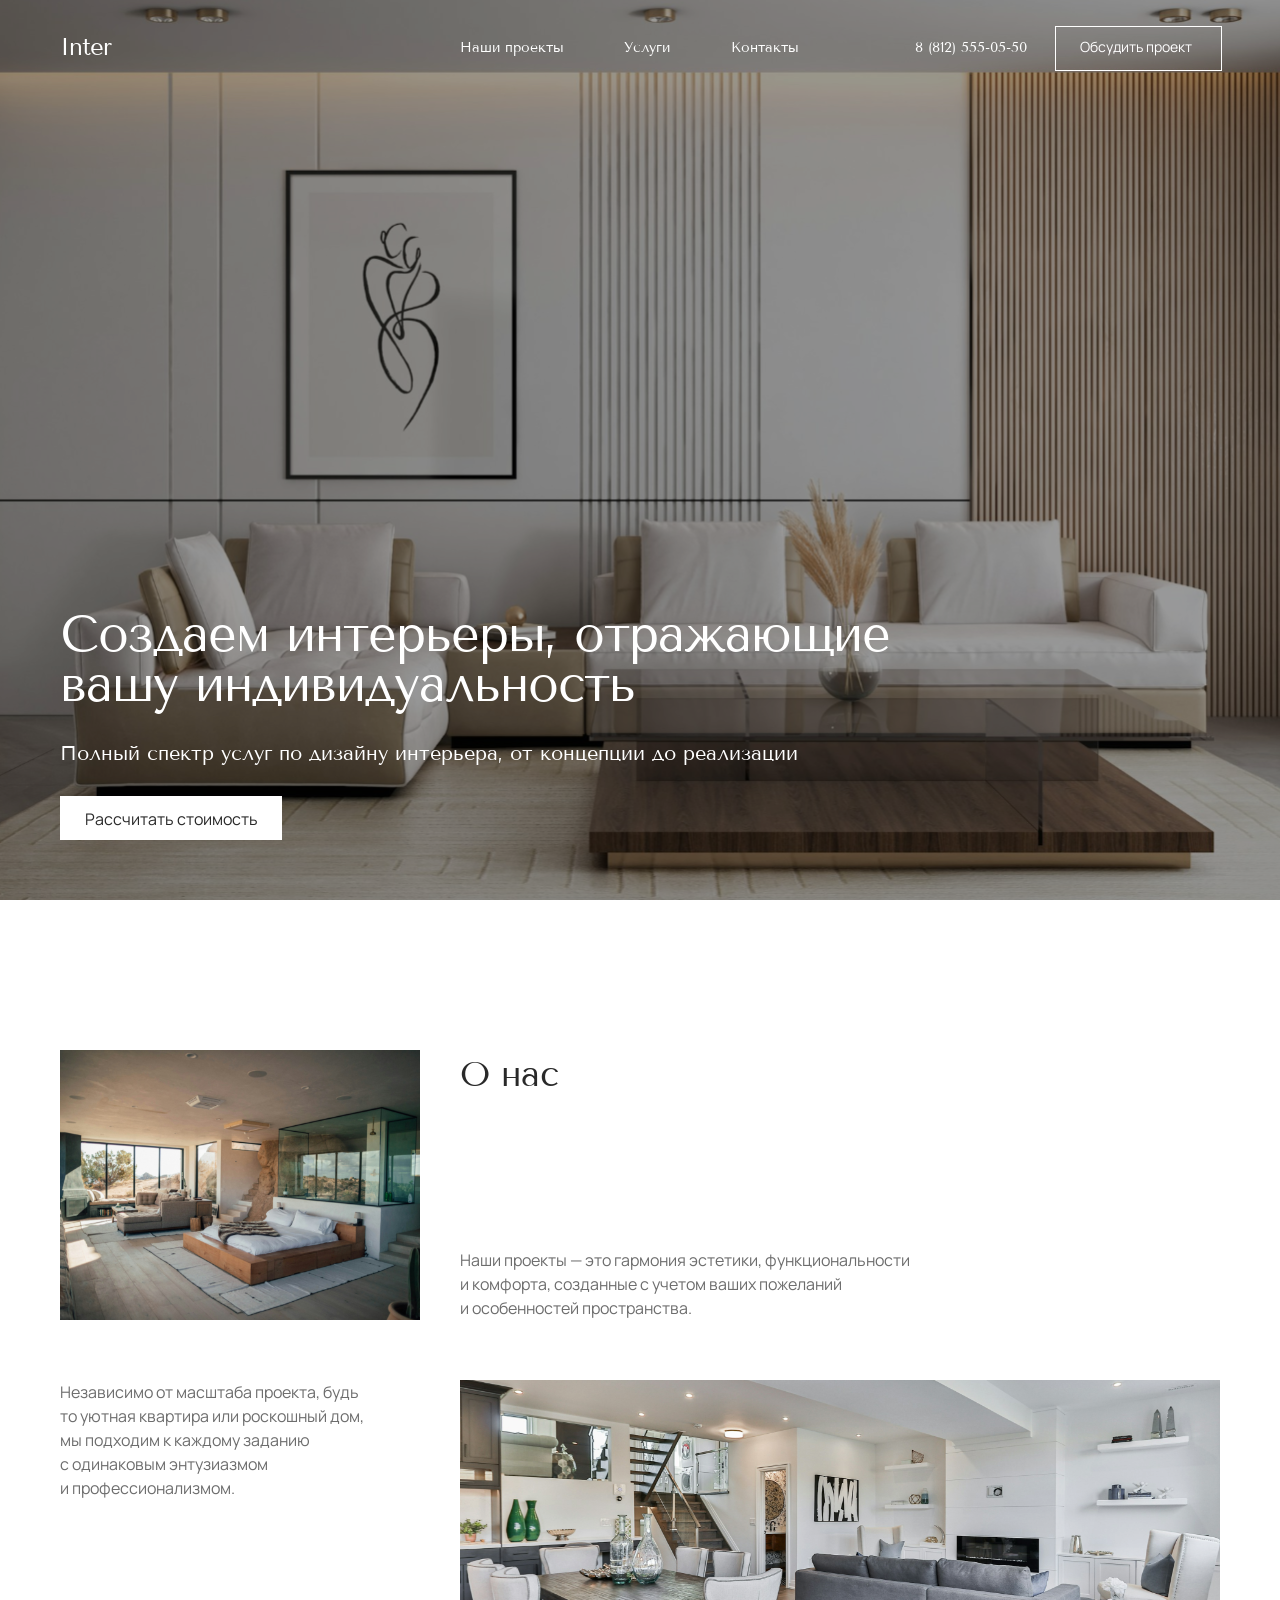
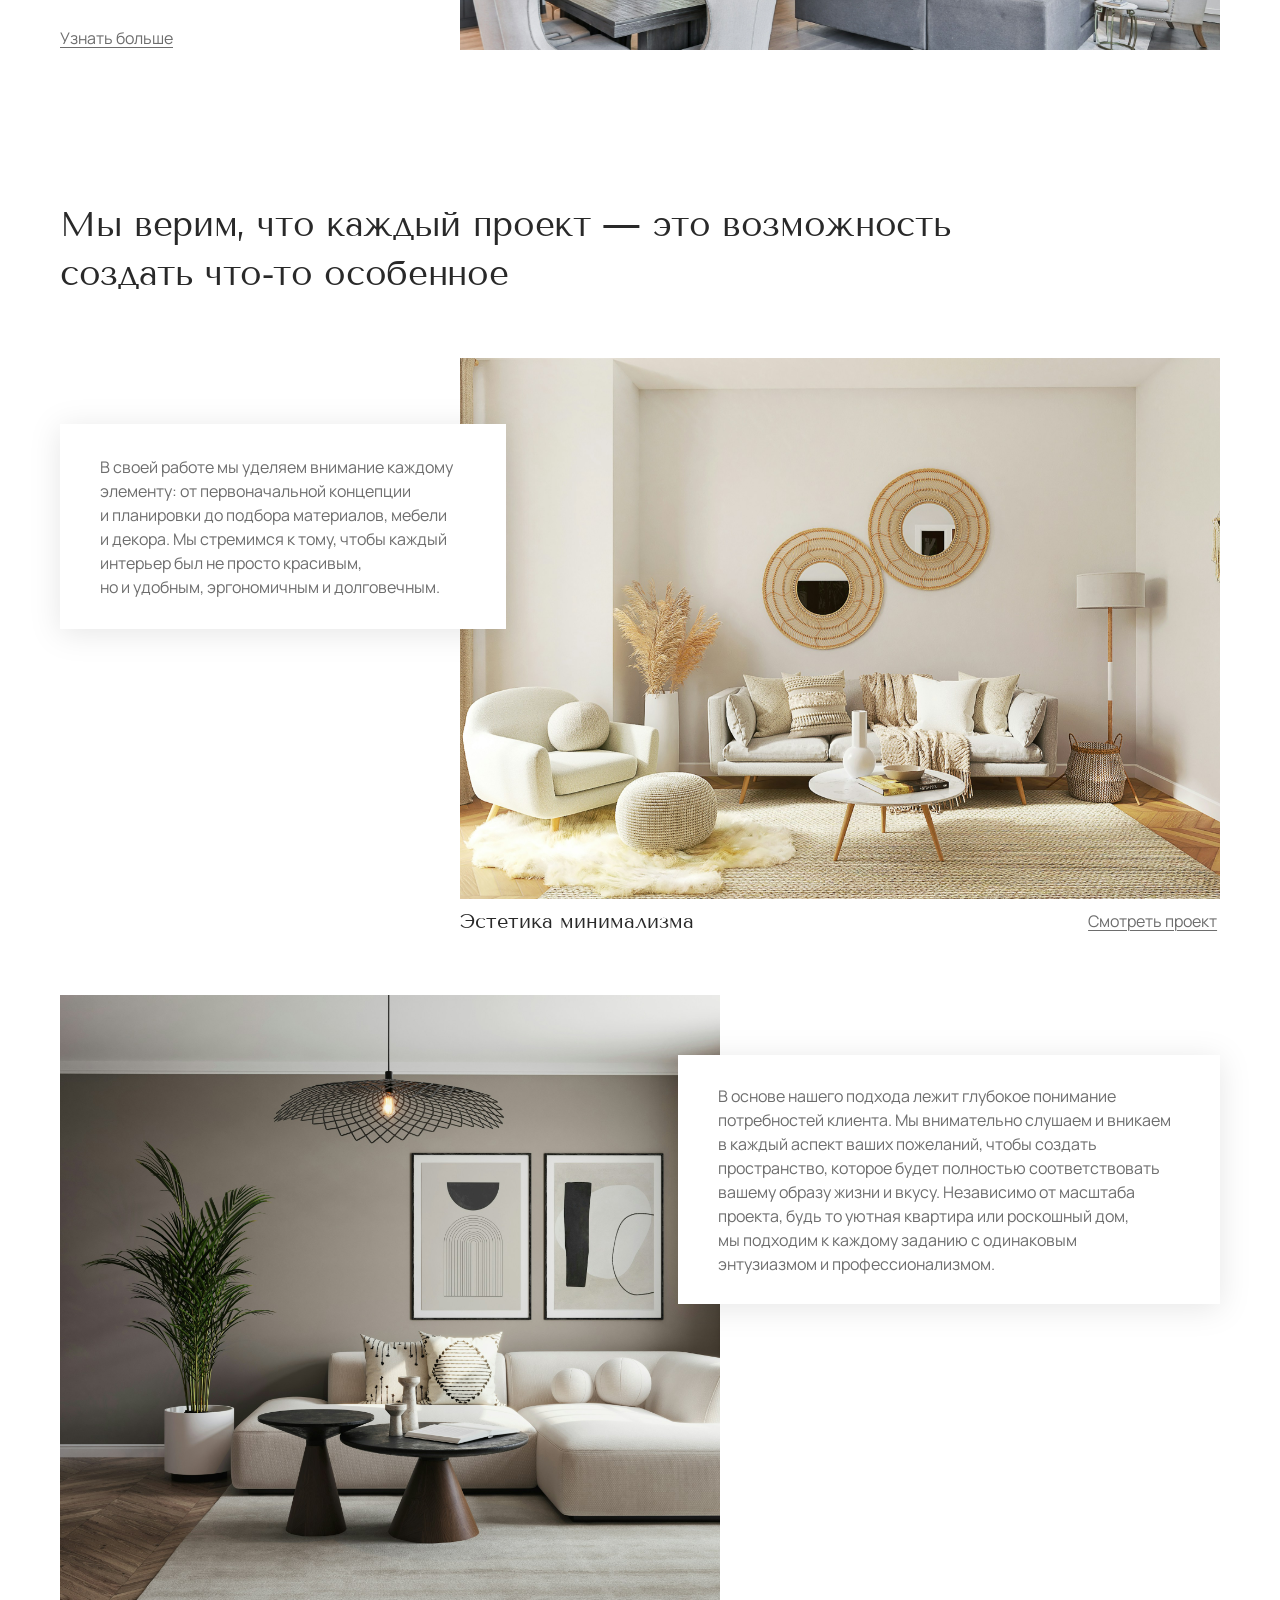
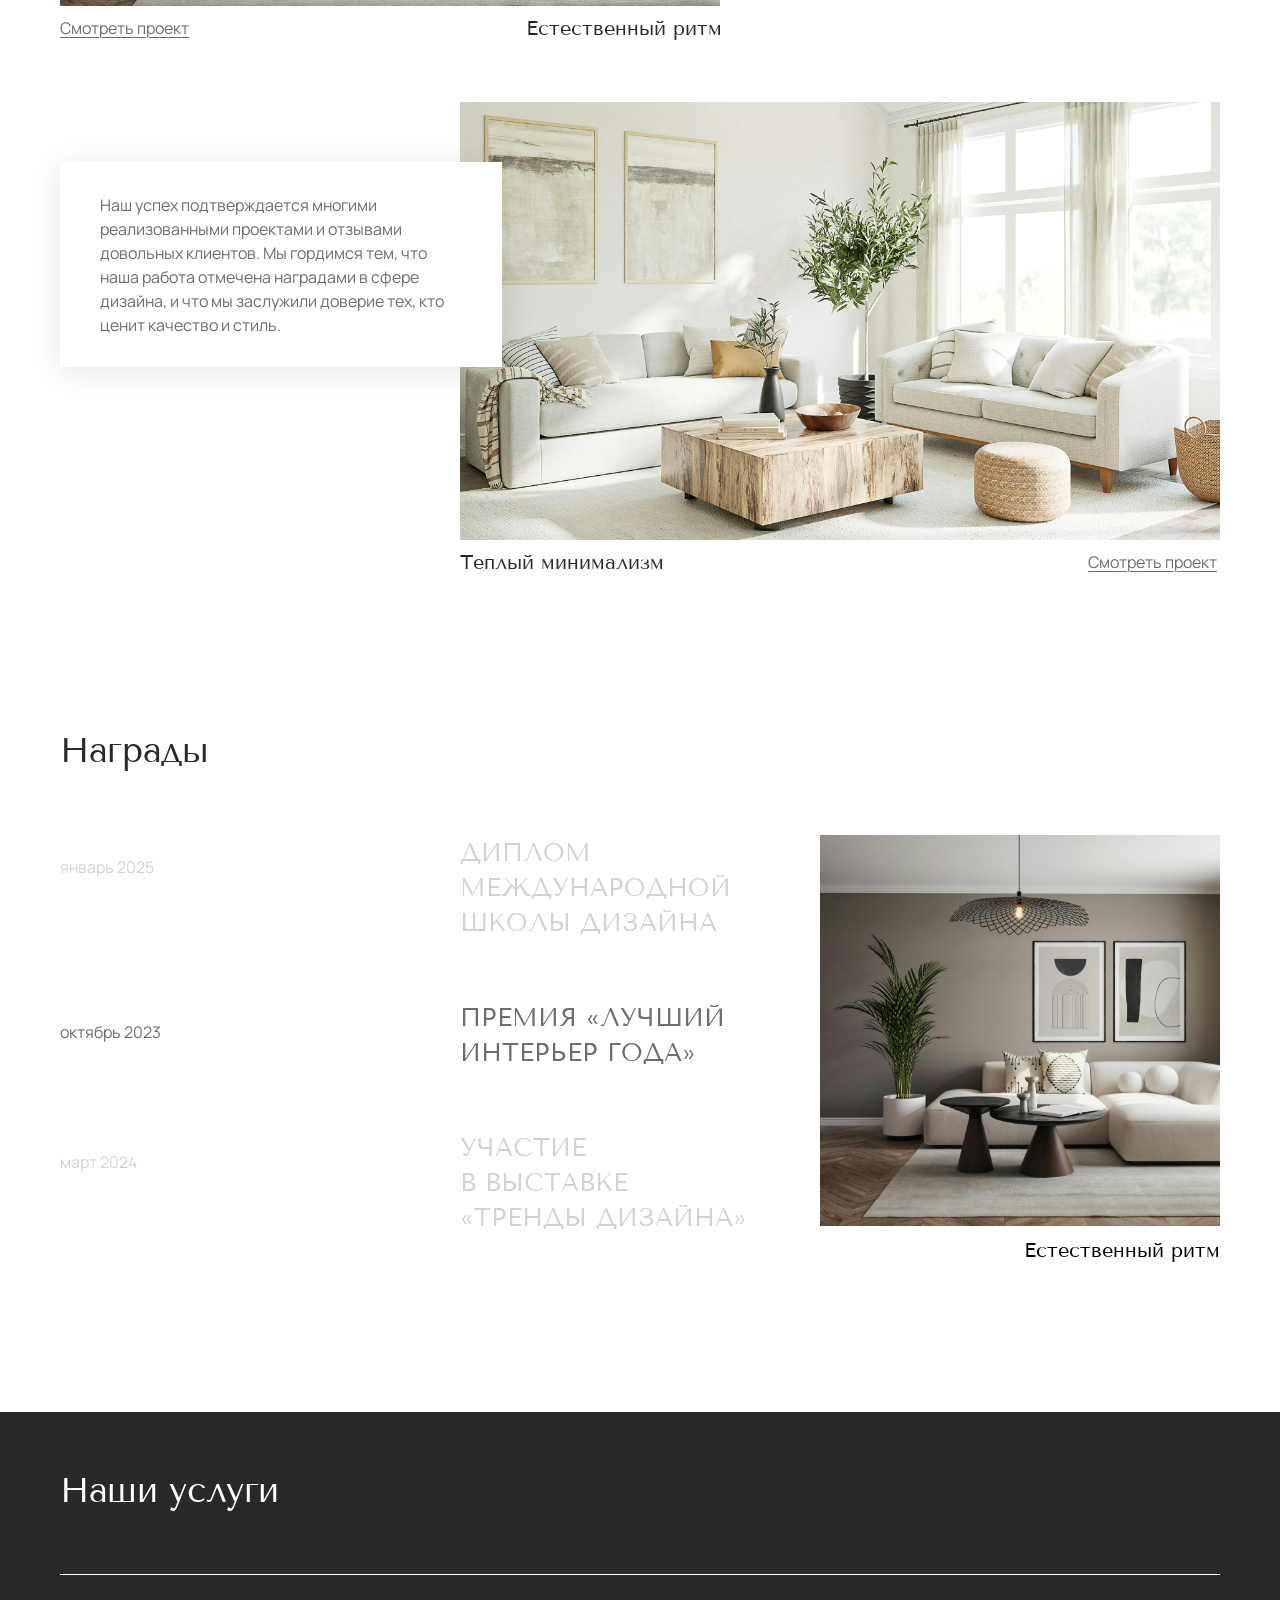
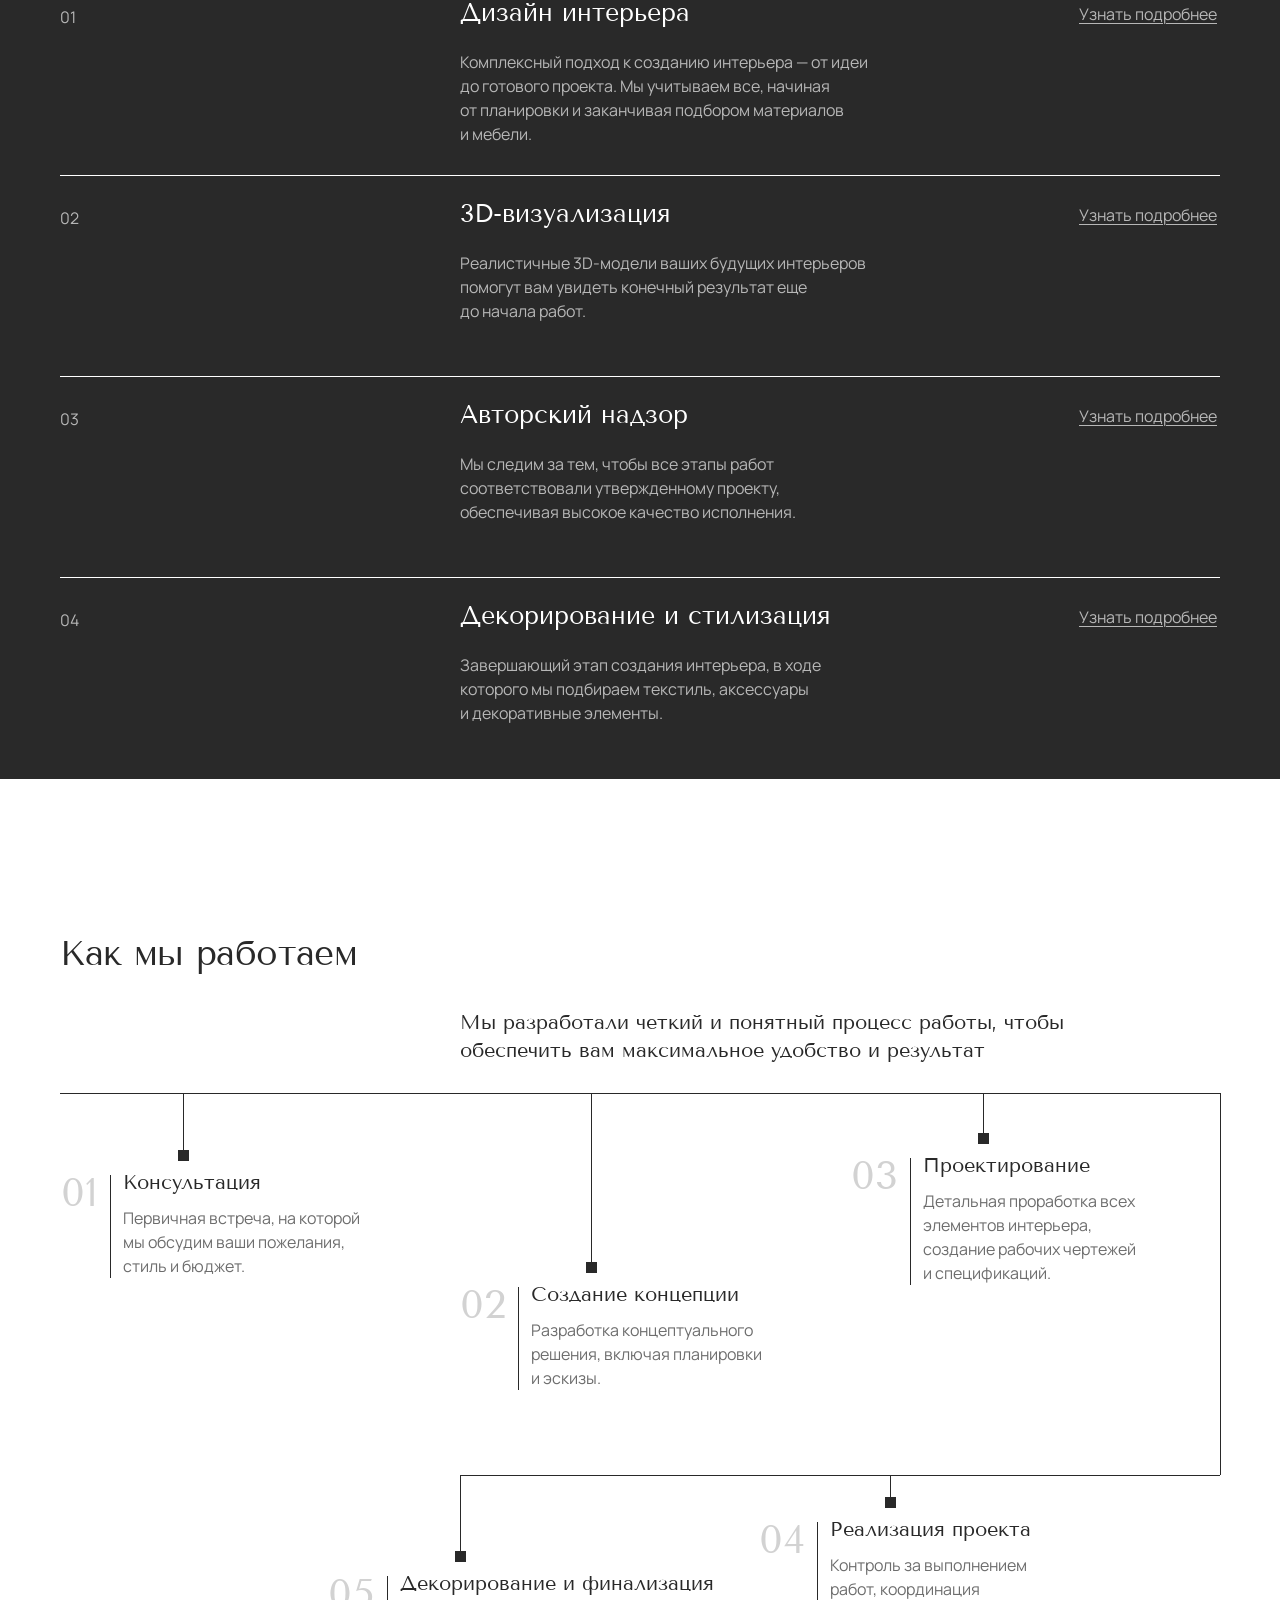
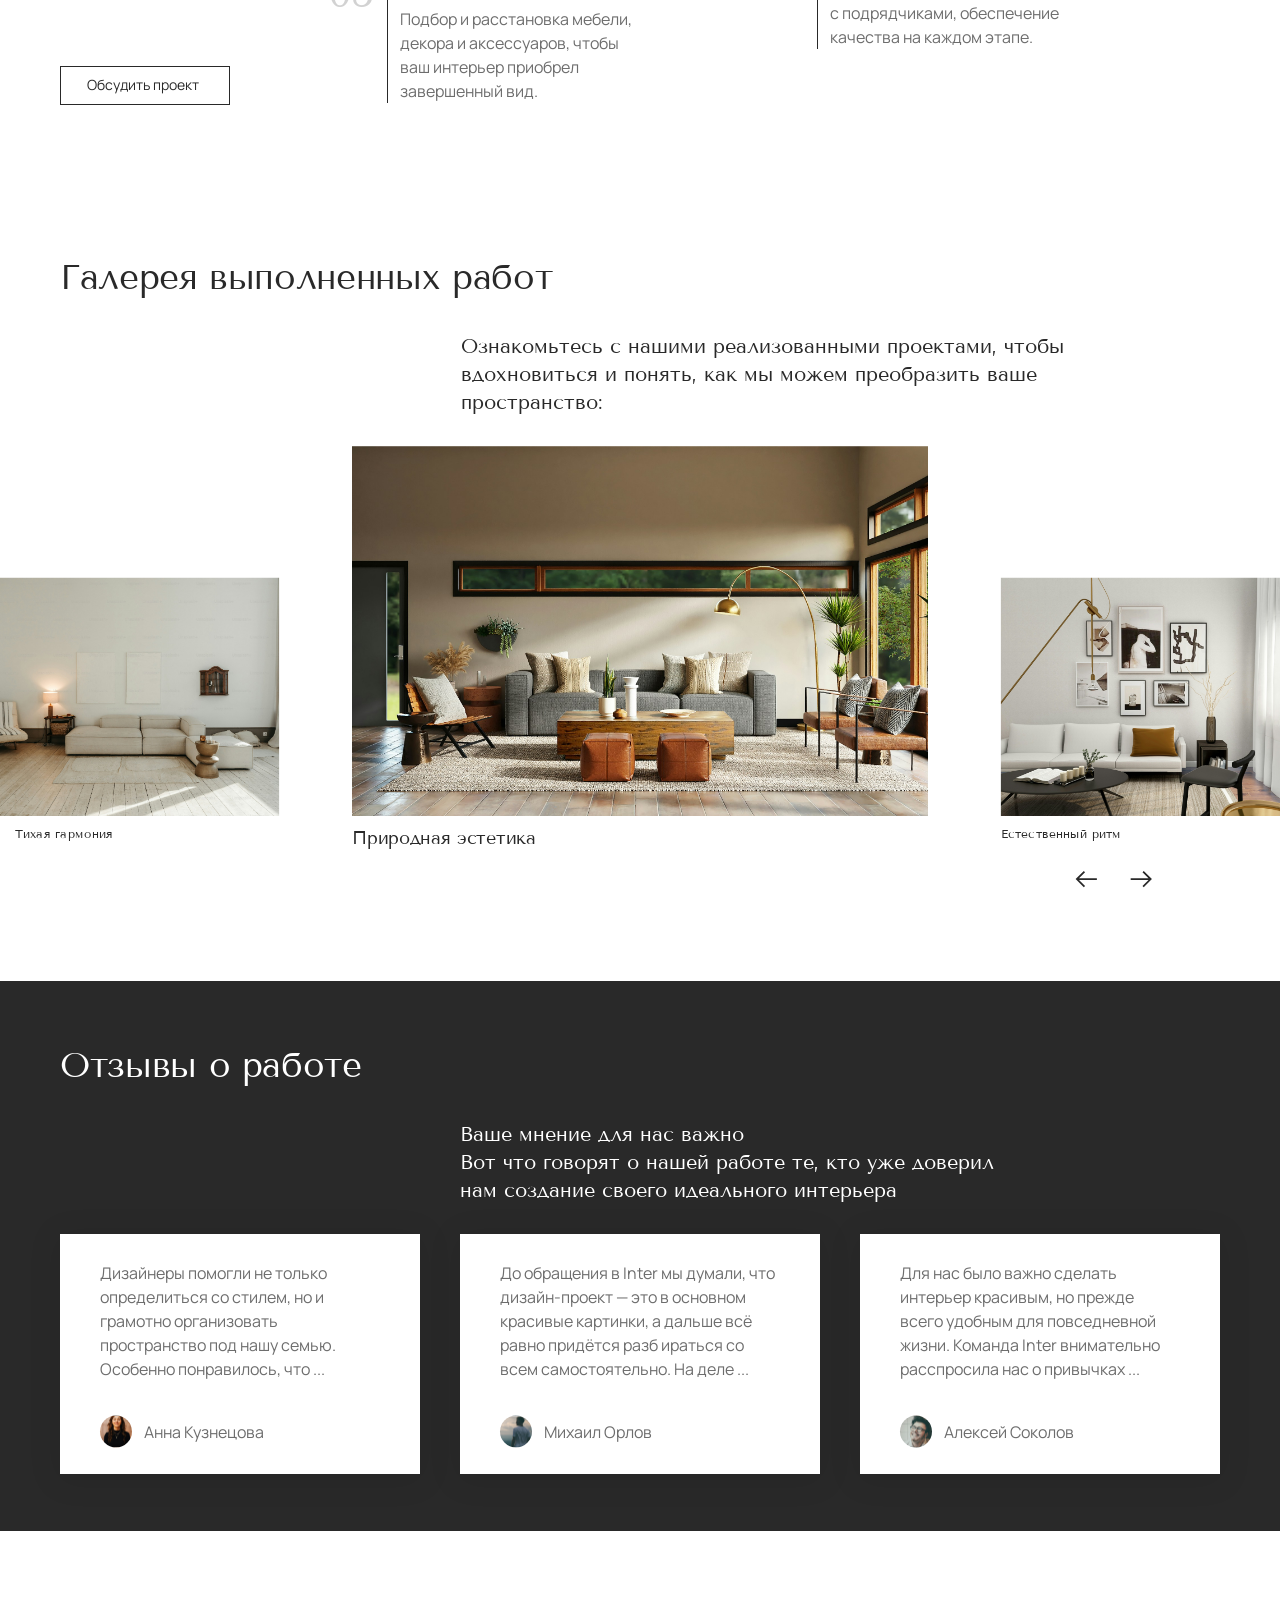
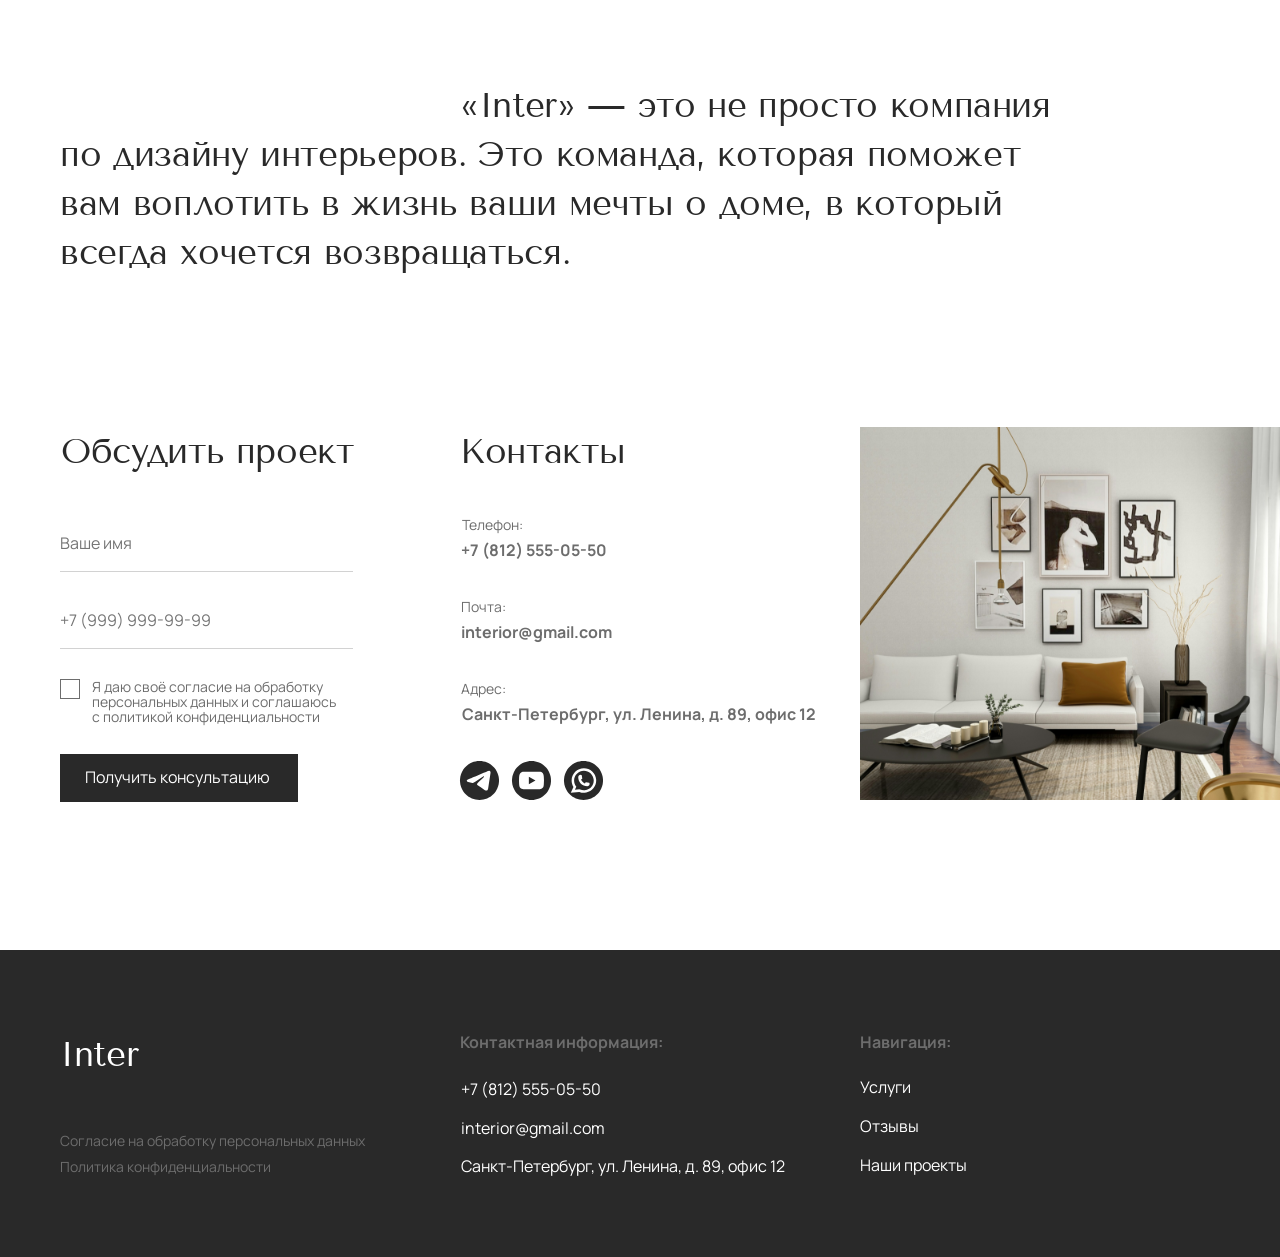
==== commit 31a841d0: "Match site navigation and update privacy pages" ====
--- a/index.html
+++ b/index.html
@@ -1,2 +1,2 @@
-<!doctype html><html lang="ru"><head><meta charset="utf-8"><meta name="viewport" content="width=device-width,initial-scale=1"><title>Inter — дизайн интерьеров</title><meta name="description" content="Студия дизайна интерьеров Inter. От концепции до реализации."><link rel="stylesheet" href="style.css?v=7"></head><body><main><section id="hero" class="section hero" style="--section-height:750px"><div class="canvas"><object class="hero-photo" data="hero.svg" type="image/svg+xml" aria-hidden="true" tabindex="-1"></object><a class="copy hero-bottom hero-cta" style="left:165px;top:675.128px;font-family:'Manrope';font-size:16px;font-weight:400;color:#292929;letter-spacing:0em;--original-y:675.128px;" href="#contact"><span class="line" style="left:0px;top:0px">Рассчитать стоимость</span></a><h1 class="copy hero-bottom" style="left:140px;top:500.75px;font-family:'Tenor Sans';font-size:50px;font-weight:400;color:white;letter-spacing:-0.02em;--original-y:500.75px;"><span class="line" style="left:0px;top:0px">Создаем интерьеры, отражающие </span><span class="line" style="left:0px;top:50px">вашу индивидуальность</span></h1><p class="copy hero-bottom" style="left:140px;top:609.7px;font-family:'Tenor Sans';font-size:20px;font-weight:400;color:white;letter-spacing:0em;--original-y:609.7px;"><span class="line" style="left:0px;top:0px">Полный спектр услуг по дизайну интерьера, от концепции до реализации</span></p><p class="copy" style="left:140px;top:55.04px;font-family:'Tenor Sans';font-size:24px;font-weight:400;color:white;letter-spacing:-0.04em;"><span class="line" style="left:0px;top:0px">Inter</span></p><a class="copy" style="left:540px;top:51.69px;font-family:'Tenor Sans';font-size:14px;font-weight:400;color:white;letter-spacing:0em;" href="#projects"><span class="line" style="left:0px;top:0px">Наши проекты</span></a><a class="copy" style="left:704px;top:51.69px;font-family:'Tenor Sans';font-size:14px;font-weight:400;color:white;letter-spacing:0em;" href="#services"><span class="line" style="left:0px;top:0px">Услуги</span></a><a class="copy" style="left:811px;top:51.69px;font-family:'Tenor Sans';font-size:14px;font-weight:400;color:white;letter-spacing:0em;" href="#contact"><span class="line" style="left:0px;top:0px">Контакты </span></a><a class="copy" style="left:995px;top:51.69px;font-family:'Tenor Sans';font-size:14px;font-weight:400;color:white;letter-spacing:0em;" href="tel:+78125550550"><span class="line" style="left:0px;top:0px">8 (812) 555-05-50</span></a><a class="copy menu-cta" style="left:1160px;top:52.362px;font-family:'Manrope';font-size:14px;font-weight:400;color:white;letter-spacing:0em;" href="#contact"><span class="line" style="left:0px;top:0px">Обсудить проект</span></a></div></section><section id="about" class="section about" style="--section-height:900px"><div class="canvas"><object class="art" data="background.svg?v=6" style="top:-750px" type="image/svg+xml" aria-hidden="true" tabindex="-1"></object><p class="copy" style="left:540px;top:366.13px;font-family:'Manrope';font-size:16px;font-weight:400;color:#6D6D6D;letter-spacing:0em;"><span class="line" style="left:0px;top:0px">Наши проекты — это гармония эстетики, функциональности </span><span class="line" style="left:0px;top:24px">и комфорта, созданные с учетом ваших пожеланий </span><span class="line" style="left:0px;top:48px">и особенностей пространства.</span></p><h2 class="copy" style="left:540px;top:186.225px;font-family:'Tenor Sans';font-size:35px;font-weight:400;color:#292929;letter-spacing:-0.01em;"><span class="line" style="left:0px;top:0px">О нас</span></h2><p class="copy" style="left:140px;top:498.13px;font-family:'Manrope';font-size:16px;font-weight:400;color:#6D6D6D;letter-spacing:0em;"><span class="line" style="left:0px;top:0px">Независимо от масштаба проекта, будь </span><span class="line" style="left:0px;top:24px">то уютная квартира или роскошный дом, </span><span class="line" style="left:0px;top:48px">мы подходим к каждому заданию </span><span class="line" style="left:0px;top:72px">с одинаковым энтузиазмом </span><span class="line" style="left:0px;top:96px">и профессионализмом.</span></p><p class="copy underline" style="left:140px;top:744.13px;font-family:'Manrope';font-size:16px;font-weight:400;color:#6D6D6D;letter-spacing:0em;"><span class="line" style="left:0px;top:0px">Узнать больше</span></p></div></section><section id="projects" class="section projects" style="--section-height:2100px"><div class="canvas"><object class="art" data="background.svg?v=6" style="top:-1650px" type="image/svg+xml" aria-hidden="true" tabindex="-1"></object><h2 class="copy" style="left:140px;top:36.22px;font-family:'Tenor Sans';font-size:35px;font-weight:400;color:#292929;letter-spacing:-0.01em;"><span class="line" style="left:0px;top:0px">Мы верим, что каждый проект — это возможность </span><span class="line" style="left:0px;top:49px">создать что‑то особенное</span></h2><p class="copy" style="left:605.82px;top:1434.7px;font-family:'Tenor Sans';font-size:20px;font-weight:400;color:#292929;letter-spacing:0em;"><span class="line" style="left:0px;top:0px">Естественный ритм</span></p><p class="copy underline" style="left:140px;top:1434.13px;font-family:'Manrope';font-size:16px;font-weight:400;color:#6D6D6D;letter-spacing:0em;"><span class="line" style="left:0px;top:0px">Смотреть проект</span></p><p class="copy" style="left:798px;top:901.63px;font-family:'Manrope';font-size:16px;font-weight:400;color:#6D6D6D;letter-spacing:0em;"><span class="line" style="left:0px;top:0px">В основе нашего подхода лежит глубокое понимание </span><span class="line" style="left:0px;top:24px">потребностей клиента. Мы внимательно слушаем и вникаем </span><span class="line" style="left:0px;top:48px">в каждый аспект ваших пожеланий, чтобы создать </span><span class="line" style="left:0px;top:72px">пространство, которое будет полностью соответствовать </span><span class="line" style="left:0px;top:96px">вашему образу жизни и вкусу. Независимо от масштаба </span><span class="line" style="left:0px;top:120px">проекта, будь то уютная квартира или роскошный дом, </span><span class="line" style="left:0px;top:144px">мы подходим к каждому заданию с одинаковым </span><span class="line" style="left:0px;top:168px">энтузиазмом и профессионализмом.</span></p><p class="copy" style="left:540px;top:1968.7px;font-family:'Tenor Sans';font-size:20px;font-weight:400;color:#292929;letter-spacing:0em;"><span class="line" style="left:0px;top:0px">Теплый минимализм</span></p><p class="copy underline" style="left:1168.08px;top:1968.13px;font-family:'Manrope';font-size:16px;font-weight:400;color:#6D6D6D;letter-spacing:0em;"><span class="line" style="left:0px;top:0px">Смотреть проект</span></p><p class="copy" style="left:180px;top:1610.63px;font-family:'Manrope';font-size:16px;font-weight:400;color:#6D6D6D;letter-spacing:0em;"><span class="line" style="left:0px;top:0px">Наш успех подтверждается многими </span><span class="line" style="left:0px;top:24px">реализованными проектами и отзывами </span><span class="line" style="left:0px;top:48px">довольных клиентов. Мы гордимся тем, что </span><span class="line" style="left:0px;top:72px">наша работа отмечена наградами в сфере </span><span class="line" style="left:0px;top:96px">дизайна, и что мы заслужили доверие тех, кто </span><span class="line" style="left:0px;top:120px">ценит качество и стиль.</span></p><p class="copy underline" style="left:1168.08px;top:727.13px;font-family:'Manrope';font-size:16px;font-weight:400;color:#6D6D6D;letter-spacing:0em;"><span class="line" style="left:0px;top:0px">Смотреть проект</span></p><p class="copy" style="left:540px;top:727.7px;font-family:'Tenor Sans';font-size:20px;font-weight:400;color:#292929;letter-spacing:0em;"><span class="line" style="left:0px;top:0px">Эстетика минимализма</span></p><p class="copy" style="left:180px;top:272.63px;font-family:'Manrope';font-size:16px;font-weight:400;color:#6D6D6D;letter-spacing:0em;"><span class="line" style="left:0px;top:0px">В своей работе мы уделяем внимание каждому </span><span class="line" style="left:0px;top:24px">элементу: от первоначальной концепции </span><span class="line" style="left:0px;top:48px">и планировки до подбора материалов, мебели </span><span class="line" style="left:0px;top:72px">и декора. Мы стремимся к тому, чтобы каждый </span><span class="line" style="left:0px;top:96px">интерьер был не просто красивым, </span><span class="line" style="left:0px;top:120px">но и удобным, эргономичным и долговечным.</span></p></div></section><section id="awards" class="section awards" style="--section-height:712px"><div class="canvas"><object class="art" data="background.svg?v=6" style="top:-3750px" type="image/svg+xml" aria-hidden="true" tabindex="-1"></object><h2 class="copy" style="left:140px;top:62.22px;font-family:'Tenor Sans';font-size:35px;font-weight:400;color:#292929;letter-spacing:-0.01em;"><span class="line" style="left:0px;top:0px">Награды</span></h2><p class="copy" style="left:540px;top:160.88px;font-family:'Tenor Sans';font-size:25px;font-weight:400;color:#D2D2D2;letter-spacing:0em;"><span class="line" style="left:0px;top:0px">ДИПЛОМ </span><span class="line" style="left:0px;top:35px">МЕЖДУНАРОДНОЙ </span><span class="line" style="left:0px;top:70px">ШКОЛЫ ДИЗАЙНА</span></p><p class="copy" style="left:540px;top:325.88px;font-family:'Tenor Sans';font-size:25px;font-weight:400;color:#6D6D6D;letter-spacing:0em;"><span class="line" style="left:0px;top:0px">ПРЕМИЯ «ЛУЧШИЙ </span><span class="line" style="left:0px;top:35px">ИНТЕРЬЕР ГОДА»</span></p><p class="copy" style="left:540px;top:455.88px;font-family:'Tenor Sans';font-size:25px;font-weight:400;color:#D2D2D2;letter-spacing:0em;"><span class="line" style="left:0px;top:0px">УЧАСТИЕ </span><span class="line" style="left:0px;top:35px">В ВЫСТАВКЕ </span><span class="line" style="left:0px;top:70px">«ТРЕНДЫ ДИЗАЙНА»</span></p><p class="copy" style="left:140px;top:173.13px;font-family:'Manrope';font-size:16px;font-weight:400;color:#D2D2D2;letter-spacing:0em;"><span class="line" style="left:0px;top:0px">январь 2025  </span></p><p class="copy" style="left:140px;top:338.13px;font-family:'Manrope';font-size:16px;font-weight:400;color:#6D6D6D;letter-spacing:0em;"><span class="line" style="left:0px;top:0px">октябрь 2023  </span></p><p class="copy" style="left:140px;top:468.13px;font-family:'Manrope';font-size:16px;font-weight:400;color:#D2D2D2;letter-spacing:0em;"><span class="line" style="left:0px;top:0px">март 2024  </span></p><p class="copy" style="left:1105.82px;top:554.7px;font-family:'Tenor Sans';font-size:20px;font-weight:400;color:#292929;letter-spacing:0em;"><span class="line" style="left:0px;top:0px">Естественный ритм</span></p></div></section><section id="services" class="section services" style="--section-height:967px"><div class="canvas"><object class="art" data="background.svg?v=6" style="top:-4462px" type="image/svg+xml" aria-hidden="true" tabindex="-1"></object><h2 class="copy" style="left:140px;top:90.22px;font-family:'Tenor Sans';font-size:35px;font-weight:400;color:white;letter-spacing:-0.01em;"><span class="line" style="left:0px;top:0px">Наши услуги</span></h2><p class="copy" style="left:540px;top:859.13px;font-family:'Manrope';font-size:16px;font-weight:400;color:#B7B7B7;letter-spacing:0em;"><span class="line" style="left:0px;top:0px">Завершающий этап создания интерьера, в ходе </span><span class="line" style="left:0px;top:24px">которого мы подбираем текстиль, аксессуары </span><span class="line" style="left:0px;top:48px">и декоративные элементы.</span></p><p class="copy" style="left:540px;top:811.88px;font-family:'Tenor Sans';font-size:25px;font-weight:400;color:white;letter-spacing:0em;"><span class="line" style="left:0px;top:0px">Декорирование и стилизация</span></p><p class="copy underline" style="left:1159px;top:811.13px;font-family:'Manrope';font-size:16px;font-weight:400;color:#B7B7B7;letter-spacing:0em;"><span class="line" style="left:0px;top:0px">Узнать подробнее</span></p><p class="copy" style="left:140px;top:814.13px;font-family:'Manrope';font-size:16px;font-weight:400;color:#B7B7B7;letter-spacing:0em;"><span class="line" style="left:0px;top:0px">04</span></p><p class="copy" style="left:140px;top:613.13px;font-family:'Manrope';font-size:16px;font-weight:400;color:#B7B7B7;letter-spacing:0em;"><span class="line" style="left:0px;top:0px">03</span></p><p class="copy" style="left:540px;top:658.13px;font-family:'Manrope';font-size:16px;font-weight:400;color:#B7B7B7;letter-spacing:0em;"><span class="line" style="left:0px;top:0px">Мы следим за тем, чтобы все этапы работ </span><span class="line" style="left:0px;top:24px">соответствовали утвержденному проекту, </span><span class="line" style="left:0px;top:48px">обеспечивая высокое качество исполнения.</span></p><p class="copy" style="left:540px;top:610.88px;font-family:'Tenor Sans';font-size:25px;font-weight:400;color:white;letter-spacing:0em;"><span class="line" style="left:0px;top:0px">Авторский надзор</span></p><p class="copy underline" style="left:1159px;top:610.13px;font-family:'Manrope';font-size:16px;font-weight:400;color:#B7B7B7;letter-spacing:0em;"><span class="line" style="left:0px;top:0px">Узнать подробнее</span></p><p class="copy" style="left:140px;top:412.13px;font-family:'Manrope';font-size:16px;font-weight:400;color:#B7B7B7;letter-spacing:0em;"><span class="line" style="left:0px;top:0px">02</span></p><p class="copy" style="left:540px;top:457.13px;font-family:'Manrope';font-size:16px;font-weight:400;color:#B7B7B7;letter-spacing:0em;"><span class="line" style="left:0px;top:0px">Реалистичные 3D-модели ваших будущих интерьеров </span><span class="line" style="left:0px;top:24px">помогут вам увидеть конечный результат еще </span><span class="line" style="left:0px;top:48px">до начала работ.</span></p><p class="copy" style="left:540px;top:409.88px;font-family:'Tenor Sans';font-size:25px;font-weight:400;color:white;letter-spacing:0em;"><span class="line" style="left:0px;top:0px">3D-визуализация</span></p><p class="copy underline" style="left:1159px;top:409.13px;font-family:'Manrope';font-size:16px;font-weight:400;color:#B7B7B7;letter-spacing:0em;"><span class="line" style="left:0px;top:0px">Узнать подробнее</span></p><p class="copy" style="left:540px;top:208.88px;font-family:'Tenor Sans';font-size:25px;font-weight:400;color:white;letter-spacing:0em;"><span class="line" style="left:0px;top:0px">Дизайн интерьера</span></p><p class="copy" style="left:140px;top:211.13px;font-family:'Manrope';font-size:16px;font-weight:400;color:#B7B7B7;letter-spacing:0em;"><span class="line" style="left:0px;top:0px">01</span></p><p class="copy" style="left:540px;top:256.13px;font-family:'Manrope';font-size:16px;font-weight:400;color:#B7B7B7;letter-spacing:0em;"><span class="line" style="left:0px;top:0px">Комплексный подход к созданию интерьера — от идеи </span><span class="line" style="left:0px;top:24px">до готового проекта. Мы учитываем все, начиная </span><span class="line" style="left:0px;top:48px">от планировки и заканчивая подбором материалов </span><span class="line" style="left:0px;top:72px">и мебели. </span></p><p class="copy underline" style="left:1159px;top:208.13px;font-family:'Manrope';font-size:16px;font-weight:400;color:#B7B7B7;letter-spacing:0em;"><span class="line" style="left:0px;top:0px">Узнать подробнее</span></p></div></section><section id="process" class="section process" style="--section-height:1021px"><div class="canvas"><object class="art" data="background.svg?v=6" style="top:-5429px" type="image/svg+xml" aria-hidden="true" tabindex="-1"></object><h2 class="copy" style="left:140px;top:186.22px;font-family:'Tenor Sans';font-size:35px;font-weight:400;color:#292929;letter-spacing:-0.01em;"><span class="line" style="left:0px;top:0px">Как мы работаем</span></h2><p class="copy" style="left:540px;top:249.7px;font-family:'Tenor Sans';font-size:20px;font-weight:400;color:#292929;letter-spacing:0em;"><span class="line" style="left:0px;top:0px">Мы разработали четкий и понятный процесс работы, чтобы </span><span class="line" style="left:0px;top:28px">обеспечить вам максимальное удобство и результат</span></p><p class="copy" style="left:203px;top:445.13px;font-family:'Manrope';font-size:16px;font-weight:400;color:#6D6D6D;letter-spacing:0em;"><span class="line" style="left:0px;top:0px">Первичная встреча, на которой </span><span class="line" style="left:0px;top:24px">мы обсудим ваши пожелания, </span><span class="line" style="left:0px;top:48px">стиль и бюджет.</span></p><p class="copy" style="left:203px;top:409.7px;font-family:'Tenor Sans';font-size:20px;font-weight:400;color:#292929;letter-spacing:0em;"><span class="line" style="left:0px;top:0px">Консультация</span></p><p class="copy" style="left:141px;top:427.4px;font-family:'Tenor Sans';font-size:40px;font-weight:400;color:#D2D2D2;letter-spacing:0em;"><span class="line" style="left:0px;top:0px">01</span></p><p class="copy" style="left:611px;top:557.13px;font-family:'Manrope';font-size:16px;font-weight:400;color:#6D6D6D;letter-spacing:0em;"><span class="line" style="left:0px;top:0px">Разработка концептуального </span><span class="line" style="left:0px;top:24px">решения, включая планировки </span><span class="line" style="left:0px;top:48px">и эскизы.</span></p><p class="copy" style="left:611px;top:521.7px;font-family:'Tenor Sans';font-size:20px;font-weight:400;color:#292929;letter-spacing:0em;"><span class="line" style="left:0px;top:0px">Создание концепции</span></p><p class="copy" style="left:540px;top:539.4px;font-family:'Tenor Sans';font-size:40px;font-weight:400;color:#D2D2D2;letter-spacing:0em;"><span class="line" style="left:0px;top:0px">02</span></p><p class="copy" style="left:1003px;top:428.13px;font-family:'Manrope';font-size:16px;font-weight:400;color:#6D6D6D;letter-spacing:0em;"><span class="line" style="left:0px;top:0px">Детальная проработка всех </span><span class="line" style="left:0px;top:24px">элементов интерьера, </span><span class="line" style="left:0px;top:48px">создание рабочих чертежей </span><span class="line" style="left:0px;top:72px">и спецификаций.</span></p><p class="copy" style="left:1003px;top:392.7px;font-family:'Tenor Sans';font-size:20px;font-weight:400;color:#292929;letter-spacing:0em;"><span class="line" style="left:0px;top:0px">Проектирование</span></p><p class="copy" style="left:931px;top:410.4px;font-family:'Tenor Sans';font-size:40px;font-weight:400;color:#D2D2D2;letter-spacing:0em;"><span class="line" style="left:0px;top:0px">03</span></p><p class="copy" style="left:910px;top:792.13px;font-family:'Manrope';font-size:16px;font-weight:400;color:#6D6D6D;letter-spacing:0em;"><span class="line" style="left:0px;top:0px">Контроль за выполнением </span><span class="line" style="left:0px;top:24px">работ, координация </span><span class="line" style="left:0px;top:48px">с подрядчиками, обеспечение </span><span class="line" style="left:0px;top:72px">качества на каждом этапе.</span></p><p class="copy" style="left:910px;top:756.7px;font-family:'Tenor Sans';font-size:20px;font-weight:400;color:#292929;letter-spacing:0em;"><span class="line" style="left:0px;top:0px">Реализация проекта</span></p><p class="copy" style="left:839px;top:774.4px;font-family:'Tenor Sans';font-size:40px;font-weight:400;color:#D2D2D2;letter-spacing:0em;"><span class="line" style="left:0px;top:0px">04</span></p><p class="copy" style="left:480px;top:846.13px;font-family:'Manrope';font-size:16px;font-weight:400;color:#6D6D6D;letter-spacing:0em;"><span class="line" style="left:0px;top:0px">Подбор и расстановка мебели, </span><span class="line" style="left:0px;top:24px">декора и аксессуаров, чтобы </span><span class="line" style="left:0px;top:48px">ваш интерьер приобрел </span><span class="line" style="left:0px;top:72px">завершенный вид.</span></p><p class="copy" style="left:480px;top:810.7px;font-family:'Tenor Sans';font-size:20px;font-weight:400;color:#292929;letter-spacing:0em;"><span class="line" style="left:0px;top:0px">Декорирование и финализация</span></p><p class="copy" style="left:408px;top:828.4px;font-family:'Tenor Sans';font-size:40px;font-weight:400;color:#D2D2D2;letter-spacing:0em;"><span class="line" style="left:0px;top:0px">05</span></p><a class="copy" style="left:167px;top:910.86px;font-family:'Manrope';font-size:14px;font-weight:400;color:#292929;letter-spacing:0em;" href="#contact"><span class="line" style="left:0px;top:0px">Обсудить проект</span></a></div></section><section id="gallery" class="section gallery" style="--section-height:848px"><div class="gallery-heading canvas"><h2 class="copy" style="left:140px;top:89.22px;font-family:'Tenor Sans';font-size:35px;font-weight:400;color:#292929;letter-spacing:-0.01em;"><span class="line" style="left:0px;top:0px">Галерея выполненных работ</span></h2><p class="copy" style="left:541px;top:152.7px;font-family:'Tenor Sans';font-size:20px;font-weight:400;color:#292929;letter-spacing:0em;"><span class="line" style="left:0px;top:0px">Ознакомьтесь с нашими реализованными проектами, чтобы </span><span class="line" style="left:0px;top:28px">вдохновиться и понять, как мы можем преобразить ваше </span><span class="line" style="left:0px;top:56px">пространство:</span></p></div><div class="canvas"><p class="copy" style="left:396px;top:690.7px;font-family:'Tenor Sans';font-size:20px;font-weight:400;color:#292929;letter-spacing:0em;"><span class="line" style="left:0px;top:0px">Природная эстетика</span></p><p class="copy" style="left:1126px;top:681.69px;font-family:'Tenor Sans';font-size:14px;font-weight:400;color:#292929;letter-spacing:0em;"><span class="line" style="left:0px;top:0px">Естественный ритм</span></p><p class="copy" style="left:992px;top:690.13px;font-family:'Manrope';font-size:16px;font-weight:400;color:#6D6D6D;letter-spacing:0em;"><span class="line" style="left:0px;top:0px">226 м</span></p><p class="copy" style="left:1034.44px;top:690.13px;font-family:'Manrope';font-size:16px;font-weight:400;color:#6D6D6D;letter-spacing:0em;"><span class="line" style="left:0px;top:0px">²</span></p><p class="copy" style="left:298.195px;top:682.6px;font-family:'Manrope';font-size:12px;font-weight:400;color:#6D6D6D;letter-spacing:0em;"><span class="line" style="left:0px;top:0px">²</span></p><p class="copy" style="left:269.719px;top:682.6px;font-family:'Manrope';font-size:12px;font-weight:400;color:#6D6D6D;letter-spacing:0em;"><span class="line" style="left:0px;top:0px">147 м</span></p></div></section><section id="reviews" class="section reviews" style="--section-height:602px"><div class="canvas"><object class="art" data="background.svg?v=6" style="top:-7298px" type="image/svg+xml" aria-hidden="true" tabindex="-1"></object><h2 class="copy" style="left:140px;top:96.22px;font-family:'Tenor Sans';font-size:35px;font-weight:400;color:white;letter-spacing:-0.01em;"><span class="line" style="left:0px;top:0px">Отзывы о работе</span></h2><p class="copy" style="left:540px;top:159.7px;font-family:'Tenor Sans';font-size:20px;font-weight:400;color:white;letter-spacing:0em;"><span class="line" style="left:0px;top:0px">Ваше мнение для нас важно -</span><span class="line" style="left:0px;top:28px">Вот что говорят о нашей работе те, кто уже доверил </span><span class="line" style="left:0px;top:56px">нам создание своего идеального интерьера</span></p><p class="copy" style="left:180px;top:297.63px;font-family:'Manrope';font-size:16px;font-weight:400;color:#6D6D6D;letter-spacing:0em;"><span class="line" style="left:0px;top:0px">Дизайнеры помогли не только </span><span class="line" style="left:0px;top:24px">определиться со стилем, но и </span><span class="line" style="left:0px;top:48px">грамотно организовать </span><span class="line" style="left:0px;top:72px">пространство под нашу семью. </span><span class="line" style="left:0px;top:96px">Особенно понравилось, что ...</span></p><p class="copy" style="left:224px;top:456.63px;font-family:'Manrope';font-size:16px;font-weight:400;color:#6D6D6D;letter-spacing:0em;"><span class="line" style="left:0px;top:0px">Анна Кузнецова</span></p><p class="copy" style="left:580px;top:297.63px;font-family:'Manrope';font-size:16px;font-weight:400;color:#6D6D6D;letter-spacing:0em;"><span class="line" style="left:0px;top:0px">До обращения в Inter мы думали, что </span><span class="line" style="left:0px;top:24px">дизайн-проект — это в основном </span><span class="line" style="left:0px;top:48px">красивые картинки, а дальше всё </span><span class="line" style="left:0px;top:72px">равно придётся разб ираться со </span><span class="line" style="left:0px;top:96px">всем самостоятельно. На деле ...</span></p><p class="copy" style="left:624px;top:456.63px;font-family:'Manrope';font-size:16px;font-weight:400;color:#6D6D6D;letter-spacing:0em;"><span class="line" style="left:0px;top:0px">Михаил Орлов</span></p><p class="copy" style="left:980px;top:297.63px;font-family:'Manrope';font-size:16px;font-weight:400;color:#6D6D6D;letter-spacing:0em;"><span class="line" style="left:0px;top:0px">Для нас было важно сделать </span><span class="line" style="left:0px;top:24px">интерьер красивым, но прежде </span><span class="line" style="left:0px;top:48px">всего удобным для повседневной </span><span class="line" style="left:0px;top:72px">жизни. Команда Inter внимательно </span><span class="line" style="left:0px;top:96px">расспросила нас о привычках ...</span></p><p class="copy" style="left:1024px;top:456.63px;font-family:'Manrope';font-size:16px;font-weight:400;color:#6D6D6D;letter-spacing:0em;"><span class="line" style="left:0px;top:0px">Алексей Соколов</span></p><p class="copy" style="left:1213.07px;top:536.13px;font-family:'Manrope';font-size:16px;font-weight:400;color:white;letter-spacing:0em;"><span class="line" style="left:0px;top:0px">Все отзывы</span></p></div></section><section id="contact" class="section contact" style="--section-height:1019px"><div class="canvas"><object class="art" data="background.svg?v=6" style="top:-7900px" type="image/svg+xml" aria-hidden="true" tabindex="-1"></object><a class="copy" style="left:541px;top:625.13px;font-family:'Manrope';font-size:16px;font-weight:bold;color:#6D6D6D;letter-spacing:0em;" href="tel:+78125550550"><span class="line" style="left:0px;top:0px">+7 (812) 555-05-50</span></a><p class="copy" style="left:542px;top:599.36px;font-family:'Manrope';font-size:14px;font-weight:400;color:#6D6D6D;letter-spacing:0em;"><span class="line" style="left:0px;top:0px">Телефон:</span></p><p class="copy" style="left:541px;top:681.36px;font-family:'Manrope';font-size:14px;font-weight:400;color:#6D6D6D;letter-spacing:0em;"><span class="line" style="left:0px;top:0px">Почта:</span></p><a class="copy" style="left:541px;top:707.13px;font-family:'Manrope';font-size:16px;font-weight:bold;color:#6D6D6D;letter-spacing:0em;" href="mailto:interior@gmail.com"><span class="line" style="left:0px;top:0px">interior@gmail.com</span></a><p class="copy" style="left:541px;top:763.36px;font-family:'Manrope';font-size:14px;font-weight:400;color:#6D6D6D;letter-spacing:0em;"><span class="line" style="left:0px;top:0px">Адрес:</span></p><p class="copy" style="left:542px;top:789.13px;font-family:'Manrope';font-size:16px;font-weight:bold;color:#6D6D6D;letter-spacing:0em;"><span class="line" style="left:0px;top:0px">Санкт-Петербург, ул. Ленина, д. 89, офис 12</span></p><h2 class="copy" style="left:540px;top:532.22px;font-family:'Tenor Sans';font-size:35px;font-weight:400;color:#292929;letter-spacing:-0.01em;"><span class="line" style="left:0px;top:0px">Контакты</span></h2><h2 class="copy" style="left:141px;top:532.22px;font-family:'Tenor Sans';font-size:35px;font-weight:400;color:#292929;letter-spacing:-0.01em;"><span class="line" style="left:0px;top:0px">Обсудить проект</span></h2><p class="copy" style="left:172px;top:760.86px;font-family:'Manrope';font-size:14px;font-weight:400;color:#6D6D6D;letter-spacing:0em;"><span class="line" style="left:0px;top:0px">Я даю своё согласие на обработку </span><span class="line" style="left:0px;top:15px">персональных данных и соглашаюсь </span><span class="line" style="left:0px;top:30px">с политикой конфиденциальности</span></p><p class="copy" style="left:165px;top:852.13px;font-family:'Manrope';font-size:16px;font-weight:400;color:white;letter-spacing:0em;"><span class="line" style="left:0px;top:0px">Получить консультацию</span></p><h2 class="copy" style="left:140px;top:186.22px;font-family:'Tenor Sans';font-size:35px;font-weight:400;color:#292929;letter-spacing:-0.01em;"><span class="line" style="left:400px;top:0px">«Inter» — это не просто компания </span><span class="line" style="left:0px;top:49px">по дизайну интерьеров. Это команда, которая поможет </span><span class="line" style="left:0px;top:98.01px">вам воплотить в жизнь ваши мечты о доме, в который </span><span class="line" style="left:0px;top:147.01px">всегда хочется возвращаться. </span></h2><input class="field name" aria-label="Ваше имя" placeholder="Ваше имя"><input class="field phone" aria-label="Телефон" placeholder="+7 (999) 999-9999" type="tel"><input class="consent" type="checkbox" aria-label="Согласие на обработку персональных данных"></div></section><section id="footer" class="section footer" style="--section-height:307px"><div class="canvas"><object class="art" data="background.svg?v=6" style="top:-8919px" type="image/svg+xml" aria-hidden="true" tabindex="-1"></object><h2 class="copy" style="left:140px;top:116.22px;font-family:'Tenor Sans';font-size:35px;font-weight:400;color:white;letter-spacing:-0.01em;"><span class="line" style="left:0px;top:0px">Inter</span></h2><a class="copy" style="left:541px;top:145.13px;font-family:'Manrope';font-size:16px;font-weight:400;color:white;letter-spacing:0em;" href="tel:+78125550550"><span class="line" style="left:0px;top:0px">+7 (812) 555-05-50</span></a><p class="copy" style="left:541px;top:222.13px;font-family:'Manrope';font-size:16px;font-weight:400;color:white;letter-spacing:0em;"><span class="line" style="left:0px;top:0px">Санкт-Петербург, ул. Ленина, д. 89, офис 12</span></p><a class="copy" style="left:541px;top:184.13px;font-family:'Manrope';font-size:16px;font-weight:400;color:white;letter-spacing:0em;" href="mailto:interior@gmail.com"><span class="line" style="left:0px;top:0px">interior@gmail.com</span></a><p class="copy" style="left:940px;top:98.13px;font-family:'Manrope';font-size:16px;font-weight:bold;color:#6D6D6D;letter-spacing:0em;"><span class="line" style="left:0px;top:0px">Навигация:</span></p><p class="copy" style="left:540px;top:98.13px;font-family:'Manrope';font-size:16px;font-weight:bold;color:#6D6D6D;letter-spacing:0em;"><span class="line" style="left:0px;top:0px">Контактная информация:</span></p><a class="copy" style="left:940px;top:221.13px;font-family:'Manrope';font-size:16px;font-weight:400;color:white;letter-spacing:0em;" href="#projects"><span class="line" style="left:0px;top:0px">Наши проекты</span></a><a class="copy" style="left:940px;top:143.13px;font-family:'Manrope';font-size:16px;font-weight:400;color:white;letter-spacing:0em;" href="#services"><span class="line" style="left:0px;top:0px">Услуги</span></a><a class="copy" style="left:940px;top:182.13px;font-family:'Manrope';font-size:16px;font-weight:400;color:white;letter-spacing:0em;" href="#reviews"><span class="line" style="left:0px;top:0px">Отзывы </span></a><p class="copy" style="left:140px;top:196.36px;font-family:'Manrope';font-size:14px;font-weight:400;color:#6D6D6D;letter-spacing:0em;"><span class="line" style="left:0px;top:0px">Согласие на обработку персональных данных</span></p><p class="copy" style="left:140px;top:222.36px;font-family:'Manrope';font-size:14px;font-weight:400;color:#6D6D6D;letter-spacing:0em;"><span class="line" style="left:0px;top:0px">Политика конфиденциальности</span></p></div></section></main><script src="main.js?v=7"></script></body></html>+<!doctype html><html lang="ru"><head><meta charset="utf-8"><meta name="viewport" content="width=device-width,initial-scale=1"><title>Inter — дизайн интерьеров</title><meta name="description" content="Студия дизайна интерьеров Inter. От концепции до реализации."><link rel="stylesheet" href="style.css?v=9"></head><body><main><section id="hero" class="section hero" style="--section-height:750px"><div class="canvas"><object class="hero-photo" data="hero.svg" type="image/svg+xml" aria-hidden="true" tabindex="-1"></object><a class="copy hero-bottom hero-cta" style="left:165px;top:675.128px;font-family:'Manrope';font-size:16px;font-weight:400;color:#292929;letter-spacing:0em;--original-y:675.128px;" href="#contact"><span class="line" style="left:0px;top:0px">Рассчитать стоимость</span></a><h1 class="copy hero-bottom" style="left:140px;top:500.75px;font-family:'Tenor Sans';font-size:50px;font-weight:400;color:white;letter-spacing:-0.02em;--original-y:500.75px;"><span class="line" style="left:0px;top:0px">Создаем интерьеры, отражающие </span><span class="line" style="left:0px;top:50px">вашу индивидуальность</span></h1><p class="copy hero-bottom" style="left:140px;top:609.7px;font-family:'Tenor Sans';font-size:20px;font-weight:400;color:white;letter-spacing:0em;--original-y:609.7px;"><span class="line" style="left:0px;top:0px">Полный спектр услуг по дизайну интерьера, от концепции до реализации</span></p><p class="copy" style="left:140px;top:55.04px;font-family:'Tenor Sans';font-size:24px;font-weight:400;color:white;letter-spacing:-0.04em;"><span class="line" style="left:0px;top:0px">Inter</span></p><a class="copy" style="left:540px;top:51.69px;font-family:'Tenor Sans';font-size:14px;font-weight:400;color:white;letter-spacing:0em;" href="#projects"><span class="line" style="left:0px;top:0px">Наши проекты</span></a><a class="copy" style="left:704px;top:51.69px;font-family:'Tenor Sans';font-size:14px;font-weight:400;color:white;letter-spacing:0em;" href="#services"><span class="line" style="left:0px;top:0px">Услуги</span></a><a class="copy" style="left:811px;top:51.69px;font-family:'Tenor Sans';font-size:14px;font-weight:400;color:white;letter-spacing:0em;" href="#contact"><span class="line" style="left:0px;top:0px">Контакты </span></a><a class="copy" style="left:995px;top:51.69px;font-family:'Tenor Sans';font-size:14px;font-weight:400;color:white;letter-spacing:0em;" href="tel:+78125550550"><span class="line" style="left:0px;top:0px">8 (812) 555-05-50</span></a><a class="copy menu-cta" style="left:1160px;top:52.362px;font-family:'Manrope';font-size:14px;font-weight:400;color:white;letter-spacing:0em;" href="#contact"><span class="line" style="left:0px;top:0px">Обсудить проект</span></a></div></section><section id="about" class="section about" style="--section-height:900px"><div class="canvas"><object class="art" data="background.svg?v=6" style="top:-750px" type="image/svg+xml" aria-hidden="true" tabindex="-1"></object><p class="copy" style="left:540px;top:366.13px;font-family:'Manrope';font-size:16px;font-weight:400;color:#6D6D6D;letter-spacing:0em;"><span class="line" style="left:0px;top:0px">Наши проекты — это гармония эстетики, функциональности </span><span class="line" style="left:0px;top:24px">и комфорта, созданные с учетом ваших пожеланий </span><span class="line" style="left:0px;top:48px">и особенностей пространства.</span></p><h2 class="copy" style="left:540px;top:186.225px;font-family:'Tenor Sans';font-size:35px;font-weight:400;color:#292929;letter-spacing:-0.01em;"><span class="line" style="left:0px;top:0px">О нас</span></h2><p class="copy" style="left:140px;top:498.13px;font-family:'Manrope';font-size:16px;font-weight:400;color:#6D6D6D;letter-spacing:0em;"><span class="line" style="left:0px;top:0px">Независимо от масштаба проекта, будь </span><span class="line" style="left:0px;top:24px">то уютная квартира или роскошный дом, </span><span class="line" style="left:0px;top:48px">мы подходим к каждому заданию </span><span class="line" style="left:0px;top:72px">с одинаковым энтузиазмом </span><span class="line" style="left:0px;top:96px">и профессионализмом.</span></p><p class="copy underline" style="left:140px;top:744.13px;font-family:'Manrope';font-size:16px;font-weight:400;color:#6D6D6D;letter-spacing:0em;"><span class="line" style="left:0px;top:0px">Узнать больше</span></p></div></section><section id="projects" class="section projects" style="--section-height:2100px"><div class="canvas"><object class="art" data="background.svg?v=6" style="top:-1650px" type="image/svg+xml" aria-hidden="true" tabindex="-1"></object><h2 class="copy" style="left:140px;top:36.22px;font-family:'Tenor Sans';font-size:35px;font-weight:400;color:#292929;letter-spacing:-0.01em;"><span class="line" style="left:0px;top:0px">Мы верим, что каждый проект — это возможность </span><span class="line" style="left:0px;top:49px">создать что‑то особенное</span></h2><p class="copy" style="left:605.82px;top:1434.7px;font-family:'Tenor Sans';font-size:20px;font-weight:400;color:#292929;letter-spacing:0em;"><span class="line" style="left:0px;top:0px">Естественный ритм</span></p><p class="copy underline" style="left:140px;top:1434.13px;font-family:'Manrope';font-size:16px;font-weight:400;color:#6D6D6D;letter-spacing:0em;"><span class="line" style="left:0px;top:0px">Смотреть проект</span></p><p class="copy" style="left:798px;top:901.63px;font-family:'Manrope';font-size:16px;font-weight:400;color:#6D6D6D;letter-spacing:0em;"><span class="line" style="left:0px;top:0px">В основе нашего подхода лежит глубокое понимание </span><span class="line" style="left:0px;top:24px">потребностей клиента. Мы внимательно слушаем и вникаем </span><span class="line" style="left:0px;top:48px">в каждый аспект ваших пожеланий, чтобы создать </span><span class="line" style="left:0px;top:72px">пространство, которое будет полностью соответствовать </span><span class="line" style="left:0px;top:96px">вашему образу жизни и вкусу. Независимо от масштаба </span><span class="line" style="left:0px;top:120px">проекта, будь то уютная квартира или роскошный дом, </span><span class="line" style="left:0px;top:144px">мы подходим к каждому заданию с одинаковым </span><span class="line" style="left:0px;top:168px">энтузиазмом и профессионализмом.</span></p><p class="copy" style="left:540px;top:1968.7px;font-family:'Tenor Sans';font-size:20px;font-weight:400;color:#292929;letter-spacing:0em;"><span class="line" style="left:0px;top:0px">Теплый минимализм</span></p><p class="copy underline" style="left:1168.08px;top:1968.13px;font-family:'Manrope';font-size:16px;font-weight:400;color:#6D6D6D;letter-spacing:0em;"><span class="line" style="left:0px;top:0px">Смотреть проект</span></p><p class="copy" style="left:180px;top:1610.63px;font-family:'Manrope';font-size:16px;font-weight:400;color:#6D6D6D;letter-spacing:0em;"><span class="line" style="left:0px;top:0px">Наш успех подтверждается многими </span><span class="line" style="left:0px;top:24px">реализованными проектами и отзывами </span><span class="line" style="left:0px;top:48px">довольных клиентов. Мы гордимся тем, что </span><span class="line" style="left:0px;top:72px">наша работа отмечена наградами в сфере </span><span class="line" style="left:0px;top:96px">дизайна, и что мы заслужили доверие тех, кто </span><span class="line" style="left:0px;top:120px">ценит качество и стиль.</span></p><p class="copy underline" style="left:1168.08px;top:727.13px;font-family:'Manrope';font-size:16px;font-weight:400;color:#6D6D6D;letter-spacing:0em;"><span class="line" style="left:0px;top:0px">Смотреть проект</span></p><p class="copy" style="left:540px;top:727.7px;font-family:'Tenor Sans';font-size:20px;font-weight:400;color:#292929;letter-spacing:0em;"><span class="line" style="left:0px;top:0px">Эстетика минимализма</span></p><p class="copy" style="left:180px;top:272.63px;font-family:'Manrope';font-size:16px;font-weight:400;color:#6D6D6D;letter-spacing:0em;"><span class="line" style="left:0px;top:0px">В своей работе мы уделяем внимание каждому </span><span class="line" style="left:0px;top:24px">элементу: от первоначальной концепции </span><span class="line" style="left:0px;top:48px">и планировки до подбора материалов, мебели </span><span class="line" style="left:0px;top:72px">и декора. Мы стремимся к тому, чтобы каждый </span><span class="line" style="left:0px;top:96px">интерьер был не просто красивым, </span><span class="line" style="left:0px;top:120px">но и удобным, эргономичным и долговечным.</span></p></div></section><section id="awards" class="section awards" style="--section-height:712px"><div class="canvas"><object class="art" data="background.svg?v=6" style="top:-3750px" type="image/svg+xml" aria-hidden="true" tabindex="-1"></object><h2 class="copy" style="left:140px;top:62.22px;font-family:'Tenor Sans';font-size:35px;font-weight:400;color:#292929;letter-spacing:-0.01em;"><span class="line" style="left:0px;top:0px">Награды</span></h2><p class="copy" style="left:540px;top:160.88px;font-family:'Tenor Sans';font-size:25px;font-weight:400;color:#D2D2D2;letter-spacing:0em;"><span class="line" style="left:0px;top:0px">ДИПЛОМ </span><span class="line" style="left:0px;top:35px">МЕЖДУНАРОДНОЙ </span><span class="line" style="left:0px;top:70px">ШКОЛЫ ДИЗАЙНА</span></p><p class="copy" style="left:540px;top:325.88px;font-family:'Tenor Sans';font-size:25px;font-weight:400;color:#6D6D6D;letter-spacing:0em;"><span class="line" style="left:0px;top:0px">ПРЕМИЯ «ЛУЧШИЙ </span><span class="line" style="left:0px;top:35px">ИНТЕРЬЕР ГОДА»</span></p><p class="copy" style="left:540px;top:455.88px;font-family:'Tenor Sans';font-size:25px;font-weight:400;color:#D2D2D2;letter-spacing:0em;"><span class="line" style="left:0px;top:0px">УЧАСТИЕ </span><span class="line" style="left:0px;top:35px">В ВЫСТАВКЕ </span><span class="line" style="left:0px;top:70px">«ТРЕНДЫ ДИЗАЙНА»</span></p><p class="copy" style="left:140px;top:173.13px;font-family:'Manrope';font-size:16px;font-weight:400;color:#D2D2D2;letter-spacing:0em;"><span class="line" style="left:0px;top:0px">январь 2025  </span></p><p class="copy" style="left:140px;top:338.13px;font-family:'Manrope';font-size:16px;font-weight:400;color:#6D6D6D;letter-spacing:0em;"><span class="line" style="left:0px;top:0px">октябрь 2023  </span></p><p class="copy" style="left:140px;top:468.13px;font-family:'Manrope';font-size:16px;font-weight:400;color:#D2D2D2;letter-spacing:0em;"><span class="line" style="left:0px;top:0px">март 2024  </span></p><p class="copy" style="left:1105.82px;top:554.7px;font-family:'Tenor Sans';font-size:20px;font-weight:400;color:#292929;letter-spacing:0em;"><span class="line" style="left:0px;top:0px">Естественный ритм</span></p></div></section><section id="services" class="section services" style="--section-height:967px"><div class="canvas"><object class="art" data="background.svg?v=6" style="top:-4462px" type="image/svg+xml" aria-hidden="true" tabindex="-1"></object><h2 class="copy" style="left:140px;top:90.22px;font-family:'Tenor Sans';font-size:35px;font-weight:400;color:white;letter-spacing:-0.01em;"><span class="line" style="left:0px;top:0px">Наши услуги</span></h2><p class="copy" style="left:540px;top:859.13px;font-family:'Manrope';font-size:16px;font-weight:400;color:#B7B7B7;letter-spacing:0em;"><span class="line" style="left:0px;top:0px">Завершающий этап создания интерьера, в ходе </span><span class="line" style="left:0px;top:24px">которого мы подбираем текстиль, аксессуары </span><span class="line" style="left:0px;top:48px">и декоративные элементы.</span></p><p class="copy" style="left:540px;top:811.88px;font-family:'Tenor Sans';font-size:25px;font-weight:400;color:white;letter-spacing:0em;"><span class="line" style="left:0px;top:0px">Декорирование и стилизация</span></p><p class="copy underline" style="left:1159px;top:811.13px;font-family:'Manrope';font-size:16px;font-weight:400;color:#B7B7B7;letter-spacing:0em;"><span class="line" style="left:0px;top:0px">Узнать подробнее</span></p><p class="copy" style="left:140px;top:814.13px;font-family:'Manrope';font-size:16px;font-weight:400;color:#B7B7B7;letter-spacing:0em;"><span class="line" style="left:0px;top:0px">04</span></p><p class="copy" style="left:140px;top:613.13px;font-family:'Manrope';font-size:16px;font-weight:400;color:#B7B7B7;letter-spacing:0em;"><span class="line" style="left:0px;top:0px">03</span></p><p class="copy" style="left:540px;top:658.13px;font-family:'Manrope';font-size:16px;font-weight:400;color:#B7B7B7;letter-spacing:0em;"><span class="line" style="left:0px;top:0px">Мы следим за тем, чтобы все этапы работ </span><span class="line" style="left:0px;top:24px">соответствовали утвержденному проекту, </span><span class="line" style="left:0px;top:48px">обеспечивая высокое качество исполнения.</span></p><p class="copy" style="left:540px;top:610.88px;font-family:'Tenor Sans';font-size:25px;font-weight:400;color:white;letter-spacing:0em;"><span class="line" style="left:0px;top:0px">Авторский надзор</span></p><p class="copy underline" style="left:1159px;top:610.13px;font-family:'Manrope';font-size:16px;font-weight:400;color:#B7B7B7;letter-spacing:0em;"><span class="line" style="left:0px;top:0px">Узнать подробнее</span></p><p class="copy" style="left:140px;top:412.13px;font-family:'Manrope';font-size:16px;font-weight:400;color:#B7B7B7;letter-spacing:0em;"><span class="line" style="left:0px;top:0px">02</span></p><p class="copy" style="left:540px;top:457.13px;font-family:'Manrope';font-size:16px;font-weight:400;color:#B7B7B7;letter-spacing:0em;"><span class="line" style="left:0px;top:0px">Реалистичные 3D-модели ваших будущих интерьеров </span><span class="line" style="left:0px;top:24px">помогут вам увидеть конечный результат еще </span><span class="line" style="left:0px;top:48px">до начала работ.</span></p><p class="copy" style="left:540px;top:409.88px;font-family:'Tenor Sans';font-size:25px;font-weight:400;color:white;letter-spacing:0em;"><span class="line" style="left:0px;top:0px">3D-визуализация</span></p><p class="copy underline" style="left:1159px;top:409.13px;font-family:'Manrope';font-size:16px;font-weight:400;color:#B7B7B7;letter-spacing:0em;"><span class="line" style="left:0px;top:0px">Узнать подробнее</span></p><p class="copy" style="left:540px;top:208.88px;font-family:'Tenor Sans';font-size:25px;font-weight:400;color:white;letter-spacing:0em;"><span class="line" style="left:0px;top:0px">Дизайн интерьера</span></p><p class="copy" style="left:140px;top:211.13px;font-family:'Manrope';font-size:16px;font-weight:400;color:#B7B7B7;letter-spacing:0em;"><span class="line" style="left:0px;top:0px">01</span></p><p class="copy" style="left:540px;top:256.13px;font-family:'Manrope';font-size:16px;font-weight:400;color:#B7B7B7;letter-spacing:0em;"><span class="line" style="left:0px;top:0px">Комплексный подход к созданию интерьера — от идеи </span><span class="line" style="left:0px;top:24px">до готового проекта. Мы учитываем все, начиная </span><span class="line" style="left:0px;top:48px">от планировки и заканчивая подбором материалов </span><span class="line" style="left:0px;top:72px">и мебели. </span></p><p class="copy underline" style="left:1159px;top:208.13px;font-family:'Manrope';font-size:16px;font-weight:400;color:#B7B7B7;letter-spacing:0em;"><span class="line" style="left:0px;top:0px">Узнать подробнее</span></p></div></section><section id="process" class="section process" style="--section-height:1021px"><div class="canvas"><object class="art" data="background.svg?v=6" style="top:-5429px" type="image/svg+xml" aria-hidden="true" tabindex="-1"></object><h2 class="copy" style="left:140px;top:186.22px;font-family:'Tenor Sans';font-size:35px;font-weight:400;color:#292929;letter-spacing:-0.01em;"><span class="line" style="left:0px;top:0px">Как мы работаем</span></h2><p class="copy" style="left:540px;top:249.7px;font-family:'Tenor Sans';font-size:20px;font-weight:400;color:#292929;letter-spacing:0em;"><span class="line" style="left:0px;top:0px">Мы разработали четкий и понятный процесс работы, чтобы </span><span class="line" style="left:0px;top:28px">обеспечить вам максимальное удобство и результат</span></p><p class="copy" style="left:203px;top:445.13px;font-family:'Manrope';font-size:16px;font-weight:400;color:#6D6D6D;letter-spacing:0em;"><span class="line" style="left:0px;top:0px">Первичная встреча, на которой </span><span class="line" style="left:0px;top:24px">мы обсудим ваши пожелания, </span><span class="line" style="left:0px;top:48px">стиль и бюджет.</span></p><p class="copy" style="left:203px;top:409.7px;font-family:'Tenor Sans';font-size:20px;font-weight:400;color:#292929;letter-spacing:0em;"><span class="line" style="left:0px;top:0px">Консультация</span></p><p class="copy" style="left:141px;top:427.4px;font-family:'Tenor Sans';font-size:40px;font-weight:400;color:#D2D2D2;letter-spacing:0em;"><span class="line" style="left:0px;top:0px">01</span></p><p class="copy" style="left:611px;top:557.13px;font-family:'Manrope';font-size:16px;font-weight:400;color:#6D6D6D;letter-spacing:0em;"><span class="line" style="left:0px;top:0px">Разработка концептуального </span><span class="line" style="left:0px;top:24px">решения, включая планировки </span><span class="line" style="left:0px;top:48px">и эскизы.</span></p><p class="copy" style="left:611px;top:521.7px;font-family:'Tenor Sans';font-size:20px;font-weight:400;color:#292929;letter-spacing:0em;"><span class="line" style="left:0px;top:0px">Создание концепции</span></p><p class="copy" style="left:540px;top:539.4px;font-family:'Tenor Sans';font-size:40px;font-weight:400;color:#D2D2D2;letter-spacing:0em;"><span class="line" style="left:0px;top:0px">02</span></p><p class="copy" style="left:1003px;top:428.13px;font-family:'Manrope';font-size:16px;font-weight:400;color:#6D6D6D;letter-spacing:0em;"><span class="line" style="left:0px;top:0px">Детальная проработка всех </span><span class="line" style="left:0px;top:24px">элементов интерьера, </span><span class="line" style="left:0px;top:48px">создание рабочих чертежей </span><span class="line" style="left:0px;top:72px">и спецификаций.</span></p><p class="copy" style="left:1003px;top:392.7px;font-family:'Tenor Sans';font-size:20px;font-weight:400;color:#292929;letter-spacing:0em;"><span class="line" style="left:0px;top:0px">Проектирование</span></p><p class="copy" style="left:931px;top:410.4px;font-family:'Tenor Sans';font-size:40px;font-weight:400;color:#D2D2D2;letter-spacing:0em;"><span class="line" style="left:0px;top:0px">03</span></p><p class="copy" style="left:910px;top:792.13px;font-family:'Manrope';font-size:16px;font-weight:400;color:#6D6D6D;letter-spacing:0em;"><span class="line" style="left:0px;top:0px">Контроль за выполнением </span><span class="line" style="left:0px;top:24px">работ, координация </span><span class="line" style="left:0px;top:48px">с подрядчиками, обеспечение </span><span class="line" style="left:0px;top:72px">качества на каждом этапе.</span></p><p class="copy" style="left:910px;top:756.7px;font-family:'Tenor Sans';font-size:20px;font-weight:400;color:#292929;letter-spacing:0em;"><span class="line" style="left:0px;top:0px">Реализация проекта</span></p><p class="copy" style="left:839px;top:774.4px;font-family:'Tenor Sans';font-size:40px;font-weight:400;color:#D2D2D2;letter-spacing:0em;"><span class="line" style="left:0px;top:0px">04</span></p><p class="copy" style="left:480px;top:846.13px;font-family:'Manrope';font-size:16px;font-weight:400;color:#6D6D6D;letter-spacing:0em;"><span class="line" style="left:0px;top:0px">Подбор и расстановка мебели, </span><span class="line" style="left:0px;top:24px">декора и аксессуаров, чтобы </span><span class="line" style="left:0px;top:48px">ваш интерьер приобрел </span><span class="line" style="left:0px;top:72px">завершенный вид.</span></p><p class="copy" style="left:480px;top:810.7px;font-family:'Tenor Sans';font-size:20px;font-weight:400;color:#292929;letter-spacing:0em;"><span class="line" style="left:0px;top:0px">Декорирование и финализация</span></p><p class="copy" style="left:408px;top:828.4px;font-family:'Tenor Sans';font-size:40px;font-weight:400;color:#D2D2D2;letter-spacing:0em;"><span class="line" style="left:0px;top:0px">05</span></p><a class="copy" style="left:167px;top:910.86px;font-family:'Manrope';font-size:14px;font-weight:400;color:#292929;letter-spacing:0em;" href="#contact"><span class="line" style="left:0px;top:0px">Обсудить проект</span></a></div></section><section id="gallery" class="section gallery" style="--section-height:848px"><div class="gallery-heading canvas"><h2 class="copy" style="left:140px;top:89.22px;font-family:'Tenor Sans';font-size:35px;font-weight:400;color:#292929;letter-spacing:-0.01em;"><span class="line" style="left:0px;top:0px">Галерея выполненных работ</span></h2><p class="copy" style="left:541px;top:152.7px;font-family:'Tenor Sans';font-size:20px;font-weight:400;color:#292929;letter-spacing:0em;"><span class="line" style="left:0px;top:0px">Ознакомьтесь с нашими реализованными проектами, чтобы </span><span class="line" style="left:0px;top:28px">вдохновиться и понять, как мы можем преобразить ваше </span><span class="line" style="left:0px;top:56px">пространство:</span></p></div><div class="canvas"><p class="copy" style="left:396px;top:690.7px;font-family:'Tenor Sans';font-size:20px;font-weight:400;color:#292929;letter-spacing:0em;"><span class="line" style="left:0px;top:0px">Природная эстетика</span></p><p class="copy" style="left:1126px;top:681.69px;font-family:'Tenor Sans';font-size:14px;font-weight:400;color:#292929;letter-spacing:0em;"><span class="line" style="left:0px;top:0px">Естественный ритм</span></p><p class="copy" style="left:992px;top:690.13px;font-family:'Manrope';font-size:16px;font-weight:400;color:#6D6D6D;letter-spacing:0em;"><span class="line" style="left:0px;top:0px">226 м</span></p><p class="copy" style="left:1034.44px;top:690.13px;font-family:'Manrope';font-size:16px;font-weight:400;color:#6D6D6D;letter-spacing:0em;"><span class="line" style="left:0px;top:0px">²</span></p><p class="copy" style="left:298.195px;top:682.6px;font-family:'Manrope';font-size:12px;font-weight:400;color:#6D6D6D;letter-spacing:0em;"><span class="line" style="left:0px;top:0px">²</span></p><p class="copy" style="left:269.719px;top:682.6px;font-family:'Manrope';font-size:12px;font-weight:400;color:#6D6D6D;letter-spacing:0em;"><span class="line" style="left:0px;top:0px">147 м</span></p></div></section><section id="reviews" class="section reviews" style="--section-height:550px"><div class="canvas"><object class="art" data="background.svg?v=6" style="top:-7298px" type="image/svg+xml" aria-hidden="true" tabindex="-1"></object><h2 class="copy" style="left:140px;top:96.22px;font-family:'Tenor Sans';font-size:35px;font-weight:400;color:white;letter-spacing:-0.01em;"><span class="line" style="left:0px;top:0px">Отзывы о работе</span></h2><p class="copy" style="left:540px;top:159.7px;font-family:'Tenor Sans';font-size:20px;font-weight:400;color:white;letter-spacing:0em;"><span class="line" style="left:0px;top:0px">Ваше мнение для нас важно +</span><span class="line" style="left:0px;top:28px">Вот что говорят о нашей работе те, кто уже доверил </span><span class="line" style="left:0px;top:56px">нам создание своего идеального интерьера</span></p><p class="copy" style="left:180px;top:297.63px;font-family:'Manrope';font-size:16px;font-weight:400;color:#6D6D6D;letter-spacing:0em;"><span class="line" style="left:0px;top:0px">Дизайнеры помогли не только </span><span class="line" style="left:0px;top:24px">определиться со стилем, но и </span><span class="line" style="left:0px;top:48px">грамотно организовать </span><span class="line" style="left:0px;top:72px">пространство под нашу семью. </span><span class="line" style="left:0px;top:96px">Особенно понравилось, что ...</span></p><p class="copy" style="left:224px;top:456.63px;font-family:'Manrope';font-size:16px;font-weight:400;color:#6D6D6D;letter-spacing:0em;"><span class="line" style="left:0px;top:0px">Анна Кузнецова</span></p><p class="copy" style="left:580px;top:297.63px;font-family:'Manrope';font-size:16px;font-weight:400;color:#6D6D6D;letter-spacing:0em;"><span class="line" style="left:0px;top:0px">До обращения в Inter мы думали, что </span><span class="line" style="left:0px;top:24px">дизайн-проект — это в основном </span><span class="line" style="left:0px;top:48px">красивые картинки, а дальше всё </span><span class="line" style="left:0px;top:72px">равно придётся разб ираться со </span><span class="line" style="left:0px;top:96px">всем самостоятельно. На деле ...</span></p><p class="copy" style="left:624px;top:456.63px;font-family:'Manrope';font-size:16px;font-weight:400;color:#6D6D6D;letter-spacing:0em;"><span class="line" style="left:0px;top:0px">Михаил Орлов</span></p><p class="copy" style="left:980px;top:297.63px;font-family:'Manrope';font-size:16px;font-weight:400;color:#6D6D6D;letter-spacing:0em;"><span class="line" style="left:0px;top:0px">Для нас было важно сделать </span><span class="line" style="left:0px;top:24px">интерьер красивым, но прежде </span><span class="line" style="left:0px;top:48px">всего удобным для повседневной </span><span class="line" style="left:0px;top:72px">жизни. Команда Inter внимательно </span><span class="line" style="left:0px;top:96px">расспросила нас о привычках ...</span></p><p class="copy" style="left:1024px;top:456.63px;font-family:'Manrope';font-size:16px;font-weight:400;color:#6D6D6D;letter-spacing:0em;"><span class="line" style="left:0px;top:0px">Алексей Соколов</span></p></div></section><section id="contact" class="section contact" style="--section-height:1019px"><div class="canvas"><object class="art" data="background.svg?v=6" style="top:-7900px" type="image/svg+xml" aria-hidden="true" tabindex="-1"></object><a class="copy" style="left:541px;top:625.13px;font-family:'Manrope';font-size:16px;font-weight:bold;color:#6D6D6D;letter-spacing:0em;" href="tel:+78125550550"><span class="line" style="left:0px;top:0px">+7 (812) 555-05-50</span></a><p class="copy" style="left:542px;top:599.36px;font-family:'Manrope';font-size:14px;font-weight:400;color:#6D6D6D;letter-spacing:0em;"><span class="line" style="left:0px;top:0px">Телефон:</span></p><p class="copy" style="left:541px;top:681.36px;font-family:'Manrope';font-size:14px;font-weight:400;color:#6D6D6D;letter-spacing:0em;"><span class="line" style="left:0px;top:0px">Почта:</span></p><a class="copy" style="left:541px;top:707.13px;font-family:'Manrope';font-size:16px;font-weight:bold;color:#6D6D6D;letter-spacing:0em;" href="mailto:interior@gmail.com"><span class="line" style="left:0px;top:0px">interior@gmail.com</span></a><p class="copy" style="left:541px;top:763.36px;font-family:'Manrope';font-size:14px;font-weight:400;color:#6D6D6D;letter-spacing:0em;"><span class="line" style="left:0px;top:0px">Адрес:</span></p><p class="copy" style="left:542px;top:789.13px;font-family:'Manrope';font-size:16px;font-weight:bold;color:#6D6D6D;letter-spacing:0em;"><span class="line" style="left:0px;top:0px">Санкт-Петербург, ул. Ленина, д. 89, офис 12</span></p><h2 class="copy" style="left:540px;top:532.22px;font-family:'Tenor Sans';font-size:35px;font-weight:400;color:#292929;letter-spacing:-0.01em;"><span class="line" style="left:0px;top:0px">Контакты</span></h2><h2 class="copy" style="left:141px;top:532.22px;font-family:'Tenor Sans';font-size:35px;font-weight:400;color:#292929;letter-spacing:-0.01em;"><span class="line" style="left:0px;top:0px">Обсудить проект</span></h2><p class="copy" style="left:172px;top:760.86px;font-family:'Manrope';font-size:14px;font-weight:400;color:#6D6D6D;letter-spacing:0em;"><span class="line" style="left:0px;top:0px">Я даю своё согласие на обработку </span><span class="line" style="left:0px;top:15px">персональных данных и соглашаюсь </span><span class="line" style="left:0px;top:30px">с политикой конфиденциальности</span></p><p class="copy" style="left:165px;top:852.13px;font-family:'Manrope';font-size:16px;font-weight:400;color:white;letter-spacing:0em;"><span class="line" style="left:0px;top:0px">Получить консультацию</span></p><h2 class="copy" style="left:140px;top:186.22px;font-family:'Tenor Sans';font-size:35px;font-weight:400;color:#292929;letter-spacing:-0.01em;"><span class="line" style="left:400px;top:0px">«Inter» — это не просто компания </span><span class="line" style="left:0px;top:49px">по дизайну интерьеров. Это команда, которая поможет </span><span class="line" style="left:0px;top:98.01px">вам воплотить в жизнь ваши мечты о доме, в который </span><span class="line" style="left:0px;top:147.01px">всегда хочется возвращаться. </span></h2><input class="field name" aria-label="Ваше имя" placeholder="Ваше имя"><input class="field phone" aria-label="Телефон" placeholder="+7 (999) 999-9999" type="tel"><input class="consent" type="checkbox" aria-label="Согласие на обработку персональных данных"></div></section><section id="footer" class="section footer" style="--section-height:307px"><div class="canvas"><object class="art" data="background.svg?v=6" style="top:-8919px" type="image/svg+xml" aria-hidden="true" tabindex="-1"></object><h2 class="copy" style="left:140px;top:116.22px;font-family:'Tenor Sans';font-size:35px;font-weight:400;color:white;letter-spacing:-0.01em;"><span class="line" style="left:0px;top:0px">Inter</span></h2><a class="copy" style="left:541px;top:145.13px;font-family:'Manrope';font-size:16px;font-weight:400;color:white;letter-spacing:0em;" href="tel:+78125550550"><span class="line" style="left:0px;top:0px">+7 (812) 555-05-50</span></a><p class="copy" style="left:541px;top:222.13px;font-family:'Manrope';font-size:16px;font-weight:400;color:white;letter-spacing:0em;"><span class="line" style="left:0px;top:0px">Санкт-Петербург, ул. Ленина, д. 89, офис 12</span></p><a class="copy" style="left:541px;top:184.13px;font-family:'Manrope';font-size:16px;font-weight:400;color:white;letter-spacing:0em;" href="mailto:interior@gmail.com"><span class="line" style="left:0px;top:0px">interior@gmail.com</span></a><p class="copy" style="left:940px;top:98.13px;font-family:'Manrope';font-size:16px;font-weight:bold;color:#6D6D6D;letter-spacing:0em;"><span class="line" style="left:0px;top:0px">Навигация:</span></p><p class="copy" style="left:540px;top:98.13px;font-family:'Manrope';font-size:16px;font-weight:bold;color:#6D6D6D;letter-spacing:0em;"><span class="line" style="left:0px;top:0px">Контактная информация:</span></p><a class="copy" style="left:940px;top:221.13px;font-family:'Manrope';font-size:16px;font-weight:400;color:white;letter-spacing:0em;" href="#projects"><span class="line" style="left:0px;top:0px">Наши проекты</span></a><a class="copy" style="left:940px;top:143.13px;font-family:'Manrope';font-size:16px;font-weight:400;color:white;letter-spacing:0em;" href="#services"><span class="line" style="left:0px;top:0px">Услуги</span></a><a class="copy" style="left:940px;top:182.13px;font-family:'Manrope';font-size:16px;font-weight:400;color:white;letter-spacing:0em;" href="#reviews"><span class="line" style="left:0px;top:0px">Отзывы </span></a><a href="consent.html" class="copy" style="left:140px;top:196.36px;font-family:'Manrope';font-size:14px;font-weight:400;color:#6D6D6D;letter-spacing:0em;"><span class="line" style="left:0px;top:0px">Согласие на обработку персональных данных</span></a><a href="privacy.html" class="copy" style="left:140px;top:222.36px;font-family:'Manrope';font-size:14px;font-weight:400;color:#6D6D6D;letter-spacing:0em;"><span class="line" style="left:0px;top:0px">Политика конфиденциальности</span></a></div></section></main><script src="main.js?v=8"></script></body></html>
--- a/style.css
+++ b/style.css
@@ -84,3 +84,6 @@
 @keyframes menu-enter{from{opacity:0;transform:translateY(-8px)}to{opacity:1;transform:translateY(0)}}
 @keyframes dialog-enter{from{opacity:0;transform:translateY(12px) scale(.99)}to{opacity:1;transform:none}}
 @keyframes backdrop-enter{from{opacity:0}to{opacity:1}}
+
+.mobile-site .m-service .m-text-button { color: #b7b7b7; }
+.mobile-site footer p a:hover, .footer a.copy:hover { text-decoration: underline; }
